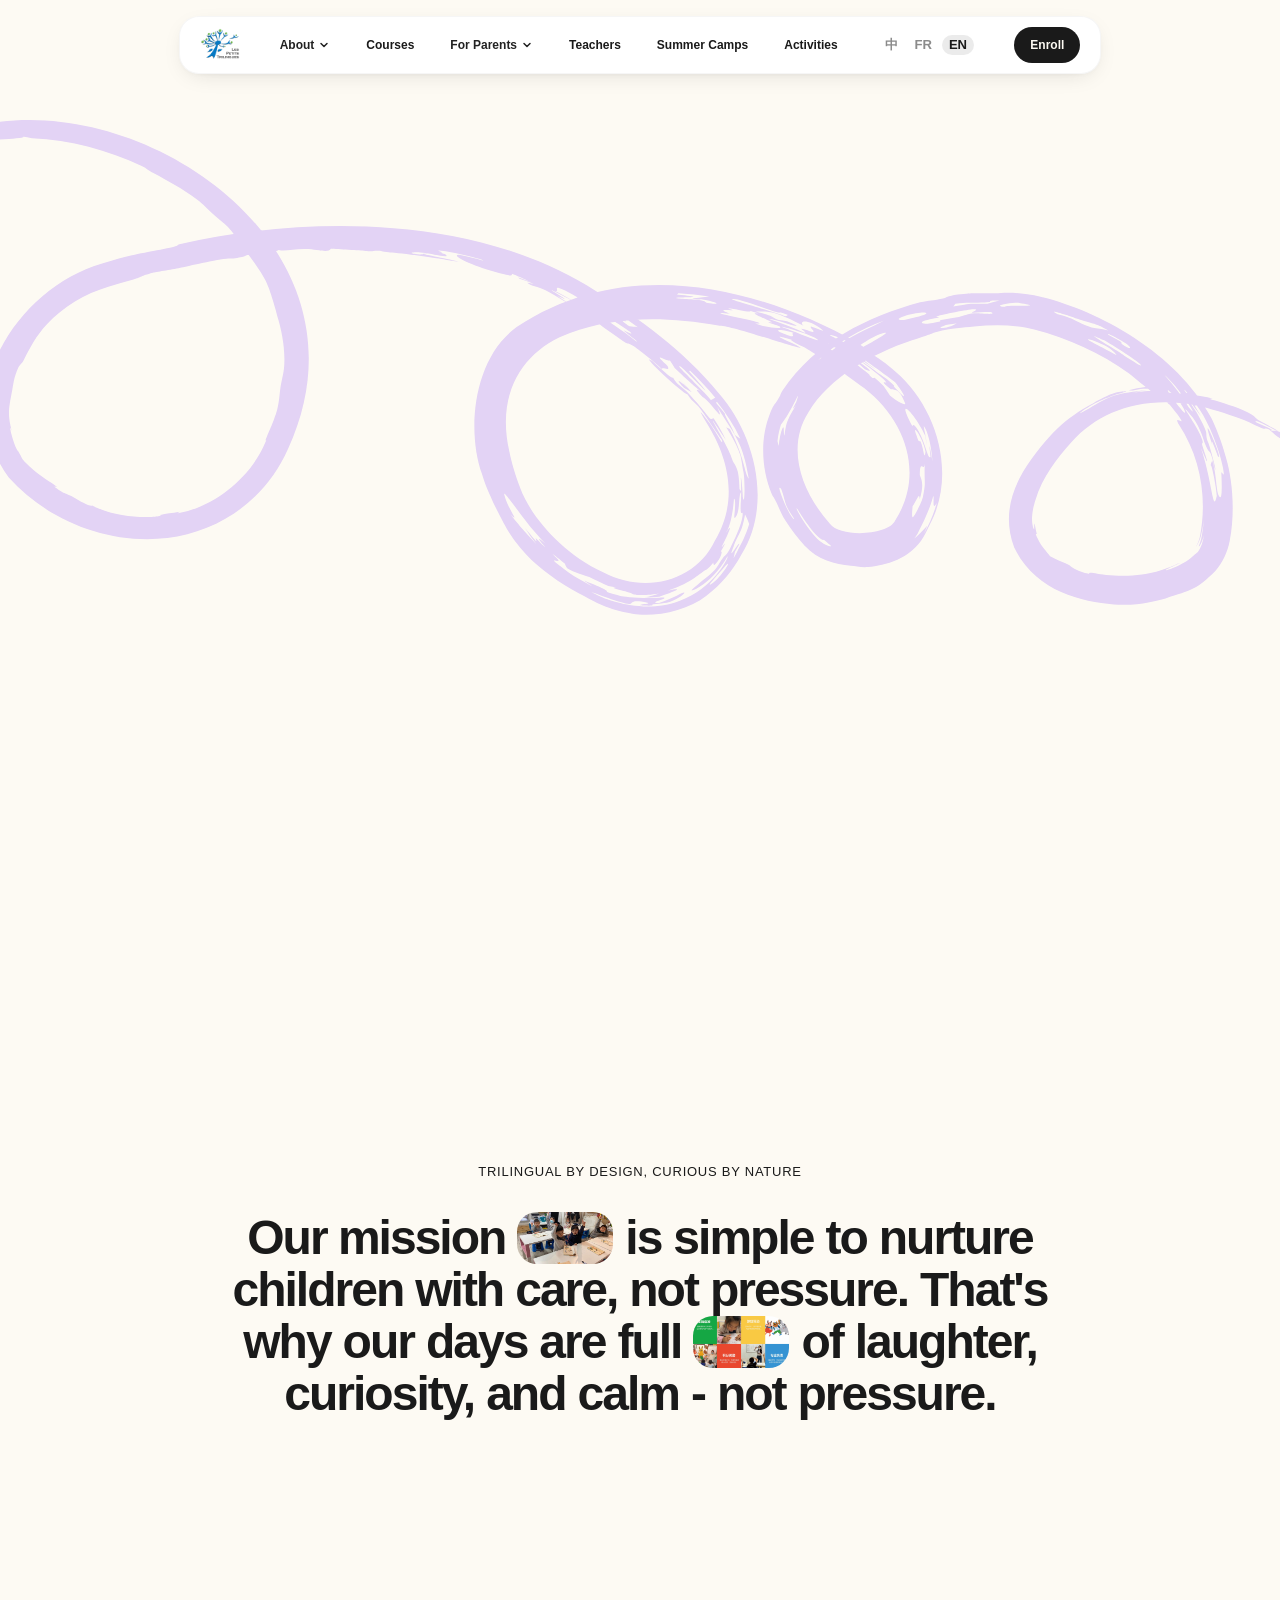
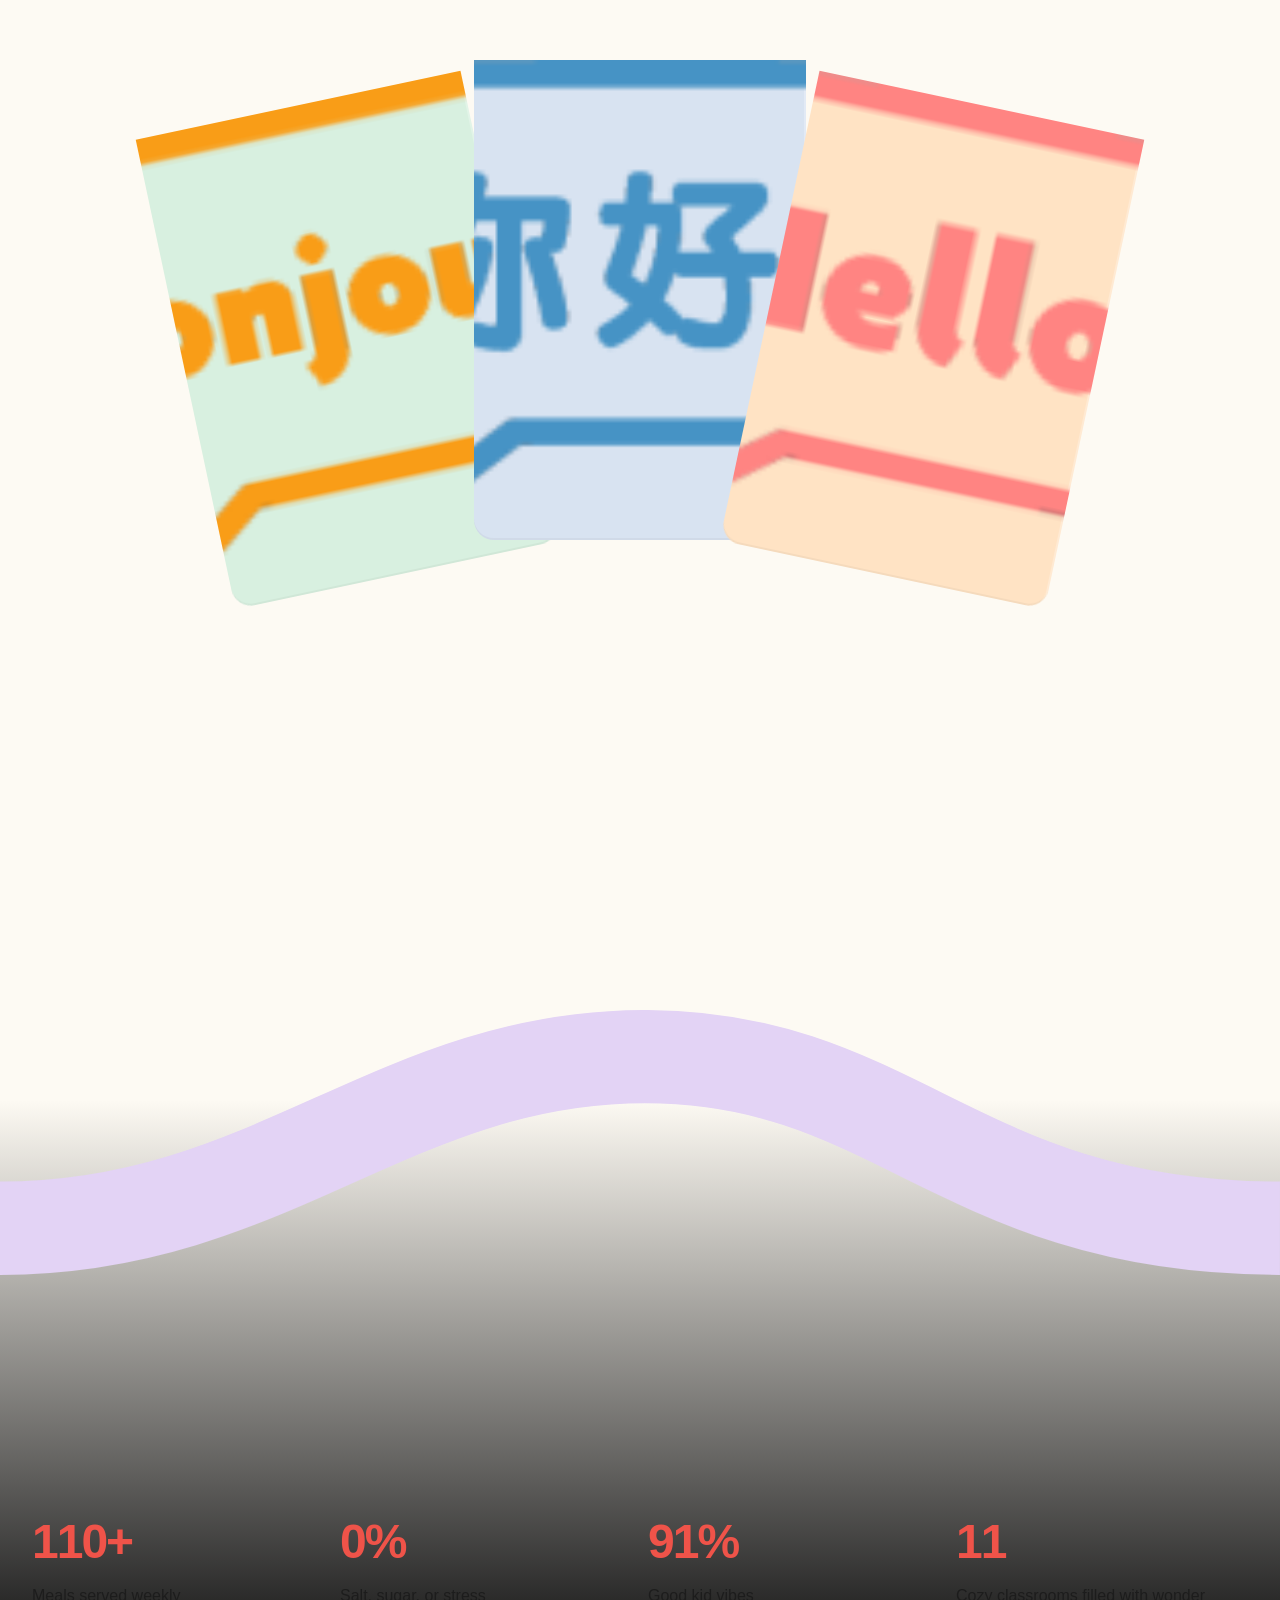
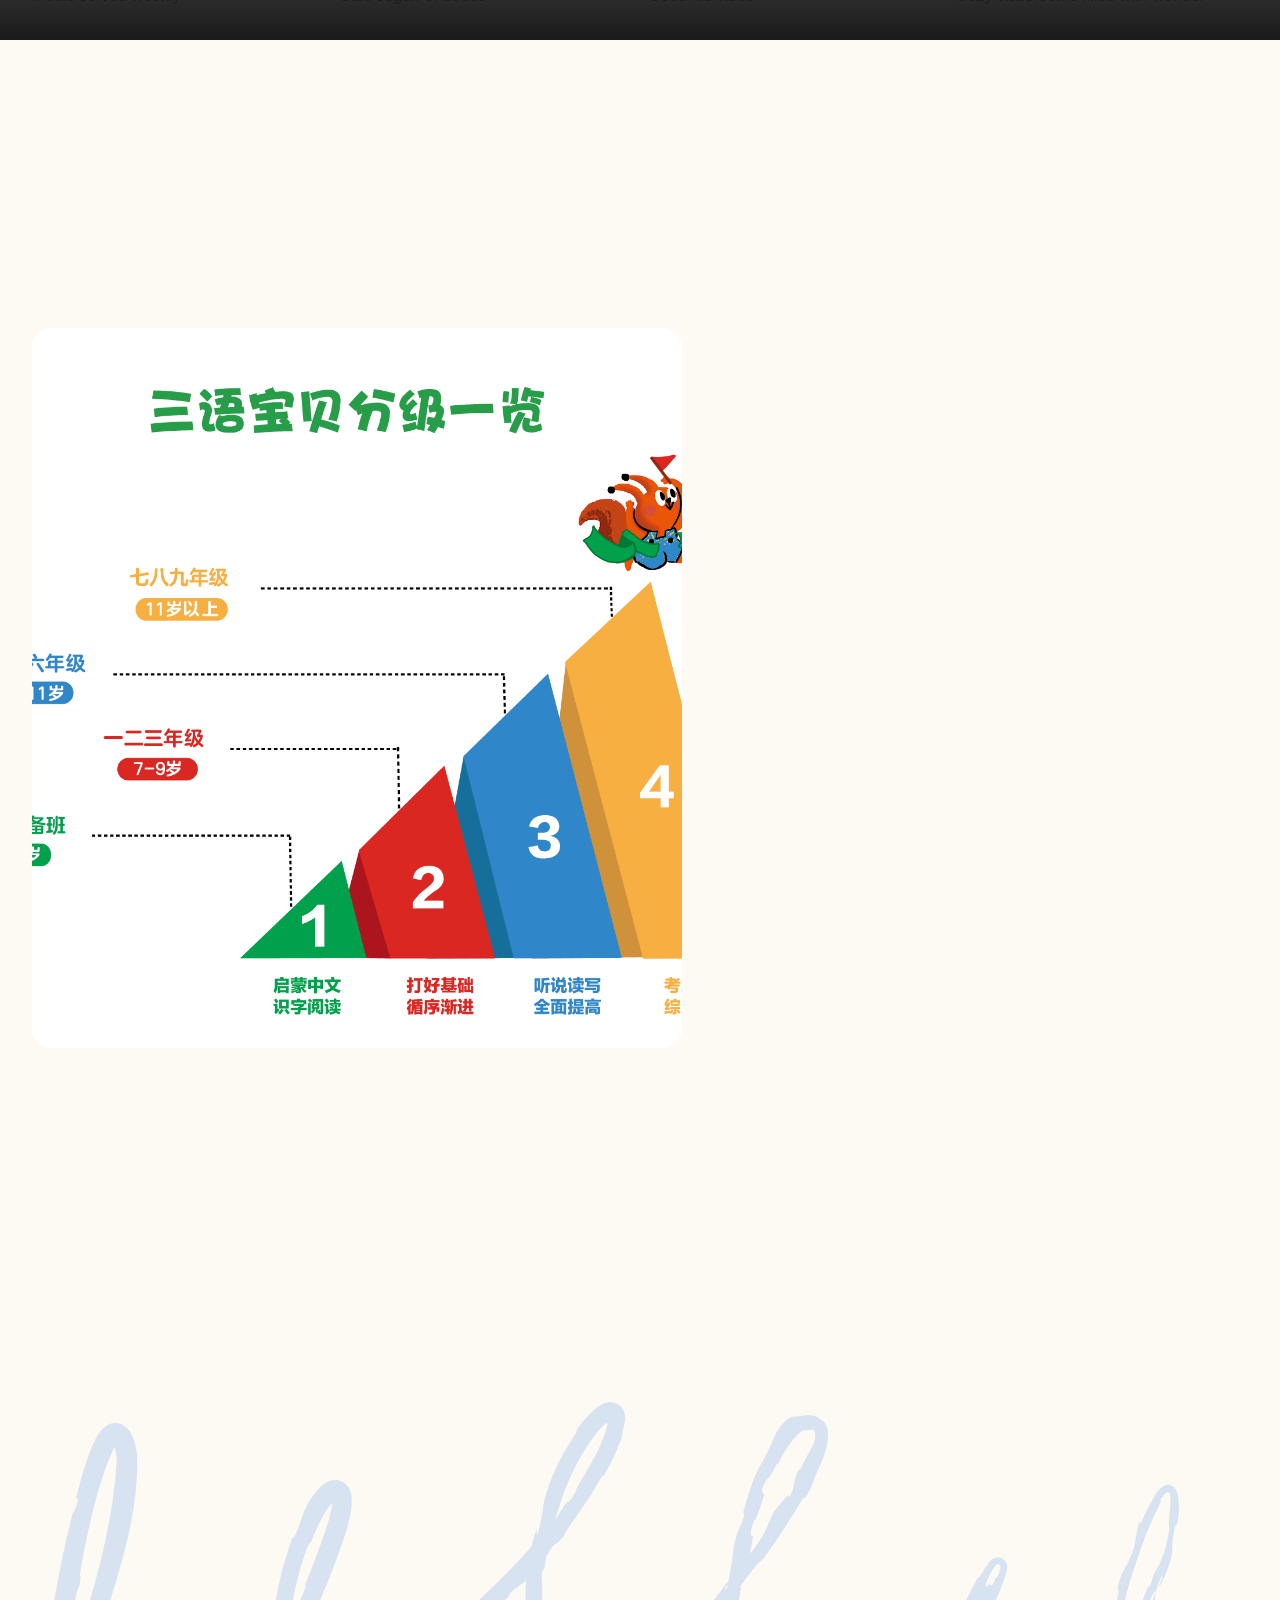
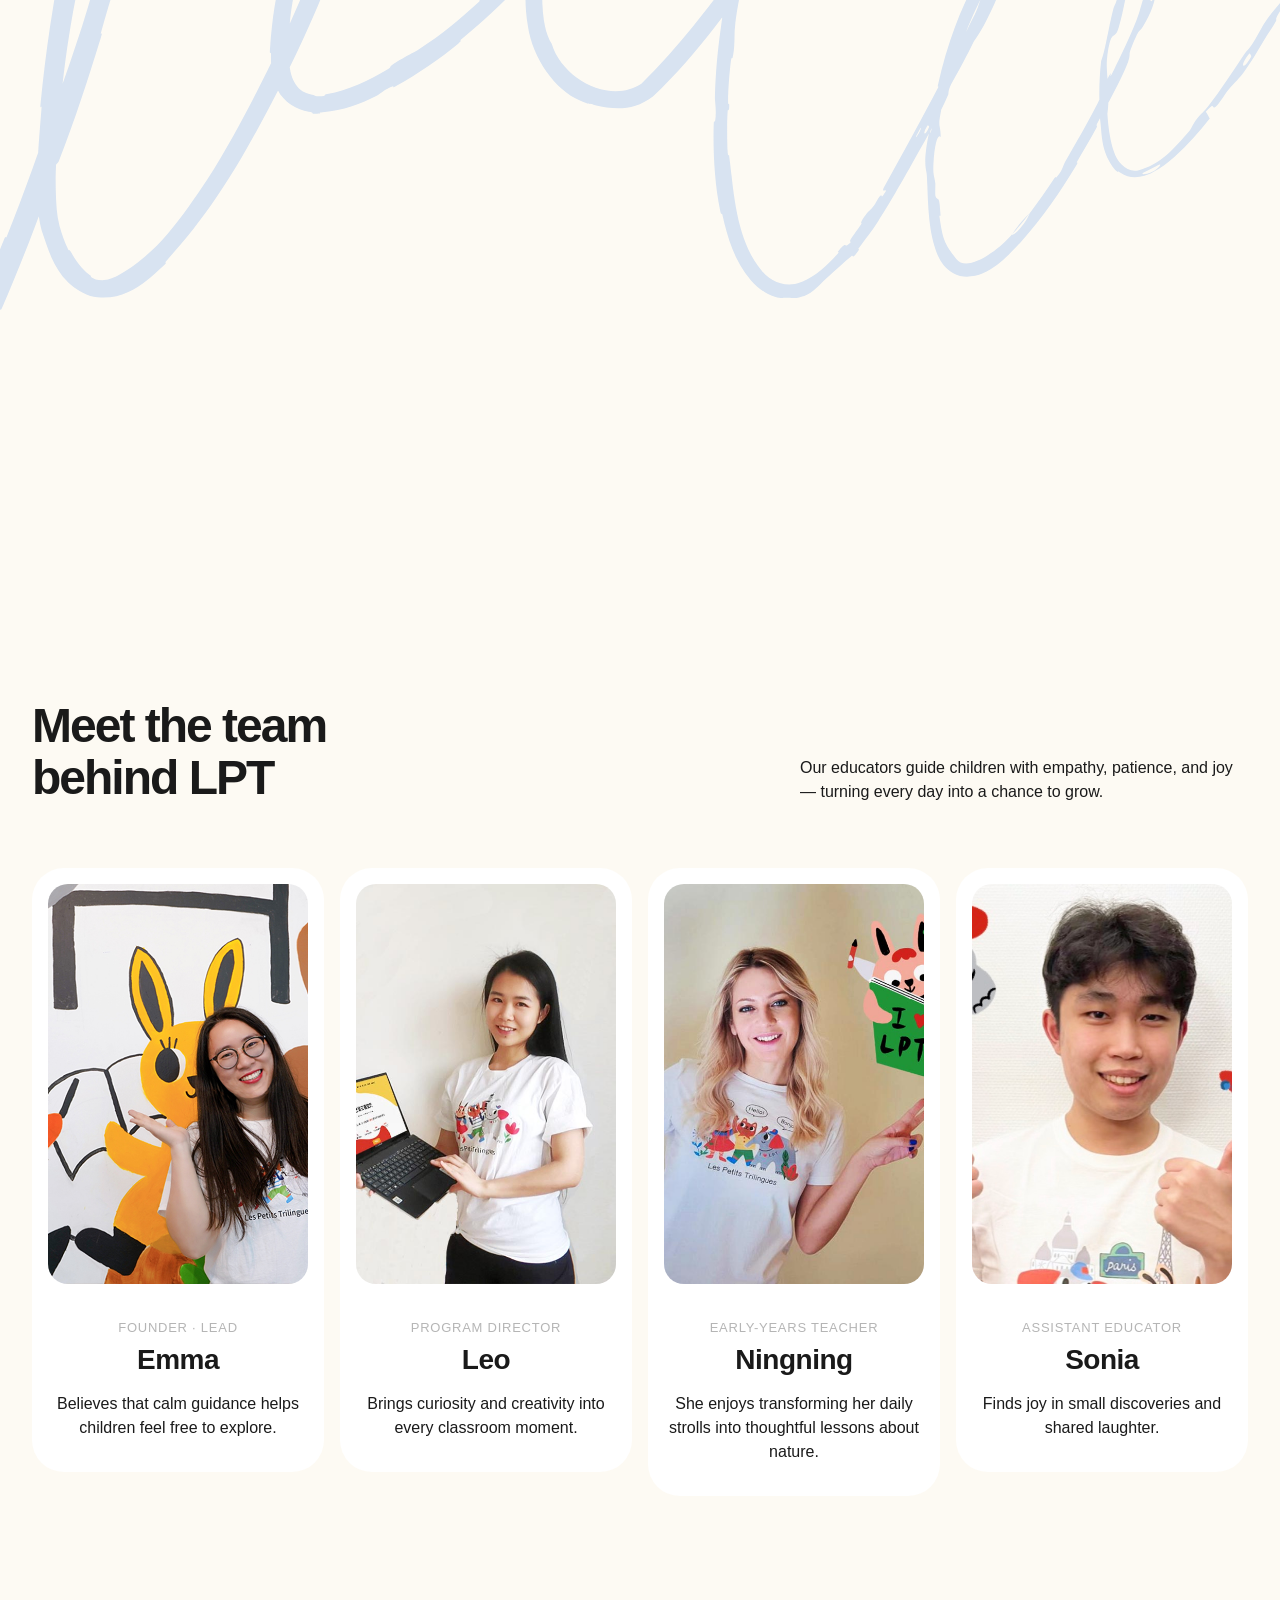
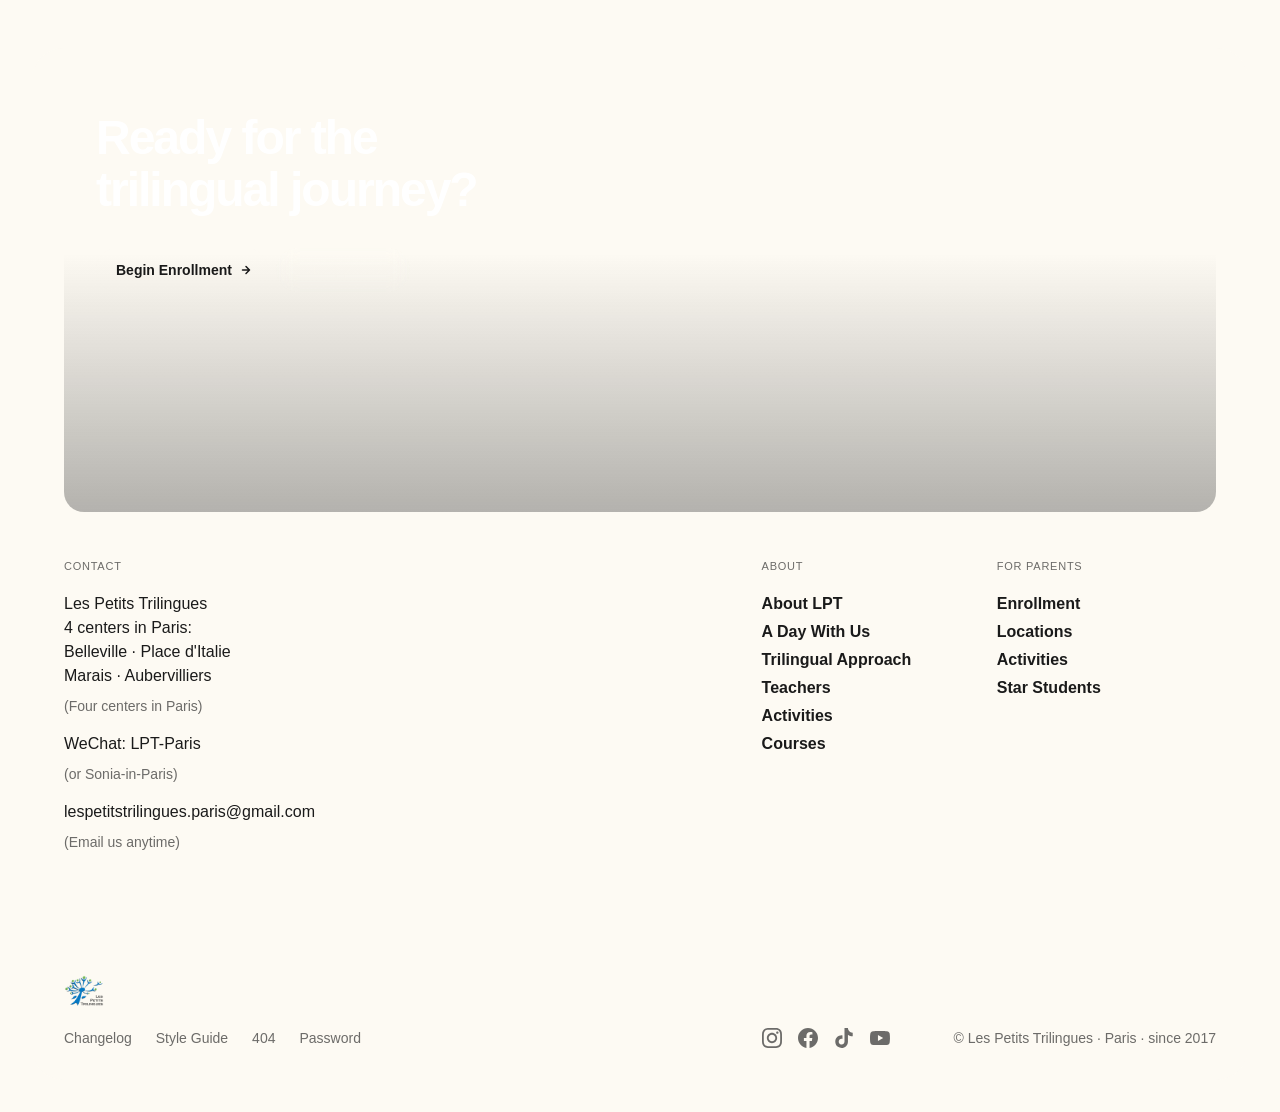
==== about/index.html @ 9fa0becb "Brand blobs: lighter sunshine yellow + punchier blue, balanced weights Round two of the kids-school " ====
<!DOCTYPE html><!-- This site was created in Webflow. https://webflow.com --><!-- Last Published: Thu Mar 26 2026 10:36:00 GMT+0000 (Coordinated Universal Time) --><html data-wf-domain="bobolobo.webflow.io" data-wf-page="6909df8e8bdd5a0f4222562f" data-wf-site="69088e9cbe595647126a3125" lang="zh-CN"><head><meta charset="utf-8"/><title>About | Les Petits Trilingues | École trilingue à Paris</title><meta content="Les Petits Trilingues is a Paris-based language school for children ages 3 to 16. Trilingual education in Chinese, English, and French, across four centers in central Paris. Small groups, native teachers, seven years of experience." name="description"/><meta content="About | Les Petits Trilingues | École trilingue à Paris" property="og:title"/><meta content="Les Petits Trilingues is a Paris-based language school for children ages 3 to 16. Trilingual education in Chinese, English, and French, across four centers in central Paris. Small groups, native teachers, seven years of experience." property="og:description"/><meta content="../assets/images/6908907bec23d712a54a9bb2_OG.jpg" property="og:image"/><meta content="About | Les Petits Trilingues | École trilingue à Paris" property="twitter:title"/><meta content="Les Petits Trilingues is a Paris-based language school for children ages 3 to 16. Trilingual education in Chinese, English, and French, across four centers in central Paris. Small groups, native teachers, seven years of experience." property="twitter:description"/><meta property="og:type" content="website"/><meta content="summary_large_image" name="twitter:card"/><meta content="width=device-width, initial-scale=1" name="viewport"/><meta content="Webflow" name="generator"/><link href="../assets/css/bobolobo.webflow.shared.359fc7377.css?v=1777745495" rel="stylesheet" type="text/css"/><style>html.w-mod-js:not(.w-mod-ix3) :is([paper], [text-book]) {visibility: hidden !important;}</style><script type="text/javascript">!function(o,c){var n=c.documentElement,t=" w-mod-";n.className+=t+"js",("ontouchstart"in o||o.DocumentTouch&&c instanceof DocumentTouch)&&(n.className+=t+"touch")}(window,document);</script><link href="../assets/images/69088fbd110ba24eb4c7fb65_32.png" rel="shortcut icon" type="image/x-icon"/><link href="../assets/images/69088fbed0ce2846b890f327_256.png" rel="apple-touch-icon"/><style>
* {
  -webkit-font-smoothing: antialiased;   /* For WebKit (Safari, Chrome) */
  -moz-osx-font-smoothing: grayscale;    /* For macOS Firefox */
  font-smoothing: antialiased;           /* Non-standard, fallback */
  text-rendering: optimizeLegibility;    /* Improves kerning and ligatures */
}
</style>
<link rel="stylesheet" href="../assets/css/lang-switch.css?v=1777809362"/><script>try{var l=localStorage.getItem("lpt_lang")||"zh";document.documentElement.setAttribute("lang",l);}catch(e){}</script></head><body><div class="page-wrap"><div class="master-navigation"><div data-animation="default" class="navbar w-nav" data-easing2="ease" data-easing="ease" data-collapse="medium" data-w-id="b37911c6-a26d-aee2-6377-d32fabf87afd" role="banner" data-no-scroll="1" data-duration="200" data-doc-height="1"><div class="nav-mobile-bg"></div><div class="nav-container"><a href="../index.html" class="brand-nav w-nav-brand"><img src="../assets/images/6908c818b68ed7a637628a9e_Logo.png" loading="lazy" alt="Logo" class="logo-nav"/></a><nav role="navigation" class="nav-menu w-nav-menu"><div class="nav-menu-inner"><div data-hover="true" data-delay="0" class="nav-dropdown w-dropdown"><div class="nav-dropdown-toggle w-dropdown-toggle"><div><span data-lang="zh">关于</span><span data-lang="fr">À propos</span><span data-lang="en">About</span></div><div class="icon-dropdown w-embed"><svg xmlns="http://www.w3.org/2000/svg" width="100%" height="100%" viewBox="0 0 12 12" fill="none">
  <path d="M3 4.5L6 7.5L9 4.5" stroke="currentColor" stroke-width="var(--_❇️-icon---icon-stroke)" stroke-linecap="round" stroke-linejoin="round"/>
</svg></div><div class="icon-mobile-drodown"><div class="mobile-dropdown-line"></div><div class="mobile-dropdown-line absolute"></div></div></div><nav class="nav-dropdown-list w-dropdown-list"><div class="nav-inner-dropdown-list"><a href="../about/index.html" aria-current="page" class="nav-dropdown-link w--current"><span data-lang="zh">关于三语宝贝</span><span data-lang="fr">Notre école</span><span data-lang="en">About LPT</span></a><a href="../day-plan/index.html" class="nav-dropdown-link"><span data-lang="zh">一日安排</span><span data-lang="fr">Une journée</span><span data-lang="en">A Day With Us</span></a><a href="../food/index.html" class="nav-dropdown-link"><span data-lang="zh">三语特色</span><span data-lang="fr">Approche trilingue</span><span data-lang="en">Trilingual Approach</span></a></div></nav></div><a href="../programs/index.html" class="nav-link w-inline-block"><div><span data-lang="zh">课程</span><span data-lang="fr">Nos cours</span><span data-lang="en">Courses</span></div></a><div data-hover="true" data-delay="0" class="nav-dropdown w-dropdown"><div class="nav-dropdown-toggle w-dropdown-toggle"><div><span data-lang="zh">家长</span><span data-lang="fr">Parents</span><span data-lang="en">For Parents</span></div><div class="icon-dropdown w-embed"><svg xmlns="http://www.w3.org/2000/svg" width="100%" height="100%" viewBox="0 0 12 12" fill="none">
  <path d="M3 4.5L6 7.5L9 4.5" stroke="currentColor" stroke-width="var(--_❇️-icon---icon-stroke)" stroke-linecap="round" stroke-linejoin="round"/>
</svg></div><div class="icon-mobile-drodown"><div class="mobile-dropdown-line"></div><div class="mobile-dropdown-line absolute"></div></div></div><nav class="nav-dropdown-list w-dropdown-list"><div class="nav-inner-dropdown-list"><a href="../contact-enrollment/index.html" class="nav-dropdown-link"><span data-lang="zh">注册</span><span data-lang="fr">Inscription</span><span data-lang="en">Enrollment</span></a><a href="../documents/index.html" class="nav-dropdown-link"><span data-lang="zh">地址</span><span data-lang="fr">Centres</span><span data-lang="en">Locations</span></a><a href="../blog/index.html" class="nav-dropdown-link"><span data-lang="zh">活动</span><span data-lang="fr">Activités</span><span data-lang="en">Activities</span></a><a href="../the-first-day-guide/index.html" class="nav-dropdown-link"><span data-lang="zh">明星学生</span><span data-lang="fr">Élèves</span><span data-lang="en">Star Students</span></a></div></nav></div><a href="../gallery/index.html" class="nav-link w-inline-block"><div><span data-lang="zh">金牌老师</span><span data-lang="fr">Enseignants</span><span data-lang="en">Teachers</span></div></a><a href="../summer-camps/index.html" class="nav-link w-inline-block"><div><span data-lang="zh">夏令营</span><span data-lang="fr">Camps d'été</span><span data-lang="en">Summer Camps</span></div></a><a href="../blog/index.html" class="nav-link w-inline-block"><div><span data-lang="zh">活动</span><span data-lang="fr">Activités</span><span data-lang="en">Activities</span></div></a></div></nav><div class="lang-switch" role="group" aria-label="Language"><a href="#" data-lang-switch="zh">中</a><a href="#" data-lang-switch="fr">FR</a><a href="#" data-lang-switch="en">EN</a></div><div class="nav-right"><a href="../contact-enrollment/index.html" button="" data-wf--cta-small--variant="primary" class="cta-small w-inline-block"><div class="button-text-mask button-2"><div button-text="" class="button-text"><span data-lang="zh">报名</span><span data-lang="fr">Inscription</span><span data-lang="en">Enroll</span></div></div><div button-bg="" class="button-bg"></div></a><div class="menu-button w-nav-button"><div class="menu-button-inner open"><div class="icon-nav-menu w-embed"><svg xmlns="http://www.w3.org/2000/svg" width="100%" height="100%" viewBox="0 0 12 12" fill="none">
  <path d="M2 6L10 6M2 9H10M2 3L10 3" stroke="currentColor" stroke-width="var(--_❇️-icon---icon-stroke)" stroke-linecap="round" stroke-linejoin="round"/>
</svg></div></div><div class="menu-button-inner close"><div class="icon-nav-menu w-embed"><svg xmlns="http://www.w3.org/2000/svg" width="100%" height="100%" viewBox="0 0 12 12" fill="none">
  <path d="M9 3L3 9M3 3L9 9" stroke="currentColor" stroke-width="var(--_❇️-icon---icon-stroke)" stroke-linecap="round" stroke-linejoin="round"/>
</svg></div></div></div></div></div></div></div><section class="section hero-about-section"><div class="w-layout-blockcontainer main-container w-container"><div data-w-id="08b8467a-59f4-e6db-fa61-45fb080a9539" style="opacity:0;filter:blur(10px)" class="headline-hero about"><div data-wf--tag--variant="lift" class="label-master"><div class="label-small"><span data-lang="zh">关于三语宝贝</span><span data-lang="fr">Notre école</span><span data-lang="en">About LPT</span></div></div><h1><span data-lang="zh">三语启蒙 · 童心求索</span><span data-lang="fr">Trois langues, un cœur curieux</span><span data-lang="en">Three languages, one curious heart</span></h1></div></div><div class="hero-bg about w-embed"><svg xmlns="http://www.w3.org/2000/svg" width="100%" height="auto" viewBox="0 0 1440 557" fill="none">
  <path d="M972.472 301.805C1019.5 338.258 1040.11 398.783 1007.06 450.668C999.63 467.246 945.536 470.216 933.642 454.294C900.199 416.458 884.665 367.533 909.525 328.702C933.241 289.513 980.169 263.363 1026.06 247.853C1048.82 240.598 1047.09 240.297 1053.56 238.411C1071.43 233.789 1082.65 233.811 1095.83 232.355C1119.38 229.922 1142.99 230.38 1163.48 235.601C1201.87 245.598 1238.36 261.971 1270.62 285.446C1320.49 326.768 1299.5 304.732 1316 320.427C1344.01 355.068 1317.49 327.589 1326.2 342.442C1350.02 378.716 1358.35 423.621 1350.2 467.114C1349.32 472.113 1347.6 476.625 1344.99 480.884C1347.89 476.809 1349.96 472.37 1351.19 467.302C1352.56 461.351 1353.63 455.592 1354.46 449.551C1353.92 455.407 1353.08 461.7 1352.11 467.477C1351.09 473.888 1348.83 478.492 1348.66 479.578C1348.25 480.53 1351.28 478.452 1354.16 467.867C1354.26 467.437 1354.36 466.998 1354.46 466.55C1354.39 466.997 1354.33 467.443 1354.27 467.888C1353.37 474.502 1351.32 480.378 1347.46 486.271C1346.1 486.547 1340.14 493.375 1331.76 498.231C1323.62 503.24 1313.72 506.423 1311.98 506.394C1308.61 506.725 1327.47 498.924 1326.94 498.456C1326.24 498.268 1307.77 508.657 1284.6 511.31C1261.78 514.693 1237.78 510.981 1234.75 510.332C1218.26 506.992 1231.95 512.998 1218.09 508.886C1206.28 504.789 1205.23 502.343 1202.61 500.687C1200.18 498.701 1195.89 498.365 1181.35 490.761C1173.85 480.402 1171.71 480.74 1165.53 466.874C1164.87 465.009 1166.55 466.059 1166.31 465.237C1163.73 454.465 1164.35 452.914 1163.76 454.53C1163.36 456.115 1163.5 460.499 1163.46 460.445C1162.2 459.735 1160.56 452.886 1161.15 445.398C1161.56 437.981 1164.14 429.949 1164.92 427.375C1172.8 401.841 1188.66 381.258 1205.3 362.618C1233.52 331.032 1275.82 313.674 1327.45 318.428C1345.35 318.365 1396.92 335.061 1412.07 343.272C1427.44 350.356 1419.98 344.995 1428.23 348.446C1438.98 358.669 1450.58 365.061 1477.45 382.6C1484.96 392.187 1485.47 389.174 1501.76 405.067C1515.48 418.359 1534.04 445.351 1546.19 461.778C1533.57 441.965 1536.13 443.081 1519.4 421.994C1516.11 412.565 1442.07 354.977 1447.95 358.339C1452.05 358.753 1476.96 377.877 1477.87 378.674C1484.4 381.846 1471.83 369.266 1458.34 361.241C1461.41 363.65 1465.09 366.561 1468.31 369.251C1438.31 351.305 1462.32 358.044 1436.19 349.94C1432.94 349.035 1433.65 350.355 1428.53 348.544C1427.72 347.707 1433.93 350.076 1429.01 347.242C1423.98 344.306 1413.41 341.004 1412.49 339.085C1411.19 336.06 1432.41 347.545 1433.93 348.513C1433.94 348.533 1433.95 348.553 1433.96 348.573C1448.52 355.442 1419.22 339.09 1417.67 338.562C1408.77 333.014 1415.74 334.959 1401.65 327.824C1393.66 323.64 1371.66 316.672 1363.41 314.654C1355.23 312.431 1368.27 314.678 1362.77 313.096C1357.27 311.509 1350.15 310.72 1343.57 309.399C1340.76 308.834 1341.07 307.813 1339.68 307.566C1324.77 305.249 1334.4 308.507 1320.84 307.285C1312.21 306.098 1282.13 306.034 1302.77 304.261C1292.79 304.381 1283.04 305.321 1273.19 307.179C1279.31 305.586 1285.78 304.429 1291.86 303.495C1273.2 305.959 1264.43 306.669 1252.91 310.292C1241.43 314.17 1232.58 320.719 1220.95 326.86C1208.66 333.982 1216.7 327.181 1229.97 319.777C1243.2 312.187 1262.33 306.665 1266.51 305.616C1269.78 304.584 1256.66 306.245 1254.7 306.985C1245.97 309.538 1236.6 315.035 1230.51 318.265C1212.97 327.59 1201.55 335.65 1189.33 347.32C1186.26 350.306 1183.21 353.432 1180.13 356.808C1156.66 383.755 1120.7 427.485 1141 481.021C1165.12 530.904 1216.24 541.597 1252.94 545.072C1281.6 546.876 1298.67 541.333 1311.24 538.201C1340.44 528.752 1346.03 528.753 1367.49 507.153C1374.9 498.49 1381.12 486.642 1383.45 473.439C1389.84 440.96 1386.37 403.174 1379.28 379.877C1373.37 358.287 1365.12 339.641 1362.3 334.547C1323.84 261.451 1234.82 214.615 1173.07 199.401C1172.67 199.296 1172.27 199.193 1171.88 199.092C1140.19 191.758 1125.52 195.282 1119.15 194.855C1091.98 195.432 1099.11 193.734 1077.35 196.453C1065.57 198.258 1063.78 200.192 1062.22 200.504C1048.67 203.616 1045.69 202.499 1035.13 205.147C975.702 221.524 917.972 249.243 880.168 304.526C877.603 308.573 878.525 308.698 876.907 311.37C870.367 323.146 871.845 316.862 866.256 330.156C855.008 358.239 856.533 392.379 868.187 420.651C869.318 423.436 870.844 424.6 873.67 430.676C876.485 436.556 878.33 442.346 883.744 450.926C890.19 461.023 897 469.671 904.991 478.67C920.403 495.24 939.235 499.491 957.112 501.49C962.3 501.973 968.749 503.522 976.648 502.929C995.496 501.508 1024.98 493.683 1039.07 468.931C1041.71 464.134 1043.89 459.731 1045.67 455.939C1077.47 396.598 1052.64 321.687 1007.52 283.285C997.468 273.779 986.442 266.886 980.836 262.882C967.536 253.666 978.361 259.605 964.4 250.56C851.157 186.893 703.551 151.404 581.216 232.941C531.674 268.512 525.075 350.789 542.138 398.034C546.575 412.912 549.838 418.765 553.396 426.848C554.633 429.597 556.011 432.615 557.76 436.304C570.808 461.298 572.419 466.529 591.719 488.572C607.605 505.73 629.771 520.825 650.999 532.486C672.456 543.614 682.353 550.476 711.493 555.467C735.422 559.836 772.794 552.445 794.733 535.119C811.788 522.872 824.606 506.338 833.988 489.223C870.065 431.436 848.529 352.18 808.352 307.017C769.105 258.861 719.508 224.09 670.305 192.345C601.868 148.459 521.893 128.001 442.617 121.661C365.668 115.361 280.061 121.785 203.077 139.376C195.869 141.065 207.304 140.434 184.03 145.095C171.535 147.716 153.823 150.078 125.365 158.211C121.543 159.312 117.742 160.435 113.963 161.58C22.8631 188.084 -60.0144 305.476 9.82503 402.201C69.0319 468.365 174.751 494.32 253.519 448.666C284.552 431.147 309.627 402.853 323.986 370.117C445.528 105.928 62.2022 -94.0815 -106.267 46.1057C-115.41 53.6316 -107.422 53.5718 -101.092 50.915C-96.3336 46.6539 -91.871 42.6888 -86.4456 38.5917C-76.1718 40.1577 -78.9869 38.0435 -50.1378 27.3495C-32.137 21.6287 -45.9163 28.2272 -36.0938 26.2617C-23.5035 21.8758 36.6618 21.2715 25.0947 18.4512C28.8467 19.0784 32.2795 19.747 35.8983 20.4949C79.5273 22.3732 121.135 33.7557 159.424 51.851C166.021 55.0287 165.82 56.2543 172.491 59.7394C190.266 69.2663 204.496 76.8956 221.226 89.2386C230.245 96.1154 230.633 98.0289 241.819 107.634C252.641 117.456 254.071 115.834 266.008 132.001C256.151 123.381 294.53 166.922 301.427 186.691C302.953 189.315 310.28 212.489 313.176 224.833C316.604 237.178 321.065 256.348 319.734 276.401C319.105 285.561 316.981 291.406 315.519 301.02C314.453 307.868 314.214 316.69 311.994 325.259C309.916 334.205 302.211 351.863 300.625 355.246C299.814 357.181 299.274 358.478 298.948 359.323C297.297 363.554 301.474 355.882 298.564 362.562C282.632 401.207 242.144 434.453 201.493 442.212C196.565 443.266 203.078 440.52 202.403 440.621C168.888 445.537 186.85 443.41 177.841 445.785C173.465 446.784 154.552 447.793 137.12 444.433C119.618 441.405 104.251 434.697 104.425 433.653C101.541 435.542 88.786 427.879 85.5448 425.959C72.6846 418.742 73.9885 422.147 62.318 413.539C58.1551 410.31 67.4179 414.902 62.7715 411.72C51.7993 404.047 40.8079 397.971 28.3759 385.165C27.9327 384.705 27.494 384.232 27.0603 383.744C24.3663 380.564 24.2515 378.951 20.5017 372.685C15.2837 367.1 8.13869 335.671 13.1627 349.749C8.54787 331.019 9.45497 326.325 13.7573 303.625C15.0953 297.934 15.2856 289.851 20.7848 278.234C22.6887 274.363 24.1593 275.123 27.0296 269.395C33.812 256.377 40.0549 243.504 53.0233 229.573C71.1433 210.255 95.4891 195.364 121.891 187.579C131.238 184.785 140.717 182.061 150.125 179.408C160.256 176.597 157.234 175.55 172.104 171.841C174.275 171.279 192.525 168.526 202.872 166.286C208.994 164.768 241.268 157.801 247.835 156.845C258.707 155.023 260.853 156.435 266.774 155.286C283.894 152.123 269.763 151.358 290.946 152.296C297.574 149.686 309.8 148.754 313.526 146.176C320.838 148.102 329.887 144.993 343.768 145.194C357.66 145.399 369.002 150.135 372.289 144.883C378.764 145.317 406.2 146.9 410.791 147.313C424.393 148.192 417.199 146.373 427.457 147.201C429.261 147.373 427.304 148.154 438.895 148.992C446.581 148.903 501.825 156.749 504.991 157.91C542.466 164.202 484.958 152.568 476.789 151.004C475.31 151.072 473.845 151.149 472.269 151.211C455.509 149.493 465.278 148.477 472.96 149.002C480.624 149.498 494.6 152.816 500.955 153.314C504.145 153.562 502.722 150.495 493.177 149.142C503.477 150.126 489.751 146.817 493.904 146.763C498.561 146.188 544.134 156.291 543.864 158.247C535.458 155.98 524.989 153.368 516.373 151.577C504.726 151.827 536.691 166.764 567.296 173.614C589.597 179.078 555.247 163.215 604.783 185.522C597.094 182.25 590.496 179.839 583.358 177.251C581.934 178.742 594.146 181.174 599.718 184.273C602.385 185.697 584.662 179.779 599.412 186.438C613.266 189.512 622.033 196.35 642.137 207.935C636.807 204.255 631.348 200.704 625.801 197.291C661.728 214.213 580.655 170.027 649.172 206.025C641.225 201.133 633.079 196.665 624.772 192.313C629.293 193.48 624.112 187.529 628.053 188.829C637.813 192.036 650.351 199.949 661.001 206.823C661.682 207.259 662.362 207.691 663.04 208.117C667.887 211.174 665.338 208.578 665.742 208.833C672.517 213.122 670.24 213.035 676.079 216.965C683.298 221.728 704.703 235.161 707.842 237.702C716.246 244.191 700.587 235.724 701.343 236.516C706.154 241.251 717.722 248.678 716.263 249.441C702.411 238.096 672.224 217.939 658.817 210.222C651.313 205.881 649.167 205.138 658.023 211.458C662.377 214.638 669.878 219.853 680.516 227.446C659.427 216.383 663.672 222.638 691.263 241.949C713.839 258.309 699.95 246.747 712.518 254.209C714.28 254.952 743.844 277.812 744.371 280.06C744.777 277.279 755.302 283.833 750.756 276.579C750.128 275.471 738.219 265.565 743.596 267.573C746.313 268.559 753.593 272.065 753.462 270.314C755.324 273.086 757.191 276.05 758.988 278.907C775.945 295.009 778.641 296.985 788.531 305.432C787.612 305.438 777.707 298.46 790.208 311.372C790.832 312.063 792.19 311.906 798.333 318.78C810.442 332.879 812.751 336.349 806.766 322.724C827.109 355.865 835.901 362.398 842.402 403.71C837.146 396.214 838.137 380.908 821.263 347.806C819.689 346.852 818.537 346.649 816.922 345.699C829.721 366.326 831.181 372.718 832.536 375.966C833.533 379.367 833.849 380.296 835.929 394.032C838.282 400.649 838.103 436.875 835.748 424.679C835.831 421.795 834.25 399.953 833.288 402.608C833.858 403.072 834.063 429.524 833.285 431.771C832.802 446.081 834.51 441.343 835.33 441.794C835.267 441.922 838.152 449.39 821.172 482.27C820.158 484.087 819.076 485.94 817.92 487.82C816.705 489.764 815.414 489.814 812.854 493.41C807.795 500.226 808.929 500.824 803.768 506.535C798.722 511.927 790.14 518.051 781.688 525.435C773.494 531.983 780.542 529.981 790.957 522.697C801.494 515.467 813.117 501.289 818.07 491.461C821.946 487.294 805.47 525.809 764.904 540.934C724.477 556.635 681.688 538.755 677.928 537.253C639.029 519.36 704.477 547.786 709.492 544.112C711.196 543.691 710.857 538.96 728.468 543.224C733.884 544.559 711.249 545.025 724.726 546.284C738.378 547.006 732.921 545.114 733.9 545.059C737.225 544.789 751.645 543.279 753.398 542.353C767.076 537.06 771.396 531.501 769.532 531.686C767.481 531.493 759.658 537.066 741.415 543.437C733.125 543.299 738.425 541.735 742.91 540.036C747.422 538.244 751.18 536.611 741.541 537.439C718.128 538.667 701.017 535.781 698.036 535.377C663.799 525.595 703.109 536.831 663.146 520.668C641.559 509.793 693.85 540.387 645.54 513.141C607.844 486.07 629.382 499.279 628.336 495.174C628.158 494.097 609.539 477.808 635.584 499.23C635.878 500.424 636.717 502.327 638.066 504.173C645.208 508.725 659.072 512.462 662.942 514.261C682.04 523.183 680.767 524.188 693.181 525.934C683.972 525.713 698.165 528.752 703.341 530.281C712.969 533.318 711.422 533.494 712.949 533.899C714.434 533.813 719.515 536.022 741.68 532.575C736.074 534.539 730.729 535.957 724.861 536.969C730.393 537.215 735.982 537.045 741.508 536.395C749.777 533.505 776.169 524.201 751.179 529.471C780.29 520.298 787.862 508.944 794.545 506.101C795.698 505.483 799.055 502.2 802.551 497.769C802.409 498.912 802.912 501.182 803.667 500.6C810.338 495.665 813.967 482.981 810.63 485.962C812.606 482.643 814.074 479.804 814.585 478.798C814.599 478.771 814.612 478.744 814.626 478.718C816.119 475.712 815.102 476.929 813.935 478.343C812.694 479.844 811.284 481.506 812.52 478.879C812.603 478.7 812.786 478.349 813.044 477.86C815.473 473.78 821.646 459.727 821.184 459.209C820.18 457.624 817.368 464.259 817.394 463.947C816.765 463.501 823.348 456.83 825.714 426.036C827.153 425.35 827.287 432.257 826.72 438.402C826.21 444.566 825.234 450.039 827.63 446.738C833.094 439.256 830.295 421.961 833.871 418.313C833.223 416.927 832.677 416.328 831.915 415.173C831.661 388.728 826.287 389.226 823.775 381.912C820.223 366.764 781.277 306.713 816.72 360.287C812.808 351.721 807.945 343.385 802.792 335.489C796.31 337.411 803.716 339.064 773.14 306.108C766.16 299.072 762.11 298.668 757.134 289.781C756.213 292.704 735.466 271.959 732.934 270.645C718.304 261.107 765.167 305.565 773.58 308.937C779.399 318.364 781.444 316.501 788.819 326.184C798.988 340.463 800.152 342.433 811.779 359.554C815 369.253 806.32 351.491 797.319 339.671C788.219 327.847 782.427 320.325 798.037 345.833C807.492 362.25 838.066 416.397 804.348 473.141C782.694 519.079 725.708 533.891 678.465 508.883C631.421 486.76 596.888 445.384 585.352 414.382C578.549 396.48 575.43 384.384 573.144 373.634C556.659 302.255 593.099 256.82 641.272 239.608C689.505 221.658 744.484 219.862 809.719 231.369C823.544 230.816 916.702 264.127 898.368 254.705C896.163 252.852 855.935 236.742 891.608 247.34C884.144 245.961 903.697 254.902 905.322 255.963C940.382 277.803 921.38 264.54 972.472 301.805ZM1028.59 470.746C1030.03 468.924 1031.3 467.029 1032.38 465.11C1052.04 427.069 1049.09 420.032 1050.28 424.105C1050.66 427.586 1048.65 439.954 1053.88 430.931C1050.17 443.81 1045.64 454.261 1039.36 465.786C1040.74 462.658 1041.98 459.585 1043.13 456.493C1043.14 456.481 1043.14 456.468 1043.15 456.455C1040.21 459.692 1037.13 462.875 1033.92 465.99C1032.24 467.776 1030.44 469.363 1028.59 470.746ZM1318.96 301.273C1315.33 300.45 1311.65 299.713 1307.6 299.109C1294.96 299.403 1282.27 300.913 1269.82 303.897C1271.41 303.993 1272.94 304.127 1274.51 304.267C1289.24 301.379 1304.16 300.504 1318.96 301.273ZM825.137 480.447C830.745 464.218 834.027 466.842 838.198 443.87C839.945 447.148 841.433 450.875 842.857 454.495C837.975 469.776 835.106 474.111 828.897 486.461C827.816 488.513 826.619 490.734 825.247 493.166C825.785 490.804 826.302 488.367 826.726 485.999C826.835 485.821 826.945 485.641 827.054 485.461C828.689 482.776 830.308 479.955 831.681 477.359C831.772 474.553 828.222 480.752 825.39 484.558C823.169 487.568 821.751 489.059 823.847 483.721C824.184 482.839 824.604 481.772 825.105 480.499C825.115 480.482 825.126 480.464 825.137 480.447ZM799.693 315.041C794.084 307.637 768.172 282.569 764.987 278.822C755.965 263.805 825.223 339.726 775.182 282.778C775.756 282.687 775.827 282.118 776.149 281.787C786.175 291.353 795.745 301.471 804.679 312.469C802.768 313.022 801.664 314.547 799.693 315.041ZM883.711 220.871C870.89 215.197 805.875 198.781 827.608 201.602C834.158 202.132 862.459 212.492 873.217 216.123C880.225 218.359 872.948 214.09 886.49 219.441C885.637 219.909 884.979 220.531 883.676 220.853C883.688 220.859 883.699 220.865 883.711 220.871ZM904.552 239.197C891.687 233.447 878.136 228.147 864.584 223.644C875.18 224.79 894.169 233.108 896.229 231.176C892.625 229.549 889.025 227.984 885.348 226.447C882.264 225.951 879.316 225.538 876.322 225.139C865.04 219.994 872.441 221.265 850.101 215.379C864.49 215.502 868.345 213.059 904.029 231.398C897.857 226.677 907.241 222.236 925.622 236.395C929.006 238.99 912.937 232.228 912.64 232.361C909.454 232.983 917.798 237.967 914.457 238.406C912.95 238.561 903.383 234.447 901.533 234.918C900.693 235.131 909.114 240.337 904.552 239.197ZM934.476 242.744C930.879 239.669 946.211 244.294 957.432 251.788C974.776 263.556 945.614 248.115 934.476 242.744ZM1319.04 301.28C1319.01 301.278 1318.99 301.275 1318.96 301.273C1318.97 301.276 1318.99 301.28 1319 301.283C1319.01 301.282 1319.03 301.281 1319.04 301.28ZM826.838 354.318C822.888 343.884 813.72 330.346 815.611 330.517C812.393 326.251 808.95 321.986 805.494 317.98C805.887 317.741 806.312 317.542 806.701 317.307C816.713 329.902 825.741 343.516 832.891 358.469C830.919 357.096 828.998 355.91 826.838 354.318ZM708.246 232.14C692.187 220.982 706.777 228.744 703.839 225.451C700.917 222.124 686.053 213.032 688.505 212.981C698.096 219.342 708.039 226.18 717.56 233.081C714.149 232.519 711.443 232.523 708.214 232.118C708.225 232.125 708.235 232.133 708.246 232.14ZM948.873 249.765C937.59 257.69 942.752 255.008 920.274 270.419C920.289 270.406 920.305 270.393 920.321 270.38C939.364 252.468 968.079 234.904 994.821 225.687C979.522 233.78 966.977 238.039 948.873 249.765ZM799.334 522.449C794.304 525.908 813.611 505.133 817.194 500.447C824.661 493.28 808.526 518.039 799.334 522.449ZM1368.67 423.624C1364.54 443.476 1363.62 405.902 1351.31 369.832C1350.58 366.531 1359.31 389.747 1357.81 382.554C1357.8 381.787 1353.4 368.815 1352.47 365.505C1351.67 362.147 1354.23 364.985 1352.49 359.598C1349.64 349.916 1336.73 331.428 1333.15 324.898C1332.78 323.929 1341.98 334.613 1342.41 335.425C1350.96 347.234 1354.42 361.092 1355.2 363.098C1359.33 373.735 1360.13 371.625 1361.5 374.253C1364.03 379.229 1365.72 388.896 1365.88 389.517C1371.42 406.298 1361.54 367.251 1358.95 362.301C1354.24 348.317 1363.06 359.315 1345.63 327.915C1344 324.977 1320.36 291.396 1351.07 333.065C1338.52 310.814 1331.78 303.734 1332.47 303.576C1332.91 303.56 1339.76 311.135 1347.52 322.76C1364.34 345.508 1376.46 387.698 1376.59 396.152C1377.55 403.826 1373.88 392.619 1374 397.358C1374.5 408.02 1375.11 425.897 1372.6 424.337C1367.74 421.186 1369.11 398.162 1363.69 383.081C1363.08 384.958 1362.24 385.844 1361.94 389.02C1362.97 383.913 1369.92 422.009 1368.68 423.623C1368.68 423.623 1368.68 423.623 1368.67 423.624ZM1228.07 233.501C1207.21 225.87 1209.76 223.61 1189.92 218.606C1173.64 210.339 1207.43 221.585 1211.21 223.385C1228.97 229.984 1229.95 227.024 1246.98 236.798C1240.18 235.249 1234.49 234.484 1228.07 233.501ZM1364.17 366.341C1360.22 351.524 1369.89 377.099 1370.08 378.23C1378.76 388.195 1345.85 312.395 1364.17 366.341ZM798.482 206.16C791.025 205.174 795.968 204.342 789.443 203.007C782.912 201.523 760.191 200.913 760.79 200.124C761.435 198.995 803.435 200.414 761.474 196.224C762.94 195.787 762.484 195.361 763.21 194.928C774.963 195.721 786.42 196.955 798.012 198.654C791.451 199.228 784.788 200.013 778.618 200.852C784.885 202.741 788.671 201.685 789.017 201.724C789.017 201.725 789.016 201.727 789.016 201.728C801.056 203.392 815.07 208.622 798.482 206.16ZM876.802 414.13C879.401 410.656 882.245 429.232 885.832 436.093C889.172 443.293 895.832 450.707 892.395 448.455C884.441 439.332 876.023 414.49 876.806 414.128C876.805 414.129 876.803 414.129 876.802 414.13ZM1110.98 206.806C1092.22 206.92 1094.97 205.501 1072.5 209.873C1073.23 208.823 1073.97 207.756 1074.72 206.725C1092.85 204.238 1091.77 206.823 1112.88 204.775C1116.38 204.57 1108.7 202.358 1124.66 203.083C1120.05 204.141 1115.34 205.457 1110.98 206.806ZM1019.28 220.027C1040.09 213.82 1058.1 216.553 1019.59 224.366C1013.94 225.704 1003.85 225.095 1019.28 220.027ZM978.607 277.662C949.264 256.961 983.426 279.157 991.253 285.155C923.387 233.961 999.883 289.239 1007.01 295.063C1013.91 303.406 1024.16 319.941 1009.68 304.017C1003.36 297.612 1006.36 299.255 1006.01 298.855C993.654 287.097 994.436 290.102 978.607 277.662ZM1262.03 251.879C1260.88 251.115 1263.4 251.132 1259.77 248.647C1256.15 246.127 1247.01 242.095 1246.51 240.964C1246.05 239.693 1263.82 248.998 1268.61 252.971C1273.42 256.833 1272.28 258.873 1262.03 251.879ZM1130.62 210.211C1112.6 208.73 1142.5 204.851 1146.67 205.83C1181.72 211.306 1129.57 207.469 1130.62 210.211ZM1026.5 344.523C1006.6 307.831 1028.61 329.348 1040.84 355.114C1041.59 358.772 1042.2 362.524 1042.59 366.134C1042.22 357.727 1039.11 346.214 1039.28 344.8C1038.66 343.352 1046.49 351.163 1049.13 384.559C1042.82 348.804 1047.13 378.917 1046.81 379.108C1044.23 381.37 1042.17 369.503 1037.71 359.035C1033.4 348.397 1027.46 339.679 1026.52 344.556C1026.51 344.545 1026.5 344.534 1026.5 344.523ZM1310.04 286.752C1325.32 299.071 1352.75 341.373 1337.44 323.523C1329.63 310.433 1320.39 298.161 1310.04 286.752ZM583.618 440.618C592.622 452.61 600.942 463.492 613.863 476.653C600.86 466.123 608.168 474.19 611.82 478.567C617.357 485.218 602.739 470.318 602.76 470.21C601.724 471.621 609.741 482.531 590.435 458.73C594.471 465.187 598.805 471.344 603.573 477.387C587.642 459.995 583.798 455.909 574.432 443.788C585.628 454.331 572.231 439.45 567.573 422.445C567.457 422.025 567.383 421.681 567.346 421.406C567.173 420.262 567.575 420.253 568.349 421.015C571.034 423.803 580.066 436.22 583.647 440.666C583.637 440.65 583.627 440.634 583.618 440.618ZM1001.2 309.847C998.794 306.235 996.641 302.736 994.064 299.194C990.741 295.926 987.459 292.911 983.951 289.862C983.123 289.958 982.352 290.14 981.469 290.165C976.655 286.453 979.001 287.302 977.633 286.101C977.631 286.103 977.629 286.106 977.627 286.108C957.816 269.514 948.192 264.322 929.275 256.328C930.129 254.678 930.983 253.028 931.837 251.378C935.915 253.687 940.001 256.102 943.933 258.543C945.576 260.63 947.186 262.729 948.742 264.829C953.468 267.023 958.351 269.473 963.084 272.004C966.445 274.698 970.368 277.96 973.054 280.409C993.359 288.978 952.034 263.149 952.313 261.865C953.165 259.689 993.734 288.731 997.191 295.193C997.774 296.023 987.558 291.316 1001.82 302.563C1003.81 304.436 1011.35 298.982 1018.34 318.903C1019.22 321.754 1009.32 316.768 1001.2 309.847ZM849.469 228.977C877.32 229.888 778.236 213.207 821.467 217.991C809.792 213.166 811.964 213.565 824.77 213.975C825.904 214 817.489 211.58 818.228 211.656C830.097 212.715 843.782 216.856 844.417 214.777C847.498 215.69 850.387 216.571 853.443 217.544C840.03 216.028 860.171 222.86 867.347 227.1C870.633 228.968 862.457 226.64 865.217 228.233C866.256 228.779 877.632 232.019 877.832 232.893C878.224 234.785 870.599 234.325 858.31 231.884C858.309 231.886 858.309 231.887 858.308 231.889C855.345 230.889 852.435 229.915 849.469 228.977ZM882.63 355.12C881.52 352.678 881.966 346.812 881.472 345.879C881.23 344.999 878.141 348.665 875.971 366.84C875.484 365.039 875.061 363.097 874.682 361.199C875.418 354.958 876.662 349.043 878.508 342.959C890.993 327.459 902.779 296.305 895.831 317.103C895.03 319.417 887.651 331.324 896.014 320.149C896.006 320.166 895.997 320.183 895.989 320.2C886.272 336.665 884.544 339.19 882.63 355.12ZM926.496 471.949C934.426 478.954 936.812 480.03 933.766 479.577C930.985 478.933 923.204 475.761 916.966 468.482C903.391 453.165 891.941 430.52 897.485 438.229C897.909 439.133 909.21 457.413 918.575 467.113C922.9 471.705 926.921 473.353 926.496 471.949ZM1057.57 226.635C1038.01 231.171 1035.89 228.782 1037.52 226.964C1039.15 225.178 1053.23 222.957 1054.95 222.459C1060.61 220.573 1048.22 222.877 1055.57 220.368C1057.95 219.076 1093.07 212.421 1094.9 212.891C1104.01 212.902 1091.06 216.821 1093.68 216.916C1102.04 217.078 1113.47 215.213 1115.84 216.687C1121.13 219.635 1099.93 217.045 1096.38 217.53C1085.56 218.433 1086.75 220.142 1078.83 221.599C1070.84 223.158 1065.7 223.499 1058.68 225.089C1056.39 225.621 1058.56 226.411 1057.57 226.635ZM991.463 240.358C1011.93 234.133 965.801 257.574 960.901 261.129C944.382 268.734 980.942 242.57 991.463 240.358ZM916.304 244.721C933.267 254.579 891.426 236.836 879.08 232.499C881.73 232.351 910.38 240.945 916.304 244.721ZM1031.13 354.995C1024.67 338.77 1038.86 358.152 1041.23 373.36C1039.91 382.413 1039.56 374.184 1036.9 364.944C1033.99 355.816 1035.2 367.91 1031.13 354.995ZM1265.73 265.742C1263.31 262.556 1208.97 232.023 1241.26 247.565C1244.11 248.142 1280.89 271.908 1282.78 274.917C1287.51 279.635 1274.1 270.987 1265.73 265.742ZM1026.67 434.622C1032.17 426.857 1034.22 417.926 1034.67 426.89C1034.66 426.902 1034.66 426.914 1034.65 426.926C1041.38 404.704 1034.12 402.332 1034.81 397.836C1035.19 381.094 1039.52 397.115 1040.37 386.029C1039.51 411.527 1042.02 405.119 1038.26 424.193C1037.42 428.794 1029.49 444.876 1027.28 446.592C1025.3 448.467 1026.33 439.09 1026.67 434.622ZM1328.61 325.241C1315.62 309.322 1304.87 292.883 1324.66 314.357C1333.89 325.328 1336.29 335.298 1328.61 325.241ZM769.255 301.093C772.198 302.669 775.18 304.349 778.254 306.216C773.175 300.352 767.881 294.655 762.425 289.111C766.652 293.58 770.79 298.15 774.806 302.832C764.436 292.591 758.374 289.409 769.228 301.066C769.237 301.075 769.246 301.084 769.255 301.093ZM295.162 148.907C288.806 150.504 275.685 149.079 277.273 148.659C289.292 145.402 304.038 146.68 295.162 148.907ZM886.33 242.039C863.644 234.36 880.813 235.038 894.789 240.189C886.048 237.771 899.083 246.702 886.33 242.039ZM476.789 151.004C478.994 150.903 481.211 150.814 483.679 150.779C476.04 150.181 474.672 150.422 476.789 151.004ZM1255.19 264.101C1252.06 262.254 1228.37 249.76 1225.17 248.043C1218.73 243.923 1239.03 250.42 1249.32 257.558C1250.51 258.292 1258.47 265.672 1255.14 264.072C1255.15 264.082 1255.17 264.092 1255.19 264.101ZM744.327 280.196C744.39 280.189 744.402 280.141 744.371 280.06C744.363 280.11 744.328 280.139 744.327 280.196ZM104.689 433.514C104.531 433.536 104.435 433.58 104.425 433.653C104.5 433.606 104.629 433.574 104.689 433.514ZM1076.37 228.592C1068.47 234.395 1048.25 236.373 1063.46 230.788C1064.34 230.451 1074.23 228.898 1076.37 228.592Z" fill="#E3D3F5"/>
</svg></div><div data-w-id="0239c2e7-83c6-d539-cbec-e8af38e2f9fc" style="opacity:0;filter:blur(10px)" class="marquee"><div data-w-id="e2ef352e-830a-2178-b70c-222e61f62a48" style="-webkit-transform:translate3d(0%, 0, 0) scale3d(1, 1, 1) rotateX(0) rotateY(0) rotateZ(0) skew(0, 0);-moz-transform:translate3d(0%, 0, 0) scale3d(1, 1, 1) rotateX(0) rotateY(0) rotateZ(0) skew(0, 0);-ms-transform:translate3d(0%, 0, 0) scale3d(1, 1, 1) rotateX(0) rotateY(0) rotateZ(0) skew(0, 0);transform:translate3d(0%, 0, 0) scale3d(1, 1, 1) rotateX(0) rotateY(0) rotateZ(0) skew(0, 0)" class="marquee-images"><div class="single-marquee-images"><div class="image-wrap-about large"><img src="../assets/images/690c790f31a5b4ea57d0eb8c_Marquee Image.jpg" loading="lazy" alt="Marquee Image" class="image-cover"/></div><div class="image-wrap-about"><img src="../assets/images/690c790f9456018387a93bae_Marquee Image-1.jpg" loading="lazy" alt="Marquee Image-2" class="image-cover"/></div><div class="image-wrap-about small"><img src="../assets/images/6909ff40d5143a601332fc0d_Gallery Image-6_alt.jpg" loading="lazy" alt="Gallery Image-6" class="image-cover"/></div><div class="image-wrap-about"><img src="../assets/images/6909ff410f7b81f3c0d8bfb2_Program Image-2.jpg" loading="lazy" alt="Program Image-2" class="image-cover"/></div><div class="image-wrap-about small"><img src="../assets/images/6909ff405733ae30b7d5db70_Mission Image-1.jpg" loading="lazy" alt="Mission Image-1" class="image-cover"/></div><div class="image-wrap-about large"><img src="../assets/images/690c790fee716ad37ea9cab7_Marquee Image-2.jpg" loading="lazy" alt="Marquee Image-2" class="image-cover"/></div></div><div class="single-marquee-images"><div class="image-wrap-about large"><img src="../assets/images/690c790f31a5b4ea57d0eb8c_Marquee Image.jpg" loading="lazy" alt="Marquee Image" class="image-cover"/></div><div class="image-wrap-about"><img src="../assets/images/690c790f9456018387a93bae_Marquee Image-1.jpg" loading="lazy" alt="Marquee Image-2" class="image-cover"/></div><div class="image-wrap-about small"><img src="../assets/images/6909ff40d5143a601332fc0d_Gallery Image-6_alt.jpg" loading="lazy" alt="Gallery Image-6" class="image-cover"/></div><div class="image-wrap-about"><img src="../assets/images/6909ff410f7b81f3c0d8bfb2_Program Image-2.jpg" loading="lazy" alt="Program Image-2" class="image-cover"/></div><div class="image-wrap-about small"><img src="../assets/images/6909ff405733ae30b7d5db70_Mission Image-1.jpg" loading="lazy" alt="Mission Image-1" class="image-cover"/></div><div class="image-wrap-about large"><img src="../assets/images/690c790fee716ad37ea9cab7_Marquee Image-2.jpg" loading="lazy" alt="Marquee Image-2" class="image-cover"/></div></div><div class="single-marquee-images"><div class="image-wrap-about large"><img src="../assets/images/690c790f31a5b4ea57d0eb8c_Marquee Image.jpg" loading="lazy" alt="Marquee Image" class="image-cover"/></div><div class="image-wrap-about"><img src="../assets/images/690c790f9456018387a93bae_Marquee Image-1.jpg" loading="lazy" alt="Marquee Image-2" class="image-cover"/></div><div class="image-wrap-about small"><img src="../assets/images/6909ff40d5143a601332fc0d_Gallery Image-6_alt.jpg" loading="lazy" alt="Gallery Image-6" class="image-cover"/></div><div class="image-wrap-about"><img src="../assets/images/6909ff410f7b81f3c0d8bfb2_Program Image-2.jpg" loading="lazy" alt="Program Image-2" class="image-cover"/></div><div class="image-wrap-about small"><img src="../assets/images/6909ff405733ae30b7d5db70_Mission Image-1.jpg" loading="lazy" alt="Mission Image-1" class="image-cover"/></div><div class="image-wrap-about large"><img src="../assets/images/690c790fee716ad37ea9cab7_Marquee Image-2.jpg" loading="lazy" alt="Marquee Image-2" class="image-cover"/></div></div></div></div></section><section class="section about-description-section"><div class="w-layout-blockcontainer main-container w-container"><div class="master-about-description"><div class="label-large"><span data-lang="zh">为三语而生，以好奇为本</span><span data-lang="fr">Trilingues par nature, curieux par vocation</span><span data-lang="en">Trilingual by design, curious by nature</span></div><div class="text-wrap-about-description"><h2 class="no-margins">Our mission</h2><div class="image-wrap-about-description"><img src="../assets/images/6909ff4020c462c71c21c3df_Gallery Image-2.jpg" loading="lazy" alt="Gallery Image-2" class="image-cover"/></div><h2 class="no-margins">is</h2><h2 class="no-margins">simple</h2><h2 class="no-margins">to</h2><h2 class="no-margins">nurture</h2><h2 class="no-margins">children</h2><h2 class="no-margins">with</h2><h2 class="no-margins">care,</h2><h2 class="no-margins">not</h2><h2 class="no-margins">pressure.</h2><h2 class="no-margins">That&#x27;s</h2><h2 class="no-margins">why</h2><h2 class="no-margins">our</h2><h2 class="no-margins">days</h2><h2 class="no-margins">are</h2><h2 class="no-margins">full</h2><div class="image-wrap-about-description"><img src="../assets/images/6909ff405733ae30b7d5db70_Mission Image-1.jpg" loading="lazy" alt="Mission Image-1" class="image-cover"/></div><h2 class="no-margins">of</h2><h2 class="no-margins">laughter,</h2><h2 class="no-margins">curiosity,</h2><h2 class="no-margins">and</h2><h2 class="no-margins">calm</h2><h2 class="no-margins">-</h2><h2 class="no-margins">not</h2><h2 class="no-margins">pressure.</h2></div></div></div></section><section class="section cards-about-section"><div class="w-layout-blockcontainer main-container w-container"><div class="master-cards"><div data-w-id="1441cc81-c7ef-3224-69b5-6ecc63cdddcf" class="card-component left"><div flip-card="" class="card-wrapper"><div class="card-side front-side mint"><img src="../assets/images/690c9fd0b342dbafe7f54317_Card-2.png" loading="lazy" alt="Feature Icon" class="image-cover"/></div><div class="card-side back-side mint"><div class="text-h5"><span data-lang="zh">三语沉浸</span><span data-lang="fr">Immersion trilingue</span><span data-lang="en">Trilingual immersion</span></div><div><span data-lang="zh">三种语言融入日常，不是三门独立的课。来自中、美、法的老师赋予每种语言真实的声音。</span><span data-lang="fr">Trois langues tissées dans le quotidien, pas trois matières séparées. Les enseignants de Chine, des États-Unis et de France donnent à chaque langue sa vraie voix.</span><span data-lang="en">Three languages woven into daily life, not three separate subjects. Teachers from China, the US and France give each language a real voice.</span></div></div></div></div><div data-w-id="7edd581b-99e9-ea5d-8584-758d533ebcf5" class="card-component middle"><div flip-card="" class="card-wrapper"><div class="card-side front-side"><img src="../assets/images/690c9fd0479b17a782f8558f_Card.png" loading="lazy" alt="Feature Icon" class="image-cover"/></div><div class="card-side back-side"><div class="text-h5"><span data-lang="zh">官方教材 · 日日实践</span><span data-lang="fr">Programmes officiels</span><span data-lang="en">Official curricula</span></div><div><span data-lang="zh">中文《语文》《中文》、剑桥Global English、Hachette 和 CLE 法语教材——加上LPT自研启蒙教材。</span><span data-lang="fr">《语文》et《中文》, Cambridge Global English, Hachette et CLE pour le français — plus nos propres matériels LPT pour les plus jeunes.</span><span data-lang="en">《语文》and《中文》, Cambridge Global English, Hachette and CLE for French — plus LPT's own materials for the youngest learners.</span></div></div></div></div><div data-w-id="b4339403-74bf-5d1c-38f2-ee74acef65f4" class="card-component right"><div flip-card="" class="card-wrapper"><div class="card-side front-side peach"><img src="../assets/images/690c9fd06bd847d9a92fdc72_Card-1.png" loading="lazy" alt="Feature Icon" class="image-cover"/></div><div class="card-side back-side peach"><div class="text-h5"><span data-lang="zh">小班精品</span><span data-lang="fr">Petits groupes</span><span data-lang="en">Small groups</span></div><div><span data-lang="zh">每班6到12人，每个孩子都被看见、被听见、按自己的节奏成长。</span><span data-lang="fr">Des classes de 6 à 12 élèves, pour que chaque enfant soit vu, entendu, et accompagné à son propre rythme.</span><span data-lang="en">Classes of 6 to 12 so every child is seen, heard, and supported at their own pace.</span></div></div></div></div></div></div></section><section class="section stats-section"><div><div class="stats-track w-embed"><svg xmlns="http://www.w3.org/2000/svg"
     viewBox="0 0 1440 298"
     preserveAspectRatio="xMidYMid slice">

  <defs>
    <path id="curve-path"
      d="M-0.0625 245.5C304.861 245.5 441.551 52.5 725.946 52.5C1010.34 52.5 1079.44 245.5 1439.94 245.5" />
  </defs>

  <!-- Beige band -->
  <use href="#curve-path"
       stroke="var(--_🎨-color--base---color-lilac--light-100)"
       stroke-width="105"
       fill="none" />

  <!-- Curved text holder (content injected by JS) -->
  <text
    font-size="40"
    font-weight="600"
    letter-spacing="0.04em"
    fill="#262626"
    dominant-baseline="middle">
    <textPath
      id="curved-text"
      href="#curve-path"
      startOffset="50%"
      text-anchor="middle">
    </textPath>
  </text>
</svg></div><div class="stats-track-code w-embed w-script"><script>
window.Webflow = window.Webflow || [];
window.Webflow.push(function () {
  const src      = document.querySelector('[data-curve-text-source="hero-band"]');
  const textPath = document.querySelector('#curved-text');
  const textElem = textPath ? textPath.closest('text') : null;

  // Basic safety checks
  if (!src || !textPath) return;
  if (typeof gsap === 'undefined') {
    console.warn('GSAP not found on this page.');
    return;
  }

  // Build marquee text
  const base = src.textContent.trim();
  if (!base) return;

  const full = (base + '   ' + base + '   ' + base + '   ' + base + '   ');
  textPath.textContent = full;

  // --- Safari-only vertical tweak (Y-axis) ---
  const isSafari = /^((?!chrome|android).)*safari/i.test(navigator.userAgent);
  if (isSafari && textElem) {
    // Safari handles dominant-baseline differently – use "central"
    textElem.setAttribute('dominant-baseline', 'central');

    // Nudge the text up/down ONLY on Y (adjust the 6 if you need more/less)
    const currentDy = parseFloat(textElem.getAttribute('dy') || '0');
    textElem.setAttribute('dy', String(currentDy + 6));
  }
  // --- end Safari tweak ---

  // Your original GSAP animation (unchanged)
  gsap.fromTo(textPath,
    { attr: { startOffset: '50%' } },
    {
      attr: { startOffset: '-150%' },
      duration: 18,
      repeat: -1,
      ease: 'none'
    }
  );
});
</script></div><div data-curve-text-source="hero-band" class="curve-text-source">We slow down the pace of the city to create space for curiosity, kindness, and calm discovery.</div></div><div data-poster-url="../assets/images/690cbd061da09757a48d63b5_output(compress-video-onlinecom)-poster-00001.jpg" data-video-urls="../assets/videos/690cbd061da09757a48d63b5_output(compress-video-onlinecom)-transcode.mp4,../assets/videos/690cbd061da09757a48d63b5_output(compress-video-onlinecom)-transcode.webm" data-autoplay="true" data-loop="true" data-wf-ignore="true" class="video-stats w-background-video w-background-video-atom"><video id="b2e4ec53-ebc4-84a0-cc48-becd72321818-video" autoplay="" loop="" style="background-image:url(&quot;../assets/images/690cbd061da09757a48d63b5_output(compress-video-onlinecom)-poster-00001.jpg)" muted="" playsinline="" data-wf-ignore="true" data-object-fit="cover"><source src="../assets/videos/690cbd061da09757a48d63b5_output(compress-video-onlinecom)-transcode.mp4" data-wf-ignore="true"/><source src="../assets/videos/690cbd061da09757a48d63b5_output(compress-video-onlinecom)-transcode.webm" data-wf-ignore="true"/></video><div class="w-layout-blockcontainer main-container w-container"><div class="master-stats"><div class="w-layout-grid stats-grid"><div class="stat-item"><div class="stat-count"><h3 data-countup="120" class="text-h2 no-margins">120</h3><h3 class="text-h2 no-margins">+</h3></div><div>Meals served weekly</div></div><div class="stat-item"><div class="stat-count"><h3 data-countup="0" class="text-h2 no-margins">0</h3><h3 class="text-h2 no-margins">%</h3></div><div>Salt, sugar, or stress</div></div><div class="stat-item"><div class="stat-count"><h3 data-countup="100" class="text-h2 no-margins">100</h3><h3 class="text-h2 no-margins">%</h3></div><div>Good kid vibes</div></div><div class="stat-item"><div class="stat-count"><h3 data-countup="12" class="text-h2 no-margins">12</h3></div><div>Cozy classrooms filled with wonder</div></div></div></div></div><div class="overlay-stats-bottom"></div></div></section><section class="section about-story-section"><div class="w-layout-blockcontainer main-container w-container"><div class="headline-about-story"><h2 class="no-margins"><span data-lang="zh">成长，在故事里；不在考试中</span><span data-lang="fr">Grandir, c'est raconter — pas passer des tests</span><span data-lang="en">Growth lives in stories, not tests</span></h2></div><div class="w-layout-grid story-halves"><div class="image-wrap-story"><img src="../assets/images/6909ff41b7f95aa735f32254_Growth.png" loading="lazy" alt="Growth" class="image-cover"/></div><div>At Les Petits Trilingues, we believe that early years are not a race to the next milestone — they’re a rhythm to be felt, not rushed.<br/><br/>We see childhood as a time to grow roots, not just reach heights. A time for muddy hands, curious questions, long looks out the window, and laughter that fills every corner of the room.<br/><br/><br/><br/><span data-lang="zh">扎根巴黎七年，25位老师，每年1000+学员——每个班都小到像一家人。</span><span data-lang="fr">Sept ans à Paris, 25 enseignants, 1 000 élèves par an — et des classes assez petites pour rester une famille.</span><span data-lang="en">Seven years in Paris, 25 teachers, 1,000 students a year — and classes small enough to feel like family.</span><br/><br/><span data-lang="zh">孩子们每天在三种语言中扎根——老师们倾听、欢笑、推动他们前进。</span><span data-lang="fr">Chaque jour, les enfants prennent racine dans trois langues — avec des enseignants qui écoutent, rient, et les font avancer.</span><span data-lang="en">Every day, children take root in three languages — with teachers who listen, laugh, and push them forward.</span></div></div></div></section><section class="section about-testimonial-section"><div class="w-layout-blockcontainer main-container w-container"><div class="master-testimonial"><div class="testimonial-single-top-tile"><div data-w-id="518f59b0-7ce8-44c2-662b-fc18687defc2" style="opacity:0" class="stars-tile"><div class="star w-embed"><svg xmlns="http://www.w3.org/2000/svg" width="100%" height="100%" viewBox="0 0 20 20" fill="none">
  <path d="M9.60306 1.91274C9.63958 1.83895 9.696 1.77685 9.76594 1.73342C9.83588 1.69 9.91657 1.66699 9.9989 1.66699C10.0812 1.66699 10.1619 1.69 10.2319 1.73342C10.3018 1.77685 10.3582 1.83895 10.3947 1.91274L12.3197 5.8119C12.4465 6.06854 12.6337 6.29058 12.8652 6.45895C13.0968 6.62732 13.3657 6.737 13.6489 6.77857L17.9539 7.40857C18.0355 7.42039 18.1121 7.4548 18.1751 7.5079C18.2382 7.56101 18.2851 7.63069 18.3106 7.70908C18.3361 7.78746 18.3391 7.87141 18.3194 7.95143C18.2996 8.03146 18.2579 8.10436 18.1989 8.1619L15.0856 11.1936C14.8802 11.3937 14.7266 11.6406 14.6379 11.9133C14.5492 12.1859 14.5281 12.476 14.5764 12.7586L15.3114 17.0419C15.3258 17.1234 15.317 17.2074 15.286 17.2841C15.255 17.3609 15.203 17.4274 15.136 17.4761C15.069 17.5247 14.9897 17.5536 14.9071 17.5593C14.8245 17.5651 14.742 17.5475 14.6689 17.5086L10.8206 15.4852C10.567 15.3521 10.2849 15.2825 9.99848 15.2825C9.71208 15.2825 9.42996 15.3521 9.1764 15.4852L5.3289 17.5086C5.25584 17.5472 5.17339 17.5646 5.09094 17.5588C5.00848 17.5529 4.92933 17.524 4.86247 17.4754C4.79562 17.4268 4.74376 17.3604 4.71278 17.2838C4.6818 17.2071 4.67294 17.1233 4.68723 17.0419L5.4214 12.7594C5.46989 12.4767 5.44888 12.1864 5.36018 11.9136C5.27147 11.6408 5.11774 11.3937 4.91223 11.1936L1.7989 8.16274C1.73939 8.10526 1.69722 8.03223 1.6772 7.95197C1.65717 7.8717 1.66009 7.78742 1.68563 7.70873C1.71116 7.63004 1.75828 7.5601 1.82163 7.50689C1.88497 7.45367 1.96198 7.41932 2.0439 7.40774L6.34806 6.77857C6.63161 6.73732 6.90089 6.62778 7.13272 6.45939C7.36454 6.291 7.55198 6.0688 7.6789 5.8119L9.60306 1.91274Z" fill="currentColor"/>
</svg></div><div class="star w-embed"><svg xmlns="http://www.w3.org/2000/svg" width="100%" height="100%" viewBox="0 0 20 20" fill="none">
  <path d="M9.60306 1.91274C9.63958 1.83895 9.696 1.77685 9.76594 1.73342C9.83588 1.69 9.91657 1.66699 9.9989 1.66699C10.0812 1.66699 10.1619 1.69 10.2319 1.73342C10.3018 1.77685 10.3582 1.83895 10.3947 1.91274L12.3197 5.8119C12.4465 6.06854 12.6337 6.29058 12.8652 6.45895C13.0968 6.62732 13.3657 6.737 13.6489 6.77857L17.9539 7.40857C18.0355 7.42039 18.1121 7.4548 18.1751 7.5079C18.2382 7.56101 18.2851 7.63069 18.3106 7.70908C18.3361 7.78746 18.3391 7.87141 18.3194 7.95143C18.2996 8.03146 18.2579 8.10436 18.1989 8.1619L15.0856 11.1936C14.8802 11.3937 14.7266 11.6406 14.6379 11.9133C14.5492 12.1859 14.5281 12.476 14.5764 12.7586L15.3114 17.0419C15.3258 17.1234 15.317 17.2074 15.286 17.2841C15.255 17.3609 15.203 17.4274 15.136 17.4761C15.069 17.5247 14.9897 17.5536 14.9071 17.5593C14.8245 17.5651 14.742 17.5475 14.6689 17.5086L10.8206 15.4852C10.567 15.3521 10.2849 15.2825 9.99848 15.2825C9.71208 15.2825 9.42996 15.3521 9.1764 15.4852L5.3289 17.5086C5.25584 17.5472 5.17339 17.5646 5.09094 17.5588C5.00848 17.5529 4.92933 17.524 4.86247 17.4754C4.79562 17.4268 4.74376 17.3604 4.71278 17.2838C4.6818 17.2071 4.67294 17.1233 4.68723 17.0419L5.4214 12.7594C5.46989 12.4767 5.44888 12.1864 5.36018 11.9136C5.27147 11.6408 5.11774 11.3937 4.91223 11.1936L1.7989 8.16274C1.73939 8.10526 1.69722 8.03223 1.6772 7.95197C1.65717 7.8717 1.66009 7.78742 1.68563 7.70873C1.71116 7.63004 1.75828 7.5601 1.82163 7.50689C1.88497 7.45367 1.96198 7.41932 2.0439 7.40774L6.34806 6.77857C6.63161 6.73732 6.90089 6.62778 7.13272 6.45939C7.36454 6.291 7.55198 6.0688 7.6789 5.8119L9.60306 1.91274Z" fill="currentColor"/>
</svg></div><div class="star w-embed"><svg xmlns="http://www.w3.org/2000/svg" width="100%" height="100%" viewBox="0 0 20 20" fill="none">
  <path d="M9.60306 1.91274C9.63958 1.83895 9.696 1.77685 9.76594 1.73342C9.83588 1.69 9.91657 1.66699 9.9989 1.66699C10.0812 1.66699 10.1619 1.69 10.2319 1.73342C10.3018 1.77685 10.3582 1.83895 10.3947 1.91274L12.3197 5.8119C12.4465 6.06854 12.6337 6.29058 12.8652 6.45895C13.0968 6.62732 13.3657 6.737 13.6489 6.77857L17.9539 7.40857C18.0355 7.42039 18.1121 7.4548 18.1751 7.5079C18.2382 7.56101 18.2851 7.63069 18.3106 7.70908C18.3361 7.78746 18.3391 7.87141 18.3194 7.95143C18.2996 8.03146 18.2579 8.10436 18.1989 8.1619L15.0856 11.1936C14.8802 11.3937 14.7266 11.6406 14.6379 11.9133C14.5492 12.1859 14.5281 12.476 14.5764 12.7586L15.3114 17.0419C15.3258 17.1234 15.317 17.2074 15.286 17.2841C15.255 17.3609 15.203 17.4274 15.136 17.4761C15.069 17.5247 14.9897 17.5536 14.9071 17.5593C14.8245 17.5651 14.742 17.5475 14.6689 17.5086L10.8206 15.4852C10.567 15.3521 10.2849 15.2825 9.99848 15.2825C9.71208 15.2825 9.42996 15.3521 9.1764 15.4852L5.3289 17.5086C5.25584 17.5472 5.17339 17.5646 5.09094 17.5588C5.00848 17.5529 4.92933 17.524 4.86247 17.4754C4.79562 17.4268 4.74376 17.3604 4.71278 17.2838C4.6818 17.2071 4.67294 17.1233 4.68723 17.0419L5.4214 12.7594C5.46989 12.4767 5.44888 12.1864 5.36018 11.9136C5.27147 11.6408 5.11774 11.3937 4.91223 11.1936L1.7989 8.16274C1.73939 8.10526 1.69722 8.03223 1.6772 7.95197C1.65717 7.8717 1.66009 7.78742 1.68563 7.70873C1.71116 7.63004 1.75828 7.5601 1.82163 7.50689C1.88497 7.45367 1.96198 7.41932 2.0439 7.40774L6.34806 6.77857C6.63161 6.73732 6.90089 6.62778 7.13272 6.45939C7.36454 6.291 7.55198 6.0688 7.6789 5.8119L9.60306 1.91274Z" fill="currentColor"/>
</svg></div><div class="star w-embed"><svg xmlns="http://www.w3.org/2000/svg" width="100%" height="100%" viewBox="0 0 20 20" fill="none">
  <path d="M9.60306 1.91274C9.63958 1.83895 9.696 1.77685 9.76594 1.73342C9.83588 1.69 9.91657 1.66699 9.9989 1.66699C10.0812 1.66699 10.1619 1.69 10.2319 1.73342C10.3018 1.77685 10.3582 1.83895 10.3947 1.91274L12.3197 5.8119C12.4465 6.06854 12.6337 6.29058 12.8652 6.45895C13.0968 6.62732 13.3657 6.737 13.6489 6.77857L17.9539 7.40857C18.0355 7.42039 18.1121 7.4548 18.1751 7.5079C18.2382 7.56101 18.2851 7.63069 18.3106 7.70908C18.3361 7.78746 18.3391 7.87141 18.3194 7.95143C18.2996 8.03146 18.2579 8.10436 18.1989 8.1619L15.0856 11.1936C14.8802 11.3937 14.7266 11.6406 14.6379 11.9133C14.5492 12.1859 14.5281 12.476 14.5764 12.7586L15.3114 17.0419C15.3258 17.1234 15.317 17.2074 15.286 17.2841C15.255 17.3609 15.203 17.4274 15.136 17.4761C15.069 17.5247 14.9897 17.5536 14.9071 17.5593C14.8245 17.5651 14.742 17.5475 14.6689 17.5086L10.8206 15.4852C10.567 15.3521 10.2849 15.2825 9.99848 15.2825C9.71208 15.2825 9.42996 15.3521 9.1764 15.4852L5.3289 17.5086C5.25584 17.5472 5.17339 17.5646 5.09094 17.5588C5.00848 17.5529 4.92933 17.524 4.86247 17.4754C4.79562 17.4268 4.74376 17.3604 4.71278 17.2838C4.6818 17.2071 4.67294 17.1233 4.68723 17.0419L5.4214 12.7594C5.46989 12.4767 5.44888 12.1864 5.36018 11.9136C5.27147 11.6408 5.11774 11.3937 4.91223 11.1936L1.7989 8.16274C1.73939 8.10526 1.69722 8.03223 1.6772 7.95197C1.65717 7.8717 1.66009 7.78742 1.68563 7.70873C1.71116 7.63004 1.75828 7.5601 1.82163 7.50689C1.88497 7.45367 1.96198 7.41932 2.0439 7.40774L6.34806 6.77857C6.63161 6.73732 6.90089 6.62778 7.13272 6.45939C7.36454 6.291 7.55198 6.0688 7.6789 5.8119L9.60306 1.91274Z" fill="currentColor"/>
</svg></div><div class="star w-embed"><svg xmlns="http://www.w3.org/2000/svg" width="100%" height="100%" viewBox="0 0 20 20" fill="none">
  <path d="M9.60306 1.91274C9.63958 1.83895 9.696 1.77685 9.76594 1.73342C9.83588 1.69 9.91657 1.66699 9.9989 1.66699C10.0812 1.66699 10.1619 1.69 10.2319 1.73342C10.3018 1.77685 10.3582 1.83895 10.3947 1.91274L12.3197 5.8119C12.4465 6.06854 12.6337 6.29058 12.8652 6.45895C13.0968 6.62732 13.3657 6.737 13.6489 6.77857L17.9539 7.40857C18.0355 7.42039 18.1121 7.4548 18.1751 7.5079C18.2382 7.56101 18.2851 7.63069 18.3106 7.70908C18.3361 7.78746 18.3391 7.87141 18.3194 7.95143C18.2996 8.03146 18.2579 8.10436 18.1989 8.1619L15.0856 11.1936C14.8802 11.3937 14.7266 11.6406 14.6379 11.9133C14.5492 12.1859 14.5281 12.476 14.5764 12.7586L15.3114 17.0419C15.3258 17.1234 15.317 17.2074 15.286 17.2841C15.255 17.3609 15.203 17.4274 15.136 17.4761C15.069 17.5247 14.9897 17.5536 14.9071 17.5593C14.8245 17.5651 14.742 17.5475 14.6689 17.5086L10.8206 15.4852C10.567 15.3521 10.2849 15.2825 9.99848 15.2825C9.71208 15.2825 9.42996 15.3521 9.1764 15.4852L5.3289 17.5086C5.25584 17.5472 5.17339 17.5646 5.09094 17.5588C5.00848 17.5529 4.92933 17.524 4.86247 17.4754C4.79562 17.4268 4.74376 17.3604 4.71278 17.2838C4.6818 17.2071 4.67294 17.1233 4.68723 17.0419L5.4214 12.7594C5.46989 12.4767 5.44888 12.1864 5.36018 11.9136C5.27147 11.6408 5.11774 11.3937 4.91223 11.1936L1.7989 8.16274C1.73939 8.10526 1.69722 8.03223 1.6772 7.95197C1.65717 7.8717 1.66009 7.78742 1.68563 7.70873C1.71116 7.63004 1.75828 7.5601 1.82163 7.50689C1.88497 7.45367 1.96198 7.41932 2.0439 7.40774L6.34806 6.77857C6.63161 6.73732 6.90089 6.62778 7.13272 6.45939C7.36454 6.291 7.55198 6.0688 7.6789 5.8119L9.60306 1.91274Z" fill="currentColor"/>
</svg></div></div><h2 p-scroll="" data-w-id="518f59b0-7ce8-44c2-662b-fc18687defc8" style="opacity:0" class="no-margins">&quot;三语宝贝给了女儿真正的第三语言——但最打动我们的是她从第一天起就被温暖地接纳，老师们还记得她最初说的话。<br/>LPT a offert à notre fille une vraie troisième langue — mais ce qui nous reste, c'est l'accueil chaleureux dès le premier jour, et des enseignants qui se souviennent encore de ses premiers mots. <span data-lang="zh">亲切</span><span data-lang="fr">bienveillante</span><span data-lang="en">supportive</span> atmosphere that allows them to thrive and explore their potential.&quot;</h2></div><div data-w-id="518f59b0-7ce8-44c2-662b-fc18687defca" style="opacity:0" class="testimonial-bottom-tile"><div class="image-wrap-testimonial"><img loading="lazy" src="../assets/images/6909ff3f6e3eca360fc2df90_Emily.jpg" alt="Smiling man and woman standing side by side against a green background, both wearing black tops." class="image-cover"/></div><div class="text-wrap-testimonial-author"><div class="text-body-bold"><span data-lang="zh"><span data-lang="zh">Emma</span><span data-lang="fr">Emma</span><span data-lang="en">Emma</span> L. · 索菲</span><span data-lang="fr"><span data-lang="zh">Emma</span><span data-lang="fr">Emma</span><span data-lang="en">Emma</span> L.</span><span data-lang="en"><span data-lang="zh">Emma</span><span data-lang="fr">Emma</span><span data-lang="en">Emma</span> L.</span></div><div class="text-small tone-medium"><span data-lang="zh">Emma妈妈 · 华裔班</span><span data-lang="fr">Maman d'Emma · Héritage</span><span data-lang="en">Emma's mom · Heritage</span></div></div></div></div></div><div class="testimonial-bg w-embed"><svg xmlns="http://www.w3.org/2000/svg" width="100%" height="auto" viewBox="0 0 1440 784" fill="none">
  <path d="M-62.92 731.461C-48.2558 701.003 -30.1105 659.427 -16.658 627.83C-12.5165 618.096 -13.7399 623.389 -10.8288 616.594C-5.03933 603.018 -0.605705 590.573 5.01031 577.098C6.82854 572.748 5.97446 578.71 7.85343 574.13C18.2387 548.731 26.9099 524.402 36.5982 498.328C76.5044 383.956 125.185 265.859 131.568 149.396C130.971 145.589 130.33 142.354 129.676 139.71C129.292 138.148 128.778 136.384 128.347 135.172C128.126 134.543 127.912 133.992 127.711 133.522C127.632 133.335 127.459 132.951 127.329 132.692C127.194 132.421 127.072 132.199 126.97 132.027C126.767 131.683 126.642 131.548 126.696 131.602C126.7 131.603 127.241 132.173 128.344 132.512C129.451 132.88 130.812 132.754 131.468 132.505C131.812 132.388 132.019 132.27 132.105 132.215C132.197 132.154 132.149 132.18 132.098 132.222C131.887 132.358 130.988 133.334 130.241 134.439C129.581 135.388 128.829 136.617 128.031 138.088C109.866 176.965 98.3812 232.618 90.0158 278.673C89.0938 284.056 90.841 281.066 90.7495 282.105C89.3137 298.503 87.9286 292.772 85.8089 303.215C77.4353 344.953 70.9562 391.733 67.6033 432.583C66.2455 449.864 70.0954 432.624 67.3124 450.056C67.1267 451.268 66.2308 446.744 65.7176 451.514C64.5257 462.197 63.5648 482.469 63.2207 491.062C62.5552 506.958 62.4885 509.478 62.8012 524.888C63.2114 537.058 63.6991 550.799 66.9776 562.992C69.8031 572.792 72.4394 580.322 76.4737 588.843C78.4707 592.863 77.0576 587.109 80.3482 593.174C83.6375 600.121 94.3949 614.151 99.5216 616.869C104.036 619.929 101.592 619.547 102.37 620.256C105.774 623.132 112.872 624.747 119.346 623.526C125.707 622.478 131.04 619.483 132.252 618.967C177.126 594.864 204.977 552.519 233.173 510.753C254.261 477.888 273.958 441.11 290.849 407.982C310.899 368.511 327.195 334.673 343.583 294.775C345.303 290.555 341.89 294.908 343.969 289.779C351.655 270.735 358.902 251.797 365.48 232.633C368.553 223.61 371.247 214.69 372.845 205.973C373.611 201.765 374.093 197.098 373.669 194.339C373.632 194.077 373.56 193.751 373.521 193.621C373.487 193.49 373.451 193.451 373.568 193.647C373.698 193.848 373.971 194.256 374.624 194.714C375.282 195.196 376.333 195.506 376.942 195.515C377.577 195.547 377.962 195.421 378.03 195.394C378.11 195.361 378.027 195.378 377.833 195.484C377.455 195.689 376.892 196.08 376.199 196.685C365.146 207.628 356.809 226.323 350.031 243.359C347.93 248.843 349.221 241.36 347.118 246.685C333.409 279.659 322.192 336.08 326.782 357.7C326.466 361.137 326.172 364.727 325.903 368.439C323.586 389.765 330.939 411.316 348.004 414.395C353.838 415.869 354.264 416.102 354.648 416.576C355.217 416.893 355.714 417.565 364.046 416.645C367.805 416.104 363.006 415.413 368.252 414.62C391.133 410.673 415.861 399.108 436.242 386.68C440.35 384.143 438.64 383.814 439.721 382.943C449.092 375.597 466.591 367.135 470.101 364.86C497.419 347.47 515.512 331.85 538.014 311.679C543.206 306.963 536.059 311.427 541.003 306.839C566.608 283.007 591.645 256.793 613.611 230.549C618.48 224.705 615.131 230.978 617.505 228.221C627.835 216.001 628.047 211.622 637.282 199.384C639.217 196.768 639.092 198.904 639.529 198.484C646.364 191.914 648.344 183.66 649.562 181.584C664.338 155.64 675.837 139.606 683.428 111.836C684.21 108.606 681.087 115.367 683.165 106.688C683.183 106.608 683.201 106.527 683.219 106.447C683.333 105.924 683.414 105.46 683.469 105.064C683.53 104.627 683.561 104.201 683.561 103.943C683.567 103.648 683.522 103.459 683.545 103.587C683.561 103.659 683.609 103.835 683.742 104.089C683.883 104.363 684.189 104.795 684.614 105.138C685.038 105.492 685.591 105.754 686.026 105.861C686.456 105.97 686.708 105.966 686.879 105.961C687.188 105.938 687.056 105.929 686.843 106.021C686.396 106.193 685.591 106.641 684.788 107.198C681.528 109.473 678.099 112.958 674.981 116.48C668.668 123.669 663.019 131.681 657.777 140.082C647.389 156.819 638.846 174.98 632.411 193.721C623.755 219.035 616.793 244.414 612.862 269.922C611.416 279.913 611.275 272.646 611.061 273.26C607.808 283.073 610.171 290.253 610.123 293.344C609.471 318.692 611.157 343.222 620.64 357.979C633.255 399.025 687.505 425.83 721.499 403.109C766.499 358.841 805.275 306.415 843.489 255.34C844.312 254.213 843.987 257.032 845.625 254.78C865.123 227.639 859.743 231.717 869.528 211.843C871.957 206.909 883.369 194.107 884.289 192.914C887.817 188.58 886.619 194.527 887.699 193.015C896.331 180.605 889.635 179.507 898.878 161.684C899.164 161.142 899.09 163.983 899.938 162.57C902.71 157.901 904.353 153.337 906.876 148.553C909.56 143.519 912.04 139.897 914.033 135.826C915.862 131.406 918.809 125.59 915.882 117.747C915.433 116.982 914.621 117.439 913.44 117.321C912.827 117.28 912.257 117.293 911.443 117.322C911.036 117.342 910.454 117.309 909.437 117.366C908.609 117.436 907.432 117.536 905.546 117.925C905.213 117.995 904.858 118.083 904.474 118.196C898.675 116.922 880.669 143.601 877.509 151.752C873.464 159.748 874.995 153.682 874.677 154.221C863.612 175.472 866.717 167.074 860.164 177.516C853.766 188.462 860.348 186.83 859.347 191.741C858.273 196.74 851.986 213.105 850.396 217.36C848.814 221.368 849.498 216.004 848.234 219.621C839.999 244.172 848.051 231.297 846.847 239.65C844.167 259.635 837.041 273.683 833.328 291.792C832.353 296.618 833.989 292.828 833.316 297.158C830.698 314.399 827.804 324.617 826.466 344.444C826.23 347.702 826.842 363.886 824.079 374.022C823.681 375.462 823.027 371.195 822.12 378.589C820.735 389.626 819.163 409.619 819.083 421.554C819.014 430.401 821.062 420.356 820.182 431.412C819.818 436.313 819.045 427.192 818.461 436.402C817.799 445.637 818.02 469.295 818.534 478.132C818.972 487.12 820.051 482.14 820.168 482.86C820.809 487.304 822.705 504.15 822.925 505.729C827.118 544.418 833.284 584.538 856.746 613.098C867.572 626.365 884.752 632.767 900.735 626.34C916.452 620.562 929.912 608.144 941.619 595.203C945.409 590.928 941.838 592.841 942.406 592.179C954.957 576.686 947.523 591.137 957.331 580.992C953.901 580.81 959.479 574.862 967.447 563.137C971.199 557.562 968.209 559.931 968.473 559.37C972.927 550.141 978.378 545.562 979.761 544.242C984.815 539.394 986.975 532.414 990.298 529.031C993.576 525.688 989.462 535.437 996.478 523.867C997.578 520.115 990.2 527.351 995.11 518.363C1013.94 484.545 1048.62 420.971 1062.54 392.999C1076.54 365.158 1080.77 356.013 1089.19 339.846C1101.49 316.325 1099.34 318.195 1102.41 310.137C1103.23 308.066 1104.35 305.431 1105.85 302.04C1113.95 283.395 1113.7 294.589 1115.98 292.217C1118.3 289.608 1118.33 287.009 1120.4 283.478C1122.26 280.355 1120.09 287.709 1123.27 280.166C1123.73 279.002 1124.19 277.687 1124.55 276.426C1124.59 276.268 1124.64 276.111 1124.68 275.956C1124.74 275.739 1124.8 275.49 1124.86 275.264C1124.97 274.805 1125.07 274.365 1125.15 273.945C1125.23 273.526 1125.28 273.128 1125.32 272.746C1125.38 272.112 1125.43 271.393 1125.24 270.646C1125.19 270.453 1125.12 270.25 1125.01 270.036C1124.87 269.721 1124.48 269.164 1123.92 268.883C1122.79 268.241 1121.48 268.891 1121.46 268.928C1120.88 269.234 1120.45 269.615 1119.97 270.086C1119.18 270.914 1118.79 271.462 1118.12 272.376C1117.97 272.585 1117.78 272.858 1117.67 273.03C1117.55 273.201 1117.44 273.376 1117.32 273.557C1117.09 273.917 1116.85 274.298 1116.61 274.697C1116.15 275.448 1115.5 276.522 1115.16 277.166C1111.59 283.614 1109.24 289.579 1109 291.113C1108.03 297.873 1114.68 289.568 1104.17 308.965C1103.58 310.11 1104.25 305.78 1102.01 310.213C1084.75 344.77 1071.84 383.473 1062.91 421.171C1061.7 426.323 1061.32 421.404 1060.6 424.414C1053.69 456.118 1058.23 445.251 1058.34 463.025C1055.53 458.656 1051.58 468.081 1050.14 492.815C1049.51 507.711 1051.18 505.141 1052.19 514.734C1052.49 517.596 1051.74 528.057 1052.58 529.937C1053.53 532.188 1054.43 532.266 1055.18 532.715C1056.56 533.375 1057.19 536.282 1058.17 551.371C1058.24 552.394 1056.59 549.301 1056.94 552.825C1060.58 576.851 1061.7 582.247 1075.87 600C1088.42 616.417 1124.23 589.15 1138.4 572.423C1141.01 575.562 1155.1 557.758 1158.44 548.586C1167.75 536.53 1177.27 522.368 1185.59 510.108C1188.48 505.841 1187.6 509.294 1188.05 508.813C1195.1 501.312 1196.35 494.229 1198 491.322C1215.9 459.726 1231.61 434.464 1245.19 402.48C1245.66 401.336 1244.12 398.41 1249.9 390.878C1250.28 390.392 1246.46 401.279 1253.55 386.568C1260.64 371.9 1274.48 344.35 1281.61 322.724C1283.31 317.674 1286.37 303.702 1291.6 294.039C1292.32 292.689 1292.5 294.509 1293.63 292.594C1297.27 286.36 1295.85 282.125 1300.57 275.078C1305.26 267.811 1312.3 252.37 1315.31 229.337C1315.36 228.783 1314.45 222.42 1315.32 215.754C1315.37 215.369 1315.42 214.98 1315.47 214.588C1315.86 211.433 1316.21 208.426 1316.47 205.42C1316.77 201.728 1316.97 198.99 1316.86 195.299C1316.82 193.903 1316.63 191.757 1316.27 190.401C1316.22 190.223 1316.18 190.075 1316.12 189.89C1316.04 189.64 1315.96 189.41 1315.86 189.2C1315.68 188.779 1315.48 188.436 1315.26 188.167C1315.09 187.938 1314.69 187.594 1314.32 187.49C1313.94 187.363 1313.48 187.408 1313.17 187.498C1311.56 188.06 1310.63 189.13 1309.43 190.494C1308.52 191.575 1307.66 192.775 1306.76 194.156C1303.89 198.794 1306.88 196.526 1306.4 197.347C1289.32 231.659 1280.36 257.999 1268.46 297.483C1266.31 304.791 1262.72 326.284 1258.35 340.349C1253.73 355.875 1249.86 338.093 1245.33 375.392C1243.88 390.64 1249.36 409.967 1245.82 436.848C1245.94 438.783 1246.08 440.682 1246.24 442.546C1246.83 449.52 1247.6 455.741 1248.56 461.294C1249.57 467.296 1251.21 474.127 1253 479.046C1256.84 491.081 1266.83 502.848 1280.2 500.475C1305.45 494.807 1321.8 474.808 1338.22 455.965C1339.67 454.219 1342.83 446.933 1346.39 442.587C1351.4 436.508 1355.05 433.586 1358.76 428.875C1373.76 409.788 1386.03 390.379 1399.04 370.946C1404.02 363.464 1403.27 366.68 1409.18 357.651C1414.93 348.829 1417.58 341.893 1425.83 329.937C1431.97 321.049 1440.43 312.997 1448.12 300.81C1445.81 298.816 1451.04 290.243 1459.29 274.503C1460.87 271.482 1458.13 274.116 1458.83 272.66C1461.66 266.723 1465.45 261.885 1468.04 256.174C1468.67 254.785 1467.82 254.216 1468.29 253.053C1472.22 243.158 1482.72 229.153 1484.52 226.745C1491.42 217.481 1492.86 212.13 1497.59 204.754C1502.31 197.391 1496.7 209.19 1501.91 200.428C1512.82 182.084 1525.52 157.995 1535.55 138.939C1539.58 131.264 1535.63 135.872 1536.18 134.759C1544.03 119.013 1553.71 103.313 1555.6 93.6108C1567.56 85.5461 1559.88 83.7733 1572.56 61.5131C1573.56 59.7639 1577.7 58.9045 1574.65 66.1164C1571.46 73.6233 1565.65 82.8644 1561.29 93.118C1560.27 95.5401 1556.6 109.563 1555.81 111.495C1549.89 126.214 1544.6 125.577 1543.96 126.232C1537.14 132.997 1531.76 150.444 1529.84 154.537C1520.77 173.947 1511.59 189.461 1503.66 205.51C1498.5 215.936 1500.78 218.518 1496.23 226.507C1481.08 252.948 1471.86 259.966 1460.81 286.705C1458.39 292.443 1464.58 289.05 1450.9 306.563C1450.09 307.604 1439.36 320.475 1435.8 329.328C1435.35 330.444 1436.25 330.955 1435.51 332.329C1430.57 341.397 1425.94 347.244 1420.18 357.013C1414.5 366.666 1407.16 378.991 1399.68 389.426C1394.96 396.057 1387.61 403.25 1385.09 405.989C1377.88 413.894 1372.69 424.721 1367.56 428.771C1362.18 433.104 1368.21 421.126 1356.51 434.57C1358.23 436.737 1359.48 439.618 1360.96 442.115C1349.1 457.027 1336.1 471.994 1321.46 485.097C1314.1 491.59 1306.06 498.021 1296.47 502.887C1287.56 507.548 1272.49 511.732 1260.53 503.124C1255.49 499.133 1259.58 504.68 1254.35 499.705C1238.73 479.701 1239.93 463.23 1237.65 443.144C1237.42 439.953 1237.24 436.636 1237.11 433.169C1236.4 415.173 1236.59 395.736 1238.79 377.384C1243.29 366.622 1247.08 339.807 1252.02 320.739C1253.71 314.082 1254.42 314.695 1255.87 310.027C1261.44 292.431 1256.68 300.091 1257.56 295.094C1261.68 273.645 1268.02 273.552 1275.94 249.333C1276.28 248.162 1278.82 231.369 1279.55 229.074C1283.6 215.03 1281.46 227.204 1285.09 218.823C1288.51 211.128 1291.64 204.816 1295.33 197.982C1296.25 196.294 1297.14 194.706 1298.27 192.79C1298.8 191.884 1299.34 191.007 1299.88 190.159C1300.44 189.274 1301.2 188.124 1301.88 187.18C1302.23 186.693 1302.58 186.218 1302.95 185.754C1303.28 185.316 1303.9 184.571 1304.42 184.01C1305.61 182.84 1306.31 181.725 1309.56 180.117C1310.33 179.778 1311.22 179.48 1312.24 179.312C1313.44 179.105 1315.14 179.118 1316.66 179.575C1318.2 180.016 1319.61 180.863 1320.64 181.807C1321.39 182.482 1321.97 183.18 1322.44 183.873C1323.36 185.188 1324 186.851 1324.27 187.686C1324.55 188.518 1324.78 189.357 1324.96 190.228C1326.31 196.415 1326.98 206.069 1325.6 215.79C1325.26 218.161 1324.75 220.57 1324.04 222.888C1323.6 224.343 1322.66 223.345 1322.4 224.533C1317.42 245.444 1320.12 246.598 1318.1 258.805C1315.99 270.909 1307.79 288.031 1305.9 291.313C1300.97 300.181 1307.69 283.844 1307.62 283.362C1307.6 276.867 1303.86 289.532 1300.07 299.467C1296.48 299.67 1291.64 313.22 1296.25 309.374C1296.78 308.916 1299.25 301.308 1300.07 299.467C1300.16 308.932 1294.91 324.154 1285.31 339.333C1280.83 346.285 1282.46 338.496 1273.09 361.64C1268.79 372.019 1272.67 368.984 1269.1 378.37C1260.97 399.716 1245.89 425.443 1235.09 446.265C1231.15 453.873 1236.21 447.118 1233.55 452.333C1226.48 466.105 1218.91 477.568 1211.35 491.211C1210.66 492.455 1213.57 490.151 1211.08 494.346C1192.01 525.932 1173.99 552.374 1147.8 581.807C1135.03 594.608 1111.21 625.044 1079.97 619.238C1058.51 612.869 1052.81 592.163 1049.14 577.951C1047.26 569.838 1046.29 562.881 1045.41 554.783C1044.71 547.932 1044.22 540.686 1043.86 533.332C1043.6 527.88 1043.43 522.711 1043.29 517.913C1042.95 499.092 1041.78 503.265 1041.14 495.104C1039.83 479.381 1046.39 452.221 1047.55 448.784C1047.52 448.69 1045.7 464.642 1047.51 456.231C1049.57 451.499 1047.53 448.981 1047.55 448.784C1047.98 446.309 1054.18 414.881 1055.68 408.626C1056.34 405.244 1054.68 406.826 1055.06 405.071C1064.28 362.984 1078.47 321.936 1100.12 283.214C1100.52 282.568 1101.17 284.251 1102.08 282.716C1105.58 276.945 1108.32 272.209 1112.5 266.851C1113.12 266.1 1113.59 265.542 1114.41 264.715C1114.99 264.149 1115.61 263.584 1116.48 262.971C1116.91 262.665 1117.42 262.345 1118.07 262.023C1118.23 261.942 1118.41 261.862 1118.59 261.783C1118.7 261.738 1118.73 261.721 1118.91 261.65C1119.13 261.564 1119.37 261.481 1119.62 261.402C1120.61 261.093 1121.93 260.818 1123.6 260.953C1127.07 261.012 1130.97 264.253 1131.87 266.606C1132.47 267.826 1132.71 268.831 1132.85 269.66C1133.12 271.313 1133.03 272.383 1132.94 273.376C1132.8 274.69 1132.66 275.366 1132.45 276.332C1131.95 278.462 1131.7 279.316 1131.26 280.77C1131.05 281.453 1130.83 282.164 1130.58 282.904C1130.35 283.59 1130.21 284.054 1130 284.653C1126.7 294.257 1123.04 303.262 1118.99 312.45C1118.25 314.111 1117.48 315.793 1116.68 317.492C1109.14 333.708 1102.44 346.269 1095.51 355.333C1088.96 369.289 1078.29 388.627 1072.02 399.815C1065.79 410.928 1067.39 413.789 1066.95 414.795C1052.76 446.881 1042.17 464.301 1024.29 496.187C1015.84 511.364 998.596 541.332 988.147 557.252C979.949 569.911 974.163 576.937 965.859 588.214C964.712 589.751 966.864 588.984 966.537 589.472C957.786 602.584 960.231 594.782 957.743 596.976C948.381 604.616 943.534 609.559 927.984 623.352C924.584 626.417 914.78 638.328 904.828 641.709C891.717 645.481 896.55 643.636 881.907 643.772C880.676 643.523 880.675 645.18 871.627 642.602C860.323 638.895 851.791 631.961 844.655 623.909C826.164 602.396 818.372 575.56 812.867 551.191C811.899 546.626 811.645 552.826 810.256 546.162C803.86 514.567 802.09 480.135 802.884 449.676C803.102 442.175 804.124 446.886 804.446 445.261C806.386 435.247 804.169 421.22 804.237 418.811C805.657 363.253 813.453 321.361 823.369 265.796C823.859 262.747 826.125 238.799 831.236 229.269C831.591 228.529 836.656 219.042 837.511 209.678C837.571 209.095 834.45 215.098 837.798 204.01C841.024 193.392 846.015 174.921 853.361 160.783C855.828 156.076 862.328 146.324 868.379 131.633C868.281 131.293 877.581 106.147 892.713 102.321C894.243 102.118 894.271 103.021 902.212 101.457C904.087 101.211 906.361 100.887 909.289 100.863C912.398 101.005 917.531 100.707 923.7 105.898C926.796 108.982 925.732 107.586 926.002 107.366C926.086 107.258 926.631 107.616 927.663 108.994C928.663 110.302 930.407 113.471 931.131 117.495C933.109 140.294 922.648 154.377 916.812 170.941C915.802 173.623 911.895 186.018 905.297 193.928C904.286 195.136 904.794 192.014 902.054 196.491C888.837 217.962 875.224 240.139 860.243 260.506C854.918 267.713 856.028 262.935 850.303 270.25C844.562 277.607 833.235 292.491 828.098 300.782C822.972 309.067 831.66 302.304 823.079 314.13C796.2 350.458 768.525 385.359 734.544 417.324C712.236 434.357 690.057 431.78 669.613 427.088C659.279 423.812 667.334 428.171 652.467 421.844C624.45 410.118 598.601 373.713 593.705 336.981C587.598 300.401 593.581 265.889 599.072 244C608.804 208.856 599.796 253.909 606.88 226.999C610.335 214.451 611.387 199.677 612.262 196.61C613.093 193.635 613.956 190.721 614.848 187.858C623.246 161.737 633.475 143.553 647.671 121.558C651.071 116.497 646.532 120.585 649.455 116.355C654.178 109.665 659.385 103.176 665.978 96.9278C669.611 93.7989 672.172 90.6247 680.311 87.2994C681.633 86.8471 682.97 86.4702 684.879 86.2614C687.076 86.0783 689.388 86.0133 692.866 87.3205C696.168 88.5828 699.064 91.2122 700.646 93.859C702.1 96.2402 702.655 98.3534 702.961 99.9912C703.793 106.238 702.876 108.243 702.337 111.19C702.002 112.616 701.654 114.035 701.296 115.447C699.348 122.789 700.732 121.743 698.445 128.549C693.005 144.101 686.293 157.507 678.051 170.807C677.289 172.025 680.748 162.894 675.004 173.39C665.662 190.279 651.622 209.8 639.249 227.752C635.479 233.177 637.352 234.824 627.259 244.748C625.124 246.778 625.311 242.234 616.797 256.188C615.446 258.582 599.768 281.399 588.769 289.495C585.907 291.663 577.945 296.465 572.648 302.184C571.934 302.967 575.863 300.912 571.331 305.53C555.334 321.745 537.414 337.61 519.423 352.695C514.616 356.71 522.718 351.907 515.514 357.832C495.608 374.207 468.997 392.566 446.599 404.855C438.434 409.317 443.491 405.179 442.87 405.397C432.021 409.26 427.902 414.169 424.369 416.078C403.907 426.693 386.948 432.48 363.237 434.933C356.575 435.329 361.338 436.365 360.011 436.533C345.826 437.343 356.424 435.574 347.268 434.376C334.437 432.544 318.867 423.345 312.266 409.636C305.523 396.52 304.735 383.306 304.857 371.988C305.127 364.053 303.662 371.055 303.589 367.041C303.58 366.597 303.596 366 303.644 365.204C306.111 323.895 313.544 281.017 327.685 242.376C330.356 235.235 329.82 240.142 330.587 238.739C335.889 228.884 340.357 213.062 342.081 209.394C345.564 201.353 348.779 195.955 352.541 190.774C354.348 188.326 356.419 185.718 359.171 182.903C360.622 181.446 362.057 180.053 364.441 178.3C365.01 177.887 365.599 177.487 366.25 177.084C367.063 176.581 367.94 176.095 368.916 175.642C369.925 175.181 370.86 174.8 372.287 174.404C373.843 173.981 375.643 173.688 377.668 173.737C382.207 173.495 388.748 177.171 390.812 180.251C393.572 183.855 394.082 185.965 394.783 188.325C395.824 192.425 395.841 195.604 395.827 198.251C395.696 203.946 394.972 208.412 394.051 213.24C392.219 222.448 389.696 230.971 386.727 239.859C367.674 296.046 341.053 354.479 317.973 400.664C277.87 478.241 245.423 538.24 187.613 601.865C183.799 605.75 188.719 602.91 185.43 606.241C165.531 624.617 140.589 650.371 101.56 641.767C64.6161 628.151 56.0651 594.625 47.1712 568.808C45.7745 564.221 44.6033 558.187 43.9591 553.883C43.2254 548.702 42.7907 556.5 41.6478 547.952C39.536 530.906 39.6377 510.41 40.5915 493.968C41.0688 486.074 41.9174 496.735 42.3907 488.756C43.5411 470.155 45.089 450.299 46.6172 431.477C47.2813 423.404 44.6828 435.457 45.6759 424.938C52.7353 353.814 63.2396 284.618 80.8552 214.431C82.0427 209.844 85.9715 205.765 87.883 195.729C87.28 194.785 86.3414 194.593 85.5794 194.056C90.126 175.833 94.9354 157.818 102.03 139.741C102.866 137.64 104.04 134.865 105.065 132.652C105.593 131.507 106.126 130.399 106.666 129.326C107.249 128.165 108.025 126.699 108.732 125.467C110.249 122.892 111.418 120.842 114.299 117.5C114.964 116.752 115.676 116.018 116.461 115.301C117.297 114.558 117.903 113.995 119.562 112.889C122.471 110.983 126.76 109.247 131.873 109.807C136.976 110.246 141.579 113.639 143.406 115.71C145.135 117.54 146.368 119.412 147.407 121.311C147.903 122.212 148.465 123.395 148.754 124.058C149.04 124.705 149.311 125.361 149.569 126.029C150.086 127.364 150.556 128.745 150.995 130.19C151.957 133.398 152.425 135.471 152.953 137.917C153.467 140.342 153.941 142.938 154.383 145.727C155.788 220.306 131.645 280.264 113.653 345.287C112.386 349.435 116.058 342.704 113.601 350.755C99.2194 397.655 84.5152 442.978 66.3522 489.663C64.5454 494.291 62.8364 490.994 58.2983 504.879C57.5062 507.351 50.3174 528.224 48.9104 533.711C48.7236 534.476 51.3238 531.113 48.8834 537.839C34.7603 576.644 18.8364 617.021 2.36207 654.834C-0.272186 660.859 1.1498 653.88 -0.73378 658.151C-14.2654 688.782 -28.0702 723.194 -43.9449 751.49C-55.0853 770.792 -52.9122 761.712 -61.0918 771.128C-61.942 772.207 -69.8375 783.646 -71.68 783.256C-73.6535 782.945 -74.0232 780.694 -74.7408 778.712C-75.5876 776.896 -76.5851 775.194 -78.6399 774.897C-78.7527 774.882 -78.9545 775.023 -79.2577 775.308C-79.6379 775.687 -80.1063 776.184 -80.5739 776.656C-81.5408 777.638 -82.331 778.306 -82.7922 778.536C-82.9674 778.609 -82.7095 778.387 -82.236 778.212C-81.7711 778.029 -81.1855 777.932 -81.0414 777.836C-80.8746 777.745 -81.1982 777.58 -81.9174 777.525C-82.6136 777.439 -83.573 777.715 -83.4872 777.412C-83.4945 777.399 -83.408 777.308 -83.3394 777.214C-83.2605 777.112 -83.1217 776.949 -82.8929 776.676C-82.4778 776.184 -81.4863 774.961 -80.6031 773.642C-79.1852 771.509 -77.0241 767.725 -76.5528 766.389C-75.9124 764.574 -78.8906 766.709 -77.2936 763.135C-75.6533 759.445 -72.1108 755.681 -69.3453 749.179C-66.3431 742.086 -69.4005 744.778 -62.92 731.461ZM1043.54 449.813C1036.92 459.7 1040.34 463.473 1045.25 451.58C1045.48 451.002 1043.87 449.301 1043.54 449.813ZM1303.71 494.132C1289.58 501.593 1277.97 506.092 1290.44 504.298C1303.66 500.561 1307.83 491.729 1303.71 494.132ZM1405.24 369.159C1393.93 383.295 1398 389.395 1407.52 372.528C1408.07 371.538 1405.9 368.322 1405.24 369.159ZM-37.0623 723.427C-37.2078 723.614 -41.4005 732.291 -41.4242 732.458C-42.2569 737.743 -33.8767 720.423 -37.0623 723.427ZM1485.55 232.045C1482.02 236.503 1474.95 251.13 1479.39 245.605C1482.98 241.155 1489.97 226.492 1485.55 232.045ZM830.941 291.867C831.039 291.695 832.348 284.925 831.931 284.994C830.558 285.207 829.206 294.717 830.941 291.867ZM1608.82 -8.03127C1591.86 27.9882 1575.93 47.4434 1595.28 8.66792C1598.72 1.68184 1589.83 24.2834 1594.5 15.6472C1603.18 -0.521015 1605.21 -12.9614 1614.11 -29.0124C1615.95 -32.267 1609.98 -10.291 1608.8 -7.95979C1608.81 -7.98365 1608.82 -8.00738 1608.82 -8.03127ZM1035.3 453.195C1035.14 453.378 1030.68 461.729 1030.63 461.955C1029.58 467.205 1038.57 450.372 1035.3 453.195ZM829.952 276.721C829.57 277.083 816.505 294.723 816.16 295.333C811.384 306.059 837.841 270.396 829.952 276.721ZM1138.72 572.221C1144.55 563.521 1151.81 554.166 1158.41 548.622C1152.01 556.87 1145.72 564.598 1138.72 572.221Z" fill="#D8E3F1"/>
</svg></div></section><section class="section team-section"><div class="w-layout-blockcontainer main-container w-container"><div class="headine-team"><div class="heading-team"><h2 class="no-margins"><span data-lang="zh">走近三语宝贝的团队</span><span data-lang="fr">Rencontrez l'équipe des Petits Trilingues</span><span data-lang="en">Meet the team behind LPT</span></h2></div><div class="subtext-team"><div>Our educators guide children with empathy, <span data-lang="zh">耐心</span><span data-lang="fr">patience</span><span data-lang="en">patience</span>, and joy — turning every day into a chance to grow.</div></div></div><div class="w-layout-grid team-grid"><div class="card-team"><div class="image-wrap-team"><img src="../assets/images/6909ff406525d26d8c8714e6_Team Image.jpg" loading="lazy" alt="Team Image" class="image-cover"/></div><div class="text-wrap-team-card"><div class="name-wrap-team-card"><div class="label-large tone-subtle"><span data-lang="zh">创办人 · 首席教育</span><span data-lang="fr">Fondatrice · Directrice</span><span data-lang="en">Founder · Lead</span></div><div class="text-h5">Emma</div></div><div class="team-text-mask"><div class="team-text-description"><div>Believes that calm guidance helps children feel free to explore.</div></div></div></div></div><div class="card-team second"><div class="image-wrap-team"><img src="../assets/images/6909ff40206defff922faa7c_Team Image-1.jpg" loading="lazy" alt="Team Image" class="image-cover"/></div><div class="text-wrap-team-card"><div class="name-wrap-team-card"><div class="label-large tone-subtle">program director</div><div class="text-h5">Leo</div></div><div class="team-text-mask"><div class="team-text-description"><div>Brings curiosity and creativity into every classroom moment.</div></div></div></div></div><div class="card-team third"><div class="image-wrap-team"><img src="../assets/images/6909ff4084e27ccf3d97b61e_Team Image-2.jpg" loading="lazy" alt="Team Image" class="image-cover"/></div><div class="text-wrap-team-card"><div class="name-wrap-team-card"><div class="label-large tone-subtle"><span data-lang="zh">低龄段老师</span><span data-lang="fr">Enseignante maternelle</span><span data-lang="en">Early-years teacher</span></div><div class="text-h5"><span data-lang="zh">宁宁</span><span data-lang="fr">Ningning</span><span data-lang="en">Ningning</span></div></div><div class="team-text-mask"><div class="team-text-description"><div>She enjoys transforming her daily strolls into <span data-lang="zh">专注</span><span data-lang="fr">passionnée</span><span data-lang="en">thoughtful</span> lessons about nature.</div></div></div></div></div><div class="card-team fourth"><div class="image-wrap-team"><img src="../assets/images/6909ff40fee99531004c7c1e_Team Image-3.jpg" loading="lazy" alt="Team Image" class="image-cover"/></div><div class="text-wrap-team-card"><div class="name-wrap-team-card"><div class="label-large tone-subtle">assistant educator</div><div class="text-h5"><span data-lang="zh">阿索</span><span data-lang="fr">Sonia</span><span data-lang="en">Sonia</span></div></div><div class="team-text-mask"><div class="team-text-description"><div>Finds joy in small discoveries and shared laughter.</div></div></div></div></div></div></div></section><div class="master-sales-ctas"><div class="icon-explore-button w-embed"><svg xmlns="http://www.w3.org/2000/svg" width="16" height="16" viewBox="0 0 16 16" fill="none">
  <path d="M12 10L8 6L4 10" stroke="currentColor" stroke-width="1.5" stroke-linecap="round" stroke-linejoin="round"/>
</svg></div></div><div data-w-id="85b767f3-a3f0-289e-a9b9-61a64fcfc7ac" class="button-with-tooltip"><div class="wrap-button-tooltip"><div class="button-tooltip"><div class="tooltip-bottom"></div><div class="text-small text-medium"><span data-lang="zh">全部页面一览</span><span data-lang="fr">Toutes les pages</span><span data-lang="en">All pages at a glance</span></div></div></div></div><a href="#" data-w-id="dc235cc4-fee9-a56d-1082-a555b7ac7153" target="_blank" class="ultra-small-bar w-inline-block"><div class="ultra-small_cta_bg"></div></a></div></div></div><section class="footer"><div class="master-footer"><div data-poster-url="../assets/images/6909d48ba1b8a138d9111aad_Kindergarten-poster-00001.jpg" data-video-urls="../assets/videos/6909d48ba1b8a138d9111aad_Kindergarten-transcode.mp4,../assets/videos/6909d48ba1b8a138d9111aad_Kindergarten-transcode.webm" data-autoplay="true" data-loop="true" data-wf-ignore="true" class="video-cta w-background-video w-background-video-atom"><video id="2f148b36-232e-a5a5-9e65-cbf77a4af9e6-video" autoplay="" loop="" style="background-image:url(&quot;../assets/images/6909d48ba1b8a138d9111aad_Kindergarten-poster-00001.jpg)" muted="" playsinline="" data-wf-ignore="true" data-object-fit="cover"><source src="../assets/videos/6909d48ba1b8a138d9111aad_Kindergarten-transcode.mp4" data-wf-ignore="true"/><source src="../assets/videos/6909d48ba1b8a138d9111aad_Kindergarten-transcode.webm" data-wf-ignore="true"/></video><div class="content-cta"><h2 class="no-margins"><span data-lang="zh">准备开启三语旅程？</span><span data-lang="fr">Prêts pour l'aventure trilingue ?</span><span data-lang="en">Ready for the trilingual journey?</span></h2><div class="button-wrap-cta"><a href="../contact-enrollment/index.html" button="" data-wf--cta-main--variant="primary" class="cta-main w-inline-block"><div class="button-text-mask"><div button-text="" class="button-text"><span data-lang="zh">开始注册</span><span data-lang="fr">S'inscrire</span><span data-lang="en">Begin Enrollment</span></div></div><div class="button-icon-wrap right"><div button-icon-right="" class="icon-button w-embed"><svg xmlns="http://www.w3.org/2000/svg" width="100%" height="100%" viewBox="0 0 12 12" fill="none">
  <path d="M2.5 6H9.5M9.5 6L6 2.5M9.5 6L6 9.5" stroke="currentColor" stroke-width="var(--_❇️-icon---icon-stroke)" stroke-linecap="round" stroke-linejoin="round"/>
</svg></div><div button-icon-right="" class="icon-button w-embed"><svg xmlns="http://www.w3.org/2000/svg" width="100%" height="100%" viewBox="0 0 12 12" fill="none">
  <path d="M2.5 6H9.5M9.5 6L6 2.5M9.5 6L6 9.5" stroke="currentColor" stroke-width="var(--_❇️-icon---icon-stroke)" stroke-linecap="round" stroke-linejoin="round"/>
</svg></div></div><div button-bg="" class="button-bg"></div></a><a href="about/index.html" button="" data-wf--cta-main--variant="secondary" target="_blank" class="cta-main w-variant-1ff8d96e-78cc-eac8-de90-206ecdaded5f w-inline-block"><div class="button-text-mask"><div button-text="" class="button-text w-variant-1ff8d96e-78cc-eac8-de90-206ecdaded5f"><span data-lang="zh">我们的方法</span><span data-lang="fr">Notre méthode</span><span data-lang="en">Our Approach</span></div></div><div button-bg="" class="button-bg w-variant-1ff8d96e-78cc-eac8-de90-206ecdaded5f"></div></a></div></div><div class="overlay-cta"></div></div><div class="content-footer"><div class="w-layout-grid footer-halves"><div id="w-node-_9c9173af-3c5f-09d4-f6b3-ea9aa4ceb7fc-d0446e59" class="footer-left"><div class="footer-top-tile"><div class="label-small tone-medium"><span data-lang="zh">联系</span><span data-lang="fr">Contact</span><span data-lang="en">Contact</span></div><div class="footer-left-text"><div class="footer-text-tile"><div>Les Petits Trilingues<br/><span data-lang="zh">巴黎四大校区 :</span><span data-lang="fr">4 centres à Paris :</span><span data-lang="en">4 centers in Paris:</span><br/>Belleville · Place d'Italie<br/>Marais · Aubervilliers</div><div class="text-small tone-medium"><span data-lang="zh">(巴黎四大校区)</span><span data-lang="fr">(Quatre centres à Paris)</span><span data-lang="en">(Four centers in Paris)</span></div></div><div class="footer-text-tile"><div class="tone-strong"><a href="https://tools.lpt.ovh/onboarding?locale=zh" class="tone-strong"><span data-lang="zh">微信: LPT-Paris</span><span data-lang="fr">WeChat : LPT-Paris</span><span data-lang="en">WeChat: LPT-Paris</span></a></div><div class="text-small tone-medium"><span data-lang="zh">(或 Sonia-in-Paris)</span><span data-lang="fr">(ou Sonia-in-Paris)</span><span data-lang="en">(or Sonia-in-Paris)</span></div></div><div class="footer-text-tile"><div><a href="mailto:lespetitstrilingues.paris@gmail.com" target="_blank" class="tone-strong">lespetitstrilingues.paris@gmail.com</a></div><div class="text-small tone-medium"><span data-lang="zh">(随时来信)</span><span data-lang="fr">(Écrivez-nous)</span><span data-lang="en">(Email us anytime)</span></div></div></div></div></div><div id="w-node-_9c9173af-3c5f-09d4-f6b3-ea9aa4ceb81d-d0446e59" class="footer-right"><div class="footer-columns"><div id="w-node-_9c9173af-3c5f-09d4-f6b3-ea9aa4ceb81f-d0446e59" class="footer-column"><div class="label-small tone-medium"><span data-lang="zh">关于</span><span data-lang="fr">À propos</span><span data-lang="en">About</span></div><div class="footer-links-column"><a href="../about/index.html" aria-current="page" class="footer-link w--current"><span data-lang="zh">关于三语宝贝</span><span data-lang="fr">Notre école</span><span data-lang="en">About LPT</span></a><a href="../day-plan/index.html" class="footer-link"><span data-lang="zh">一日安排</span><span data-lang="fr">Une journée</span><span data-lang="en">A Day With Us</span></a><a href="../food/index.html" class="footer-link"><span data-lang="zh">三语特色</span><span data-lang="fr">Approche trilingue</span><span data-lang="en">Trilingual Approach</span></a><a href="../gallery/index.html" class="footer-link"><span data-lang="zh">金牌老师</span><span data-lang="fr">Enseignants</span><span data-lang="en">Teachers</span></a><a href="../blog/index.html" class="footer-link"><span data-lang="zh">活动</span><span data-lang="fr">Activités</span><span data-lang="en">Activities</span></a><a href="../programs/index.html" class="footer-link"><span data-lang="zh">课程</span><span data-lang="fr">Nos cours</span><span data-lang="en">Courses</span></a></div></div><div class="footer-column no-borders"><div class="label-small tone-medium"><span data-lang="zh">家长</span><span data-lang="fr">Parents</span><span data-lang="en">For Parents</span></div><div class="footer-links-column"><a href="../contact-enrollment/index.html" class="footer-link"><span data-lang="zh">注册</span><span data-lang="fr">Inscription</span><span data-lang="en">Enrollment</span></a><a href="../documents/index.html" class="footer-link"><span data-lang="zh">地址</span><span data-lang="fr">Centres</span><span data-lang="en">Locations</span></a><a href="../blog/index.html" class="footer-link"><span data-lang="zh">活动</span><span data-lang="fr">Activités</span><span data-lang="en">Activities</span></a><a href="../the-first-day-guide/index.html" class="footer-link"><span data-lang="zh">明星学生</span><span data-lang="fr">Élèves</span><span data-lang="en">Star Students</span></a></div></div></div></div></div><div class="w-layout-grid footer-halves"><div class="footer-brand-wrap"><a href="../index.html" class="brand-footer w-inline-block"><img loading="lazy" src="../assets/images/6908c818b68ed7a637628a9e_Logo.png" alt="Logo" class="logo-footer"/></a><div class="footer-legal-column"><a href="/template/changelog" class="footer-legal-link"><span data-lang="zh">更新日志</span><span data-lang="fr">Journal</span><span data-lang="en">Changelog</span></a><a href="/template/style-guide" class="footer-legal-link"><span data-lang="zh">风格指南</span><span data-lang="fr">Style</span><span data-lang="en">Style Guide</span></a><a href="/404" class="footer-legal-link">404</a><a href="/401" class="footer-legal-link"><span data-lang="zh">密码</span><span data-lang="fr">Mot de passe</span><span data-lang="en">Password</span></a></div></div><div class="footer-bottom-right"><div class="footer-social-wrap"><a href="https://instagram.com" target="_blank" class="social-link w-inline-block"><div class="icon-social w-embed"><svg xmlns="http://www.w3.org/2000/svg" width="100%" height="100%" viewBox="0 0 12 12" fill="none">
  <g clip-path="url(#clip0_38256_1314)">
    <path d="M5.99984 2.91916C4.29844 2.91916 2.91891 4.29895 2.91891 6.00032C2.91891 7.70205 4.29844 9.08125 5.99984 9.08125C7.70156 9.08125 9.08133 7.70205 9.08133 6.00032C9.08133 4.29895 7.70156 2.91916 5.99984 2.91916ZM5.99984 8.00039C4.89546 8.00039 3.99977 7.10498 3.99977 6.00032C3.99977 4.89569 4.89544 4.00028 5.99984 4.00028C7.10447 4.00028 8.00013 4.89569 8.00013 6.00032C8.00013 7.10496 7.10447 8.00039 5.99984 8.00039ZM9.92283 2.79759C9.92283 3.1949 9.6004 3.51733 9.20283 3.51733C8.80528 3.51733 8.48283 3.1949 8.48283 2.79759C8.48283 2.40011 8.80526 2.07759 9.20283 2.07759C9.6004 2.07759 9.92283 2.40011 9.92283 2.79759ZM11.685 2.07021C11.5316 1.67547 11.3265 1.34102 10.9931 1.00741C10.3206 0.334402 9.4005 0.0785586 8.47397 0.0366055C7.83389 0.00702734 7.62956 0.000488281 5.99984 0.000488281C4.37067 0.000488281 4.16634 0.00702734 3.52627 0.0366055C2.59751 0.0786523 1.67845 0.33609 1.00718 1.00739C0.333281 1.68129 0.0786328 2.59856 0.0360234 3.52675C0.00686719 4.16683 0 4.37093 0 6.00032C0 7.62975 0.00686719 7.83414 0.0360234 8.47448C0.0788203 9.40591 0.333023 10.3197 1.00713 10.9933C1.68115 11.6668 2.59814 11.9219 3.52627 11.9644C4.16634 11.9936 4.37067 12.0002 5.99984 12.0002C7.62959 12.0002 7.83391 11.9936 8.47399 11.9644C9.40427 11.9218 10.3204 11.6665 10.9931 10.9933C11.6653 10.3206 11.9218 9.40061 11.9639 8.47446C11.9931 7.83414 12 7.62972 12 6.0003C12 4.37088 11.9931 4.16681 11.9639 3.52673C11.9349 2.88794 11.8334 2.45196 11.685 2.07021ZM10.8839 8.42486C10.8542 9.07654 10.7028 9.7544 10.2287 10.2292C9.74824 10.7102 9.08046 10.8545 8.4247 10.8844C7.79184 10.9131 7.60233 10.9194 5.99984 10.9194C4.39793 10.9194 4.20841 10.9131 3.57551 10.8844C2.91809 10.8544 2.25136 10.7077 1.77134 10.2292C1.2927 9.75213 1.14539 9.07612 1.11607 8.42484C1.08741 7.79231 1.08113 7.60256 1.08113 6.0003C1.08113 4.39839 1.08743 4.20864 1.11607 3.57574C1.1453 2.92706 1.29963 2.24423 1.77124 1.77182C2.24941 1.29286 2.92308 1.1463 3.57555 1.11654C4.20841 1.08764 4.39793 1.08159 5.99984 1.08159C7.60209 1.08159 7.79184 1.08764 8.42473 1.11654C9.08177 1.14651 9.7496 1.29257 10.2286 1.77173C10.7078 2.25112 10.8541 2.92225 10.8839 3.57578C10.9129 4.20864 10.9192 4.39839 10.9192 6.00032C10.9191 7.60258 10.9129 7.79233 10.8839 8.42486Z" fill="currentColor"/>
  </g>
  <defs>
    <clipPath id="clip0_38256_1314">
      <rect width="12" height="12" fill="white"/>
    </clipPath>
  </defs>
</svg></div></a><a href="https://linkedin.com" target="_blank" class="social-link w-inline-block"><div class="icon-social w-embed"><svg xmlns="http://www.w3.org/2000/svg" width="100%" height="100%" viewBox="0 0 12 12" fill="none">
  <path d="M12 6C12 8.99439 9.80295 11.4769 6.93502 11.9273V7.74568H8.32936L8.59467 6.0159H6.93502V4.89341C6.93502 4.42006 7.1669 3.95886 7.91024 3.95886H8.6648V2.48621C8.6648 2.48621 7.9799 2.36933 7.32515 2.36933C5.95839 2.36933 5.06498 3.19776 5.06498 4.69752V6.0159H3.54558V7.74568H5.06498V11.9273C2.19752 11.4764 0 8.99416 0 6C0 2.6863 2.6863 0 6 0C9.3137 0 12 2.6863 12 6Z" fill="currentColor"/>
</svg></div></a><a href="https://facebook.com" target="_blank" class="social-link w-inline-block"><div class="icon-social w-embed"><svg xmlns="http://www.w3.org/2000/svg" width="100%" height="100%" viewBox="0 0 20 20" fill="none">
  <path d="M18.7225 8.22199C16.9396 8.22199 15.2873 7.6516 13.9388 6.68363V13.6713C13.9388 17.161 11.0997 20 7.61 20C6.26141 20 5.01102 19.5746 3.98305 18.853C2.35098 17.7072 1.28125 15.8124 1.28125 13.6713C1.28125 10.1815 4.12027 7.34238 7.61 7.34238C7.89961 7.34238 8.18348 7.36621 8.46285 7.40422V8.21871V10.9145C8.19289 10.8299 7.9075 10.7808 7.61 10.7808C6.01633 10.7808 4.71965 12.0775 4.71965 13.6713C4.71965 14.7811 5.34926 15.7454 6.26926 16.2295C6.67039 16.4406 7.12609 16.5616 7.61 16.5616C9.16695 16.5616 10.437 15.3231 10.4948 13.78L10.5004 0H13.9388C13.9388 0.298086 13.9675 0.589375 14.0199 0.872461C14.2625 2.18258 15.04 3.30652 16.1174 4.00891C16.8676 4.49809 17.762 4.78359 18.7224 4.78359L18.7225 8.22199Z" fill="currentColor"/>
</svg></div></a><a href="https://facebook.com" target="_blank" class="social-link w-inline-block"><div class="icon-social w-embed"><svg xmlns="http://www.w3.org/2000/svg" width="100%" height="100%" viewBox="0 0 20 15" fill="none">
  <path fill-rule="evenodd" clip-rule="evenodd" d="M10 0C10 0 16.2538 -4.96209e-05 17.8137 0.420532C18.6742 0.652053 19.3519 1.33424 19.5819 2.20032C19.998 3.76342 20 7.01739 20 7.04529C20 7.04529 19.9998 10.321 19.5819 11.8909C19.3518 12.7568 18.6741 13.4385 17.8137 13.67C16.2539 14.0907 10 14.0912 10 14.0912C10 14.0912 3.74608 14.0907 2.18628 13.67C1.32586 13.4385 0.648159 12.7568 0.418091 11.8909C0.000161119 10.321 0 7.04529 0 7.04529C7.66531e-06 7.01739 0.00195481 3.76342 0.418091 2.20032C0.6481 1.33424 1.32578 0.652013 2.18628 0.420532C3.74623 -4.96581e-05 10 0 10 0ZM7.95471 10.0195L13.1818 7.04529L7.95471 4.07166V10.0195Z" fill="currentColor"/>
</svg></div></a></div><div class="text-small tone-medium"><span data-lang="zh">© Les Petits Trilingues · 三语宝贝 · 巴黎 · 2017年创立</span><span data-lang="fr">© Les Petits Trilingues · Paris · depuis 2017</span><span data-lang="en">© Les Petits Trilingues · Paris · since 2017</span></div></div></div></div></div></section></div><script src="https://d3e54v103j8qbb.cloudfront.net/js/jquery-3.5.1.min.dc5e7f18c8.js?site=69088e9cbe595647126a3125" type="text/javascript"></script><script src="../assets/js/webflow.schunk.36b8fb49256177c8.js" type="text/javascript"></script><script src="../assets/js/webflow.schunk.3aea28029af0c6d3.js" type="text/javascript"></script><script src="../assets/js/webflow.schunk.ac064c0e90d6ba70.js" type="text/javascript"></script><script src="../assets/js/webflow.6c23e089.9a1d673712b0d8d4.js" type="text/javascript"></script><script src="../assets/js/gsap.min.js" type="text/javascript"></script><script src="../assets/js/MotionPathPlugin.min.js" type="text/javascript"></script><script src="../assets/js/MotionPathHelper.min.js" type="text/javascript"></script><script src="../assets/js/DrawSVGPlugin.min.js" type="text/javascript"></script><script src="../assets/js/ScrollTrigger.min.js" type="text/javascript"></script><script src="../assets/js/SplitText.min.js" type="text/javascript"></script><script type="text/javascript">gsap.registerPlugin(MotionPathPlugin,MotionPathHelper,DrawSVGPlugin,ScrollTrigger,SplitText);</script><script>
document.addEventListener("DOMContentLoaded", () => {
  gsap.registerPlugin(ScrollTrigger);

  // Select all elements with the countup attribute
  const counters = document.querySelectorAll("[data-countup]");

  counters.forEach((el) => {
    const target = parseFloat(el.getAttribute("data-countup")) || 0;
    const duration = parseFloat(el.getAttribute("data-duration")) || 2;

    // Create a ScrollTrigger for each counter
    ScrollTrigger.create({
      trigger: el,
      start: "top 80%", // triggers when element enters viewport
      once: true,
      onEnter: () => {
        gsap.fromTo(
          el,
          { innerText: 0 },
          {
            innerText: target,
            duration: duration,
            ease: "power1.out",
            snap: { innerText: 1 },
            onUpdate: function () {
              el.textContent = Math.floor(this.targets()[0].innerText);
            }
          }
        );
      }
    });
  });
});
</script><script src="../assets/js/lang-switch.js?v=1777809362" defer></script></body></html>
---- assets/css/bobolobo.webflow.shared.359fc7377.css ----
html {
  -webkit-text-size-adjust: 100%;
  -ms-text-size-adjust: 100%;
  font-family: sans-serif;
}

body {
  margin: 0;
}

article, aside, details, figcaption, figure, footer, header, hgroup, main, menu, nav, section, summary {
  display: block;
}

audio, canvas, progress, video {
  vertical-align: baseline;
  display: inline-block;
}

audio:not([controls]) {
  height: 0;
  display: none;
}

[hidden], template {
  display: none;
}

a {
  background-color: #0000;
}

a:active, a:hover {
  outline: 0;
}

abbr[title] {
  border-bottom: 1px dotted;
}

b, strong {
  font-weight: bold;
}

dfn {
  font-style: italic;
}

h1 {
  margin: .67em 0;
  font-size: 2em;
}

mark {
  color: #000;
  background: #ff0;
}

small {
  font-size: 80%;
}

sub, sup {
  vertical-align: baseline;
  font-size: 75%;
  line-height: 0;
  position: relative;
}

sup {
  top: -.5em;
}

sub {
  bottom: -.25em;
}

img {
  border: 0;
}

svg:not(:root) {
  overflow: hidden;
}

hr {
  box-sizing: content-box;
  height: 0;
}

pre {
  overflow: auto;
}

code, kbd, pre, samp {
  font-family: monospace;
  font-size: 1em;
}

button, input, optgroup, select, textarea {
  color: inherit;
  font: inherit;
  margin: 0;
}

button {
  overflow: visible;
}

button, select {
  text-transform: none;
}

button, html input[type="button"], input[type="reset"] {
  -webkit-appearance: button;
  cursor: pointer;
}

button[disabled], html input[disabled] {
  cursor: default;
}

button::-moz-focus-inner, input::-moz-focus-inner {
  border: 0;
  padding: 0;
}

input {
  line-height: normal;
}

input[type="checkbox"], input[type="radio"] {
  box-sizing: border-box;
  padding: 0;
}

input[type="number"]::-webkit-inner-spin-button, input[type="number"]::-webkit-outer-spin-button {
  height: auto;
}

input[type="search"] {
  -webkit-appearance: none;
}

input[type="search"]::-webkit-search-cancel-button, input[type="search"]::-webkit-search-decoration {
  -webkit-appearance: none;
}

legend {
  border: 0;
  padding: 0;
}

textarea {
  overflow: auto;
}

optgroup {
  font-weight: bold;
}

table {
  border-collapse: collapse;
  border-spacing: 0;
}

td, th {
  padding: 0;
}

@font-face {
  font-family: webflow-icons;
  src: url("[data-uri]") format("truetype");
  font-weight: normal;
  font-style: normal;
}

[class^="w-icon-"], [class*=" w-icon-"] {
  speak: none;
  font-variant: normal;
  text-transform: none;
  -webkit-font-smoothing: antialiased;
  -moz-osx-font-smoothing: grayscale;
  font-style: normal;
  font-weight: normal;
  line-height: 1;
  font-family: webflow-icons !important;
}

.w-icon-slider-right:before {
  content: "";
}

.w-icon-slider-left:before {
  content: "";
}

.w-icon-nav-menu:before {
  content: "";
}

.w-icon-arrow-down:before, .w-icon-dropdown-toggle:before {
  content: "";
}

.w-icon-file-upload-remove:before {
  content: "";
}

.w-icon-file-upload-icon:before {
  content: "";
}

* {
  box-sizing: border-box;
}

html {
  height: 100%;
}

body {
  color: #333;
  background-color: #fff;
  min-height: 100%;
  margin: 0;
  font-family: Arial, sans-serif;
  font-size: 14px;
  line-height: 20px;
}

img {
  vertical-align: middle;
  max-width: 100%;
  display: inline-block;
}

html.w-mod-touch * {
  background-attachment: scroll !important;
}

.w-block {
  display: block;
}

.w-inline-block {
  max-width: 100%;
  display: inline-block;
}

.w-clearfix:before, .w-clearfix:after {
  content: " ";
  grid-area: 1 / 1 / 2 / 2;
  display: table;
}

.w-clearfix:after {
  clear: both;
}

.w-hidden {
  display: none;
}

.w-button {
  color: #fff;
  line-height: inherit;
  cursor: pointer;
  background-color: #3898ec;
  border: 0;
  border-radius: 0;
  padding: 9px 15px;
  text-decoration: none;
  display: inline-block;
}

input.w-button {
  -webkit-appearance: button;
}

html[data-w-dynpage] [data-w-cloak] {
  color: #0000 !important;
}

.w-code-block {
  margin: unset;
}

pre.w-code-block code {
  all: inherit;
}

.w-optimization {
  display: contents;
}

.w-webflow-badge, .w-webflow-badge > img {
  box-sizing: unset;
  width: unset;
  height: unset;
  max-height: unset;
  max-width: unset;
  min-height: unset;
  min-width: unset;
  margin: unset;
  padding: unset;
  float: unset;
  clear: unset;
  border: unset;
  border-radius: unset;
  background: unset;
  background-image: unset;
  background-position: unset;
  background-size: unset;
  background-repeat: unset;
  background-origin: unset;
  background-clip: unset;
  background-attachment: unset;
  background-color: unset;
  box-shadow: unset;
  transform: unset;
  direction: unset;
  font-family: unset;
  font-weight: unset;
  color: unset;
  font-size: unset;
  line-height: unset;
  font-style: unset;
  font-variant: unset;
  text-align: unset;
  letter-spacing: unset;
  -webkit-text-decoration: unset;
  text-decoration: unset;
  text-indent: unset;
  text-transform: unset;
  list-style-type: unset;
  text-shadow: unset;
  vertical-align: unset;
  cursor: unset;
  white-space: unset;
  word-break: unset;
  word-spacing: unset;
  word-wrap: unset;
  transition: unset;
}

.w-webflow-badge {
  white-space: nowrap;
  cursor: pointer;
  box-shadow: 0 0 0 1px #0000001a, 0 1px 3px #0000001a;
  visibility: visible !important;
  opacity: 1 !important;
  z-index: 2147483647 !important;
  color: #aaadb0 !important;
  overflow: unset !important;
  background-color: #fff !important;
  border-radius: 3px !important;
  width: auto !important;
  height: auto !important;
  margin: 0 !important;
  padding: 6px !important;
  font-size: 12px !important;
  line-height: 14px !important;
  text-decoration: none !important;
  display: inline-block !important;
  position: fixed !important;
  inset: auto 12px 12px auto !important;
  transform: none !important;
}

.w-webflow-badge > img {
  position: unset;
  visibility: unset !important;
  opacity: 1 !important;
  vertical-align: middle !important;
  display: inline-block !important;
}

h1, h2, h3, h4, h5, h6 {
  margin-bottom: 10px;
  font-weight: bold;
}

h1 {
  margin-top: 20px;
  font-size: 38px;
  line-height: 44px;
}

h2 {
  margin-top: 20px;
  font-size: 32px;
  line-height: 36px;
}

h3 {
  margin-top: 20px;
  font-size: 24px;
  line-height: 30px;
}

h4 {
  margin-top: 10px;
  font-size: 18px;
  line-height: 24px;
}

h5 {
  margin-top: 10px;
  font-size: 14px;
  line-height: 20px;
}

h6 {
  margin-top: 10px;
  font-size: 12px;
  line-height: 18px;
}

p {
  margin-top: 0;
  margin-bottom: 10px;
}

blockquote {
  border-left: 5px solid #e2e2e2;
  margin: 0 0 10px;
  padding: 10px 20px;
  font-size: 18px;
  line-height: 22px;
}

figure {
  margin: 0 0 10px;
}

figcaption {
  text-align: center;
  margin-top: 5px;
}

ul, ol {
  margin-top: 0;
  margin-bottom: 10px;
  padding-left: 40px;
}

.w-list-unstyled {
  padding-left: 0;
  list-style: none;
}

.w-embed:before, .w-embed:after {
  content: " ";
  grid-area: 1 / 1 / 2 / 2;
  display: table;
}

.w-embed:after {
  clear: both;
}

.w-video {
  width: 100%;
  padding: 0;
  position: relative;
}

.w-video iframe, .w-video object, .w-video embed {
  border: none;
  width: 100%;
  height: 100%;
  position: absolute;
  top: 0;
  left: 0;
}

fieldset {
  border: 0;
  margin: 0;
  padding: 0;
}

button, [type="button"], [type="reset"] {
  cursor: pointer;
  -webkit-appearance: button;
  border: 0;
}

.w-form {
  margin: 0 0 15px;
}

.w-form-done {
  text-align: center;
  background-color: #ddd;
  padding: 20px;
  display: none;
}

.w-form-fail {
  background-color: #ffdede;
  margin-top: 10px;
  padding: 10px;
  display: none;
}

label {
  margin-bottom: 5px;
  font-weight: bold;
  display: block;
}

.w-input, .w-select {
  color: #333;
  vertical-align: middle;
  background-color: #fff;
  border: 1px solid #ccc;
  width: 100%;
  height: 38px;
  margin-bottom: 10px;
  padding: 8px 12px;
  font-size: 14px;
  line-height: 1.42857;
  display: block;
}

.w-input::placeholder, .w-select::placeholder {
  color: #999;
}

.w-input:focus, .w-select:focus {
  border-color: #3898ec;
  outline: 0;
}

.w-input[disabled], .w-select[disabled], .w-input[readonly], .w-select[readonly], fieldset[disabled] .w-input, fieldset[disabled] .w-select {
  cursor: not-allowed;
}

.w-input[disabled]:not(.w-input-disabled), .w-select[disabled]:not(.w-input-disabled), .w-input[readonly], .w-select[readonly], fieldset[disabled]:not(.w-input-disabled) .w-input, fieldset[disabled]:not(.w-input-disabled) .w-select {
  background-color: #eee;
}

textarea.w-input, textarea.w-select {
  height: auto;
}

.w-select {
  background-color: #f3f3f3;
}

.w-select[multiple] {
  height: auto;
}

.w-form-label {
  cursor: pointer;
  margin-bottom: 0;
  font-weight: normal;
  display: inline-block;
}

.w-radio {
  margin-bottom: 5px;
  padding-left: 20px;
  display: block;
}

.w-radio:before, .w-radio:after {
  content: " ";
  grid-area: 1 / 1 / 2 / 2;
  display: table;
}

.w-radio:after {
  clear: both;
}

.w-radio-input {
  float: left;
  margin: 3px 0 0 -20px;
  line-height: normal;
}

.w-file-upload {
  margin-bottom: 10px;
  display: block;
}

.w-file-upload-input {
  opacity: 0;
  z-index: -100;
  width: .1px;
  height: .1px;
  position: absolute;
  overflow: hidden;
}

.w-file-upload-default, .w-file-upload-uploading, .w-file-upload-success {
  color: #333;
  display: inline-block;
}

.w-file-upload-error {
  margin-top: 10px;
  display: block;
}

.w-file-upload-default.w-hidden, .w-file-upload-uploading.w-hidden, .w-file-upload-error.w-hidden, .w-file-upload-success.w-hidden {
  display: none;
}

.w-file-upload-uploading-btn {
  cursor: pointer;
  background-color: #fafafa;
  border: 1px solid #ccc;
  margin: 0;
  padding: 8px 12px;
  font-size: 14px;
  font-weight: normal;
  display: flex;
}

.w-file-upload-file {
  background-color: #fafafa;
  border: 1px solid #ccc;
  flex-grow: 1;
  justify-content: space-between;
  margin: 0;
  padding: 8px 9px 8px 11px;
  display: flex;
}

.w-file-upload-file-name {
  font-size: 14px;
  font-weight: normal;
  display: block;
}

.w-file-remove-link {
  cursor: pointer;
  width: auto;
  height: auto;
  margin-top: 3px;
  margin-left: 10px;
  padding: 3px;
  display: block;
}

.w-icon-file-upload-remove {
  margin: auto;
  font-size: 10px;
}

.w-file-upload-error-msg {
  color: #ea384c;
  padding: 2px 0;
  display: inline-block;
}

.w-file-upload-info {
  padding: 0 12px;
  line-height: 38px;
  display: inline-block;
}

.w-file-upload-label {
  cursor: pointer;
  background-color: #fafafa;
  border: 1px solid #ccc;
  margin: 0;
  padding: 8px 12px;
  font-size: 14px;
  font-weight: normal;
  display: inline-block;
}

.w-icon-file-upload-icon, .w-icon-file-upload-uploading {
  width: 20px;
  margin-right: 8px;
  display: inline-block;
}

.w-icon-file-upload-uploading {
  height: 20px;
}

.w-container {
  max-width: 940px;
  margin-left: auto;
  margin-right: auto;
}

.w-container:before, .w-container:after {
  content: " ";
  grid-area: 1 / 1 / 2 / 2;
  display: table;
}

.w-container:after {
  clear: both;
}

.w-container .w-row {
  margin-left: -10px;
  margin-right: -10px;
}

.w-row:before, .w-row:after {
  content: " ";
  grid-area: 1 / 1 / 2 / 2;
  display: table;
}

.w-row:after {
  clear: both;
}

.w-row .w-row {
  margin-left: 0;
  margin-right: 0;
}

.w-col {
  float: left;
  width: 100%;
  min-height: 1px;
  padding-left: 10px;
  padding-right: 10px;
  position: relative;
}

.w-col .w-col {
  padding-left: 0;
  padding-right: 0;
}

.w-col-1 {
  width: 8.33333%;
}

.w-col-2 {
  width: 16.6667%;
}

.w-col-3 {
  width: 25%;
}

.w-col-4 {
  width: 33.3333%;
}

.w-col-5 {
  width: 41.6667%;
}

.w-col-6 {
  width: 50%;
}

.w-col-7 {
  width: 58.3333%;
}

.w-col-8 {
  width: 66.6667%;
}

.w-col-9 {
  width: 75%;
}

.w-col-10 {
  width: 83.3333%;
}

.w-col-11 {
  width: 91.6667%;
}

.w-col-12 {
  width: 100%;
}

.w-hidden-main {
  display: none !important;
}

@media screen and (max-width: 991px) {
  .w-container {
    max-width: 728px;
  }

  .w-hidden-main {
    display: inherit !important;
  }

  .w-hidden-medium {
    display: none !important;
  }

  .w-col-medium-1 {
    width: 8.33333%;
  }

  .w-col-medium-2 {
    width: 16.6667%;
  }

  .w-col-medium-3 {
    width: 25%;
  }

  .w-col-medium-4 {
    width: 33.3333%;
  }

  .w-col-medium-5 {
    width: 41.6667%;
  }

  .w-col-medium-6 {
    width: 50%;
  }

  .w-col-medium-7 {
    width: 58.3333%;
  }

  .w-col-medium-8 {
    width: 66.6667%;
  }

  .w-col-medium-9 {
    width: 75%;
  }

  .w-col-medium-10 {
    width: 83.3333%;
  }

  .w-col-medium-11 {
    width: 91.6667%;
  }

  .w-col-medium-12 {
    width: 100%;
  }

  .w-col-stack {
    width: 100%;
    left: auto;
    right: auto;
  }
}

@media screen and (max-width: 767px) {
  .w-hidden-main, .w-hidden-medium {
    display: inherit !important;
  }

  .w-hidden-small {
    display: none !important;
  }

  .w-row, .w-container .w-row {
    margin-left: 0;
    margin-right: 0;
  }

  .w-col {
    width: 100%;
    left: auto;
    right: auto;
  }

  .w-col-small-1 {
    width: 8.33333%;
  }

  .w-col-small-2 {
    width: 16.6667%;
  }

  .w-col-small-3 {
    width: 25%;
  }

  .w-col-small-4 {
    width: 33.3333%;
  }

  .w-col-small-5 {
    width: 41.6667%;
  }

  .w-col-small-6 {
    width: 50%;
  }

  .w-col-small-7 {
    width: 58.3333%;
  }

  .w-col-small-8 {
    width: 66.6667%;
  }

  .w-col-small-9 {
    width: 75%;
  }

  .w-col-small-10 {
    width: 83.3333%;
  }

  .w-col-small-11 {
    width: 91.6667%;
  }

  .w-col-small-12 {
    width: 100%;
  }
}

@media screen and (max-width: 479px) {
  .w-container {
    max-width: none;
  }

  .w-hidden-main, .w-hidden-medium, .w-hidden-small {
    display: inherit !important;
  }

  .w-hidden-tiny {
    display: none !important;
  }

  .w-col {
    width: 100%;
  }

  .w-col-tiny-1 {
    width: 8.33333%;
  }

  .w-col-tiny-2 {
    width: 16.6667%;
  }

  .w-col-tiny-3 {
    width: 25%;
  }

  .w-col-tiny-4 {
    width: 33.3333%;
  }

  .w-col-tiny-5 {
    width: 41.6667%;
  }

  .w-col-tiny-6 {
    width: 50%;
  }

  .w-col-tiny-7 {
    width: 58.3333%;
  }

  .w-col-tiny-8 {
    width: 66.6667%;
  }

  .w-col-tiny-9 {
    width: 75%;
  }

  .w-col-tiny-10 {
    width: 83.3333%;
  }

  .w-col-tiny-11 {
    width: 91.6667%;
  }

  .w-col-tiny-12 {
    width: 100%;
  }
}

.w-widget {
  position: relative;
}

.w-widget-map {
  width: 100%;
  height: 400px;
}

.w-widget-map label {
  width: auto;
  display: inline;
}

.w-widget-map img {
  max-width: inherit;
}

.w-widget-map .gm-style-iw {
  text-align: center;
}

.w-widget-map .gm-style-iw > button {
  display: none !important;
}

.w-widget-twitter {
  overflow: hidden;
}

.w-widget-twitter-count-shim {
  vertical-align: top;
  text-align: center;
  background: #fff;
  border: 1px solid #758696;
  border-radius: 3px;
  width: 28px;
  height: 20px;
  display: inline-block;
  position: relative;
}

.w-widget-twitter-count-shim * {
  pointer-events: none;
  -webkit-user-select: none;
  user-select: none;
}

.w-widget-twitter-count-shim .w-widget-twitter-count-inner {
  text-align: center;
  color: #999;
  font-family: serif;
  font-size: 15px;
  line-height: 12px;
  position: relative;
}

.w-widget-twitter-count-shim .w-widget-twitter-count-clear {
  display: block;
  position: relative;
}

.w-widget-twitter-count-shim.w--large {
  width: 36px;
  height: 28px;
}

.w-widget-twitter-count-shim.w--large .w-widget-twitter-count-inner {
  font-size: 18px;
  line-height: 18px;
}

.w-widget-twitter-count-shim:not(.w--vertical) {
  margin-left: 5px;
  margin-right: 8px;
}

.w-widget-twitter-count-shim:not(.w--vertical).w--large {
  margin-left: 6px;
}

.w-widget-twitter-count-shim:not(.w--vertical):before, .w-widget-twitter-count-shim:not(.w--vertical):after {
  content: " ";
  pointer-events: none;
  border: solid #0000;
  width: 0;
  height: 0;
  position: absolute;
  top: 50%;
  left: 0;
}

.w-widget-twitter-count-shim:not(.w--vertical):before {
  border-width: 4px;
  border-color: #75869600 #5d6c7b #75869600 #75869600;
  margin-top: -4px;
  margin-left: -9px;
}

.w-widget-twitter-count-shim:not(.w--vertical).w--large:before {
  border-width: 5px;
  margin-top: -5px;
  margin-left: -10px;
}

.w-widget-twitter-count-shim:not(.w--vertical):after {
  border-width: 4px;
  border-color: #fff0 #fff #fff0 #fff0;
  margin-top: -4px;
  margin-left: -8px;
}

.w-widget-twitter-count-shim:not(.w--vertical).w--large:after {
  border-width: 5px;
  margin-top: -5px;
  margin-left: -9px;
}

.w-widget-twitter-count-shim.w--vertical {
  width: 61px;
  height: 33px;
  margin-bottom: 8px;
}

.w-widget-twitter-count-shim.w--vertical:before, .w-widget-twitter-count-shim.w--vertical:after {
  content: " ";
  pointer-events: none;
  border: solid #0000;
  width: 0;
  height: 0;
  position: absolute;
  top: 100%;
  left: 50%;
}

.w-widget-twitter-count-shim.w--vertical:before {
  border-width: 5px;
  border-color: #5d6c7b #75869600 #75869600;
  margin-left: -5px;
}

.w-widget-twitter-count-shim.w--vertical:after {
  border-width: 4px;
  border-color: #fff #fff0 #fff0;
  margin-left: -4px;
}

.w-widget-twitter-count-shim.w--vertical .w-widget-twitter-count-inner {
  font-size: 18px;
  line-height: 22px;
}

.w-widget-twitter-count-shim.w--vertical.w--large {
  width: 76px;
}

.w-background-video {
  color: #fff;
  height: 500px;
  position: relative;
  overflow: hidden;
}

.w-background-video > video {
  object-fit: cover;
  z-index: -100;
  background-position: 50%;
  background-size: cover;
  width: 100%;
  height: 100%;
  margin: auto;
  position: absolute;
  inset: -100%;
}

.w-background-video > video::-webkit-media-controls-start-playback-button {
  -webkit-appearance: none;
  display: none !important;
}

.w-background-video--control {
  background-color: #0000;
  padding: 0;
  position: absolute;
  bottom: 1em;
  right: 1em;
}

.w-background-video--control > [hidden] {
  display: none !important;
}

.w-slider {
  text-align: center;
  clear: both;
  -webkit-tap-highlight-color: #0000;
  tap-highlight-color: #0000;
  background: #ddd;
  height: 300px;
  position: relative;
}

.w-slider-mask {
  z-index: 1;
  white-space: nowrap;
  height: 100%;
  display: block;
  position: relative;
  left: 0;
  right: 0;
  overflow: hidden;
}

.w-slide {
  vertical-align: top;
  white-space: normal;
  text-align: left;
  width: 100%;
  height: 100%;
  display: inline-block;
  position: relative;
}

.w-slider-nav {
  z-index: 2;
  text-align: center;
  -webkit-tap-highlight-color: #0000;
  tap-highlight-color: #0000;
  height: 40px;
  margin: auto;
  padding-top: 10px;
  position: absolute;
  inset: auto 0 0;
}

.w-slider-nav.w-round > div {
  border-radius: 100%;
}

.w-slider-nav.w-num > div {
  font-size: inherit;
  line-height: inherit;
  width: auto;
  height: auto;
  padding: .2em .5em;
}

.w-slider-nav.w-shadow > div {
  box-shadow: 0 0 3px #3336;
}

.w-slider-nav-invert {
  color: #fff;
}

.w-slider-nav-invert > div {
  background-color: #2226;
}

.w-slider-nav-invert > div.w-active {
  background-color: #222;
}

.w-slider-dot {
  cursor: pointer;
  background-color: #fff6;
  width: 1em;
  height: 1em;
  margin: 0 3px .5em;
  transition: background-color .1s, color .1s;
  display: inline-block;
  position: relative;
}

.w-slider-dot.w-active {
  background-color: #fff;
}

.w-slider-dot:focus {
  outline: none;
  box-shadow: 0 0 0 2px #fff;
}

.w-slider-dot:focus.w-active {
  box-shadow: none;
}

.w-slider-arrow-left, .w-slider-arrow-right {
  cursor: pointer;
  color: #fff;
  -webkit-tap-highlight-color: #0000;
  tap-highlight-color: #0000;
  -webkit-user-select: none;
  user-select: none;
  width: 80px;
  margin: auto;
  font-size: 40px;
  position: absolute;
  inset: 0;
  overflow: hidden;
}

.w-slider-arrow-left [class^="w-icon-"], .w-slider-arrow-right [class^="w-icon-"], .w-slider-arrow-left [class*=" w-icon-"], .w-slider-arrow-right [class*=" w-icon-"] {
  position: absolute;
}

.w-slider-arrow-left:focus, .w-slider-arrow-right:focus {
  outline: 0;
}

.w-slider-arrow-left {
  z-index: 3;
  right: auto;
}

.w-slider-arrow-right {
  z-index: 4;
  left: auto;
}

.w-icon-slider-left, .w-icon-slider-right {
  width: 1em;
  height: 1em;
  margin: auto;
  inset: 0;
}

.w-slider-aria-label {
  clip: rect(0 0 0 0);
  border: 0;
  width: 1px;
  height: 1px;
  margin: -1px;
  padding: 0;
  position: absolute;
  overflow: hidden;
}

.w-slider-force-show {
  display: block !important;
}

.w-dropdown {
  text-align: left;
  z-index: 900;
  margin-left: auto;
  margin-right: auto;
  display: inline-block;
  position: relative;
}

.w-dropdown-btn, .w-dropdown-toggle, .w-dropdown-link {
  vertical-align: top;
  color: #222;
  text-align: left;
  white-space: nowrap;
  margin-left: auto;
  margin-right: auto;
  padding: 20px;
  text-decoration: none;
  position: relative;
}

.w-dropdown-toggle {
  -webkit-user-select: none;
  user-select: none;
  cursor: pointer;
  padding-right: 40px;
  display: inline-block;
}

.w-dropdown-toggle:focus {
  outline: 0;
}

.w-icon-dropdown-toggle {
  width: 1em;
  height: 1em;
  margin: auto 20px auto auto;
  position: absolute;
  top: 0;
  bottom: 0;
  right: 0;
}

.w-dropdown-list {
  background: #ddd;
  min-width: 100%;
  display: none;
  position: absolute;
}

.w-dropdown-list.w--open {
  display: block;
}

.w-dropdown-link {
  color: #222;
  padding: 10px 20px;
  display: block;
}

.w-dropdown-link.w--current {
  color: #0082f3;
}

.w-dropdown-link:focus {
  outline: 0;
}

@media screen and (max-width: 767px) {
  .w-nav-brand {
    padding-left: 10px;
  }
}

.w-lightbox-backdrop {
  cursor: auto;
  letter-spacing: normal;
  text-indent: 0;
  text-shadow: none;
  text-transform: none;
  visibility: visible;
  white-space: normal;
  word-break: normal;
  word-spacing: normal;
  word-wrap: normal;
  color: #fff;
  text-align: center;
  z-index: 2000;
  opacity: 0;
  -webkit-user-select: none;
  -moz-user-select: none;
  -webkit-tap-highlight-color: transparent;
  background: #000000e6;
  outline: 0;
  font-family: Helvetica Neue, Helvetica, Ubuntu, Segoe UI, Verdana, sans-serif;
  font-size: 17px;
  font-style: normal;
  font-weight: 300;
  line-height: 1.2;
  list-style: disc;
  position: fixed;
  inset: 0;
  -webkit-transform: translate(0);
}

.w-lightbox-backdrop, .w-lightbox-container {
  -webkit-overflow-scrolling: touch;
  height: 100%;
  overflow: auto;
}

.w-lightbox-content {
  height: 100vh;
  position: relative;
  overflow: hidden;
}

.w-lightbox-view {
  opacity: 0;
  width: 100vw;
  height: 100vh;
  position: absolute;
}

.w-lightbox-view:before {
  content: "";
  height: 100vh;
}

.w-lightbox-group, .w-lightbox-group .w-lightbox-view, .w-lightbox-group .w-lightbox-view:before {
  height: 86vh;
}

.w-lightbox-frame, .w-lightbox-view:before {
  vertical-align: middle;
  display: inline-block;
}

.w-lightbox-figure {
  margin: 0;
  position: relative;
}

.w-lightbox-group .w-lightbox-figure {
  cursor: pointer;
}

.w-lightbox-img {
  width: auto;
  max-width: none;
  height: auto;
}

.w-lightbox-image {
  float: none;
  max-width: 100vw;
  max-height: 100vh;
  display: block;
}

.w-lightbox-group .w-lightbox-image {
  max-height: 86vh;
}

.w-lightbox-caption {
  text-align: left;
  text-overflow: ellipsis;
  white-space: nowrap;
  background: #0006;
  padding: .5em 1em;
  position: absolute;
  bottom: 0;
  left: 0;
  right: 0;
  overflow: hidden;
}

.w-lightbox-embed {
  width: 100%;
  height: 100%;
  position: absolute;
  inset: 0;
}

.w-lightbox-control {
  cursor: pointer;
  background-position: center;
  background-repeat: no-repeat;
  background-size: 24px;
  width: 4em;
  transition: all .3s;
  position: absolute;
  top: 0;
}

.w-lightbox-left {
  background-image: url("[data-uri]");
  display: none;
  bottom: 0;
  left: 0;
}

.w-lightbox-right {
  background-image: url("[data-uri]");
  display: none;
  bottom: 0;
  right: 0;
}

.w-lightbox-close {
  background-image: url("[data-uri]");
  background-size: 18px;
  height: 2.6em;
  right: 0;
}

.w-lightbox-strip {
  white-space: nowrap;
  padding: 0 1vh;
  line-height: 0;
  position: absolute;
  bottom: 0;
  left: 0;
  right: 0;
  overflow: auto hidden;
}

.w-lightbox-item {
  box-sizing: content-box;
  cursor: pointer;
  width: 10vh;
  padding: 2vh 1vh;
  display: inline-block;
  -webkit-transform: translate3d(0, 0, 0);
}

.w-lightbox-active {
  opacity: .3;
}

.w-lightbox-thumbnail {
  background: #222;
  height: 10vh;
  position: relative;
  overflow: hidden;
}

.w-lightbox-thumbnail-image {
  position: absolute;
  top: 0;
  left: 0;
}

.w-lightbox-thumbnail .w-lightbox-tall {
  width: 100%;
  top: 50%;
  transform: translate(0, -50%);
}

.w-lightbox-thumbnail .w-lightbox-wide {
  height: 100%;
  left: 50%;
  transform: translate(-50%);
}

.w-lightbox-spinner {
  box-sizing: border-box;
  border: 5px solid #0006;
  border-radius: 50%;
  width: 40px;
  height: 40px;
  margin-top: -20px;
  margin-left: -20px;
  animation: .8s linear infinite spin;
  position: absolute;
  top: 50%;
  left: 50%;
}

.w-lightbox-spinner:after {
  content: "";
  border: 3px solid #0000;
  border-bottom-color: #fff;
  border-radius: 50%;
  position: absolute;
  inset: -4px;
}

.w-lightbox-hide {
  display: none;
}

.w-lightbox-noscroll {
  overflow: hidden;
}

@media (min-width: 768px) {
  .w-lightbox-content {
    height: 96vh;
    margin-top: 2vh;
  }

  .w-lightbox-view, .w-lightbox-view:before {
    height: 96vh;
  }

  .w-lightbox-group, .w-lightbox-group .w-lightbox-view, .w-lightbox-group .w-lightbox-view:before {
    height: 84vh;
  }

  .w-lightbox-image {
    max-width: 96vw;
    max-height: 96vh;
  }

  .w-lightbox-group .w-lightbox-image {
    max-width: 82.3vw;
    max-height: 84vh;
  }

  .w-lightbox-left, .w-lightbox-right {
    opacity: .5;
    display: block;
  }

  .w-lightbox-close {
    opacity: .8;
  }

  .w-lightbox-control:hover {
    opacity: 1;
  }
}

.w-lightbox-inactive, .w-lightbox-inactive:hover {
  opacity: 0;
}

.w-richtext:before, .w-richtext:after {
  content: " ";
  grid-area: 1 / 1 / 2 / 2;
  display: table;
}

.w-richtext:after {
  clear: both;
}

.w-richtext[contenteditable="true"]:before, .w-richtext[contenteditable="true"]:after {
  white-space: initial;
}

.w-richtext ol, .w-richtext ul {
  overflow: hidden;
}

.w-richtext .w-richtext-figure-selected.w-richtext-figure-type-video div:after, .w-richtext .w-richtext-figure-selected[data-rt-type="video"] div:after, .w-richtext .w-richtext-figure-selected.w-richtext-figure-type-image div, .w-richtext .w-richtext-figure-selected[data-rt-type="image"] div {
  outline: 2px solid #2895f7;
}

.w-richtext figure.w-richtext-figure-type-video > div:after, .w-richtext figure[data-rt-type="video"] > div:after {
  content: "";
  display: none;
  position: absolute;
  inset: 0;
}

.w-richtext figure {
  max-width: 60%;
  position: relative;
}

.w-richtext figure > div:before {
  cursor: default !important;
}

.w-richtext figure img {
  width: 100%;
}

.w-richtext figure figcaption.w-richtext-figcaption-placeholder {
  opacity: .6;
}

.w-richtext figure div {
  color: #0000;
  font-size: 0;
}

.w-richtext figure.w-richtext-figure-type-image, .w-richtext figure[data-rt-type="image"] {
  display: table;
}

.w-richtext figure.w-richtext-figure-type-image > div, .w-richtext figure[data-rt-type="image"] > div {
  display: inline-block;
}

.w-richtext figure.w-richtext-figure-type-image > figcaption, .w-richtext figure[data-rt-type="image"] > figcaption {
  caption-side: bottom;
  display: table-caption;
}

.w-richtext figure.w-richtext-figure-type-video, .w-richtext figure[data-rt-type="video"] {
  width: 60%;
  height: 0;
}

.w-richtext figure.w-richtext-figure-type-video iframe, .w-richtext figure[data-rt-type="video"] iframe {
  width: 100%;
  height: 100%;
  position: absolute;
  top: 0;
  left: 0;
}

.w-richtext figure.w-richtext-figure-type-video > div, .w-richtext figure[data-rt-type="video"] > div {
  width: 100%;
}

.w-richtext figure.w-richtext-align-center {
  clear: both;
  margin-left: auto;
  margin-right: auto;
}

.w-richtext figure.w-richtext-align-center.w-richtext-figure-type-image > div, .w-richtext figure.w-richtext-align-center[data-rt-type="image"] > div {
  max-width: 100%;
}

.w-richtext figure.w-richtext-align-normal {
  clear: both;
}

.w-richtext figure.w-richtext-align-fullwidth {
  text-align: center;
  clear: both;
  width: 100%;
  max-width: 100%;
  margin-left: auto;
  margin-right: auto;
  display: block;
}

.w-richtext figure.w-richtext-align-fullwidth > div {
  padding-bottom: inherit;
  display: inline-block;
}

.w-richtext figure.w-richtext-align-fullwidth > figcaption {
  display: block;
}

.w-richtext figure.w-richtext-align-floatleft {
  float: left;
  clear: none;
  margin-right: 15px;
}

.w-richtext figure.w-richtext-align-floatright {
  float: right;
  clear: none;
  margin-left: 15px;
}

.w-nav {
  z-index: 1000;
  background: #ddd;
  position: relative;
}

.w-nav:before, .w-nav:after {
  content: " ";
  grid-area: 1 / 1 / 2 / 2;
  display: table;
}

.w-nav:after {
  clear: both;
}

.w-nav-brand {
  float: left;
  color: #333;
  text-decoration: none;
  position: relative;
}

.w-nav-link {
  vertical-align: top;
  color: #222;
  text-align: left;
  margin-left: auto;
  margin-right: auto;
  padding: 20px;
  text-decoration: none;
  display: inline-block;
  position: relative;
}

.w-nav-link.w--current {
  color: #0082f3;
}

.w-nav-menu {
  float: right;
  position: relative;
}

[data-nav-menu-open] {
  text-align: center;
  background: #c8c8c8;
  min-width: 200px;
  position: absolute;
  top: 100%;
  left: 0;
  right: 0;
  overflow: visible;
  display: block !important;
}

.w--nav-link-open {
  display: block;
  position: relative;
}

.w-nav-overlay {
  width: 100%;
  display: none;
  position: absolute;
  top: 100%;
  left: 0;
  right: 0;
  overflow: hidden;
}

.w-nav-overlay [data-nav-menu-open] {
  top: 0;
}

.w-nav[data-animation="over-left"] .w-nav-overlay {
  width: auto;
}

.w-nav[data-animation="over-left"] .w-nav-overlay, .w-nav[data-animation="over-left"] [data-nav-menu-open] {
  z-index: 1;
  top: 0;
  right: auto;
}

.w-nav[data-animation="over-right"] .w-nav-overlay {
  width: auto;
}

.w-nav[data-animation="over-right"] .w-nav-overlay, .w-nav[data-animation="over-right"] [data-nav-menu-open] {
  z-index: 1;
  top: 0;
  left: auto;
}

.w-nav-button {
  float: right;
  cursor: pointer;
  -webkit-tap-highlight-color: #0000;
  tap-highlight-color: #0000;
  -webkit-user-select: none;
  user-select: none;
  padding: 18px;
  font-size: 24px;
  display: none;
  position: relative;
}

.w-nav-button:focus {
  outline: 0;
}

.w-nav-button.w--open {
  color: #fff;
  background-color: #c8c8c8;
}

.w-nav[data-collapse="all"] .w-nav-menu {
  display: none;
}

.w-nav[data-collapse="all"] .w-nav-button, .w--nav-dropdown-open, .w--nav-dropdown-toggle-open {
  display: block;
}

.w--nav-dropdown-list-open {
  position: static;
}

@media screen and (max-width: 991px) {
  .w-nav[data-collapse="medium"] .w-nav-menu {
    display: none;
  }

  .w-nav[data-collapse="medium"] .w-nav-button {
    display: block;
  }
}

@media screen and (max-width: 767px) {
  .w-nav[data-collapse="small"] .w-nav-menu {
    display: none;
  }

  .w-nav[data-collapse="small"] .w-nav-button {
    display: block;
  }

  .w-nav-brand {
    padding-left: 10px;
  }
}

@media screen and (max-width: 479px) {
  .w-nav[data-collapse="tiny"] .w-nav-menu {
    display: none;
  }

  .w-nav[data-collapse="tiny"] .w-nav-button {
    display: block;
  }
}

.w-tabs {
  position: relative;
}

.w-tabs:before, .w-tabs:after {
  content: " ";
  grid-area: 1 / 1 / 2 / 2;
  display: table;
}

.w-tabs:after {
  clear: both;
}

.w-tab-menu {
  position: relative;
}

.w-tab-link {
  vertical-align: top;
  text-align: left;
  cursor: pointer;
  color: #222;
  background-color: #ddd;
  padding: 9px 30px;
  text-decoration: none;
  display: inline-block;
  position: relative;
}

.w-tab-link.w--current {
  background-color: #c8c8c8;
}

.w-tab-link:focus {
  outline: 0;
}

.w-tab-content {
  display: block;
  position: relative;
  overflow: hidden;
}

.w-tab-pane {
  display: none;
  position: relative;
}

.w--tab-active {
  display: block;
}

@media screen and (max-width: 479px) {
  .w-tab-link {
    display: block;
  }
}

.w-ix-emptyfix:after {
  content: "";
}

@keyframes spin {
  0% {
    transform: rotate(0);
  }

  100% {
    transform: rotate(360deg);
  }
}

.w-dyn-empty {
  background-color: #ddd;
  padding: 10px;
}

.w-dyn-hide, .w-dyn-bind-empty, .w-condition-invisible {
  display: none !important;
}

.wf-layout-layout {
  display: grid;
}

@font-face {
  font-family: Raveo Display;
  src: url("../assets/fonts/69088e9cbe595647126a3207_Raveo Display Medium.woff2") format("woff2");
  font-weight: 500;
  font-style: normal;
  font-display: swap;
}

@font-face {
  font-family: Parkinsans;
  src: url("../assets/fonts/6908902da21e93fc4a8008a9_Parkinsans-VariableFont_wght.ttf") format("truetype");
  font-weight: 300 800;
  font-style: normal;
  font-display: swap;
}

@font-face {
  font-family: Geist Mono;
  src: url("../assets/fonts/69bf7737226bc28f87c605e9_GeistMono-Medium.ttf") format("truetype");
  font-weight: 500;
  font-style: normal;
  font-display: swap;
}

@font-face {
  font-family: Raveo Display;
  src: url("../assets/fonts/69bf772d1f459871c11d72d5_Raveo Display Regular.otf") format("opentype");
  font-weight: 400;
  font-style: normal;
  font-display: swap;
}

:root {
  --_🎨-color--tokens---background--base: var(--_🎨-color--base---background-base--light);
  --_🔠-typography---font-family--body-2: var(--_🔠-typography---font--body);
  --_🎨-color--tokens---tone--strong: var(--_🎨-color--base---neutral--dark-100);
  --_🔠-typography---size--body-2: 16px;
  --_🔠-typography---line-height--body-2: 24px;
  --_🔠-typography---font-weight--body-2: var(--_🔠-typography---weight--body);
  --_🔠-typography---letter-spacing--body-2: 0px;
  --_🔠-typography---font-family--h1: var(--_🔠-typography---font--heading-sans);
  --_🔠-typography---size--h1: 72px;
  --_🔠-typography---line-height--h1: 76px;
  --_🔠-typography---font-weight--h1: var(--_🔠-typography---weight--heading-sans);
  --_🔠-typography---letter-spacing--h1: -4px;
  --_🔠-typography---font-family--h2: var(--_🔠-typography---font--heading-sans);
  --_🔠-typography---size--h2: 48px;
  --_🔠-typography---line-height--h2: 52px;
  --_🔠-typography---font-weight--h2: var(--_🔠-typography---weight--heading-sans);
  --_🔠-typography---letter-spacing--h2: -2px;
  --_🔠-typography---font-family--h3: var(--_🔠-typography---font--heading-sans);
  --_🔠-typography---size--h3: 40px;
  --_🔠-typography---line-height--h3: 40px;
  --_🔠-typography---font-weight--h3: var(--_🔠-typography---weight--heading-sans);
  --_🔠-typography---letter-spacing--h3: -1px;
  --_🔠-typography---font-family--h4: var(--_🔠-typography---font--heading-sans);
  --_🔠-typography---size--h4: 32px;
  --_🔠-typography---line-height--h4: 36px;
  --_🔠-typography---font-weight--h4: var(--_🔠-typography---weight--heading-sans);
  --_🔠-typography---letter-spacing--h4: -1px;
  --_🔠-typography---font-family--h5: var(--_🔠-typography---font--heading-sans);
  --_🔠-typography---size--h5: 28px;
  --_🔠-typography---line-height--h5: 32px;
  --_🔠-typography---font-weight--h5: var(--_🔠-typography---weight--heading-sans);
  --_🔠-typography---letter-spacing--h5: -.5px;
  --_🔠-typography---font-family--h6: var(--_🔠-typography---font--heading-sans);
  --_🔠-typography---size--h6: 16px;
  --_🔠-typography---line-height--h6: 20px;
  --_🔠-typography---font-weight--h6: var(--_🔠-typography---weight--heading-sans);
  --_🔠-typography---letter-spacing--h6: .5px;
  --spacing--8: 8px;
  --spacing--16: 16px;
  --_🔠-typography---font-family--button-2: var(--_🔠-typography---font--button);
  --_🎨-color--base---neutral--dark-88: color-mix(in srgb, var(--_🎨-color--base---neutral--dark-100) 88%, transparent);
  --_🔠-typography---size--button-2: 12px;
  --_🔠-typography---line-height--button-2: 12px;
  --_🔠-typography---font-weight--button-2: var(--_🔠-typography---weight--button);
  --_🔠-typography---letter-spacing--button-2: 0px;
  --spacing--32: 32px;
  --spacing--0: 0px;
  --spacing--12: 12px;
  --_🎨-color--tokens---input-default--border: var(--_🎨-color--base---neutral--dark-0);
  --_🔘-radius---ui-elements--input: 20px;
  --_🎨-color--tokens---input-default--background: var(--_🎨-color--base---neutral--light-100);
  --_🎨-color--tokens---input-default--text: var(--_🎨-color--base---neutral--dark-48);
  --_🎨-color--tokens---input-active--border: var(--_🎨-color--base---neutral--dark-32);
  --_🎨-color--tokens---input-active--text: var(--_🎨-color--base---neutral--dark-100);
  --_🎨-color--tokens---input-active--background: var(--_🎨-color--base---neutral--light-88);
  --_🎨-color--tokens---background--lift: var(--_🎨-color--base---background-lift--light);
  --_🔠-typography---font-family--label-1: var(--_🔠-typography---font--label);
  --_🔠-typography---size--label-1: 13px;
  --_🔠-typography---line-height--label-1: 16px;
  --_🔠-typography---font-weight--label-1: var(--_🔠-typography---weight--label);
  --_🔠-typography---letter-spacing--label-1: .75px;
  --_🎨-color--tokens---tone--subtle: var(--_🎨-color--base---neutral--dark-32);
  --section-padding--small: 80px;
  --spacing--64: 64px;
  --spacing--24: 24px;
  --container--main: 1800px;
  --grid--page-padding: 32px;
  --spacing--48: 48px;
  --_🔠-typography---font-family--body-3: var(--_🔠-typography---font--body);
  --_🔠-typography---size--body-3: 14px;
  --_🔠-typography---line-height--body-3: 20px;
  --_🔠-typography---font-weight--body-3: var(--_🔠-typography---weight--body);
  --_🔠-typography---letter-spacing--body-3: 0px;
  --section-padding--large: 160px;
  --_spacing---radius--24\<deleted\|variable-7ed2b0ff-bd46-a18a-a853-254e7a6feaf7\>: 24px;
  --_🎨-color--base---background-base--light: #fdfaf3;
  --section-padding--extra-large: 200px;
  --section-padding--extra-small: 32px;
  --section-padding--medium: 120px;
  --_🎨-color--base---neutral--light-0: color-mix(in srgb, var(--_🎨-color--base---neutral--light-100) 0%, transparent);
  --_🔘-radius---general--large: 32px;
  --_🎨-color--tokens---background--yellow: var(--_🎨-color--base---color-yellow--light-100);
  --_🔠-typography---font-family--body-1: var(--_🔠-typography---font--body);
  --_🔠-typography---size--body-1: 20px;
  --_🔠-typography---line-height--body-1: 28px;
  --_🔠-typography---font-weight--body-1: var(--_🔠-typography---weight--body);
  --_🔠-typography---letter-spacing--body-1: 0px;
  --_🎨-color--tokens---border--subtle: var(--_🎨-color--base---neutral--dark-16);
  --_🔘-radius---general--small: 8px;
  --_🎨-color--base---ui--error: #c94040;
  --_🎨-color--base---neutral--light-100: #fdfaf3;
  --_🎨-color--base---neutral--dark-100: #1a1a1a;
  --_🎨-color--tokens---background--blue: var(--_🎨-color--base---color-blue--light-100);
  --_🎨-color--tokens---background--peach: var(--_🎨-color--base---color-peach--light-100);
  --_🎨-color--tokens---background--mint: var(--_🎨-color--base---color-mint--light-100);
  --_🎨-color--tokens---background--clay: var(--_🎨-color--base---color-clay--light-100);
  --_🎨-color--tokens---background--lilac: var(--_🎨-color--base---color-lilac--light-100);
  --_🔠-typography---font-family--label-2: var(--_🔠-typography---font--label);
  --_🔠-typography---size--label-2: 11px;
  --_🔠-typography---line-height--label-2: 12px;
  --_🔠-typography---font-weight--label-2: var(--_🔠-typography---weight--label);
  --_🔠-typography---letter-spacing--label-2: .75px;
  --_🔘-radius---general--default: 20px;
  --_❇️-icon---icon-size--medium: 20px;
  --_🎨-color--tokens---input--icon: var(--_🎨-color--base---neutral--dark-100);
  --_🎨-color--base---ui--transparent\<deleted\|variable-b39ff978-062a-ef1b-56a9-7c1cd8e3f89f\>: #0000;
  --max-width--3-columns: 332px;
  --_🎨-color--base---ui--success: #2ad87f;
  --_🔠-typography---font--heading-serif: Parkinsans, Arial, sans-serif;
  --max-width--6-columns: 680px;
  --spacing--20: 20px;
  --_🔘-radius---ui-elements--button-base: 32px;
  --_🔠-typography---font-family--button-1: var(--_🔠-typography---font--button);
  --_🎨-color--tokens---button-primary-default--text: var(--_🎨-color--base---neutral--light-100);
  --_🔠-typography---size--button-1: 14px;
  --_🔠-typography---line-height--button-1: 20px;
  --_🔠-typography---font-weight--button-1: var(--_🔠-typography---weight--button);
  --_🔠-typography---letter-spacing--button-1: 0px;
  --_🎨-color--tokens---button-secondary-default--text: var(--_🎨-color--base---neutral--dark-100);
  --_🎨-color--tokens---button-primary-hover--text: var(--_🎨-color--base---neutral--light-100);
  --_🎨-color--tokens---button-secondary-hover--text: var(--_🎨-color--base---neutral--light-100);
  --_❇️-icon---icon-size--small: 12px;
  --_🎨-color--tokens---button-primary-default--border: var(--_🎨-color--base---neutral--light-0);
  --_🎨-color--tokens---button-primary-default--background: var(--_🎨-color--base---neutral--dark-100);
  --_🎨-color--tokens---button-secondary-default--border: var(--_🎨-color--base---neutral--dark-0);
  --_🎨-color--tokens---button-secondary-default--background: var(--_🎨-color--base---neutral--dark-4);
  --_🎨-color--tokens---button-primary-hover--border: var(--_🎨-color--base---neutral--light-0);
  --_🎨-color--tokens---button-primary-hover--background: var(--_🎨-color--base---neutral--dark-88);
  --_🎨-color--tokens---button-secondary-hover--border: var(--_🎨-color--base---neutral--light-0);
  --_🎨-color--tokens---button-secondary-hover--background: var(--_🎨-color--base---neutral--dark-88);
  --_🔠-typography---all-weights--medium: 500;
  --spacing--4: 4px;
  --_🔠-typography---font-family--h0: var(--_🔠-typography---font--heading-sans);
  --_🔠-typography---size--h0: 120px;
  --_🔠-typography---line-height--h0: 96px;
  --_🔠-typography---font-weight--h0: var(--_🔠-typography---weight--heading-sans);
  --_🔠-typography---letter-spacing--h0: -4.5px;
  --_🔘-radius---ui-elements--button-circle: 24px;
  --_🔘-radius---ui-elements--tag: 16px;
  --_🎨-color--tokens---button-tertiary-default--text: var(--_🎨-color--base---neutral--dark-100);
  --_🎨-color--tokens---button-tertiary-hover--text: var(--_🎨-color--base---neutral--dark-88);
  --_🎨-color--base---color-mint--dark-100: #81b8a2;
  --_🎨-color--base---color-yellow--dark-100: #d0af3c;
  --_🎨-color--base---color-blue--dark-100: #90afc2;
  --_🎨-color--base---color-lilac--dark-100: #a47ddc;
  --_🎨-color--base---color-peach--dark-100: #d9a383;
  --_🎨-color--base---color-clay--dark-100: #8b6c55;
  --max-width--2-columns: 216px;
  --_🎨-color--tokens---tone--medium: var(--_🎨-color--base---neutral--dark-64);
  --max-width--8-columns: 912px;
  --grid--column-gap: 16px;
  --_🔠-typography---weight--body-bold: var(--_🔠-typography---all-weights--semi-bold);
  --spacing--120: 120px;
  --_🎨-color--base---neutral--dark-32: color-mix(in srgb, var(--_🎨-color--base---neutral--dark-100) 32%, transparent);
  --_🎨-color--base---neutral--dark-0: color-mix(in srgb, var(--_🎨-color--base---neutral--dark-100) 0%, transparent);
  --max-width--4-columns: 448px;
  --max-width--5-columns: 564px;
  --spacing--80: 80px;
  --_🎨-color--tokens---background--semi-transparent: var(--_🎨-color--base---neutral--light-48);
  --_🔘-radius---general--full: 100vw;
  --_🎨-color--tokens---input--label: var(--_🎨-color--base---neutral--dark-64);
  --_❇️-icon---icon-size--extra-large: 44px;
  --max-width--7-columns: 796px;
  --max-width--9-columns: 1028px;
  --grid--content-gap: 132px;
  --_🎨-color--tokens---background-gradient-purposes--gradient-64: var(--_🎨-color--base---neutral--light-64);
  --_🎨-color--tokens---background-gradient-purposes--gradient-0: var(--_🎨-color--base---neutral--light-0);
  --_🔠-typography---font--heading-sans: Parkinsans, Arial, sans-serif;
  --_🔠-typography---font--body: Parkinsans, Arial, sans-serif;
  --_🔠-typography---font--label: Parkinsans, Arial, sans-serif;
  --_🔠-typography---font--button: Parkinsans, Arial, sans-serif;
  --_🔠-typography---weight--heading-serif: var(--_🔠-typography---all-weights--semi-bold);
  --_🔠-typography---weight--heading-sans: var(--_🔠-typography---all-weights--semi-bold);
  --_🔠-typography---weight--body: var(--_🔠-typography---all-weights--normal);
  --_🔠-typography---weight--label: var(--_🔠-typography---all-weights--medium);
  --_🔠-typography---weight--button: var(--_🔠-typography---all-weights--semi-bold);
  --_🎨-color--base---color-blue--light-100: #d8e3f1;
  --_🎨-color--base---color-peach--light-100: #ffe3c4;
  --_🎨-color--base---color-yellow--light-100: #fae6b9;
  --_🎨-color--base---color-mint--light-100: #d8f0e0;
  --_🎨-color--base---color-clay--light-100: #e6ded4;
  --_🎨-color--base---color-lilac--light-100: #e3d3f5;
  --_🎨-color--base---accent--primary: #4c3e5e;
  --max-width--1-column: 100px;
  --max-width--10-columns: 1144px;
  --max-width--12-columns: 1376px;
  --container--small: 912px;
  --_🔘-radius---ui-elements--navbar-bottom-radius: 24px;
  --_🎨-color--base---neutral--dark-64: color-mix(in srgb, var(--_🎨-color--base---neutral--dark-100) 64%, transparent);
  --_🎨-color--base---neutral--dark-48: color-mix(in srgb, var(--_🎨-color--base---neutral--dark-100) 48%, transparent);
  --_🎨-color--base---neutral--dark-16: color-mix(in srgb, var(--_🎨-color--base---neutral--dark-100) 16%, transparent);
  --_🎨-color--base---neutral--dark-8: color-mix(in srgb, var(--_🎨-color--base---neutral--dark-100) 8%, transparent);
  --_🎨-color--base---neutral--dark-4: color-mix(in srgb, var(--_🎨-color--base---neutral--dark-100) 4%, transparent);
  --_🎨-color--base---neutral--light-88: color-mix(in srgb, var(--_🎨-color--base---neutral--light-100) 88%, transparent);
  --_🎨-color--base---neutral--light-64: color-mix(in srgb, var(--_🎨-color--base---neutral--light-100) 64%, transparent);
  --_🎨-color--base---neutral--light-48: color-mix(in srgb, var(--_🎨-color--base---neutral--light-100) 48%, transparent);
  --_🎨-color--base---neutral--light-32: color-mix(in srgb, var(--_🎨-color--base---neutral--light-100) 32%, transparent);
  --_🎨-color--base---neutral--light-16: color-mix(in srgb, var(--_🎨-color--base---neutral--light-100) 16%, transparent);
  --_🎨-color--base---neutral--light-8: color-mix(in srgb, var(--_🎨-color--base---neutral--light-100) 8%, transparent);
  --_❇️-icon---icon-size--large: 28px;
  --_🎨-color--base---neutral--light-4: color-mix(in srgb, var(--_🎨-color--base---neutral--light-100) 4%, transparent);
  --_🎨-color--tokens---background-gradient-purposes--gradient-100: var(--_🎨-color--base---neutral--light-100);
  --_❇️-icon---icon-stroke: 1.5px;
  --_❇️-icon---stroke-dashoffset--main: 200px;
  --_❇️-icon---stroke-dasharray--main: 200px;
  --_🎨-color--base---background-base--dark: #1a1a1a;
  --_🎨-color--tokens---border--medium: var(--_🎨-color--base---neutral--dark-48);
  --_🎨-color--tokens---icon--strong: var(--_🎨-color--base---neutral--dark-100);
  --_🎨-color--tokens---icon--medium: var(--_🎨-color--base---neutral--dark-64);
  --_🎨-color--base---background-lift--light: white;
  --_🎨-color--base---background-lift--dark: #27140a;
  --_🎨-color--base---ui--warning: #c56a21;
  --_🔠-typography---all-weights--thin: 100;
  --_🔠-typography---all-weights--extra-light: 200;
  --_🔠-typography---all-weights--light: 300;
  --_🔠-typography---all-weights--normal: 400;
  --_🔠-typography---all-weights--semi-bold: 600;
  --_🔠-typography---all-weights--bold: 700;
  --_🔠-typography---all-weights--extra-bold: 800;
  --_🔠-typography---all-weights--black: 900;
  --_🎨-color--tokens---input-filled--background: var(--_🎨-color--base---neutral--light-100);
  --_🎨-color--tokens---input-filled--text: var(--_🎨-color--base---neutral--dark-100);
  --_🎨-color--tokens---input-filled--border: var(--_🎨-color--base---neutral--dark-0);
  --_🎨-color--tokens---input-error--background: var(--_🎨-color--base---neutral--light-100);
  --_🎨-color--tokens---input-error--text: var(--_🎨-color--base---neutral--dark-100);
  --_🎨-color--tokens---input-error--border: var(--_🎨-color--base---neutral--dark-0);
}

.w-layout-blockcontainer {
  max-width: 940px;
  margin-left: auto;
  margin-right: auto;
  display: block;
}

.w-layout-grid {
  grid-row-gap: 16px;
  grid-column-gap: 16px;
  grid-template-rows: auto auto;
  grid-template-columns: 1fr 1fr;
  grid-auto-columns: 1fr;
  display: grid;
}

.w-checkbox {
  margin-bottom: 5px;
  padding-left: 20px;
  display: block;
}

.w-checkbox:before {
  content: " ";
  grid-area: 1 / 1 / 2 / 2;
  display: table;
}

.w-checkbox:after {
  content: " ";
  clear: both;
  grid-area: 1 / 1 / 2 / 2;
  display: table;
}

.w-checkbox-input {
  float: left;
  margin: 4px 0 0 -20px;
  line-height: normal;
}

.w-checkbox-input--inputType-custom {
  border: 1px solid #ccc;
  border-radius: 2px;
  width: 12px;
  height: 12px;
}

.w-checkbox-input--inputType-custom.w--redirected-checked {
  background-color: #3898ec;
  background-image: url("../images/custom-checkbox-checkmark.589d534424.svg");
  background-position: 50%;
  background-repeat: no-repeat;
  background-size: cover;
  border-color: #3898ec;
}

.w-checkbox-input--inputType-custom.w--redirected-focus {
  box-shadow: 0 0 3px 1px #3898ec;
}

@media screen and (max-width: 991px) {
  .w-layout-blockcontainer {
    max-width: 728px;
  }
}

@media screen and (max-width: 767px) {
  .w-layout-blockcontainer {
    max-width: none;
  }
}

body {
  background-color: var(--_🎨-color--tokens---background--base);
  font-family: var(--_🔠-typography---font-family--body-2);
  color: var(--_🎨-color--tokens---tone--strong);
  font-size: var(--_🔠-typography---size--body-2);
  line-height: var(--_🔠-typography---line-height--body-2);
  font-weight: var(--_🔠-typography---font-weight--body-2);
  letter-spacing: var(--_🔠-typography---letter-spacing--body-2);
  --_🎨-color--tokens---background--base: var(--_🎨-color--base---background-base--light);
  --_🎨-color--tokens---tone--strong: var(--_🎨-color--base---neutral--dark-100);
  --_🎨-color--tokens---input-default--border: var(--_🎨-color--base---neutral--dark-0);
  --_🎨-color--tokens---input-default--background: var(--_🎨-color--base---neutral--light-100);
  --_🎨-color--tokens---input-default--text: var(--_🎨-color--base---neutral--dark-48);
  --_🎨-color--tokens---input-active--border: var(--_🎨-color--base---neutral--dark-32);
  --_🎨-color--tokens---input-active--text: var(--_🎨-color--base---neutral--dark-100);
  --_🎨-color--tokens---input-active--background: var(--_🎨-color--base---neutral--light-88);
  --_🎨-color--tokens---background--lift: var(--_🎨-color--base---background-lift--light);
  --_🎨-color--tokens---tone--subtle: var(--_🎨-color--base---neutral--dark-32);
  --_🎨-color--tokens---background--yellow: var(--_🎨-color--base---color-yellow--light-100);
  --_🎨-color--tokens---border--subtle: var(--_🎨-color--base---neutral--dark-16);
  --_🎨-color--tokens---background--blue: var(--_🎨-color--base---color-blue--light-100);
  --_🎨-color--tokens---background--peach: var(--_🎨-color--base---color-peach--light-100);
  --_🎨-color--tokens---background--mint: var(--_🎨-color--base---color-mint--light-100);
  --_🎨-color--tokens---background--clay: var(--_🎨-color--base---color-clay--light-100);
  --_🎨-color--tokens---background--lilac: var(--_🎨-color--base---color-lilac--light-100);
  --_🎨-color--tokens---input--icon: var(--_🎨-color--base---neutral--dark-100);
  --_🎨-color--tokens---button-primary-default--text: var(--_🎨-color--base---neutral--light-100);
  --_🎨-color--tokens---button-secondary-default--text: var(--_🎨-color--base---neutral--dark-100);
  --_🎨-color--tokens---button-primary-hover--text: var(--_🎨-color--base---neutral--light-100);
  --_🎨-color--tokens---button-secondary-hover--text: var(--_🎨-color--base---neutral--light-100);
  --_🎨-color--tokens---button-primary-default--border: var(--_🎨-color--base---neutral--light-0);
  --_🎨-color--tokens---button-primary-default--background: var(--_🎨-color--base---neutral--dark-100);
  --_🎨-color--tokens---button-secondary-default--border: var(--_🎨-color--base---neutral--dark-0);
  --_🎨-color--tokens---button-secondary-default--background: var(--_🎨-color--base---neutral--dark-4);
  --_🎨-color--tokens---button-primary-hover--border: var(--_🎨-color--base---neutral--light-0);
  --_🎨-color--tokens---button-primary-hover--background: var(--_🎨-color--base---neutral--dark-88);
  --_🎨-color--tokens---button-secondary-hover--border: var(--_🎨-color--base---neutral--light-0);
  --_🎨-color--tokens---button-secondary-hover--background: var(--_🎨-color--base---neutral--dark-88);
  --_🎨-color--tokens---button-tertiary-default--text: var(--_🎨-color--base---neutral--dark-100);
  --_🎨-color--tokens---button-tertiary-hover--text: var(--_🎨-color--base---neutral--dark-88);
  --_🎨-color--tokens---tone--medium: var(--_🎨-color--base---neutral--dark-64);
  --_🎨-color--tokens---background--semi-transparent: var(--_🎨-color--base---neutral--light-48);
  --_🎨-color--tokens---input--label: var(--_🎨-color--base---neutral--dark-64);
  --_🎨-color--tokens---background-gradient-purposes--gradient-64: var(--_🎨-color--base---neutral--light-64);
  --_🎨-color--tokens---background-gradient-purposes--gradient-0: var(--_🎨-color--base---neutral--light-0);
  --_🎨-color--tokens---background-gradient-purposes--gradient-100: var(--_🎨-color--base---neutral--light-100);
  --_🎨-color--tokens---border--medium: var(--_🎨-color--base---neutral--dark-48);
  --_🎨-color--tokens---icon--strong: var(--_🎨-color--base---neutral--dark-100);
  --_🎨-color--tokens---icon--medium: var(--_🎨-color--base---neutral--dark-64);
  --_🎨-color--tokens---input-filled--background: var(--_🎨-color--base---neutral--light-100);
  --_🎨-color--tokens---input-filled--text: var(--_🎨-color--base---neutral--dark-100);
  --_🎨-color--tokens---input-filled--border: var(--_🎨-color--base---neutral--dark-0);
  --_🎨-color--tokens---input-error--background: var(--_🎨-color--base---neutral--light-100);
  --_🎨-color--tokens---input-error--text: var(--_🎨-color--base---neutral--dark-100);
  --_🎨-color--tokens---input-error--border: var(--_🎨-color--base---neutral--dark-0);
}

h1 {
  font-family: var(--_🔠-typography---font-family--h1);
  font-size: var(--_🔠-typography---size--h1);
  line-height: var(--_🔠-typography---line-height--h1);
  font-weight: var(--_🔠-typography---font-weight--h1);
  letter-spacing: var(--_🔠-typography---letter-spacing--h1);
  margin-top: 0;
  margin-bottom: 0;
}

h2 {
  font-family: var(--_🔠-typography---font-family--h2);
  font-size: var(--_🔠-typography---size--h2);
  line-height: var(--_🔠-typography---line-height--h2);
  font-weight: var(--_🔠-typography---font-weight--h2);
  letter-spacing: var(--_🔠-typography---letter-spacing--h2);
  margin-top: 20px;
  margin-bottom: 10px;
}

h3 {
  font-family: var(--_🔠-typography---font-family--h3);
  font-size: var(--_🔠-typography---size--h3);
  line-height: var(--_🔠-typography---line-height--h3);
  font-weight: var(--_🔠-typography---font-weight--h3);
  letter-spacing: var(--_🔠-typography---letter-spacing--h3);
  margin-top: 20px;
  margin-bottom: 10px;
}

h4 {
  font-family: var(--_🔠-typography---font-family--h4);
  font-size: var(--_🔠-typography---size--h4);
  line-height: var(--_🔠-typography---line-height--h4);
  font-weight: var(--_🔠-typography---font-weight--h4);
  letter-spacing: var(--_🔠-typography---letter-spacing--h4);
  margin-top: 10px;
  margin-bottom: 10px;
}

h5 {
  font-family: var(--_🔠-typography---font-family--h5);
  font-size: var(--_🔠-typography---size--h5);
  line-height: var(--_🔠-typography---line-height--h5);
  font-weight: var(--_🔠-typography---font-weight--h5);
  letter-spacing: var(--_🔠-typography---letter-spacing--h5);
  margin-top: 10px;
  margin-bottom: 10px;
}

h6 {
  font-family: var(--_🔠-typography---font-family--h6);
  font-size: var(--_🔠-typography---size--h6);
  line-height: var(--_🔠-typography---line-height--h6);
  font-weight: var(--_🔠-typography---font-weight--h6);
  letter-spacing: var(--_🔠-typography---letter-spacing--h6);
  margin-top: 10px;
  margin-bottom: 10px;
}

p {
  font-family: var(--_🔠-typography---font-family--body-2);
  font-size: var(--_🔠-typography---size--body-2);
  line-height: var(--_🔠-typography---line-height--body-2);
  font-weight: var(--_🔠-typography---font-weight--body-2);
  letter-spacing: var(--_🔠-typography---letter-spacing--body-2);
  margin-bottom: 10px;
}

a {
  text-decoration: none;
}

ul {
  margin-top: 0;
  margin-bottom: 10px;
  padding-left: 20px;
}

ol {
  margin-top: 0;
  margin-bottom: 10px;
  padding-left: 40px;
}

li {
  margin-bottom: var(--spacing--8);
}

img {
  max-width: 100%;
  display: inline-block;
}

figcaption {
  margin-top: var(--spacing--16);
  font-family: var(--_🔠-typography---font-family--button-2);
  color: var(--_🎨-color--base---neutral--dark-88);
  font-size: var(--_🔠-typography---size--button-2);
  line-height: var(--_🔠-typography---line-height--button-2);
  font-weight: var(--_🔠-typography---font-weight--button-2);
  text-align: center;
  letter-spacing: var(--_🔠-typography---letter-spacing--button-2);
  text-transform: uppercase;
}

.button-wrap-style-guide {
  grid-column-gap: var(--spacing--32);
  grid-row-gap: var(--spacing--32);
  flex-flow: wrap;
  grid-template-rows: auto auto;
  grid-template-columns: auto auto auto 1fr;
  grid-auto-columns: 1fr;
  place-items: start;
  display: grid;
}

.text-field {
  margin-bottom: var(--spacing--0);
  padding: var(--spacing--12) var(--spacing--16);
  border: 1px solid var(--_🎨-color--tokens---input-default--border);
  border-radius: var(--_🔘-radius---ui-elements--input);
  background-color: var(--_🎨-color--tokens---input-default--background);
  font-family: var(--_🔠-typography---font-family--body-2);
  color: var(--_🎨-color--tokens---input-default--text);
  font-size: var(--_🔠-typography---size--body-2);
  line-height: var(--_🔠-typography---line-height--body-2);
  font-weight: var(--_🔠-typography---font-weight--body-2);
  letter-spacing: var(--_🔠-typography---letter-spacing--body-2);
  width: 100%;
  height: auto;
}

.text-field:focus {
  border-color: var(--_🎨-color--tokens---input-active--border);
  background-color: var(--_🎨-color--tokens---input-default--background);
  color: var(--_🎨-color--tokens---input-active--text);
}

.text-field:focus-visible, .text-field[data-wf-focus-visible] {
  border-color: var(--_🎨-color--tokens---input-active--border);
  background-color: var(--_🎨-color--tokens---input-active--background);
  color: var(--_🎨-color--tokens---input-active--text);
}

.text-field::placeholder {
  color: var(--_🎨-color--tokens---input-default--text);
}

.text-field.textarea {
  min-height: 149px;
}

.text-field.password {
  background-color: var(--_🎨-color--tokens---background--lift);
}

.label-large {
  font-family: var(--_🔠-typography---font-family--label-1);
  font-size: var(--_🔠-typography---size--label-1);
  line-height: var(--_🔠-typography---line-height--label-1);
  font-weight: var(--_🔠-typography---font-weight--label-1);
  letter-spacing: var(--_🔠-typography---letter-spacing--label-1);
  text-transform: uppercase;
  justify-content: flex-start;
  align-items: flex-end;
}

.section-divider {
  border: 2px dashed var(--_🎨-color--tokens---tone--subtle);
  opacity: .65;
  width: 100%;
  margin-right: auto;
}

.section-divider.blog {
  margin-top: var(--section-padding--small);
  margin-bottom: var(--spacing--64);
}

.template-hero-title-wrap {
  grid-column-gap: var(--spacing--24);
  grid-row-gap: var(--spacing--24);
  flex-direction: column;
  align-items: flex-start;
  display: flex;
}

.template-halves {
  grid-column-gap: var(--spacing--32);
  grid-row-gap: var(--spacing--32);
  grid-template-rows: auto;
  grid-template-columns: 1fr 2fr;
  place-items: start stretch;
}

.main-container {
  z-index: 4;
  max-width: var(--container--main);
  padding-right: var(--grid--page-padding);
  padding-left: var(--grid--page-padding);
  width: 100%;
  margin-left: auto;
  margin-right: auto;
  position: relative;
}

.template-block {
  margin-bottom: var(--spacing--64);
  grid-column-gap: var(--spacing--64);
  grid-row-gap: var(--spacing--64);
  flex-flow: column;
  display: flex;
}

.template-right-column {
  grid-column-gap: var(--spacing--48);
  grid-row-gap: var(--spacing--48);
  flex-flow: column;
  display: flex;
}

.text-h2 {
  font-family: var(--_🔠-typography---font-family--h2);
  font-size: var(--_🔠-typography---size--h2);
  line-height: var(--_🔠-typography---line-height--h2);
  font-weight: var(--_🔠-typography---font-weight--h2);
  letter-spacing: var(--_🔠-typography---letter-spacing--h2);
}

.text-body {
  font-family: var(--_🔠-typography---font-family--body-2);
  font-size: var(--_🔠-typography---size--body-2);
  line-height: var(--_🔠-typography---line-height--body-2);
  font-weight: var(--_🔠-typography---font-weight--body-2);
  letter-spacing: var(--_🔠-typography---letter-spacing--body-2);
  margin-top: 0;
  margin-bottom: 0;
}

.colors-grid-style-guide {
  grid-column-gap: var(--spacing--32);
  grid-row-gap: var(--spacing--32);
  flex-flow: wrap;
  grid-template-columns: 1fr 1fr 1fr;
  display: flex;
}

.text-small {
  font-family: var(--_🔠-typography---font-family--body-3);
  font-size: var(--_🔠-typography---size--body-3);
  line-height: var(--_🔠-typography---line-height--body-3);
  font-weight: var(--_🔠-typography---font-weight--body-3);
  letter-spacing: var(--_🔠-typography---letter-spacing--body-3);
  margin-top: 0;
  margin-bottom: 0;
}

.section {
  z-index: 2;
  padding-top: var(--section-padding--small);
  padding-bottom: var(--section-padding--small);
  background-color: var(--_🎨-color--tokens---background--base);
  color: var(--_🎨-color--tokens---tone--strong);
  position: relative;
}

.section.template-details-section {
  padding-top: var(--spacing--0);
}

.section.hero-template {
  padding-top: var(--section-padding--large);
  padding-bottom: var(--spacing--64);
  border-top-left-radius: var(--_spacing---radius--24\<deleted\|variable-7ed2b0ff-bd46-a18a-a853-254e7a6feaf7\>);
  border-top-right-radius: var(--_spacing---radius--24\<deleted\|variable-7ed2b0ff-bd46-a18a-a853-254e7a6feaf7\>);
  background-color: var(--_🎨-color--base---background-base--light);
}

.section.hero-programs-section {
  z-index: 3;
  padding-top: var(--section-padding--extra-large);
}

.section.program-image-section {
  padding-top: var(--section-padding--extra-small);
  padding-bottom: var(--section-padding--extra-small);
  position: static;
}

.section.program-body-section {
  padding-bottom: var(--section-padding--large);
}

.section.program-list-section {
  padding-top: var(--section-padding--extra-small);
  padding-bottom: var(--section-padding--large);
  position: static;
}

.section.hero-contact-section {
  z-index: 3;
  padding-top: var(--section-padding--extra-large);
}

.section.contact-info-section {
  padding-top: var(--section-padding--extra-small);
  padding-bottom: var(--section-padding--extra-small);
  position: static;
}

.section.hero-food-section {
  z-index: 3;
  padding-top: var(--section-padding--extra-large);
}

.section.food-body-section {
  padding-top: var(--section-padding--extra-small);
  padding-bottom: var(--section-padding--extra-large);
  position: static;
}

.section.hero-first-day-section {
  z-index: 3;
  padding-top: var(--section-padding--extra-large);
}

.section.first-day-body-section {
  padding-top: var(--section-padding--medium);
  padding-bottom: var(--section-padding--large);
  position: static;
}

.section.hero-day-section {
  z-index: 3;
  padding-top: var(--section-padding--extra-large);
}

.section.day-body-section {
  padding-top: var(--section-padding--extra-small);
  padding-bottom: var(--section-padding--large);
  position: static;
  overflow: clip;
}

.section.hero-gallery-section {
  padding-top: var(--spacing--0);
  padding-bottom: var(--section-padding--extra-large);
  flex-flow: column;
  justify-content: center;
  align-items: center;
  display: flex;
}

.section.body-gallery-section {
  padding-top: var(--spacing--0);
  padding-bottom: var(--section-padding--extra-large);
}

.section.hero-blog-section {
  z-index: 3;
  padding-top: var(--section-padding--extra-large);
  padding-bottom: var(--section-padding--medium);
}

.section.hero-news-section {
  padding-top: var(--section-padding--large);
}

.section.news-body-section {
  padding-bottom: var(--section-padding--medium);
}

.section.hero-article-section {
  z-index: 1;
  padding-top: var(--section-padding--large);
  --_🎨-color--tokens---background--base: var(--_🎨-color--base---background-base--dark);
  --_🎨-color--tokens---tone--strong: var(--_🎨-color--base---neutral--light-100);
  --_🎨-color--tokens---input-default--border: var(--_🎨-color--base---neutral--light-0);
  --_🎨-color--tokens---input-default--background: var(--_🎨-color--base---neutral--light-8);
  --_🎨-color--tokens---input-default--text: var(--_🎨-color--base---neutral--light-48);
  --_🎨-color--tokens---input-active--border: var(--_🎨-color--base---neutral--light-32);
  --_🎨-color--tokens---input-active--text: var(--_🎨-color--base---neutral--light-100);
  --_🎨-color--tokens---input-active--background: var(--_🎨-color--base---neutral--dark-88);
  --_🎨-color--tokens---background--lift: var(--_🎨-color--base---background-lift--dark);
  --_🎨-color--tokens---tone--subtle: var(--_🎨-color--base---neutral--light-48);
  --_🎨-color--tokens---background--yellow: var(--_🎨-color--base---color-yellow--dark-100);
  --_🎨-color--tokens---border--subtle: var(--_🎨-color--base---neutral--light-16);
  --_🎨-color--tokens---background--blue: var(--_🎨-color--base---color-blue--dark-100);
  --_🎨-color--tokens---background--peach: var(--_🎨-color--base---color-peach--dark-100);
  --_🎨-color--tokens---background--mint: var(--_🎨-color--base---color-mint--dark-100);
  --_🎨-color--tokens---background--clay: var(--_🎨-color--base---color-clay--dark-100);
  --_🎨-color--tokens---background--lilac: var(--_🎨-color--base---color-lilac--dark-100);
  --_🎨-color--tokens---input--icon: var(--_🎨-color--base---neutral--light-100);
  --_🎨-color--tokens---button-primary-default--text: var(--_🎨-color--base---neutral--dark-100);
  --_🎨-color--tokens---button-secondary-default--text: var(--_🎨-color--base---neutral--light-100);
  --_🎨-color--tokens---button-primary-hover--text: var(--_🎨-color--base---neutral--dark-100);
  --_🎨-color--tokens---button-secondary-hover--text: var(--_🎨-color--base---neutral--dark-100);
  --_🎨-color--tokens---button-primary-default--border: var(--_🎨-color--base---neutral--dark-0);
  --_🎨-color--tokens---button-primary-default--background: var(--_🎨-color--base---neutral--light-100);
  --_🎨-color--tokens---button-secondary-default--border: var(--_🎨-color--base---neutral--light-8);
  --_🎨-color--tokens---button-secondary-default--background: var(--_🎨-color--base---neutral--light-4);
  --_🎨-color--tokens---button-primary-hover--border: var(--_🎨-color--base---neutral--dark-0);
  --_🎨-color--tokens---button-primary-hover--background: var(--_🎨-color--base---neutral--light-88);
  --_🎨-color--tokens---button-secondary-hover--border: var(--_🎨-color--base---neutral--dark-0);
  --_🎨-color--tokens---button-secondary-hover--background: var(--_🎨-color--base---neutral--light-88);
  --_🎨-color--tokens---button-tertiary-default--text: var(--_🎨-color--base---neutral--light-100);
  --_🎨-color--tokens---button-tertiary-hover--text: var(--_🎨-color--base---neutral--light-88);
  --_🎨-color--tokens---tone--medium: var(--_🎨-color--base---neutral--light-64);
  --_🎨-color--tokens---background--semi-transparent: var(--_🎨-color--base---neutral--dark-48);
  --_🎨-color--tokens---input--label: var(--_🎨-color--base---neutral--light-64);
  --_🎨-color--tokens---background-gradient-purposes--gradient-64: var(--_🎨-color--base---neutral--dark-64);
  --_🎨-color--tokens---background-gradient-purposes--gradient-0: var(--_🎨-color--base---neutral--dark-0);
  --_🎨-color--tokens---background-gradient-purposes--gradient-100: var(--_🎨-color--base---neutral--dark-100);
  --_🎨-color--tokens---border--medium: var(--_🎨-color--base---neutral--light-48);
  --_🎨-color--tokens---icon--strong: var(--_🎨-color--base---neutral--light-100);
  --_🎨-color--tokens---icon--medium: var(--_🎨-color--base---neutral--light-64);
  --_🎨-color--tokens---input-filled--background: var(--_🎨-color--base---neutral--dark-100);
  --_🎨-color--tokens---input-filled--text: var(--_🎨-color--base---neutral--light-100);
  --_🎨-color--tokens---input-filled--border: var(--_🎨-color--base---neutral--light-0);
  --_🎨-color--tokens---input-error--background: var(--_🎨-color--base---neutral--dark-100);
  --_🎨-color--tokens---input-error--text: var(--_🎨-color--base---neutral--light-100);
  --_🎨-color--tokens---input-error--border: var(--_🎨-color--base---neutral--light-0);
  height: 100vh;
  display: flex;
  position: sticky;
  top: 0;
}

.section.body-article-section {
  padding-bottom: var(--section-padding--medium);
  background-color: var(--_🎨-color--base---neutral--light-0);
  overflow: hidden;
}

.section.hero-privacy-section {
  padding-top: var(--section-padding--extra-large);
  padding-bottom: var(--section-padding--large);
}

.section.hero-documents-section {
  z-index: 3;
  padding-top: var(--section-padding--extra-large);
}

.section.documents-body-section {
  padding-top: var(--section-padding--extra-small);
  padding-bottom: var(--section-padding--large);
  position: static;
}

.section.hero-about-section {
  z-index: 3;
  padding-top: var(--section-padding--extra-large);
}

.section.about-description-section {
  padding-top: var(--section-padding--medium);
  padding-bottom: var(--section-padding--large);
  position: static;
}

.section.cards-about-section {
  padding-bottom: var(--section-padding--large);
  overflow: clip;
}

.section.stats-section {
  padding-top: var(--spacing--0);
  padding-bottom: var(--spacing--0);
  overflow: clip;
}

.section.about-story-section {
  padding-top: var(--section-padding--medium);
  padding-bottom: var(--section-padding--medium);
  --_🎨-color--tokens---background--base: var(--_🎨-color--base---background-base--dark);
  --_🎨-color--tokens---tone--strong: var(--_🎨-color--base---neutral--light-100);
  --_🎨-color--tokens---input-default--border: var(--_🎨-color--base---neutral--light-0);
  --_🎨-color--tokens---input-default--background: var(--_🎨-color--base---neutral--light-8);
  --_🎨-color--tokens---input-default--text: var(--_🎨-color--base---neutral--light-48);
  --_🎨-color--tokens---input-active--border: var(--_🎨-color--base---neutral--light-32);
  --_🎨-color--tokens---input-active--text: var(--_🎨-color--base---neutral--light-100);
  --_🎨-color--tokens---input-active--background: var(--_🎨-color--base---neutral--dark-88);
  --_🎨-color--tokens---background--lift: var(--_🎨-color--base---background-lift--dark);
  --_🎨-color--tokens---tone--subtle: var(--_🎨-color--base---neutral--light-48);
  --_🎨-color--tokens---background--yellow: var(--_🎨-color--base---color-yellow--dark-100);
  --_🎨-color--tokens---border--subtle: var(--_🎨-color--base---neutral--light-16);
  --_🎨-color--tokens---background--blue: var(--_🎨-color--base---color-blue--dark-100);
  --_🎨-color--tokens---background--peach: var(--_🎨-color--base---color-peach--dark-100);
  --_🎨-color--tokens---background--mint: var(--_🎨-color--base---color-mint--dark-100);
  --_🎨-color--tokens---background--clay: var(--_🎨-color--base---color-clay--dark-100);
  --_🎨-color--tokens---background--lilac: var(--_🎨-color--base---color-lilac--dark-100);
  --_🎨-color--tokens---input--icon: var(--_🎨-color--base---neutral--light-100);
  --_🎨-color--tokens---button-primary-default--text: var(--_🎨-color--base---neutral--dark-100);
  --_🎨-color--tokens---button-secondary-default--text: var(--_🎨-color--base---neutral--light-100);
  --_🎨-color--tokens---button-primary-hover--text: var(--_🎨-color--base---neutral--dark-100);
  --_🎨-color--tokens---button-secondary-hover--text: var(--_🎨-color--base---neutral--dark-100);
  --_🎨-color--tokens---button-primary-default--border: var(--_🎨-color--base---neutral--dark-0);
  --_🎨-color--tokens---button-primary-default--background: var(--_🎨-color--base---neutral--light-100);
  --_🎨-color--tokens---button-secondary-default--border: var(--_🎨-color--base---neutral--light-8);
  --_🎨-color--tokens---button-secondary-default--background: var(--_🎨-color--base---neutral--light-4);
  --_🎨-color--tokens---button-primary-hover--border: var(--_🎨-color--base---neutral--dark-0);
  --_🎨-color--tokens---button-primary-hover--background: var(--_🎨-color--base---neutral--light-88);
  --_🎨-color--tokens---button-secondary-hover--border: var(--_🎨-color--base---neutral--dark-0);
  --_🎨-color--tokens---button-secondary-hover--background: var(--_🎨-color--base---neutral--light-88);
  --_🎨-color--tokens---button-tertiary-default--text: var(--_🎨-color--base---neutral--light-100);
  --_🎨-color--tokens---button-tertiary-hover--text: var(--_🎨-color--base---neutral--light-88);
  --_🎨-color--tokens---tone--medium: var(--_🎨-color--base---neutral--light-64);
  --_🎨-color--tokens---background--semi-transparent: var(--_🎨-color--base---neutral--dark-48);
  --_🎨-color--tokens---input--label: var(--_🎨-color--base---neutral--light-64);
  --_🎨-color--tokens---background-gradient-purposes--gradient-64: var(--_🎨-color--base---neutral--dark-64);
  --_🎨-color--tokens---background-gradient-purposes--gradient-0: var(--_🎨-color--base---neutral--dark-0);
  --_🎨-color--tokens---background-gradient-purposes--gradient-100: var(--_🎨-color--base---neutral--dark-100);
  --_🎨-color--tokens---border--medium: var(--_🎨-color--base---neutral--light-48);
  --_🎨-color--tokens---icon--strong: var(--_🎨-color--base---neutral--light-100);
  --_🎨-color--tokens---icon--medium: var(--_🎨-color--base---neutral--light-64);
  --_🎨-color--tokens---input-filled--background: var(--_🎨-color--base---neutral--dark-100);
  --_🎨-color--tokens---input-filled--text: var(--_🎨-color--base---neutral--light-100);
  --_🎨-color--tokens---input-filled--border: var(--_🎨-color--base---neutral--light-0);
  --_🎨-color--tokens---input-error--background: var(--_🎨-color--base---neutral--dark-100);
  --_🎨-color--tokens---input-error--text: var(--_🎨-color--base---neutral--light-100);
  --_🎨-color--tokens---input-error--border: var(--_🎨-color--base---neutral--light-0);
}

.section.about-testimonial-section {
  padding-top: var(--section-padding--extra-large);
  padding-bottom: var(--section-padding--large);
}

.section.team-section {
  padding-top: var(--section-padding--medium);
  padding-bottom: var(--section-padding--medium);
  overflow: clip;
}

.section.hero-home-section {
  z-index: 0;
  padding-top: var(--spacing--0);
  padding-bottom: var(--spacing--0);
  position: sticky;
  top: 0;
}

.section.features-section {
  padding-top: var(--section-padding--medium);
  padding-bottom: var(--section-padding--large);
  border-top-left-radius: var(--_🔘-radius---general--large);
  border-top-right-radius: var(--_🔘-radius---general--large);
  overflow: hidden;
}

.section.philosophy-section {
  padding-top: var(--section-padding--large);
  padding-bottom: var(--section-padding--large);
  background-color: var(--_🎨-color--tokens---background--yellow);
  overflow: clip;
}

.section.testimonial-home-section {
  padding-top: var(--section-padding--medium);
  padding-bottom: var(--section-padding--medium);
  overflow: clip;
}

.section.faq-section {
  padding-top: var(--section-padding--large);
  padding-bottom: var(--section-padding--large);
}

.section.blog-carousel-section {
  padding-top: var(--section-padding--medium);
  padding-bottom: var(--section-padding--medium);
  --_🎨-color--tokens---background--base: var(--_🎨-color--base---background-base--dark);
  --_🎨-color--tokens---tone--strong: var(--_🎨-color--base---neutral--light-100);
  --_🎨-color--tokens---input-default--border: var(--_🎨-color--base---neutral--light-0);
  --_🎨-color--tokens---input-default--background: var(--_🎨-color--base---neutral--light-8);
  --_🎨-color--tokens---input-default--text: var(--_🎨-color--base---neutral--light-48);
  --_🎨-color--tokens---input-active--border: var(--_🎨-color--base---neutral--light-32);
  --_🎨-color--tokens---input-active--text: var(--_🎨-color--base---neutral--light-100);
  --_🎨-color--tokens---input-active--background: var(--_🎨-color--base---neutral--dark-88);
  --_🎨-color--tokens---background--lift: var(--_🎨-color--base---background-lift--dark);
  --_🎨-color--tokens---tone--subtle: var(--_🎨-color--base---neutral--light-48);
  --_🎨-color--tokens---background--yellow: var(--_🎨-color--base---color-yellow--dark-100);
  --_🎨-color--tokens---border--subtle: var(--_🎨-color--base---neutral--light-16);
  --_🎨-color--tokens---background--blue: var(--_🎨-color--base---color-blue--dark-100);
  --_🎨-color--tokens---background--peach: var(--_🎨-color--base---color-peach--dark-100);
  --_🎨-color--tokens---background--mint: var(--_🎨-color--base---color-mint--dark-100);
  --_🎨-color--tokens---background--clay: var(--_🎨-color--base---color-clay--dark-100);
  --_🎨-color--tokens---background--lilac: var(--_🎨-color--base---color-lilac--dark-100);
  --_🎨-color--tokens---input--icon: var(--_🎨-color--base---neutral--light-100);
  --_🎨-color--tokens---button-primary-default--text: var(--_🎨-color--base---neutral--dark-100);
  --_🎨-color--tokens---button-secondary-default--text: var(--_🎨-color--base---neutral--light-100);
  --_🎨-color--tokens---button-primary-hover--text: var(--_🎨-color--base---neutral--dark-100);
  --_🎨-color--tokens---button-secondary-hover--text: var(--_🎨-color--base---neutral--dark-100);
  --_🎨-color--tokens---button-primary-default--border: var(--_🎨-color--base---neutral--dark-0);
  --_🎨-color--tokens---button-primary-default--background: var(--_🎨-color--base---neutral--light-100);
  --_🎨-color--tokens---button-secondary-default--border: var(--_🎨-color--base---neutral--light-8);
  --_🎨-color--tokens---button-secondary-default--background: var(--_🎨-color--base---neutral--light-4);
  --_🎨-color--tokens---button-primary-hover--border: var(--_🎨-color--base---neutral--dark-0);
  --_🎨-color--tokens---button-primary-hover--background: var(--_🎨-color--base---neutral--light-88);
  --_🎨-color--tokens---button-secondary-hover--border: var(--_🎨-color--base---neutral--dark-0);
  --_🎨-color--tokens---button-secondary-hover--background: var(--_🎨-color--base---neutral--light-88);
  --_🎨-color--tokens---button-tertiary-default--text: var(--_🎨-color--base---neutral--light-100);
  --_🎨-color--tokens---button-tertiary-hover--text: var(--_🎨-color--base---neutral--light-88);
  --_🎨-color--tokens---tone--medium: var(--_🎨-color--base---neutral--light-64);
  --_🎨-color--tokens---background--semi-transparent: var(--_🎨-color--base---neutral--dark-48);
  --_🎨-color--tokens---input--label: var(--_🎨-color--base---neutral--light-64);
  --_🎨-color--tokens---background-gradient-purposes--gradient-64: var(--_🎨-color--base---neutral--dark-64);
  --_🎨-color--tokens---background-gradient-purposes--gradient-0: var(--_🎨-color--base---neutral--dark-0);
  --_🎨-color--tokens---background-gradient-purposes--gradient-100: var(--_🎨-color--base---neutral--dark-100);
  --_🎨-color--tokens---border--medium: var(--_🎨-color--base---neutral--light-48);
  --_🎨-color--tokens---icon--strong: var(--_🎨-color--base---neutral--light-100);
  --_🎨-color--tokens---icon--medium: var(--_🎨-color--base---neutral--light-64);
  --_🎨-color--tokens---input-filled--background: var(--_🎨-color--base---neutral--dark-100);
  --_🎨-color--tokens---input-filled--text: var(--_🎨-color--base---neutral--light-100);
  --_🎨-color--tokens---input-filled--border: var(--_🎨-color--base---neutral--light-0);
  --_🎨-color--tokens---input-error--background: var(--_🎨-color--base---neutral--dark-100);
  --_🎨-color--tokens---input-error--text: var(--_🎨-color--base---neutral--light-100);
  --_🎨-color--tokens---input-error--border: var(--_🎨-color--base---neutral--light-0);
  overflow: clip;
}

.color-wrap-style-guide {
  grid-row-gap: var(--spacing--8);
  flex-direction: column;
  display: flex;
}

.text-h4 {
  font-family: var(--_🔠-typography---font-family--h4);
  font-size: var(--_🔠-typography---size--h4);
  line-height: var(--_🔠-typography---line-height--h4);
  font-weight: var(--_🔠-typography---font-weight--h4);
  letter-spacing: var(--_🔠-typography---letter-spacing--h4);
}

.text-h5 {
  font-family: var(--_🔠-typography---font-family--h5);
  font-size: var(--_🔠-typography---size--h5);
  line-height: var(--_🔠-typography---line-height--h5);
  font-weight: var(--_🔠-typography---font-weight--h5);
  letter-spacing: var(--_🔠-typography---letter-spacing--h5);
}

.text-h6 {
  font-family: var(--_🔠-typography---font-family--h6);
  font-size: var(--_🔠-typography---size--h6);
  line-height: var(--_🔠-typography---line-height--h6);
  font-weight: var(--_🔠-typography---font-weight--h6);
  letter-spacing: var(--_🔠-typography---letter-spacing--h6);
  text-transform: uppercase;
}

.text-h3 {
  font-family: var(--_🔠-typography---font-family--h3);
  font-size: var(--_🔠-typography---size--h3);
  line-height: var(--_🔠-typography---line-height--h3);
  font-weight: var(--_🔠-typography---font-weight--h3);
  letter-spacing: var(--_🔠-typography---letter-spacing--h3);
  justify-content: flex-start;
  align-items: center;
}

.no-margins {
  margin-top: 0;
  margin-bottom: 0;
}

.colors-master-style-guide {
  grid-column-gap: 32px;
  grid-row-gap: 32px;
  flex-flow: wrap;
  display: flex;
}

.text-large {
  font-family: var(--_🔠-typography---font-family--body-1);
  font-size: var(--_🔠-typography---size--body-1);
  line-height: var(--_🔠-typography---line-height--body-1);
  font-weight: var(--_🔠-typography---font-weight--body-1);
  letter-spacing: var(--_🔠-typography---letter-spacing--body-1);
  margin-top: 0;
  margin-bottom: 0;
}

.text-h1 {
  z-index: 1;
  font-family: var(--_🔠-typography---font-family--h1);
  font-size: var(--_🔠-typography---size--h1);
  line-height: var(--_🔠-typography---line-height--h1);
  font-weight: var(--_🔠-typography---font-weight--h1);
  letter-spacing: var(--_🔠-typography---letter-spacing--h1);
}

.template-block-title {
  position: sticky;
  top: 120px;
}

.color {
  border: 1px solid var(--_🎨-color--tokens---border--subtle);
  border-radius: var(--_🔘-radius---general--small);
  flex-direction: column;
  width: 102px;
  height: 102px;
}

.color.color-three {
  background-color: var(--_🎨-color--base---ui--error);
}

.color.color-two {
  background-color: var(--_🎨-color--base---neutral--light-100);
}

.color.color-one {
  background-color: var(--_🎨-color--base---neutral--dark-100);
}

.color.color-four {
  background-color: var(--_🎨-color--tokens---background--blue);
}

.color.color-five {
  background-color: var(--_🎨-color--tokens---background--peach);
}

.color.color-six {
  background-color: var(--_🎨-color--tokens---background--yellow);
}

.color.color-seven {
  background-color: var(--_🎨-color--tokens---background--mint);
}

.color.color-eight {
  background-color: var(--_🎨-color--tokens---background--clay);
}

.color.color-nine {
  background-color: var(--_🎨-color--tokens---background--lilac);
}

.card-template-details {
  grid-column-gap: var(--spacing--8);
  grid-row-gap: var(--spacing--8);
  flex-direction: column;
  display: flex;
}

.card-template-details.licenses-card {
  grid-column-gap: var(--spacing--32);
  grid-row-gap: var(--spacing--32);
}

.label-small {
  font-family: var(--_🔠-typography---font-family--label-2);
  font-size: var(--_🔠-typography---size--label-2);
  line-height: var(--_🔠-typography---line-height--label-2);
  font-weight: var(--_🔠-typography---font-weight--label-2);
  letter-spacing: var(--_🔠-typography---letter-spacing--label-2);
  text-transform: uppercase;
}

.error-message {
  border-radius: var(--_🔘-radius---general--default);
  background-color: var(--_🎨-color--base---ui--error);
  color: var(--_🎨-color--base---neutral--light-100);
  text-align: center;
}

.footer {
  z-index: 2;
  padding: var(--grid--page-padding);
  background-color: var(--_🎨-color--tokens---background--base);
  width: 100%;
  position: relative;
}

.wrap-submit-button {
  padding-right: var(--spacing--16);
  flex-direction: column;
  justify-content: center;
  align-items: flex-end;
  height: 100%;
  display: flex;
  position: absolute;
  inset: 0% 0 0% auto;
}

.cta-arrow {
  width: var(--_❇️-icon---icon-size--medium);
  height: var(--_❇️-icon---icon-size--medium);
  color: var(--_🎨-color--tokens---input--icon);
  flex: none;
  justify-content: center;
  align-items: center;
  display: flex;
}

.submit-button {
  background-color: var(--_🎨-color--base---ui--transparent\<deleted\|variable-b39ff978-062a-ef1b-56a9-7c1cd8e3f89f\>);
  color: var(--_🎨-color--base---ui--transparent\<deleted\|variable-b39ff978-062a-ef1b-56a9-7c1cd8e3f89f\>);
  width: 100%;
  height: 100%;
  padding-left: 0;
  padding-right: 0;
  position: absolute;
  inset: 0%;
}

.wrap-input-form {
  position: relative;
}

.wrap-input-form.pw {
  max-width: var(--max-width--3-columns);
  width: 100%;
  margin-left: auto;
  margin-right: auto;
}

.success-message {
  border: 1px solid var(--_🎨-color--base---ui--success);
  border-radius: var(--_🔘-radius---general--default);
  background-color: var(--_🎨-color--base---ui--success);
  color: var(--_🎨-color--base---neutral--dark-100);
}

.utility-page-wrap {
  justify-content: center;
  align-items: center;
  width: 100vw;
  max-width: 100%;
  height: 100vh;
  max-height: 100%;
  display: flex;
}

.utility-page-wrap._404 {
  --_🎨-color--tokens---background--base: var(--_🎨-color--base---background-base--dark);
  --_🎨-color--tokens---tone--strong: var(--_🎨-color--base---neutral--light-100);
  --_🎨-color--tokens---input-default--border: var(--_🎨-color--base---neutral--light-0);
  --_🎨-color--tokens---input-default--background: var(--_🎨-color--base---neutral--light-8);
  --_🎨-color--tokens---input-default--text: var(--_🎨-color--base---neutral--light-48);
  --_🎨-color--tokens---input-active--border: var(--_🎨-color--base---neutral--light-32);
  --_🎨-color--tokens---input-active--text: var(--_🎨-color--base---neutral--light-100);
  --_🎨-color--tokens---input-active--background: var(--_🎨-color--base---neutral--dark-88);
  --_🎨-color--tokens---background--lift: var(--_🎨-color--base---background-lift--dark);
  --_🎨-color--tokens---tone--subtle: var(--_🎨-color--base---neutral--light-48);
  --_🎨-color--tokens---background--yellow: var(--_🎨-color--base---color-yellow--dark-100);
  --_🎨-color--tokens---border--subtle: var(--_🎨-color--base---neutral--light-16);
  --_🎨-color--tokens---background--blue: var(--_🎨-color--base---color-blue--dark-100);
  --_🎨-color--tokens---background--peach: var(--_🎨-color--base---color-peach--dark-100);
  --_🎨-color--tokens---background--mint: var(--_🎨-color--base---color-mint--dark-100);
  --_🎨-color--tokens---background--clay: var(--_🎨-color--base---color-clay--dark-100);
  --_🎨-color--tokens---background--lilac: var(--_🎨-color--base---color-lilac--dark-100);
  --_🎨-color--tokens---input--icon: var(--_🎨-color--base---neutral--light-100);
  --_🎨-color--tokens---button-primary-default--text: var(--_🎨-color--base---neutral--dark-100);
  --_🎨-color--tokens---button-secondary-default--text: var(--_🎨-color--base---neutral--light-100);
  --_🎨-color--tokens---button-primary-hover--text: var(--_🎨-color--base---neutral--dark-100);
  --_🎨-color--tokens---button-secondary-hover--text: var(--_🎨-color--base---neutral--dark-100);
  --_🎨-color--tokens---button-primary-default--border: var(--_🎨-color--base---neutral--dark-0);
  --_🎨-color--tokens---button-primary-default--background: var(--_🎨-color--base---neutral--light-100);
  --_🎨-color--tokens---button-secondary-default--border: var(--_🎨-color--base---neutral--light-8);
  --_🎨-color--tokens---button-secondary-default--background: var(--_🎨-color--base---neutral--light-4);
  --_🎨-color--tokens---button-primary-hover--border: var(--_🎨-color--base---neutral--dark-0);
  --_🎨-color--tokens---button-primary-hover--background: var(--_🎨-color--base---neutral--light-88);
  --_🎨-color--tokens---button-secondary-hover--border: var(--_🎨-color--base---neutral--dark-0);
  --_🎨-color--tokens---button-secondary-hover--background: var(--_🎨-color--base---neutral--light-88);
  --_🎨-color--tokens---button-tertiary-default--text: var(--_🎨-color--base---neutral--light-100);
  --_🎨-color--tokens---button-tertiary-hover--text: var(--_🎨-color--base---neutral--light-88);
  --_🎨-color--tokens---tone--medium: var(--_🎨-color--base---neutral--light-64);
  --_🎨-color--tokens---background--semi-transparent: var(--_🎨-color--base---neutral--dark-48);
  --_🎨-color--tokens---input--label: var(--_🎨-color--base---neutral--light-64);
  --_🎨-color--tokens---background-gradient-purposes--gradient-64: var(--_🎨-color--base---neutral--dark-64);
  --_🎨-color--tokens---background-gradient-purposes--gradient-0: var(--_🎨-color--base---neutral--dark-0);
  --_🎨-color--tokens---background-gradient-purposes--gradient-100: var(--_🎨-color--base---neutral--dark-100);
  --_🎨-color--tokens---border--medium: var(--_🎨-color--base---neutral--light-48);
  --_🎨-color--tokens---icon--strong: var(--_🎨-color--base---neutral--light-100);
  --_🎨-color--tokens---icon--medium: var(--_🎨-color--base---neutral--light-64);
  --_🎨-color--tokens---input-filled--background: var(--_🎨-color--base---neutral--dark-100);
  --_🎨-color--tokens---input-filled--text: var(--_🎨-color--base---neutral--light-100);
  --_🎨-color--tokens---input-filled--border: var(--_🎨-color--base---neutral--light-0);
  --_🎨-color--tokens---input-error--background: var(--_🎨-color--base---neutral--dark-100);
  --_🎨-color--tokens---input-error--text: var(--_🎨-color--base---neutral--light-100);
  --_🎨-color--tokens---input-error--border: var(--_🎨-color--base---neutral--light-0);
  background-image: url("../assets/images/6909ff4131f87d332f3bfaee_Gallery Image-1.jpg");
  background-position: 50%;
  background-size: cover;
  position: relative;
  overflow: hidden;
}

.utility-page-content {
  text-align: center;
  flex-direction: column;
  display: flex;
}

.utility-page-content._404 {
  padding-right: var(--grid--page-padding);
  padding-bottom: var(--section-padding--small);
  padding-left: var(--grid--page-padding);
  color: var(--_🎨-color--tokens---tone--strong);
  justify-content: flex-end;
  align-items: center;
  width: 100%;
  height: 100%;
  position: relative;
}

.utility-page-content.pw {
  z-index: 2;
  padding-right: var(--grid--page-padding);
  padding-left: var(--grid--page-padding);
  justify-content: flex-start;
  align-items: center;
  width: 100%;
  position: relative;
}

.licenses-tile {
  grid-column-gap: 8px;
  grid-row-gap: 8px;
  flex-flow: column;
  display: flex;
}

.text-sans {
  font-family: var(--_🔠-typography---font--heading-serif);
}

.icons-tile-style-guide {
  grid-column-gap: 8px;
  grid-row-gap: 8px;
  justify-content: flex-start;
  align-items: center;
  display: flex;
}

.limit-500 {
  max-width: 500px;
}

._404-content {
  z-index: 1;
  max-width: var(--max-width--6-columns);
  grid-column-gap: var(--spacing--24);
  grid-row-gap: var(--spacing--24);
  flex-flow: column;
  justify-content: center;
  align-items: center;
  display: flex;
  position: relative;
}

.utility-page-form {
  flex-direction: column;
  align-items: stretch;
  display: flex;
}

.utility-page-form.pw {
  grid-column-gap: var(--spacing--32);
  grid-row-gap: var(--spacing--32);
  justify-content: flex-start;
  align-items: stretch;
  max-width: 420px;
}

.hidden {
  display: none;
}

.master-navigation {
  z-index: 999;
  padding-top: var(--spacing--16);
  padding-right: var(--grid--page-padding);
  padding-left: var(--grid--page-padding);
  justify-content: center;
  align-items: flex-start;
  display: flex;
  position: fixed;
  inset: 0% 0% auto;
}

.cta-main {
  padding: var(--spacing--12) var(--spacing--20);
  grid-column-gap: var(--spacing--8);
  grid-row-gap: var(--spacing--8);
  border-radius: var(--_🔘-radius---ui-elements--button-base);
  -webkit-backdrop-filter: blur(10px);
  backdrop-filter: blur(10px);
  font-family: var(--_🔠-typography---font-family--button-1);
  color: var(--_🎨-color--tokens---button-primary-default--text);
  font-size: var(--_🔠-typography---size--button-1);
  line-height: var(--_🔠-typography---line-height--button-1);
  font-weight: var(--_🔠-typography---font-weight--button-1);
  letter-spacing: var(--_🔠-typography---letter-spacing--button-1);
  cursor: pointer;
  flex: none;
  justify-content: center;
  align-items: center;
  transition: color .3s;
  display: flex;
  position: relative;
}

.cta-main:where(.w-variant-1ff8d96e-78cc-eac8-de90-206ecdaded5f) {
  color: var(--_🎨-color--tokens---button-secondary-default--text);
}

.cta-main:hover {
  color: var(--_🎨-color--tokens---button-primary-hover--text);
}

.cta-main.secondary {
  color: var(--_🎨-color--tokens---button-secondary-default--text);
}

.cta-main.secondary:hover {
  color: var(--_🎨-color--tokens---button-secondary-hover--text);
}

.button-text-mask {
  height: var(--_🔠-typography---line-height--button-1);
  pointer-events: none;
  flex: none;
  overflow: hidden;
}

.button-text-mask.button-2 {
  height: var(--_🔠-typography---line-height--button-2);
}

.button-text {
  z-index: 1;
  text-shadow: 0 1.5em 0 var(--_🎨-color--tokens---button-primary-hover--text);
  position: relative;
}

.button-text:where(.w-variant-1ff8d96e-78cc-eac8-de90-206ecdaded5f), .button-text:where(.w-variant-34d8d794-2d3b-997e-fe81-9b40d68e85cc), .button-text.secondary-6 {
  text-shadow: 0 1.5em 0 var(--_🎨-color--tokens---button-secondary-hover--text);
}

.button-icon-wrap {
  width: var(--_❇️-icon---icon-size--small);
  height: var(--_❇️-icon---icon-size--small);
  flex: none;
  justify-content: flex-end;
  align-items: center;
  display: flex;
  overflow: hidden;
}

.button-icon-wrap.right {
  margin-right: -4px;
}

.button-icon-wrap.left {
  margin-left: -4px;
}

.icon-button {
  z-index: 2;
  flex: none;
  justify-content: center;
  align-items: center;
  width: 100%;
  height: 100%;
  display: flex;
  position: relative;
}

.button-bg {
  border: 1px solid var(--_🎨-color--tokens---button-primary-default--border);
  border-radius: var(--_🔘-radius---ui-elements--button-base);
  background-color: var(--_🎨-color--tokens---button-primary-default--background);
  transition: background-color .3s;
  position: absolute;
  inset: 0%;
}

.button-bg:where(.w-variant-1ff8d96e-78cc-eac8-de90-206ecdaded5f), .button-bg:where(.w-variant-34d8d794-2d3b-997e-fe81-9b40d68e85cc) {
  border-color: var(--_🎨-color--tokens---button-secondary-default--border);
  background-color: var(--_🎨-color--tokens---button-secondary-default--background);
}

.button-bg:hover {
  border-color: var(--_🎨-color--tokens---button-primary-hover--border);
  background-color: var(--_🎨-color--tokens---button-primary-hover--background);
}

.button-bg:hover:where(.w-variant-1ff8d96e-78cc-eac8-de90-206ecdaded5f), .button-bg:hover:where(.w-variant-34d8d794-2d3b-997e-fe81-9b40d68e85cc) {
  border-color: var(--_🎨-color--tokens---button-secondary-hover--border);
  background-color: var(--_🎨-color--tokens---button-secondary-hover--background);
}

.button-bg.secondary-10 {
  border-color: var(--_🎨-color--tokens---button-secondary-default--border);
  background-color: var(--_🎨-color--tokens---button-secondary-default--background);
}

.button-bg.secondary-10:hover {
  border-color: var(--_🎨-color--tokens---button-secondary-hover--border);
  background-color: var(--_🎨-color--tokens---button-secondary-hover--background);
}

.image-cover {
  z-index: 1;
  object-fit: cover;
  width: 100%;
  height: 100%;
}

.button-tooltip {
  white-space: nowrap;
  background-color: #474747;
  border: 1px solid #ffffff29;
  border-radius: 4px;
  padding: 8px;
}

.grid-sales {
  grid-template-rows: auto;
  grid-template-columns: 1fr 1fr 1fr 1fr 1fr 1fr 1fr 1fr;
}

.master-sales-pages {
  z-index: 0;
  width: 100%;
  padding-left: 8px;
  padding-right: 32px;
  display: none;
  position: absolute;
  bottom: 60px;
  overflow: hidden;
}

.wrap-button-tooltip {
  z-index: 5;
  display: flex;
  position: absolute;
  inset: auto 0% 100%;
  transform: translate(0, -15px);
}

.sales-cta-master {
  z-index: 990;
  grid-column-gap: 40px;
  grid-row-gap: 40px;
  pointer-events: none;
  color: var(--_🎨-color--base---neutral--light-100);
  justify-content: flex-start;
  align-items: flex-end;
  width: 100%;
  margin-left: auto;
  margin-right: auto;
  display: flex;
  position: fixed;
  inset: auto 0% 8px;
}

.button-with-tooltip {
  align-self: stretch;
  position: relative;
}

.sales-cta {
  z-index: 2;
  grid-column-gap: 8px;
  grid-row-gap: 8px;
  pointer-events: auto;
  background-color: #040404;
  border-radius: 8px;
  justify-content: flex-start;
  align-items: center;
  padding: 8px 8px 8px 12px;
  display: flex;
  position: relative;
}

.sales-link {
  width: 20px;
}

.cta-sales {
  grid-column-gap: 8px;
  grid-row-gap: 8px;
  pointer-events: auto;
  color: #fff;
  cursor: pointer;
  background-color: #ffffff14;
  border: 1px solid #ffffff29;
  border-radius: 8px;
  justify-content: center;
  align-items: center;
  padding: 8px 12px;
  font-family: Raveo Display, Arial, sans-serif;
  font-size: 14px;
  font-weight: 500;
  line-height: 114%;
  text-decoration: none;
  display: flex;
  position: relative;
}

.cta-sales.light {
  color: #161616;
  background-color: #eae8e3;
  border-style: none;
}

.cta-sales.figma {
  padding-left: 8px;
  padding-right: 8px;
}

.sales-card-image {
  border-radius: 4px;
  width: 100%;
  height: 120px;
  overflow: hidden;
}

.icon-explore-button {
  pointer-events: none;
  color: #ffffffa3;
  justify-content: center;
  align-items: center;
  display: flex;
}

.sales-logo {
  width: 100%;
  display: block;
}

.icon-figma {
  flex: none;
  width: 16px;
  max-width: none;
  height: 16px;
}

.text-sales-card {
  font-family: Raveo Display, Arial, sans-serif;
  font-size: 14px;
  font-weight: 500;
}

.master-sales-ctas {
  justify-content: flex-start;
  align-items: center;
  padding-left: 8px;
  padding-right: 32px;
}

.sales-card {
  grid-column-gap: 8px;
  grid-row-gap: 8px;
  color: #fdfcfb;
  flex-flow: column;
  justify-content: flex-start;
  align-items: flex-start;
  width: 100%;
  max-width: 160px;
  display: flex;
}

.cta-sales-button-text {
  pointer-events: none;
}

.tooltip-bottom {
  background-color: #474747;
  border-bottom: 1px solid #ffffff29;
  border-right: 1px solid #ffffff29;
  width: 12px;
  height: 12px;
  margin-left: auto;
  margin-right: auto;
  position: absolute;
  bottom: -6px;
  left: 0;
  right: 0;
  transform: rotate(45deg);
}

.sales-menu {
  z-index: 4;
  pointer-events: auto;
  background-color: #000;
  border-radius: 8px;
  padding: 16px;
  overflow: hidden;
}

.text-medium {
  font-weight: var(--_🔠-typography---all-weights--medium);
}

.cta-small {
  padding: var(--spacing--12) var(--spacing--16);
  grid-column-gap: var(--spacing--4);
  grid-row-gap: var(--spacing--4);
  border-radius: var(--_🔘-radius---ui-elements--button-base);
  font-family: var(--_🔠-typography---font-family--button-2);
  color: var(--_🎨-color--tokens---button-primary-default--text);
  font-size: var(--_🔠-typography---size--button-2);
  line-height: var(--_🔠-typography---line-height--button-2);
  font-weight: var(--_🔠-typography---font-weight--button-2);
  letter-spacing: var(--_🔠-typography---letter-spacing--button-2);
  justify-content: center;
  align-items: center;
  transition: color .3s;
  display: flex;
  position: relative;
}

.cta-small:where(.w-variant-34d8d794-2d3b-997e-fe81-9b40d68e85cc) {
  color: var(--_🎨-color--tokens---button-secondary-default--text);
}

.cta-small:hover {
  color: var(--_🎨-color--tokens---button-primary-hover--text);
}

.text-h0 {
  font-family: var(--_🔠-typography---font-family--h0);
  font-size: var(--_🔠-typography---size--h0);
  line-height: var(--_🔠-typography---line-height--h0);
  font-weight: var(--_🔠-typography---font-weight--h0);
  letter-spacing: var(--_🔠-typography---letter-spacing--h0);
}

.tone-subtle {
  color: var(--_🎨-color--tokens---tone--subtle);
}

.button-slider {
  padding: var(--spacing--8);
  border: 1px solid var(--_🎨-color--tokens---button-primary-default--border);
  border-radius: var(--_🔘-radius---ui-elements--button-circle);
  background-color: var(--_🎨-color--tokens---button-primary-default--background);
  color: var(--_🎨-color--tokens---button-primary-default--text);
  cursor: pointer;
  justify-content: center;
  align-items: center;
  transition: border-color .3s, background-color .3s, color .3s;
  display: flex;
}

.button-slider:where(.w-variant-3b1d5b2f-3e5d-c467-6981-e7b261b76e46) {
  border-color: var(--_🎨-color--tokens---button-secondary-default--border);
  background-color: var(--_🎨-color--tokens---button-secondary-default--background);
  color: var(--_🎨-color--tokens---button-secondary-default--text);
}

.button-slider:hover {
  border-color: var(--_🎨-color--tokens---button-primary-hover--border);
  background-color: var(--_🎨-color--tokens---button-primary-hover--background);
  color: var(--_🎨-color--tokens---button-primary-hover--text);
}

.button-slider:hover:where(.w-variant-3b1d5b2f-3e5d-c467-6981-e7b261b76e46) {
  border-color: var(--_🎨-color--tokens---button-secondary-hover--border);
  background-color: var(--_🎨-color--tokens---button-secondary-hover--background);
  color: var(--_🎨-color--tokens---button-secondary-hover--text);
}

.icon-slider-button {
  justify-content: center;
  align-items: center;
  width: 100%;
  height: 100%;
  display: flex;
}

.icon-slider-button:where(.w-variant-b120320a-1721-bd0a-dc5a-134cc6348231) {
  transform: rotate(180deg);
}

.icon-slider-button.small {
  width: var(--_❇️-icon---icon-size--small);
  height: var(--_❇️-icon---icon-size--small);
  display: none;
}

.icon-slider-button.small:where(.w-variant-d26711b8-a3b3-43f2-79d5-5de28e1e347a) {
  display: flex;
}

.icon-slider-button.large {
  width: var(--_❇️-icon---icon-size--medium);
  height: var(--_❇️-icon---icon-size--medium);
}

.icon-slider-button.large:where(.w-variant-d26711b8-a3b3-43f2-79d5-5de28e1e347a) {
  display: none;
}

.wrap-icon-slider {
  flex: none;
  justify-content: center;
  align-items: center;
  display: flex;
}

.wrap-icon-slider:where(.w-variant-5ba9241a-7079-4c4d-345e-a0127f34962f) {
  transform: rotate(180deg);
}

.label-master {
  padding: var(--spacing--4) var(--spacing--8);
  border-radius: var(--_🔘-radius---ui-elements--tag);
  background-color: var(--_🎨-color--tokens---background--lift);
  -webkit-backdrop-filter: blur(10px);
  backdrop-filter: blur(10px);
  color: var(--_🎨-color--tokens---tone--strong);
  text-align: center;
  justify-content: center;
  align-items: center;
  display: flex;
}

.label-master:where(.w-variant-f336e52c-51c5-0ca4-dd5a-81437f2f1812) {
  background-color: var(--_🎨-color--tokens---background--base);
}

.label-master.light {
  --_🎨-color--tokens---background--base: var(--_🎨-color--base---background-base--light);
  --_🎨-color--tokens---tone--strong: var(--_🎨-color--base---neutral--dark-100);
  --_🎨-color--tokens---input-default--border: var(--_🎨-color--base---neutral--dark-0);
  --_🎨-color--tokens---input-default--background: var(--_🎨-color--base---neutral--light-100);
  --_🎨-color--tokens---input-default--text: var(--_🎨-color--base---neutral--dark-48);
  --_🎨-color--tokens---input-active--border: var(--_🎨-color--base---neutral--dark-32);
  --_🎨-color--tokens---input-active--text: var(--_🎨-color--base---neutral--dark-100);
  --_🎨-color--tokens---input-active--background: var(--_🎨-color--base---neutral--light-88);
  --_🎨-color--tokens---background--lift: var(--_🎨-color--base---background-lift--light);
  --_🎨-color--tokens---tone--subtle: var(--_🎨-color--base---neutral--dark-32);
  --_🎨-color--tokens---background--yellow: var(--_🎨-color--base---color-yellow--light-100);
  --_🎨-color--tokens---border--subtle: var(--_🎨-color--base---neutral--dark-16);
  --_🎨-color--tokens---background--blue: var(--_🎨-color--base---color-blue--light-100);
  --_🎨-color--tokens---background--peach: var(--_🎨-color--base---color-peach--light-100);
  --_🎨-color--tokens---background--mint: var(--_🎨-color--base---color-mint--light-100);
  --_🎨-color--tokens---background--clay: var(--_🎨-color--base---color-clay--light-100);
  --_🎨-color--tokens---background--lilac: var(--_🎨-color--base---color-lilac--light-100);
  --_🎨-color--tokens---input--icon: var(--_🎨-color--base---neutral--dark-100);
  --_🎨-color--tokens---button-primary-default--text: var(--_🎨-color--base---neutral--light-100);
  --_🎨-color--tokens---button-secondary-default--text: var(--_🎨-color--base---neutral--dark-100);
  --_🎨-color--tokens---button-primary-hover--text: var(--_🎨-color--base---neutral--light-100);
  --_🎨-color--tokens---button-secondary-hover--text: var(--_🎨-color--base---neutral--light-100);
  --_🎨-color--tokens---button-primary-default--border: var(--_🎨-color--base---neutral--light-0);
  --_🎨-color--tokens---button-primary-default--background: var(--_🎨-color--base---neutral--dark-100);
  --_🎨-color--tokens---button-secondary-default--border: var(--_🎨-color--base---neutral--dark-0);
  --_🎨-color--tokens---button-secondary-default--background: var(--_🎨-color--base---neutral--dark-4);
  --_🎨-color--tokens---button-primary-hover--border: var(--_🎨-color--base---neutral--light-0);
  --_🎨-color--tokens---button-primary-hover--background: var(--_🎨-color--base---neutral--dark-88);
  --_🎨-color--tokens---button-secondary-hover--border: var(--_🎨-color--base---neutral--light-0);
  --_🎨-color--tokens---button-secondary-hover--background: var(--_🎨-color--base---neutral--dark-88);
  --_🎨-color--tokens---button-tertiary-default--text: var(--_🎨-color--base---neutral--dark-100);
  --_🎨-color--tokens---button-tertiary-hover--text: var(--_🎨-color--base---neutral--dark-88);
  --_🎨-color--tokens---tone--medium: var(--_🎨-color--base---neutral--dark-64);
  --_🎨-color--tokens---background--semi-transparent: var(--_🎨-color--base---neutral--light-48);
  --_🎨-color--tokens---input--label: var(--_🎨-color--base---neutral--dark-64);
  --_🎨-color--tokens---background-gradient-purposes--gradient-64: var(--_🎨-color--base---neutral--light-64);
  --_🎨-color--tokens---background-gradient-purposes--gradient-0: var(--_🎨-color--base---neutral--light-0);
  --_🎨-color--tokens---background-gradient-purposes--gradient-100: var(--_🎨-color--base---neutral--light-100);
  --_🎨-color--tokens---border--medium: var(--_🎨-color--base---neutral--dark-48);
  --_🎨-color--tokens---icon--strong: var(--_🎨-color--base---neutral--dark-100);
  --_🎨-color--tokens---icon--medium: var(--_🎨-color--base---neutral--dark-64);
  --_🎨-color--tokens---input-filled--background: var(--_🎨-color--base---neutral--light-100);
  --_🎨-color--tokens---input-filled--text: var(--_🎨-color--base---neutral--dark-100);
  --_🎨-color--tokens---input-filled--border: var(--_🎨-color--base---neutral--dark-0);
  --_🎨-color--tokens---input-error--background: var(--_🎨-color--base---neutral--light-100);
  --_🎨-color--tokens---input-error--text: var(--_🎨-color--base---neutral--dark-100);
  --_🎨-color--tokens---input-error--border: var(--_🎨-color--base---neutral--dark-0);
}

.section-divider-2, .section-divider-3 {
  background-color: #19181852;
  width: 100%;
  height: 1px;
  margin-right: auto;
}

.div-block {
  flex-flow: column;
  display: flex;
}

.link-dark {
  color: var(--_🎨-color--base---neutral--dark-100);
}

.cta-tertiary {
  grid-column-gap: var(--spacing--8);
  grid-row-gap: var(--spacing--8);
  font-family: var(--_🔠-typography---font-family--button-1);
  color: var(--_🎨-color--tokens---button-tertiary-default--text);
  font-size: var(--_🔠-typography---size--button-1);
  line-height: var(--_🔠-typography---line-height--button-1);
  font-weight: var(--_🔠-typography---font-weight--button-1);
  text-align: center;
  letter-spacing: var(--_🔠-typography---letter-spacing--button-1);
  justify-content: center;
  align-items: center;
  text-decoration: none;
  transition: color .3s;
  display: flex;
  position: relative;
}

.cta-tertiary:hover {
  color: var(--_🎨-color--tokens---button-tertiary-hover--text);
}

.cta-underline {
  background-color: var(--_🎨-color--tokens---button-tertiary-default--text);
  width: 100%;
  height: 1px;
  position: absolute;
  inset: auto 0% 0%;
}

.book {
  aspect-ratio: 2 / 2.5;
  perspective: 1200px;
  transform-style: preserve-3d;
  justify-content: center;
  align-items: center;
  width: 100%;
  display: flex;
  position: relative;
  transform: perspective(1200px);
}

.front {
  z-index: 4;
  border-top-left-radius: var(--_🔘-radius---general--small);
  border-top-right-radius: var(--_🔘-radius---general--large);
  border-bottom-left-radius: var(--_🔘-radius---general--small);
  border-bottom-right-radius: var(--_🔘-radius---general--large);
  background-color: var(--_🎨-color--tokens---background--mint);
  transform-style: preserve-3d;
  width: 100%;
  height: 100%;
  display: flex;
  position: relative;
  transform: perspective(1200px);
  box-shadow: inset 0 -2px #0000000a, inset -2px 2px #ffffff40;
}

.front.yellow {
  background-color: var(--_🎨-color--tokens---background--yellow);
}

.front.blue {
  background-color: var(--_🎨-color--tokens---background--blue);
}

.front.lilac {
  background-color: var(--_🎨-color--tokens---background--lilac);
}

.front.peach {
  background-color: var(--_🎨-color--tokens---background--peach);
}

.front.clay {
  background-color: var(--_🎨-color--tokens---background--clay);
}

.paper {
  z-index: 1;
  background-color: var(--_🎨-color--base---neutral--light-100);
  transform-style: preserve-3d;
  will-change: transform;
  flex: none;
  width: 18px;
  height: 86%;
  position: absolute;
  bottom: 14px;
  right: 0;
  transform: perspective(37470px)rotateX(0)rotateY(90deg)rotateZ(0)translate3d(0, 0, -10px);
}

.back {
  z-index: 1;
  border-top-left-radius: var(--_🔘-radius---general--small);
  border-top-right-radius: var(--_🔘-radius---general--large);
  border-bottom-left-radius: var(--_🔘-radius---general--small);
  border-bottom-right-radius: var(--_🔘-radius---general--large);
  background-color: var(--_🎨-color--tokens---background--mint);
  filter: brightness(85%);
  --_🎨-color--tokens---background--base: var(--_🎨-color--base---background-base--light);
  --_🎨-color--tokens---tone--strong: var(--_🎨-color--base---neutral--dark-100);
  --_🎨-color--tokens---input-default--border: var(--_🎨-color--base---neutral--dark-0);
  --_🎨-color--tokens---input-default--background: var(--_🎨-color--base---neutral--light-100);
  --_🎨-color--tokens---input-default--text: var(--_🎨-color--base---neutral--dark-48);
  --_🎨-color--tokens---input-active--border: var(--_🎨-color--base---neutral--dark-32);
  --_🎨-color--tokens---input-active--text: var(--_🎨-color--base---neutral--dark-100);
  --_🎨-color--tokens---input-active--background: var(--_🎨-color--base---neutral--light-88);
  --_🎨-color--tokens---background--lift: var(--_🎨-color--base---background-lift--light);
  --_🎨-color--tokens---tone--subtle: var(--_🎨-color--base---neutral--dark-32);
  --_🎨-color--tokens---background--yellow: var(--_🎨-color--base---color-yellow--light-100);
  --_🎨-color--tokens---border--subtle: var(--_🎨-color--base---neutral--dark-16);
  --_🎨-color--tokens---background--blue: var(--_🎨-color--base---color-blue--light-100);
  --_🎨-color--tokens---background--peach: var(--_🎨-color--base---color-peach--light-100);
  --_🎨-color--tokens---background--mint: var(--_🎨-color--base---color-mint--light-100);
  --_🎨-color--tokens---background--clay: var(--_🎨-color--base---color-clay--light-100);
  --_🎨-color--tokens---background--lilac: var(--_🎨-color--base---color-lilac--light-100);
  --_🎨-color--tokens---input--icon: var(--_🎨-color--base---neutral--dark-100);
  --_🎨-color--tokens---button-primary-default--text: var(--_🎨-color--base---neutral--light-100);
  --_🎨-color--tokens---button-secondary-default--text: var(--_🎨-color--base---neutral--dark-100);
  --_🎨-color--tokens---button-primary-hover--text: var(--_🎨-color--base---neutral--light-100);
  --_🎨-color--tokens---button-secondary-hover--text: var(--_🎨-color--base---neutral--light-100);
  --_🎨-color--tokens---button-primary-default--border: var(--_🎨-color--base---neutral--light-0);
  --_🎨-color--tokens---button-primary-default--background: var(--_🎨-color--base---neutral--dark-100);
  --_🎨-color--tokens---button-secondary-default--border: var(--_🎨-color--base---neutral--dark-0);
  --_🎨-color--tokens---button-secondary-default--background: var(--_🎨-color--base---neutral--dark-4);
  --_🎨-color--tokens---button-primary-hover--border: var(--_🎨-color--base---neutral--light-0);
  --_🎨-color--tokens---button-primary-hover--background: var(--_🎨-color--base---neutral--dark-88);
  --_🎨-color--tokens---button-secondary-hover--border: var(--_🎨-color--base---neutral--light-0);
  --_🎨-color--tokens---button-secondary-hover--background: var(--_🎨-color--base---neutral--dark-88);
  --_🎨-color--tokens---button-tertiary-default--text: var(--_🎨-color--base---neutral--dark-100);
  --_🎨-color--tokens---button-tertiary-hover--text: var(--_🎨-color--base---neutral--dark-88);
  --_🎨-color--tokens---tone--medium: var(--_🎨-color--base---neutral--dark-64);
  --_🎨-color--tokens---background--semi-transparent: var(--_🎨-color--base---neutral--light-48);
  --_🎨-color--tokens---input--label: var(--_🎨-color--base---neutral--dark-64);
  --_🎨-color--tokens---background-gradient-purposes--gradient-64: var(--_🎨-color--base---neutral--light-64);
  --_🎨-color--tokens---background-gradient-purposes--gradient-0: var(--_🎨-color--base---neutral--light-0);
  --_🎨-color--tokens---background-gradient-purposes--gradient-100: var(--_🎨-color--base---neutral--light-100);
  --_🎨-color--tokens---border--medium: var(--_🎨-color--base---neutral--dark-48);
  --_🎨-color--tokens---icon--strong: var(--_🎨-color--base---neutral--dark-100);
  --_🎨-color--tokens---icon--medium: var(--_🎨-color--base---neutral--dark-64);
  --_🎨-color--tokens---input-filled--background: var(--_🎨-color--base---neutral--light-100);
  --_🎨-color--tokens---input-filled--text: var(--_🎨-color--base---neutral--dark-100);
  --_🎨-color--tokens---input-filled--border: var(--_🎨-color--base---neutral--dark-0);
  --_🎨-color--tokens---input-error--background: var(--_🎨-color--base---neutral--light-100);
  --_🎨-color--tokens---input-error--text: var(--_🎨-color--base---neutral--dark-100);
  --_🎨-color--tokens---input-error--border: var(--_🎨-color--base---neutral--dark-0);
  transform-style: preserve-3d;
  width: 96%;
  height: 100%;
  position: absolute;
  left: 4px;
  transform: translate3d(0, 0, -20px)perspective(1200px);
}

.back.yellow {
  background-color: var(--_🎨-color--tokens---background--yellow);
}

.back.blue {
  background-color: var(--_🎨-color--tokens---background--blue);
}

.back.lilac {
  background-color: var(--_🎨-color--tokens---background--lilac);
}

.back.peach {
  background-color: var(--_🎨-color--tokens---background--peach);
}

.back.clay {
  background-color: var(--_🎨-color--tokens---background--clay);
}

.highlight {
  z-index: 1;
  grid-column-gap: 2px;
  grid-row-gap: 2px;
  border-top-left-radius: var(--_🔘-radius---general--small);
  border-bottom-left-radius: var(--_🔘-radius---general--small);
  background-color: var(--_🎨-color--tokens---background--mint);
  opacity: .2;
  --_🎨-color--tokens---background--base: var(--_🎨-color--base---background-base--dark);
  --_🎨-color--tokens---tone--strong: var(--_🎨-color--base---neutral--light-100);
  --_🎨-color--tokens---input-default--border: var(--_🎨-color--base---neutral--light-0);
  --_🎨-color--tokens---input-default--background: var(--_🎨-color--base---neutral--light-8);
  --_🎨-color--tokens---input-default--text: var(--_🎨-color--base---neutral--light-48);
  --_🎨-color--tokens---input-active--border: var(--_🎨-color--base---neutral--light-32);
  --_🎨-color--tokens---input-active--text: var(--_🎨-color--base---neutral--light-100);
  --_🎨-color--tokens---input-active--background: var(--_🎨-color--base---neutral--dark-88);
  --_🎨-color--tokens---background--lift: var(--_🎨-color--base---background-lift--dark);
  --_🎨-color--tokens---tone--subtle: var(--_🎨-color--base---neutral--light-48);
  --_🎨-color--tokens---background--yellow: var(--_🎨-color--base---color-yellow--dark-100);
  --_🎨-color--tokens---border--subtle: var(--_🎨-color--base---neutral--light-16);
  --_🎨-color--tokens---background--blue: var(--_🎨-color--base---color-blue--dark-100);
  --_🎨-color--tokens---background--peach: var(--_🎨-color--base---color-peach--dark-100);
  --_🎨-color--tokens---background--mint: var(--_🎨-color--base---color-mint--dark-100);
  --_🎨-color--tokens---background--clay: var(--_🎨-color--base---color-clay--dark-100);
  --_🎨-color--tokens---background--lilac: var(--_🎨-color--base---color-lilac--dark-100);
  --_🎨-color--tokens---input--icon: var(--_🎨-color--base---neutral--light-100);
  --_🎨-color--tokens---button-primary-default--text: var(--_🎨-color--base---neutral--dark-100);
  --_🎨-color--tokens---button-secondary-default--text: var(--_🎨-color--base---neutral--light-100);
  --_🎨-color--tokens---button-primary-hover--text: var(--_🎨-color--base---neutral--dark-100);
  --_🎨-color--tokens---button-secondary-hover--text: var(--_🎨-color--base---neutral--dark-100);
  --_🎨-color--tokens---button-primary-default--border: var(--_🎨-color--base---neutral--dark-0);
  --_🎨-color--tokens---button-primary-default--background: var(--_🎨-color--base---neutral--light-100);
  --_🎨-color--tokens---button-secondary-default--border: var(--_🎨-color--base---neutral--light-8);
  --_🎨-color--tokens---button-secondary-default--background: var(--_🎨-color--base---neutral--light-4);
  --_🎨-color--tokens---button-primary-hover--border: var(--_🎨-color--base---neutral--dark-0);
  --_🎨-color--tokens---button-primary-hover--background: var(--_🎨-color--base---neutral--light-88);
  --_🎨-color--tokens---button-secondary-hover--border: var(--_🎨-color--base---neutral--dark-0);
  --_🎨-color--tokens---button-secondary-hover--background: var(--_🎨-color--base---neutral--light-88);
  --_🎨-color--tokens---button-tertiary-default--text: var(--_🎨-color--base---neutral--light-100);
  --_🎨-color--tokens---button-tertiary-hover--text: var(--_🎨-color--base---neutral--light-88);
  --_🎨-color--tokens---tone--medium: var(--_🎨-color--base---neutral--light-64);
  --_🎨-color--tokens---background--semi-transparent: var(--_🎨-color--base---neutral--dark-48);
  --_🎨-color--tokens---input--label: var(--_🎨-color--base---neutral--light-64);
  --_🎨-color--tokens---background-gradient-purposes--gradient-64: var(--_🎨-color--base---neutral--dark-64);
  --_🎨-color--tokens---background-gradient-purposes--gradient-0: var(--_🎨-color--base---neutral--dark-0);
  --_🎨-color--tokens---background-gradient-purposes--gradient-100: var(--_🎨-color--base---neutral--dark-100);
  --_🎨-color--tokens---border--medium: var(--_🎨-color--base---neutral--light-48);
  --_🎨-color--tokens---icon--strong: var(--_🎨-color--base---neutral--light-100);
  --_🎨-color--tokens---icon--medium: var(--_🎨-color--base---neutral--light-64);
  --_🎨-color--tokens---input-filled--background: var(--_🎨-color--base---neutral--dark-100);
  --_🎨-color--tokens---input-filled--text: var(--_🎨-color--base---neutral--light-100);
  --_🎨-color--tokens---input-filled--border: var(--_🎨-color--base---neutral--light-0);
  --_🎨-color--tokens---input-error--background: var(--_🎨-color--base---neutral--dark-100);
  --_🎨-color--tokens---input-error--text: var(--_🎨-color--base---neutral--light-100);
  --_🎨-color--tokens---input-error--border: var(--_🎨-color--base---neutral--light-0);
  width: 24px;
  height: 100%;
  display: flex;
  position: relative;
  overflow: hidden;
  box-shadow: inset -2px 0 4px #0000003d;
}

.highlight.yellow {
  background-color: var(--_🎨-color--tokens---background--yellow);
}

.highlight.blue {
  background-color: var(--_🎨-color--tokens---background--blue);
}

.highlight.liliac {
  background-color: var(--_🎨-color--tokens---background--lilac);
}

.highlight.peach {
  background-color: var(--_🎨-color--tokens---background--peach);
}

.highlight.clay {
  background-color: var(--_🎨-color--tokens---background--clay);
}

.text-wrap {
  padding: var(--spacing--16) var(--spacing--32) var(--spacing--16) var(--spacing--12);
  color: var(--_🎨-color--base---color-mint--dark-100);
  justify-content: flex-start;
  align-items: flex-start;
  display: flex;
  position: relative;
}

.text-wrap.yellow {
  color: var(--_🎨-color--base---color-yellow--dark-100);
}

.text-wrap.blue {
  color: var(--_🎨-color--base---color-blue--dark-100);
}

.text-wrap.lilac {
  color: var(--_🎨-color--base---color-lilac--dark-100);
}

.text-wrap.peach {
  color: var(--_🎨-color--base---color-peach--dark-100);
}

.text-wrap.clay {
  color: var(--_🎨-color--base---color-clay--dark-100);
}

.book-wrap {
  max-width: var(--max-width--2-columns);
  width: 100%;
}

.tone-strong {
  color: var(--_🎨-color--tokens---tone--strong);
}

.tone-medium {
  color: var(--_🎨-color--tokens---tone--medium);
}

.nav-container {
  grid-column-gap: var(--spacing--48);
  grid-row-gap: var(--spacing--48);
  justify-content: space-between;
  align-items: center;
  display: flex;
}

.navbar {
  max-width: var(--max-width--8-columns);
  padding: var(--spacing--8) var(--spacing--16);
  border-radius: var(--_🔘-radius---general--default);
  background-color: var(--_🎨-color--tokens---background--lift);
  width: 100%;
  position: relative;
}

.nav-menu-inner {
  grid-column-gap: var(--spacing--4);
  grid-row-gap: var(--spacing--4);
  justify-content: center;
  align-items: center;
  display: flex;
}

.nav-link {
  padding: var(--spacing--12) var(--spacing--16);
  -webkit-backdrop-filter: blur(5px);
  backdrop-filter: blur(5px);
  font-family: var(--_🔠-typography---font-family--button-2);
  color: var(--_🎨-color--tokens---tone--strong);
  font-size: var(--_🔠-typography---size--button-2);
  line-height: var(--_🔠-typography---line-height--button-2);
  font-weight: var(--_🔠-typography---font-weight--button-2);
  text-align: center;
  letter-spacing: var(--_🔠-typography---letter-spacing--button-2);
}

.brand-nav {
  max-width: 147px;
}

.logo-nav {
  width: 100%;
}

.nav-dropdown-toggle {
  padding: var(--spacing--12) var(--spacing--16);
  grid-column-gap: var(--spacing--4);
  grid-row-gap: var(--spacing--4);
  font-family: var(--_🔠-typography---font-family--button-2);
  font-size: var(--_🔠-typography---size--button-2);
  line-height: var(--_🔠-typography---line-height--button-2);
  font-weight: var(--_🔠-typography---font-weight--button-2);
  letter-spacing: var(--_🔠-typography---letter-spacing--button-2);
  justify-content: center;
  align-items: center;
  display: flex;
}

.icon-dropdown {
  width: var(--_❇️-icon---icon-size--small);
  height: var(--_❇️-icon---icon-size--small);
  flex: none;
  justify-content: center;
  align-items: center;
  display: flex;
}

.nav-dropdown-list.w--open {
  padding-top: var(--spacing--16);
  background-color: var(--_🎨-color--base---neutral--light-0);
}

.nav-dropdown-link {
  font-family: var(--_🔠-typography---font-family--button-2);
  color: var(--_🎨-color--tokens---tone--strong);
  font-size: var(--_🔠-typography---size--button-2);
  line-height: var(--_🔠-typography---line-height--button-2);
  font-weight: var(--_🔠-typography---font-weight--button-2);
  letter-spacing: var(--_🔠-typography---letter-spacing--button-2);
}

.nav-inner-dropdown-list {
  padding: var(--spacing--16);
  grid-column-gap: var(--spacing--16);
  grid-row-gap: var(--spacing--16);
  border-radius: var(--_🔘-radius---general--default);
  background-color: var(--_🎨-color--tokens---background--lift);
  white-space: nowrap;
  flex-flow: column;
  justify-content: flex-start;
  align-items: flex-start;
  display: flex;
}

.footer-legal-link {
  font-family: var(--_🔠-typography---font-family--body-3);
  color: var(--_🎨-color--tokens---tone--medium);
  font-size: var(--_🔠-typography---size--body-3);
  line-height: var(--_🔠-typography---line-height--body-3);
  font-weight: var(--_🔠-typography---font-weight--body-3);
  letter-spacing: var(--_🔠-typography---letter-spacing--body-3);
  transition: color .3s;
}

.footer-legal-link:hover {
  color: var(--_🎨-color--tokens---tone--strong);
}

.master-footer {
  z-index: 3;
  max-width: var(--container--main);
  padding: var(--section-padding--extra-small) var(--grid--page-padding);
  grid-column-gap: var(--spacing--48);
  grid-row-gap: var(--spacing--48);
  border-radius: var(--_🔘-radius---general--large);
  background-color: var(--_🎨-color--tokens---background--yellow);
  flex-flow: column;
  width: 100%;
  margin-left: auto;
  margin-right: auto;
  display: flex;
  position: relative;
}

.footer-top-tile {
  grid-column-gap: 20px;
  grid-row-gap: 20px;
  flex-flow: column;
  justify-content: flex-start;
  align-items: flex-start;
  display: flex;
  position: relative;
}

.brand-footer {
  width: 215px;
}

.logo-footer {
  width: 100%;
}

.footer-columns {
  grid-column-gap: var(--grid--column-gap);
  grid-row-gap: var(--grid--column-gap);
  grid-template-rows: auto;
  grid-template-columns: 1fr 1fr;
  grid-auto-columns: 1fr;
  display: grid;
}

.footer-brand-wrap {
  grid-column-gap: var(--spacing--16);
  grid-row-gap: var(--spacing--16);
  flex-flow: column;
  justify-content: flex-start;
  align-items: flex-start;
  display: flex;
}

.footer-bottom-right {
  grid-column-gap: var(--spacing--24);
  grid-row-gap: var(--spacing--24);
  justify-content: space-between;
  align-items: flex-end;
  width: 100%;
  display: flex;
}

.footer-column {
  grid-column-gap: var(--spacing--20);
  grid-row-gap: var(--spacing--20);
  flex-flow: column;
  flex: none;
  display: flex;
}

.footer-links-column {
  grid-column-gap: var(--spacing--4);
  grid-row-gap: var(--spacing--4);
  flex-flow: column;
  display: flex;
}

.footer-social-wrap {
  grid-column-gap: var(--spacing--16);
  grid-row-gap: var(--spacing--16);
  justify-content: flex-start;
  align-items: center;
  display: flex;
}

.footer-link {
  color: var(--_🎨-color--tokens---tone--strong);
  font-weight: var(--_🔠-typography---weight--body-bold);
}

.icon-social {
  justify-content: center;
  align-items: center;
  display: flex;
}

.footer-legal-column {
  grid-column-gap: var(--spacing--24);
  grid-row-gap: var(--spacing--24);
  flex-flow: wrap;
  justify-content: flex-start;
  align-items: center;
  display: flex;
}

.social-link {
  width: var(--_❇️-icon---icon-size--medium);
  height: var(--_❇️-icon---icon-size--medium);
  color: var(--_🎨-color--tokens---tone--medium);
  flex: none;
  justify-content: center;
  align-items: center;
  transition: color .3s;
  display: flex;
}

.social-link:hover {
  opacity: .5;
  color: var(--_🎨-color--tokens---tone--strong);
  object-fit: fill;
}

.footer-halves {
  grid-column-gap: var(--grid--column-gap);
  grid-row-gap: var(--grid--column-gap);
  grid-template-rows: auto;
  grid-template-columns: 1.5fr 1fr;
  display: grid;
}

.footer-right {
  grid-column-gap: var(--spacing--48);
  grid-row-gap: var(--spacing--48);
  flex-flow: column;
  justify-content: space-between;
  align-items: stretch;
  display: flex;
}

.footer-left {
  grid-column-gap: var(--spacing--120);
  grid-row-gap: var(--spacing--120);
  flex-flow: column;
  display: flex;
}

.footer-left-text {
  grid-column-gap: var(--spacing--16);
  grid-row-gap: var(--spacing--16);
  flex-flow: column;
  justify-content: flex-start;
  align-items: flex-start;
  display: flex;
}

.footer-text-tile {
  grid-column-gap: var(--spacing--8);
  grid-row-gap: var(--spacing--8);
  flex-flow: column;
  justify-content: flex-start;
  align-items: flex-start;
  display: flex;
}

.text-underline {
  text-decoration: underline;
}

.video-cta {
  padding: var(--spacing--32);
  border-radius: var(--_🔘-radius---general--default);
  --_🎨-color--tokens---background--base: var(--_🎨-color--base---background-base--dark);
  --_🎨-color--tokens---tone--strong: var(--_🎨-color--base---neutral--light-100);
  --_🎨-color--tokens---input-default--border: var(--_🎨-color--base---neutral--light-0);
  --_🎨-color--tokens---input-default--background: var(--_🎨-color--base---neutral--light-8);
  --_🎨-color--tokens---input-default--text: var(--_🎨-color--base---neutral--light-48);
  --_🎨-color--tokens---input-active--border: var(--_🎨-color--base---neutral--light-32);
  --_🎨-color--tokens---input-active--text: var(--_🎨-color--base---neutral--light-100);
  --_🎨-color--tokens---input-active--background: var(--_🎨-color--base---neutral--dark-88);
  --_🎨-color--tokens---background--lift: var(--_🎨-color--base---background-lift--dark);
  --_🎨-color--tokens---tone--subtle: var(--_🎨-color--base---neutral--light-48);
  --_🎨-color--tokens---background--yellow: var(--_🎨-color--base---color-yellow--dark-100);
  --_🎨-color--tokens---border--subtle: var(--_🎨-color--base---neutral--light-16);
  --_🎨-color--tokens---background--blue: var(--_🎨-color--base---color-blue--dark-100);
  --_🎨-color--tokens---background--peach: var(--_🎨-color--base---color-peach--dark-100);
  --_🎨-color--tokens---background--mint: var(--_🎨-color--base---color-mint--dark-100);
  --_🎨-color--tokens---background--clay: var(--_🎨-color--base---color-clay--dark-100);
  --_🎨-color--tokens---background--lilac: var(--_🎨-color--base---color-lilac--dark-100);
  --_🎨-color--tokens---input--icon: var(--_🎨-color--base---neutral--light-100);
  --_🎨-color--tokens---button-primary-default--text: var(--_🎨-color--base---neutral--dark-100);
  --_🎨-color--tokens---button-secondary-default--text: var(--_🎨-color--base---neutral--light-100);
  --_🎨-color--tokens---button-primary-hover--text: var(--_🎨-color--base---neutral--dark-100);
  --_🎨-color--tokens---button-secondary-hover--text: var(--_🎨-color--base---neutral--dark-100);
  --_🎨-color--tokens---button-primary-default--border: var(--_🎨-color--base---neutral--dark-0);
  --_🎨-color--tokens---button-primary-default--background: var(--_🎨-color--base---neutral--light-100);
  --_🎨-color--tokens---button-secondary-default--border: var(--_🎨-color--base---neutral--light-8);
  --_🎨-color--tokens---button-secondary-default--background: var(--_🎨-color--base---neutral--light-4);
  --_🎨-color--tokens---button-primary-hover--border: var(--_🎨-color--base---neutral--dark-0);
  --_🎨-color--tokens---button-primary-hover--background: var(--_🎨-color--base---neutral--light-88);
  --_🎨-color--tokens---button-secondary-hover--border: var(--_🎨-color--base---neutral--dark-0);
  --_🎨-color--tokens---button-secondary-hover--background: var(--_🎨-color--base---neutral--light-88);
  --_🎨-color--tokens---button-tertiary-default--text: var(--_🎨-color--base---neutral--light-100);
  --_🎨-color--tokens---button-tertiary-hover--text: var(--_🎨-color--base---neutral--light-88);
  --_🎨-color--tokens---tone--medium: var(--_🎨-color--base---neutral--light-64);
  --_🎨-color--tokens---background--semi-transparent: var(--_🎨-color--base---neutral--dark-48);
  --_🎨-color--tokens---input--label: var(--_🎨-color--base---neutral--light-64);
  --_🎨-color--tokens---background-gradient-purposes--gradient-64: var(--_🎨-color--base---neutral--dark-64);
  --_🎨-color--tokens---background-gradient-purposes--gradient-0: var(--_🎨-color--base---neutral--dark-0);
  --_🎨-color--tokens---background-gradient-purposes--gradient-100: var(--_🎨-color--base---neutral--dark-100);
  --_🎨-color--tokens---border--medium: var(--_🎨-color--base---neutral--light-48);
  --_🎨-color--tokens---icon--strong: var(--_🎨-color--base---neutral--light-100);
  --_🎨-color--tokens---icon--medium: var(--_🎨-color--base---neutral--light-64);
  --_🎨-color--tokens---input-filled--background: var(--_🎨-color--base---neutral--dark-100);
  --_🎨-color--tokens---input-filled--text: var(--_🎨-color--base---neutral--light-100);
  --_🎨-color--tokens---input-filled--border: var(--_🎨-color--base---neutral--light-0);
  --_🎨-color--tokens---input-error--background: var(--_🎨-color--base---neutral--dark-100);
  --_🎨-color--tokens---input-error--text: var(--_🎨-color--base---neutral--light-100);
  --_🎨-color--tokens---input-error--border: var(--_🎨-color--base---neutral--light-0);
  width: 100%;
  height: auto;
  min-height: 432px;
}

.overlay-cta {
  background-image: linear-gradient(0deg, var(--_🎨-color--base---neutral--dark-32), var(--_🎨-color--base---neutral--dark-0));
  pointer-events: none;
  width: 100%;
  height: 60%;
  position: absolute;
  inset: auto 0% 0%;
}

.content-cta {
  max-width: var(--max-width--4-columns);
  grid-column-gap: var(--spacing--32);
  grid-row-gap: var(--spacing--32);
  flex-flow: column;
  justify-content: flex-start;
  align-items: flex-start;
  display: flex;
}

.button-wrap-cta {
  grid-column-gap: var(--spacing--8);
  grid-row-gap: var(--spacing--8);
  flex-flow: wrap;
  justify-content: flex-start;
  align-items: center;
  display: flex;
}

.content-footer {
  grid-column-gap: var(--spacing--120);
  grid-row-gap: var(--spacing--120);
  flex-flow: column;
  display: flex;
}

.headline-hero {
  max-width: var(--max-width--5-columns);
  grid-column-gap: var(--spacing--24);
  grid-row-gap: var(--spacing--24);
  text-align: center;
  flex-flow: column;
  justify-content: flex-start;
  align-items: center;
  margin-left: auto;
  margin-right: auto;
  display: flex;
}

.headline-hero.blog {
  margin-bottom: var(--spacing--48);
}

.headline-hero.about {
  margin-bottom: var(--spacing--120);
}

.text-wrap-hero {
  max-width: var(--max-width--4-columns);
}

.body-wrap-program {
  grid-column-gap: var(--spacing--48);
  grid-row-gap: var(--spacing--48);
  flex-flow: column;
  justify-content: flex-start;
  align-items: center;
  max-width: 876px;
  margin-left: auto;
  margin-right: auto;
  display: flex;
}

.image-wrap-program {
  border-radius: var(--_🔘-radius---general--large);
  width: 100%;
  height: 512px;
  overflow: hidden;
}

.description-program {
  max-width: var(--max-width--6-columns);
  text-align: center;
}

.text-body-bold {
  font-weight: var(--_🔠-typography---weight--body-bold);
}

.content-body-program {
  max-width: var(--max-width--6-columns);
  grid-column-gap: var(--spacing--80);
  grid-row-gap: var(--spacing--80);
  flex-flow: column;
  margin-left: auto;
  margin-right: auto;
  display: flex;
}

.divider-program {
  border-top: 2px dashed var(--_🎨-color--tokens---tone--subtle);
  width: 100%;
}

.body-program p, .body-program ul {
  color: var(--_🎨-color--tokens---tone--medium);
}

.body-program li {
  margin-bottom: var(--spacing--8);
}

.master-programs {
  max-width: var(--max-width--6-columns);
  margin-left: auto;
  margin-right: auto;
}

.programs-list {
  grid-column-gap: var(--spacing--16);
  grid-row-gap: var(--spacing--16);
  flex-flow: column;
  display: flex;
}

.link-program-card {
  padding: var(--spacing--24);
  grid-column-gap: var(--spacing--24);
  grid-row-gap: var(--spacing--24);
  border-radius: var(--_🔘-radius---general--large);
  background-color: var(--_🎨-color--tokens---background--lift);
  color: var(--_🎨-color--tokens---tone--strong);
  width: 100%;
  transition: transform .4s;
  display: flex;
}

.link-program-card:hover {
  transform: rotate(2deg);
}

.image-wrap-program-card {
  border-radius: var(--_🔘-radius---general--default);
  flex: none;
  width: 160px;
  height: 240px;
  overflow: hidden;
}

.content-program-card {
  grid-column-gap: var(--spacing--48);
  grid-row-gap: var(--spacing--48);
  flex-flow: column;
  justify-content: space-between;
  align-items: flex-start;
  display: flex;
}

.text-wrap-program-card {
  grid-column-gap: var(--spacing--24);
  grid-row-gap: var(--spacing--24);
  flex-flow: column;
  justify-content: flex-start;
  align-items: flex-start;
  display: flex;
}

.name-wrap-program-card {
  grid-column-gap: var(--spacing--16);
  grid-row-gap: var(--spacing--16);
  flex-flow: column;
  justify-content: flex-start;
  align-items: flex-start;
  display: flex;
}

.faq-vertical {
  background-color: var(--_🎨-color--base---neutral--dark-100);
  border-radius: 1px;
  width: 1.5px;
  height: 8px;
  position: absolute;
}

.expandable-single {
  padding: var(--spacing--24);
  border-radius: var(--_🔘-radius---general--default);
  background-color: var(--_🎨-color--tokens---background--blue);
  cursor: pointer;
}

.expandable-bottom {
  transform-origin: 50% 0;
  flex-direction: column;
  align-items: flex-start;
  display: flex;
  overflow: hidden;
}

.faq-block {
  max-width: var(--max-width--6-columns);
  grid-column-gap: var(--spacing--16);
  grid-row-gap: var(--spacing--16);
  flex-flow: column;
  margin-left: auto;
  margin-right: auto;
  display: flex;
}

.faq-horizontal {
  background-color: var(--_🎨-color--base---neutral--dark-100);
  border-radius: 1px;
  width: 8px;
  height: 1.5px;
}

.expandable-top {
  grid-column-gap: 32px;
  grid-row-gap: 32px;
  justify-content: space-between;
  align-items: center;
  display: flex;
}

.faq-paragraph {
  padding-top: var(--spacing--32);
  color: var(--_🎨-color--tokens---tone--medium);
  margin-bottom: 0;
}

.faq-animated-box {
  border: 1px solid var(--_🎨-color--tokens---button-secondary-default--border);
  border-radius: var(--_🔘-radius---general--large);
  background-color: var(--_🎨-color--tokens---button-secondary-default--background);
  color: var(--_🎨-color--tokens---button-secondary-default--text);
  flex: none;
  justify-content: center;
  align-items: center;
  width: 28px;
  height: 28px;
  display: flex;
}

.video-home {
  margin-bottom: var(--spacing--80);
  border-radius: var(--_🔘-radius---general--large);
  width: 100%;
  height: 800px;
}

.overlay-video-home {
  padding: var(--spacing--24);
  justify-content: center;
  align-items: center;
  width: 100%;
  height: 100%;
  display: flex;
}

.lightbox-video-b {
  padding: var(--spacing--16);
  grid-column-gap: var(--spacing--16);
  grid-row-gap: var(--spacing--16);
  border-radius: var(--_🔘-radius---general--large);
  background-color: var(--_🎨-color--tokens---background--semi-transparent);
  -webkit-backdrop-filter: blur(16px);
  backdrop-filter: blur(16px);
  color: var(--_🎨-color--tokens---tone--strong);
  --_🎨-color--tokens---background--base: var(--_🎨-color--base---background-base--dark);
  --_🎨-color--tokens---tone--strong: var(--_🎨-color--base---neutral--light-100);
  --_🎨-color--tokens---input-default--border: var(--_🎨-color--base---neutral--light-0);
  --_🎨-color--tokens---input-default--background: var(--_🎨-color--base---neutral--light-8);
  --_🎨-color--tokens---input-default--text: var(--_🎨-color--base---neutral--light-48);
  --_🎨-color--tokens---input-active--border: var(--_🎨-color--base---neutral--light-32);
  --_🎨-color--tokens---input-active--text: var(--_🎨-color--base---neutral--light-100);
  --_🎨-color--tokens---input-active--background: var(--_🎨-color--base---neutral--dark-88);
  --_🎨-color--tokens---background--lift: var(--_🎨-color--base---background-lift--dark);
  --_🎨-color--tokens---tone--subtle: var(--_🎨-color--base---neutral--light-48);
  --_🎨-color--tokens---background--yellow: var(--_🎨-color--base---color-yellow--dark-100);
  --_🎨-color--tokens---border--subtle: var(--_🎨-color--base---neutral--light-16);
  --_🎨-color--tokens---background--blue: var(--_🎨-color--base---color-blue--dark-100);
  --_🎨-color--tokens---background--peach: var(--_🎨-color--base---color-peach--dark-100);
  --_🎨-color--tokens---background--mint: var(--_🎨-color--base---color-mint--dark-100);
  --_🎨-color--tokens---background--clay: var(--_🎨-color--base---color-clay--dark-100);
  --_🎨-color--tokens---background--lilac: var(--_🎨-color--base---color-lilac--dark-100);
  --_🎨-color--tokens---input--icon: var(--_🎨-color--base---neutral--light-100);
  --_🎨-color--tokens---button-primary-default--text: var(--_🎨-color--base---neutral--dark-100);
  --_🎨-color--tokens---button-secondary-default--text: var(--_🎨-color--base---neutral--light-100);
  --_🎨-color--tokens---button-primary-hover--text: var(--_🎨-color--base---neutral--dark-100);
  --_🎨-color--tokens---button-secondary-hover--text: var(--_🎨-color--base---neutral--dark-100);
  --_🎨-color--tokens---button-primary-default--border: var(--_🎨-color--base---neutral--dark-0);
  --_🎨-color--tokens---button-primary-default--background: var(--_🎨-color--base---neutral--light-100);
  --_🎨-color--tokens---button-secondary-default--border: var(--_🎨-color--base---neutral--light-8);
  --_🎨-color--tokens---button-secondary-default--background: var(--_🎨-color--base---neutral--light-4);
  --_🎨-color--tokens---button-primary-hover--border: var(--_🎨-color--base---neutral--dark-0);
  --_🎨-color--tokens---button-primary-hover--background: var(--_🎨-color--base---neutral--light-88);
  --_🎨-color--tokens---button-secondary-hover--border: var(--_🎨-color--base---neutral--dark-0);
  --_🎨-color--tokens---button-secondary-hover--background: var(--_🎨-color--base---neutral--light-88);
  --_🎨-color--tokens---button-tertiary-default--text: var(--_🎨-color--base---neutral--light-100);
  --_🎨-color--tokens---button-tertiary-hover--text: var(--_🎨-color--base---neutral--light-88);
  --_🎨-color--tokens---tone--medium: var(--_🎨-color--base---neutral--light-64);
  --_🎨-color--tokens---background--semi-transparent: var(--_🎨-color--base---neutral--dark-48);
  --_🎨-color--tokens---input--label: var(--_🎨-color--base---neutral--light-64);
  --_🎨-color--tokens---background-gradient-purposes--gradient-64: var(--_🎨-color--base---neutral--dark-64);
  --_🎨-color--tokens---background-gradient-purposes--gradient-0: var(--_🎨-color--base---neutral--dark-0);
  --_🎨-color--tokens---background-gradient-purposes--gradient-100: var(--_🎨-color--base---neutral--dark-100);
  --_🎨-color--tokens---border--medium: var(--_🎨-color--base---neutral--light-48);
  --_🎨-color--tokens---icon--strong: var(--_🎨-color--base---neutral--light-100);
  --_🎨-color--tokens---icon--medium: var(--_🎨-color--base---neutral--light-64);
  --_🎨-color--tokens---input-filled--background: var(--_🎨-color--base---neutral--dark-100);
  --_🎨-color--tokens---input-filled--text: var(--_🎨-color--base---neutral--light-100);
  --_🎨-color--tokens---input-filled--border: var(--_🎨-color--base---neutral--light-0);
  --_🎨-color--tokens---input-error--background: var(--_🎨-color--base---neutral--dark-100);
  --_🎨-color--tokens---input-error--text: var(--_🎨-color--base---neutral--light-100);
  --_🎨-color--tokens---input-error--border: var(--_🎨-color--base---neutral--light-0);
  flex: none;
  justify-content: flex-start;
  align-items: center;
  display: flex;
  position: relative;
}

.icon-wrap-video {
  padding: var(--spacing--12);
  border-radius: var(--_🔘-radius---general--full);
  background-color: var(--_🎨-color--tokens---background--yellow);
  flex: none;
}

.icon-medium {
  color: #000;
  flex: none;
  justify-content: center;
  align-items: center;
  width: 20px;
  height: 20px;
  display: flex;
}

.text-wrap-lightbox {
  flex-flow: column;
  justify-content: flex-start;
  align-items: flex-start;
  display: flex;
}

.body-medium {
  color: #000000a3;
}

.image-wrap-testimonial {
  border-radius: 100vw;
  flex: none;
  width: 48px;
  height: 48px;
  overflow: hidden;
}

.testimonial-bottom-tile {
  grid-column-gap: var(--spacing--12);
  grid-row-gap: var(--spacing--12);
  flex-flow: row;
  justify-content: flex-start;
  align-items: center;
  display: flex;
}

.testimonial-single-top-tile {
  grid-column-gap: var(--spacing--32);
  grid-row-gap: var(--spacing--32);
  flex-flow: column;
  justify-content: flex-start;
  align-items: center;
  display: flex;
}

.text-wrap-testimonial-author {
  grid-column-gap: var(--spacing--4);
  grid-row-gap: var(--spacing--4);
  flex-flow: column;
  justify-content: flex-start;
  align-items: flex-start;
  display: flex;
}

.master-testimonial {
  z-index: 2;
  max-width: var(--max-width--8-columns);
  grid-column-gap: var(--spacing--32);
  grid-row-gap: var(--spacing--32);
  text-align: center;
  flex-flow: column;
  grid-template-rows: auto auto;
  grid-template-columns: 1fr 1fr;
  grid-auto-columns: 1fr;
  justify-content: flex-start;
  align-items: center;
  margin-left: auto;
  margin-right: auto;
  display: flex;
  position: relative;
}

.stats-grid {
  grid-column-gap: var(--grid--column-gap);
  grid-row-gap: var(--grid--column-gap);
  grid-template-rows: auto;
  grid-template-columns: 1fr 1fr 1fr 1fr;
  width: 100%;
  margin-top: auto;
}

.video-stats {
  z-index: 3;
  padding-top: var(--section-padding--small);
  padding-bottom: var(--spacing--32);
  --_🎨-color--tokens---background--base: var(--_🎨-color--base---background-base--dark);
  --_🎨-color--tokens---tone--strong: var(--_🎨-color--base---neutral--light-100);
  --_🎨-color--tokens---input-default--border: var(--_🎨-color--base---neutral--light-0);
  --_🎨-color--tokens---input-default--background: var(--_🎨-color--base---neutral--light-8);
  --_🎨-color--tokens---input-default--text: var(--_🎨-color--base---neutral--light-48);
  --_🎨-color--tokens---input-active--border: var(--_🎨-color--base---neutral--light-32);
  --_🎨-color--tokens---input-active--text: var(--_🎨-color--base---neutral--light-100);
  --_🎨-color--tokens---input-active--background: var(--_🎨-color--base---neutral--dark-88);
  --_🎨-color--tokens---background--lift: var(--_🎨-color--base---background-lift--dark);
  --_🎨-color--tokens---tone--subtle: var(--_🎨-color--base---neutral--light-48);
  --_🎨-color--tokens---background--yellow: var(--_🎨-color--base---color-yellow--dark-100);
  --_🎨-color--tokens---border--subtle: var(--_🎨-color--base---neutral--light-16);
  --_🎨-color--tokens---background--blue: var(--_🎨-color--base---color-blue--dark-100);
  --_🎨-color--tokens---background--peach: var(--_🎨-color--base---color-peach--dark-100);
  --_🎨-color--tokens---background--mint: var(--_🎨-color--base---color-mint--dark-100);
  --_🎨-color--tokens---background--clay: var(--_🎨-color--base---color-clay--dark-100);
  --_🎨-color--tokens---background--lilac: var(--_🎨-color--base---color-lilac--dark-100);
  --_🎨-color--tokens---input--icon: var(--_🎨-color--base---neutral--light-100);
  --_🎨-color--tokens---button-primary-default--text: var(--_🎨-color--base---neutral--dark-100);
  --_🎨-color--tokens---button-secondary-default--text: var(--_🎨-color--base---neutral--light-100);
  --_🎨-color--tokens---button-primary-hover--text: var(--_🎨-color--base---neutral--dark-100);
  --_🎨-color--tokens---button-secondary-hover--text: var(--_🎨-color--base---neutral--dark-100);
  --_🎨-color--tokens---button-primary-default--border: var(--_🎨-color--base---neutral--dark-0);
  --_🎨-color--tokens---button-primary-default--background: var(--_🎨-color--base---neutral--light-100);
  --_🎨-color--tokens---button-secondary-default--border: var(--_🎨-color--base---neutral--light-8);
  --_🎨-color--tokens---button-secondary-default--background: var(--_🎨-color--base---neutral--light-4);
  --_🎨-color--tokens---button-primary-hover--border: var(--_🎨-color--base---neutral--dark-0);
  --_🎨-color--tokens---button-primary-hover--background: var(--_🎨-color--base---neutral--light-88);
  --_🎨-color--tokens---button-secondary-hover--border: var(--_🎨-color--base---neutral--dark-0);
  --_🎨-color--tokens---button-secondary-hover--background: var(--_🎨-color--base---neutral--light-88);
  --_🎨-color--tokens---button-tertiary-default--text: var(--_🎨-color--base---neutral--light-100);
  --_🎨-color--tokens---button-tertiary-hover--text: var(--_🎨-color--base---neutral--light-88);
  --_🎨-color--tokens---tone--medium: var(--_🎨-color--base---neutral--light-64);
  --_🎨-color--tokens---background--semi-transparent: var(--_🎨-color--base---neutral--dark-48);
  --_🎨-color--tokens---input--label: var(--_🎨-color--base---neutral--light-64);
  --_🎨-color--tokens---background-gradient-purposes--gradient-64: var(--_🎨-color--base---neutral--dark-64);
  --_🎨-color--tokens---background-gradient-purposes--gradient-0: var(--_🎨-color--base---neutral--dark-0);
  --_🎨-color--tokens---background-gradient-purposes--gradient-100: var(--_🎨-color--base---neutral--dark-100);
  --_🎨-color--tokens---border--medium: var(--_🎨-color--base---neutral--light-48);
  --_🎨-color--tokens---icon--strong: var(--_🎨-color--base---neutral--light-100);
  --_🎨-color--tokens---icon--medium: var(--_🎨-color--base---neutral--light-64);
  --_🎨-color--tokens---input-filled--background: var(--_🎨-color--base---neutral--dark-100);
  --_🎨-color--tokens---input-filled--text: var(--_🎨-color--base---neutral--light-100);
  --_🎨-color--tokens---input-filled--border: var(--_🎨-color--base---neutral--light-0);
  --_🎨-color--tokens---input-error--background: var(--_🎨-color--base---neutral--dark-100);
  --_🎨-color--tokens---input-error--text: var(--_🎨-color--base---neutral--light-100);
  --_🎨-color--tokens---input-error--border: var(--_🎨-color--base---neutral--light-0);
  width: 100%;
  height: auto;
  min-height: 100vh;
  display: flex;
  overflow: hidden;
}

.overlay-stats-bottom {
  background-image: linear-gradient(0deg, var(--_🎨-color--base---neutral--dark-100), var(--_🎨-color--base---neutral--dark-0));
  width: 100%;
  height: 60%;
  position: absolute;
  inset: auto 0% 0%;
}

.stat-item {
  grid-column-gap: var(--grid--column-gap);
  grid-row-gap: var(--grid--column-gap);
  flex-flow: column;
  display: flex;
}

.master-stats {
  flex-flow: column;
  justify-content: space-between;
  align-items: flex-start;
  width: 100%;
  height: 100%;
  display: flex;
}

.tabs-content {
  width: 100%;
  margin-left: auto;
  margin-right: auto;
}

.tabs-content.days {
  max-width: var(--max-width--8-columns);
}

.tabs-menu {
  padding: var(--spacing--8);
  grid-column-gap: var(--spacing--4);
  grid-row-gap: var(--spacing--4);
  border-radius: var(--_🔘-radius---ui-elements--button-circle);
  background-color: var(--_🎨-color--tokens---background--lift);
  justify-content: center;
  align-items: center;
  display: flex;
}

.tabs-menu.days {
  margin-bottom: var(--spacing--64);
}

.tabs-menu.blog-menu {
  margin-bottom: var(--section-padding--small);
}

.tabs {
  flex-flow: column;
  justify-content: flex-start;
  align-items: center;
  display: flex;
}

.tabs.blog {
  justify-content: flex-start;
  align-items: center;
}

.tab-link-faq {
  padding: var(--spacing--12) var(--spacing--16);
  border-radius: var(--_🔘-radius---ui-elements--button-base);
  background-color: var(--_🎨-color--base---neutral--dark-0);
  font-family: var(--_🔠-typography---font-family--button-2);
  color: var(--_🎨-color--tokens---button-secondary-default--text);
  font-size: var(--_🔠-typography---size--button-2);
  line-height: var(--_🔠-typography---line-height--button-2);
  font-weight: var(--_🔠-typography---font-weight--button-2);
  letter-spacing: var(--_🔠-typography---letter-spacing--button-2);
  transition: background-color .3s, color .3s;
}

.tab-link-faq:hover, .tab-link-faq.w--current {
  background-color: var(--_🎨-color--tokens---button-secondary-hover--background);
  color: var(--_🎨-color--tokens---button-secondary-hover--text);
}

.contact-form-inner {
  grid-column-gap: var(--spacing--24);
  grid-row-gap: var(--spacing--24);
  flex-flow: column;
  width: 100%;
  display: flex;
}

.input-wrap {
  grid-column-gap: var(--spacing--8);
  grid-row-gap: var(--spacing--8);
  flex-flow: column;
  width: 100%;
  display: flex;
  position: relative;
}

.contact-form-bottom-tile {
  grid-column-gap: var(--spacing--32);
  grid-row-gap: var(--spacing--32);
  flex-flow: column;
  justify-content: flex-start;
  align-items: flex-start;
  width: 100%;
  display: flex;
}

.input-halves {
  grid-column-gap: var(--grid--column-gap);
  grid-row-gap: var(--grid--column-gap);
  grid-template-rows: auto;
}

.form-block {
  margin-right: auto;
  margin-bottom: var(--spacing--0);
  padding: var(--spacing--48);
  border-radius: var(--_🔘-radius---general--large);
  background-color: var(--_🎨-color--tokens---background--clay);
  margin-left: auto;
}

.checkbox-text {
  margin-bottom: 0;
  font-weight: 400;
}

.form-contact {
  grid-column-gap: var(--spacing--48);
  grid-row-gap: var(--spacing--48);
  flex-flow: column;
  width: 100%;
  display: flex;
}

.contact-form-top-tile {
  grid-column-gap: var(--spacing--24);
  grid-row-gap: var(--spacing--24);
  flex-flow: column;
  justify-content: flex-start;
  align-items: flex-start;
  display: flex;
}

.checkbox-contact {
  background-color: #fdfaf3;
  border: 1px solid #0000;
  border-radius: 100vw;
  flex: none;
  width: 20px;
  height: 20px;
  margin-top: 0;
}

.checkbox-contact.w--redirected-checked {
  background-color: #fdfaf3;
  background-image: url("../images/690a285b9bbe8f58081e45e8_Tick.svg");
  background-position: 50%;
  background-size: auto;
  border-color: #0000;
}

.submit-wrap {
  position: relative;
}

.checkbox {
  grid-column-gap: 12px;
  grid-row-gap: 12px;
  color: #000000e0;
  justify-content: flex-start;
  align-items: center;
  margin-bottom: 0;
  padding-left: 10px;
  display: flex;
}

.submit-absolute {
  z-index: 1;
  color: #0000;
  background-color: #0000;
  position: absolute;
  inset: 0%;
}

.input-label {
  color: var(--_🎨-color--tokens---input--label);
}

.contact-info-tile {
  padding: var(--spacing--16);
  grid-column-gap: var(--spacing--16);
  grid-row-gap: var(--spacing--16);
  border-radius: var(--_🔘-radius---general--large);
  background-color: var(--_🎨-color--tokens---background--base);
  justify-content: flex-start;
  align-items: center;
  width: 100%;
  display: flex;
}

.icon-wrap-info-tile {
  padding: var(--spacing--16);
  border-radius: var(--_🔘-radius---general--default);
  background-color: var(--_🎨-color--tokens---background--clay);
  color: var(--_🎨-color--tokens---tone--strong);
  --_🎨-color--tokens---background--base: var(--_🎨-color--base---background-base--dark);
  --_🎨-color--tokens---tone--strong: var(--_🎨-color--base---neutral--light-100);
  --_🎨-color--tokens---input-default--border: var(--_🎨-color--base---neutral--light-0);
  --_🎨-color--tokens---input-default--background: var(--_🎨-color--base---neutral--light-8);
  --_🎨-color--tokens---input-default--text: var(--_🎨-color--base---neutral--light-48);
  --_🎨-color--tokens---input-active--border: var(--_🎨-color--base---neutral--light-32);
  --_🎨-color--tokens---input-active--text: var(--_🎨-color--base---neutral--light-100);
  --_🎨-color--tokens---input-active--background: var(--_🎨-color--base---neutral--dark-88);
  --_🎨-color--tokens---background--lift: var(--_🎨-color--base---background-lift--dark);
  --_🎨-color--tokens---tone--subtle: var(--_🎨-color--base---neutral--light-48);
  --_🎨-color--tokens---background--yellow: var(--_🎨-color--base---color-yellow--dark-100);
  --_🎨-color--tokens---border--subtle: var(--_🎨-color--base---neutral--light-16);
  --_🎨-color--tokens---background--blue: var(--_🎨-color--base---color-blue--dark-100);
  --_🎨-color--tokens---background--peach: var(--_🎨-color--base---color-peach--dark-100);
  --_🎨-color--tokens---background--mint: var(--_🎨-color--base---color-mint--dark-100);
  --_🎨-color--tokens---background--clay: var(--_🎨-color--base---color-clay--dark-100);
  --_🎨-color--tokens---background--lilac: var(--_🎨-color--base---color-lilac--dark-100);
  --_🎨-color--tokens---input--icon: var(--_🎨-color--base---neutral--light-100);
  --_🎨-color--tokens---button-primary-default--text: var(--_🎨-color--base---neutral--dark-100);
  --_🎨-color--tokens---button-secondary-default--text: var(--_🎨-color--base---neutral--light-100);
  --_🎨-color--tokens---button-primary-hover--text: var(--_🎨-color--base---neutral--dark-100);
  --_🎨-color--tokens---button-secondary-hover--text: var(--_🎨-color--base---neutral--dark-100);
  --_🎨-color--tokens---button-primary-default--border: var(--_🎨-color--base---neutral--dark-0);
  --_🎨-color--tokens---button-primary-default--background: var(--_🎨-color--base---neutral--light-100);
  --_🎨-color--tokens---button-secondary-default--border: var(--_🎨-color--base---neutral--light-8);
  --_🎨-color--tokens---button-secondary-default--background: var(--_🎨-color--base---neutral--light-4);
  --_🎨-color--tokens---button-primary-hover--border: var(--_🎨-color--base---neutral--dark-0);
  --_🎨-color--tokens---button-primary-hover--background: var(--_🎨-color--base---neutral--light-88);
  --_🎨-color--tokens---button-secondary-hover--border: var(--_🎨-color--base---neutral--dark-0);
  --_🎨-color--tokens---button-secondary-hover--background: var(--_🎨-color--base---neutral--light-88);
  --_🎨-color--tokens---button-tertiary-default--text: var(--_🎨-color--base---neutral--light-100);
  --_🎨-color--tokens---button-tertiary-hover--text: var(--_🎨-color--base---neutral--light-88);
  --_🎨-color--tokens---tone--medium: var(--_🎨-color--base---neutral--light-64);
  --_🎨-color--tokens---background--semi-transparent: var(--_🎨-color--base---neutral--dark-48);
  --_🎨-color--tokens---input--label: var(--_🎨-color--base---neutral--light-64);
  --_🎨-color--tokens---background-gradient-purposes--gradient-64: var(--_🎨-color--base---neutral--dark-64);
  --_🎨-color--tokens---background-gradient-purposes--gradient-0: var(--_🎨-color--base---neutral--dark-0);
  --_🎨-color--tokens---background-gradient-purposes--gradient-100: var(--_🎨-color--base---neutral--dark-100);
  --_🎨-color--tokens---border--medium: var(--_🎨-color--base---neutral--light-48);
  --_🎨-color--tokens---icon--strong: var(--_🎨-color--base---neutral--light-100);
  --_🎨-color--tokens---icon--medium: var(--_🎨-color--base---neutral--light-64);
  --_🎨-color--tokens---input-filled--background: var(--_🎨-color--base---neutral--dark-100);
  --_🎨-color--tokens---input-filled--text: var(--_🎨-color--base---neutral--light-100);
  --_🎨-color--tokens---input-filled--border: var(--_🎨-color--base---neutral--light-0);
  --_🎨-color--tokens---input-error--background: var(--_🎨-color--base---neutral--dark-100);
  --_🎨-color--tokens---input-error--text: var(--_🎨-color--base---neutral--light-100);
  --_🎨-color--tokens---input-error--border: var(--_🎨-color--base---neutral--light-0);
  flex: none;
  justify-content: center;
  align-items: center;
  display: flex;
}

.icon-m {
  width: var(--_❇️-icon---icon-size--medium);
  height: var(--_❇️-icon---icon-size--medium);
  flex: none;
  justify-content: center;
  align-items: center;
  display: flex;
}

.text-wrap-contact-tile {
  grid-column-gap: var(--spacing--8);
  grid-row-gap: var(--spacing--8);
  flex-flow: column;
  justify-content: flex-start;
  align-items: flex-start;
  display: flex;
}

.master-contact {
  z-index: 5;
  max-width: var(--max-width--6-columns);
  grid-column-gap: var(--spacing--80);
  grid-row-gap: var(--spacing--80);
  flex-flow: column;
  margin-left: auto;
  margin-right: auto;
  display: flex;
  position: relative;
}

.contact-grid {
  grid-column-gap: var(--grid--column-gap);
  grid-row-gap: var(--grid--column-gap);
  grid-template-rows: auto;
}

.card-contact {
  padding: var(--spacing--32);
  grid-column-gap: var(--spacing--32);
  grid-row-gap: var(--spacing--32);
  border-radius: var(--_🔘-radius---general--large);
  background-color: var(--_🎨-color--tokens---background--lift);
  flex-flow: column;
  justify-content: space-between;
  align-items: flex-start;
  width: 100%;
  min-height: 240px;
  display: flex;
}

.contact-card-top-tile {
  grid-column-gap: var(--spacing--16);
  grid-row-gap: var(--spacing--16);
  flex-flow: column;
  justify-content: flex-start;
  align-items: flex-start;
  display: flex;
}

.image-wrap-school {
  padding: var(--spacing--32);
  border-radius: var(--_🔘-radius---general--large);
  background-image: url("../images/6909ff42842acfe4dece23e3_School.webp");
  background-position: 50%;
  background-size: cover;
  justify-content: flex-end;
  align-items: flex-start;
  width: 100%;
  height: 800px;
  max-height: 85vh;
  display: flex;
  overflow: hidden;
}

.school-card {
  max-width: var(--max-width--3-columns);
}

.text-wrap-food {
  max-width: var(--max-width--4-columns);
}

.hero-bg {
  z-index: -1;
  pointer-events: none;
  justify-content: center;
  align-items: center;
  width: 100%;
  display: flex;
  position: absolute;
  inset: 0% 0% auto;
}

.hero-bg.blog {
  margin-top: 130px;
}

.hero-bg.documents {
  margin-top: 85px;
}

.hero-bg.about {
  margin-top: 120px;
}

.master-food {
  grid-column-gap: var(--spacing--80);
  grid-row-gap: var(--spacing--80);
  grid-template-rows: auto;
  grid-template-columns: 1fr 1fr 1fr;
  grid-auto-columns: 1fr;
  place-items: start stretch;
  display: grid;
}

.tabs-sticky {
  flex-flow: column;
  display: flex;
  position: sticky;
  top: 100px;
}

.tag-sticky {
  padding: var(--spacing--16);
  border-radius: var(--_🔘-radius---general--default);
  color: var(--_🎨-color--tokens---tone--medium);
  font-weight: var(--_🔠-typography---weight--body-bold);
  transition: color .4s, background-color .4s;
}

.tag-sticky.w--current {
  background-color: var(--_🎨-color--tokens---background--lift);
  color: var(--_🎨-color--tokens---tone--strong);
}

.food-halves {
  padding-top: var(--spacing--80);
  padding-bottom: var(--spacing--80);
  grid-column-gap: var(--spacing--80);
  grid-row-gap: var(--spacing--80);
  grid-template-rows: auto;
}

.food-halves.first {
  padding-top: var(--spacing--0);
}

.image-wrap-food {
  border-radius: var(--_🔘-radius---general--large);
  width: 100%;
  height: 680px;
  overflow: hidden;
}

.wrap-food-list {
  grid-column-gap: var(--spacing--24);
  grid-row-gap: var(--spacing--24);
  flex-flow: column;
  justify-content: flex-start;
  align-items: flex-start;
  display: flex;
}

.list-food {
  grid-column-gap: var(--spacing--8);
  grid-row-gap: var(--spacing--8);
  color: var(--_🎨-color--tokens---tone--medium);
  flex-flow: column;
  display: flex;
}

.food-item-list {
  flex-flow: column;
  display: flex;
}

.master-first-day {
  grid-column-gap: var(--spacing--80);
  grid-row-gap: var(--spacing--80);
  grid-template-rows: auto;
  grid-template-columns: 1fr 1fr 1fr;
  grid-auto-columns: 1fr;
  place-items: start stretch;
  width: 100%;
  display: grid;
}

.content-first-day {
  flex-flow: column;
  display: flex;
}

.essentials-tile {
  padding-bottom: var(--spacing--80);
  grid-column-gap: var(--spacing--64);
  grid-row-gap: var(--spacing--64);
  flex-flow: column;
  display: flex;
}

.headline-first-day-tile {
  grid-column-gap: var(--spacing--24);
  grid-row-gap: var(--spacing--24);
  flex-flow: column;
  justify-content: flex-start;
  align-items: flex-start;
  display: flex;
}

.essentials-grid {
  grid-column-gap: var(--grid--column-gap);
  grid-row-gap: var(--spacing--48);
  grid-template-rows: auto;
  grid-template-columns: 1fr 1fr 1fr;
  width: 100%;
}

.card-essential {
  grid-column-gap: var(--spacing--24);
  grid-row-gap: var(--spacing--24);
  flex-flow: column;
  justify-content: flex-start;
  align-items: flex-start;
  width: 100%;
  display: flex;
}

.icon-wrap-essential {
  padding: var(--spacing--12);
  border-radius: var(--_🔘-radius---general--default);
  background-color: var(--_🎨-color--tokens---background--blue);
}

.icon-xl {
  width: var(--_❇️-icon---icon-size--extra-large);
  height: var(--_❇️-icon---icon-size--extra-large);
  justify-content: center;
  align-items: center;
  display: flex;
}

.text-wrap-essential {
  grid-column-gap: var(--spacing--8);
  grid-row-gap: var(--spacing--8);
  flex-flow: column;
  justify-content: flex-start;
  align-items: flex-start;
  display: flex;
}

.tip-tile {
  padding-top: var(--spacing--80);
  padding-bottom: var(--spacing--80);
  grid-column-gap: var(--spacing--24);
  grid-row-gap: var(--spacing--24);
  flex-flow: column;
  display: flex;
}

.tip-info-tile {
  padding: var(--spacing--16);
  grid-column-gap: var(--spacing--16);
  grid-row-gap: var(--spacing--16);
  border-radius: var(--_🔘-radius---general--large);
  background-color: var(--_🎨-color--tokens---background--clay);
  justify-content: flex-start;
  align-items: center;
  display: flex;
}

.text-wrap-tip-tile {
  grid-column-gap: var(--spacing--8);
  grid-row-gap: var(--spacing--8);
  flex-flow: column;
  justify-content: flex-start;
  align-items: flex-start;
  display: flex;
}

.planning-tile {
  padding-top: var(--spacing--80);
  padding-bottom: var(--spacing--80);
  grid-column-gap: var(--spacing--24);
  grid-row-gap: var(--spacing--24);
  flex-flow: column;
  justify-content: flex-start;
  align-items: flex-start;
  display: flex;
}

.planning-list {
  grid-column-gap: var(--spacing--8);
  grid-row-gap: var(--spacing--8);
  color: var(--_🎨-color--tokens---tone--medium);
  flex-flow: column;
  display: flex;
}

.start-tile {
  padding-top: var(--spacing--80);
  padding-bottom: var(--spacing--80);
  grid-column-gap: var(--spacing--64);
  grid-row-gap: var(--spacing--64);
  flex-flow: column;
  justify-content: flex-start;
  align-items: flex-start;
  display: flex;
}

.starting-list {
  grid-column-gap: var(--spacing--24);
  grid-row-gap: var(--spacing--24);
  flex-flow: column;
  justify-content: flex-start;
  align-items: flex-start;
  width: 100%;
  display: flex;
}

.start-item {
  grid-column-gap: var(--spacing--16);
  grid-row-gap: var(--spacing--16);
  justify-content: flex-start;
  align-items: center;
  display: flex;
}

.icon-wrap-start {
  padding: var(--spacing--16);
  border-radius: var(--_🔘-radius---general--default);
  background-color: var(--_🎨-color--tokens---background--blue);
}

.text-wrap-start-item {
  grid-column-gap: var(--spacing--8);
  grid-row-gap: var(--spacing--8);
  flex-flow: column;
  justify-content: flex-start;
  align-items: flex-start;
  display: flex;
}

.master-day-plan {
  grid-column-gap: var(--grid--column-gap);
  grid-row-gap: var(--grid--column-gap);
  flex-flow: column;
  width: 100%;
  display: flex;
}

.day-tile {
  padding: var(--spacing--24);
  grid-column-gap: var(--grid--column-gap);
  grid-row-gap: var(--grid--column-gap);
  border-radius: var(--_🔘-radius---general--default);
  background-color: var(--_🎨-color--tokens---background--blue);
  grid-template-rows: auto;
  grid-template-columns: .5fr 1fr;
  grid-auto-columns: 1fr;
  width: 100%;
  display: grid;
}

.text-wrap-day-tile {
  grid-column-gap: var(--spacing--8);
  grid-row-gap: var(--spacing--8);
  flex-flow: column;
  justify-content: flex-start;
  align-items: flex-start;
  display: flex;
}

.gallery-bg {
  z-index: 0;
  justify-content: center;
  align-items: center;
  width: 100%;
  margin-top: 120px;
  display: flex;
  position: absolute;
  inset: 0% 0% auto;
}

.headline-gallery {
  max-width: var(--max-width--5-columns);
  grid-column-gap: var(--spacing--32);
  grid-row-gap: var(--spacing--32);
  text-align: center;
  flex-flow: column;
  justify-content: flex-start;
  align-items: center;
  margin-left: auto;
  margin-right: auto;
  display: flex;
  position: relative;
}

.image-wrap-gallery {
  max-width: var(--max-width--8-columns);
  border-radius: var(--_🔘-radius---general--large);
  width: 100%;
  height: 680px;
  display: block;
  position: relative;
  overflow: hidden;
}

.image-wrap-gallery.second {
  max-width: var(--max-width--5-columns);
  margin-bottom: 270px;
}

.image-wrap-gallery.third {
  max-width: var(--max-width--3-columns);
  height: 480px;
}

.image-wrap-gallery.fourth {
  max-width: var(--max-width--7-columns);
  margin-bottom: var(--spacing--120);
  height: 600px;
  margin-left: auto;
}

.image-wrap-gallery.fifth {
  max-width: var(--max-width--4-columns);
  height: 448px;
  margin-left: 20%;
}

.image-wrap-gallery.sixth {
  max-width: var(--max-width--3-columns);
  margin-bottom: var(--spacing--120);
  height: 480px;
  margin-left: auto;
}

.overlay-gallery-image {
  padding: var(--spacing--24);
  justify-content: center;
  align-items: flex-end;
  width: 100%;
  height: 100%;
  display: flex;
  position: absolute;
  inset: 0%;
}

.gallery-row {
  margin-top: var(--spacing--120);
  grid-column-gap: var(--spacing--80);
  grid-row-gap: var(--spacing--80);
  justify-content: space-between;
  align-items: flex-end;
  width: 100%;
  display: flex;
}

.master-gallery {
  z-index: 4;
  flex-flow: column;
  display: flex;
  position: relative;
}

.master-blog {
  flex-flow: column;
  display: flex;
}

.featured-halves {
  grid-column-gap: var(--grid--column-gap);
  grid-row-gap: var(--grid--column-gap);
  grid-template-rows: auto;
  grid-template-columns: 1fr 1fr 1fr;
  grid-auto-columns: 1fr;
  display: grid;
}

.blogs {
  width: 100%;
  height: 100%;
}

.link-blog {
  padding: var(--spacing--16);
  border-radius: var(--_🔘-radius---general--default);
  color: var(--_🎨-color--tokens---tone--strong);
  justify-content: space-between;
  align-items: flex-end;
  width: 100%;
  height: 100%;
  min-height: 464px;
  display: flex;
  position: relative;
  overflow: hidden;
}

.content-blog-card {
  z-index: 2;
  padding: var(--spacing--24);
  grid-column-gap: var(--spacing--24);
  grid-row-gap: var(--spacing--24);
  border-radius: var(--_🔘-radius---general--default);
  background-color: var(--_🎨-color--tokens---background--lift);
  flex-flow: column;
  width: 100%;
  display: flex;
  position: relative;
}

.image-wrap-blog-card {
  width: 100%;
  height: 100%;
  position: absolute;
  inset: 0%;
}

.text-top-blog-card {
  grid-column-gap: var(--spacing--16);
  grid-row-gap: var(--spacing--16);
  flex-flow: column;
  justify-content: flex-start;
  align-items: flex-start;
  display: flex;
}

.blogs-featured {
  width: 100%;
  height: 100%;
}

.blog-featured-list {
  grid-column-gap: var(--grid--column-gap);
  grid-row-gap: var(--grid--column-gap);
  flex-flow: column;
  grid-template-rows: 1fr 1fr 1fr;
  grid-template-columns: 1fr;
  grid-auto-columns: 1fr;
  height: 100%;
  display: grid;
}

.blog-featured-item {
  height: 100%;
}

.card-side-blog {
  padding: var(--spacing--24);
  grid-column-gap: var(--spacing--48);
  grid-row-gap: var(--spacing--48);
  border-radius: var(--_🔘-radius---general--default);
  background-color: var(--_🎨-color--tokens---background--lift);
  color: var(--_🎨-color--tokens---tone--strong);
  flex-flow: column;
  justify-content: space-between;
  align-items: flex-start;
  width: 100%;
  height: 100%;
  display: flex;
  overflow: hidden;
}

.blog-featured-large-list, .blog-featured-large-item {
  height: 100%;
}

.blog-grid {
  grid-column-gap: var(--grid--column-gap);
  grid-row-gap: var(--grid--column-gap);
  grid-template-rows: auto;
  grid-template-columns: 1fr 1fr;
  grid-auto-columns: 1fr;
  display: grid;
}

.master-news {
  max-width: var(--max-width--6-columns);
  width: 100%;
  margin-left: auto;
  margin-right: auto;
}

.news-list {
  grid-column-gap: var(--grid--column-gap);
  grid-row-gap: var(--grid--column-gap);
  flex-flow: column;
  display: flex;
}

.card-news {
  padding: var(--spacing--24);
  grid-column-gap: var(--spacing--32);
  grid-row-gap: var(--spacing--32);
  border-radius: var(--_🔘-radius---general--default);
  background-color: var(--_🎨-color--tokens---background--lift);
  color: var(--_🎨-color--tokens---tone--strong);
  flex-flow: column;
  justify-content: space-between;
  align-items: flex-start;
  width: 100%;
  height: auto;
  min-height: 160px;
  display: flex;
}

.headline-news {
  max-width: var(--max-width--6-columns);
  grid-column-gap: var(--spacing--24);
  grid-row-gap: var(--spacing--24);
  text-align: center;
  flex-flow: column;
  justify-content: flex-start;
  align-items: center;
  margin-left: auto;
  margin-right: auto;
  display: flex;
}

.body-news p {
  color: var(--_🎨-color--tokens---tone--medium);
}

.master-body-news {
  max-width: var(--max-width--5-columns);
  margin-left: auto;
  margin-right: auto;
}

.image-wrap-article-thumbnail {
  width: 100%;
  height: 100%;
  position: absolute;
  inset: 0%;
}

.overlay-hero-article {
  background-color: var(--_🎨-color--tokens---background--semi-transparent);
  --_🎨-color--tokens---background--base: var(--_🎨-color--base---background-base--dark);
  --_🎨-color--tokens---tone--strong: var(--_🎨-color--base---neutral--light-100);
  --_🎨-color--tokens---input-default--border: var(--_🎨-color--base---neutral--light-0);
  --_🎨-color--tokens---input-default--background: var(--_🎨-color--base---neutral--light-8);
  --_🎨-color--tokens---input-default--text: var(--_🎨-color--base---neutral--light-48);
  --_🎨-color--tokens---input-active--border: var(--_🎨-color--base---neutral--light-32);
  --_🎨-color--tokens---input-active--text: var(--_🎨-color--base---neutral--light-100);
  --_🎨-color--tokens---input-active--background: var(--_🎨-color--base---neutral--dark-88);
  --_🎨-color--tokens---background--lift: var(--_🎨-color--base---background-lift--dark);
  --_🎨-color--tokens---tone--subtle: var(--_🎨-color--base---neutral--light-48);
  --_🎨-color--tokens---background--yellow: var(--_🎨-color--base---color-yellow--dark-100);
  --_🎨-color--tokens---border--subtle: var(--_🎨-color--base---neutral--light-16);
  --_🎨-color--tokens---background--blue: var(--_🎨-color--base---color-blue--dark-100);
  --_🎨-color--tokens---background--peach: var(--_🎨-color--base---color-peach--dark-100);
  --_🎨-color--tokens---background--mint: var(--_🎨-color--base---color-mint--dark-100);
  --_🎨-color--tokens---background--clay: var(--_🎨-color--base---color-clay--dark-100);
  --_🎨-color--tokens---background--lilac: var(--_🎨-color--base---color-lilac--dark-100);
  --_🎨-color--tokens---input--icon: var(--_🎨-color--base---neutral--light-100);
  --_🎨-color--tokens---button-primary-default--text: var(--_🎨-color--base---neutral--dark-100);
  --_🎨-color--tokens---button-secondary-default--text: var(--_🎨-color--base---neutral--light-100);
  --_🎨-color--tokens---button-primary-hover--text: var(--_🎨-color--base---neutral--dark-100);
  --_🎨-color--tokens---button-secondary-hover--text: var(--_🎨-color--base---neutral--dark-100);
  --_🎨-color--tokens---button-primary-default--border: var(--_🎨-color--base---neutral--dark-0);
  --_🎨-color--tokens---button-primary-default--background: var(--_🎨-color--base---neutral--light-100);
  --_🎨-color--tokens---button-secondary-default--border: var(--_🎨-color--base---neutral--light-8);
  --_🎨-color--tokens---button-secondary-default--background: var(--_🎨-color--base---neutral--light-4);
  --_🎨-color--tokens---button-primary-hover--border: var(--_🎨-color--base---neutral--dark-0);
  --_🎨-color--tokens---button-primary-hover--background: var(--_🎨-color--base---neutral--light-88);
  --_🎨-color--tokens---button-secondary-hover--border: var(--_🎨-color--base---neutral--dark-0);
  --_🎨-color--tokens---button-secondary-hover--background: var(--_🎨-color--base---neutral--light-88);
  --_🎨-color--tokens---button-tertiary-default--text: var(--_🎨-color--base---neutral--light-100);
  --_🎨-color--tokens---button-tertiary-hover--text: var(--_🎨-color--base---neutral--light-88);
  --_🎨-color--tokens---tone--medium: var(--_🎨-color--base---neutral--light-64);
  --_🎨-color--tokens---background--semi-transparent: var(--_🎨-color--base---neutral--dark-48);
  --_🎨-color--tokens---input--label: var(--_🎨-color--base---neutral--light-64);
  --_🎨-color--tokens---background-gradient-purposes--gradient-64: var(--_🎨-color--base---neutral--dark-64);
  --_🎨-color--tokens---background-gradient-purposes--gradient-0: var(--_🎨-color--base---neutral--dark-0);
  --_🎨-color--tokens---background-gradient-purposes--gradient-100: var(--_🎨-color--base---neutral--dark-100);
  --_🎨-color--tokens---border--medium: var(--_🎨-color--base---neutral--light-48);
  --_🎨-color--tokens---icon--strong: var(--_🎨-color--base---neutral--light-100);
  --_🎨-color--tokens---icon--medium: var(--_🎨-color--base---neutral--light-64);
  --_🎨-color--tokens---input-filled--background: var(--_🎨-color--base---neutral--dark-100);
  --_🎨-color--tokens---input-filled--text: var(--_🎨-color--base---neutral--light-100);
  --_🎨-color--tokens---input-filled--border: var(--_🎨-color--base---neutral--light-0);
  --_🎨-color--tokens---input-error--background: var(--_🎨-color--base---neutral--dark-100);
  --_🎨-color--tokens---input-error--text: var(--_🎨-color--base---neutral--light-100);
  --_🎨-color--tokens---input-error--border: var(--_🎨-color--base---neutral--light-0);
  width: 100%;
  height: 100%;
  position: absolute;
  inset: 0%;
}

.master-article-home {
  grid-column-gap: var(--spacing--64);
  grid-row-gap: var(--spacing--64);
  flex-flow: column;
  justify-content: space-between;
  align-items: center;
  width: 100%;
  height: 100%;
  display: flex;
}

.headline-article {
  z-index: 2;
  max-width: var(--max-width--6-columns);
  grid-column-gap: var(--spacing--24);
  grid-row-gap: var(--spacing--24);
  text-align: center;
  flex-flow: column;
  justify-content: flex-start;
  align-items: center;
  margin-left: auto;
  margin-right: auto;
  display: flex;
  position: relative;
}

.article-author {
  padding: var(--spacing--16);
  grid-column-gap: var(--spacing--12);
  grid-row-gap: var(--spacing--12);
  border-radius: var(--_🔘-radius---general--default);
  background-color: var(--_🎨-color--tokens---background--semi-transparent);
  -webkit-backdrop-filter: blur(12px);
  backdrop-filter: blur(12px);
  justify-content: flex-start;
  align-items: center;
  display: flex;
}

.image-wrap-author {
  border-radius: var(--_🔘-radius---general--full);
  width: 48px;
  height: 48px;
  overflow: hidden;
}

.text-wrap-article-author {
  grid-column-gap: var(--spacing--4);
  grid-row-gap: var(--spacing--4);
  flex-flow: column;
  justify-content: flex-start;
  align-items: flex-start;
  display: flex;
}

.master-article-body {
  max-width: var(--max-width--8-columns);
  grid-column-gap: var(--spacing--80);
  grid-row-gap: var(--spacing--80);
  flex-flow: column;
  justify-content: flex-start;
  align-items: center;
  width: 100%;
  margin-left: auto;
  margin-right: auto;
  display: flex;
}

.body-article p {
  color: var(--_🎨-color--tokens---tone--medium);
}

.body-article img {
  border-radius: var(--_🔘-radius---general--default);
}

.body-article.short {
  max-width: var(--max-width--5-columns);
}

.headline-more-article {
  margin-top: var(--spacing--80);
  margin-bottom: var(--spacing--64);
  text-align: center;
}

.navbar-simple {
  z-index: 99;
  padding-top: var(--spacing--32);
  background-color: var(--_🎨-color--base---neutral--dark-0);
  justify-content: center;
  align-items: center;
  width: 100%;
  display: flex;
  position: absolute;
  inset: 0% 0% auto;
}

.brand-simple-nav {
  max-width: 147px;
}

.overlay-semi-transparent {
  background-color: var(--_🎨-color--tokens---background--semi-transparent);
  --_🎨-color--tokens---background--base: var(--_🎨-color--base---background-base--dark);
  --_🎨-color--tokens---tone--strong: var(--_🎨-color--base---neutral--light-100);
  --_🎨-color--tokens---input-default--border: var(--_🎨-color--base---neutral--light-0);
  --_🎨-color--tokens---input-default--background: var(--_🎨-color--base---neutral--light-8);
  --_🎨-color--tokens---input-default--text: var(--_🎨-color--base---neutral--light-48);
  --_🎨-color--tokens---input-active--border: var(--_🎨-color--base---neutral--light-32);
  --_🎨-color--tokens---input-active--text: var(--_🎨-color--base---neutral--light-100);
  --_🎨-color--tokens---input-active--background: var(--_🎨-color--base---neutral--dark-88);
  --_🎨-color--tokens---background--lift: var(--_🎨-color--base---background-lift--dark);
  --_🎨-color--tokens---tone--subtle: var(--_🎨-color--base---neutral--light-48);
  --_🎨-color--tokens---background--yellow: var(--_🎨-color--base---color-yellow--dark-100);
  --_🎨-color--tokens---border--subtle: var(--_🎨-color--base---neutral--light-16);
  --_🎨-color--tokens---background--blue: var(--_🎨-color--base---color-blue--dark-100);
  --_🎨-color--tokens---background--peach: var(--_🎨-color--base---color-peach--dark-100);
  --_🎨-color--tokens---background--mint: var(--_🎨-color--base---color-mint--dark-100);
  --_🎨-color--tokens---background--clay: var(--_🎨-color--base---color-clay--dark-100);
  --_🎨-color--tokens---background--lilac: var(--_🎨-color--base---color-lilac--dark-100);
  --_🎨-color--tokens---input--icon: var(--_🎨-color--base---neutral--light-100);
  --_🎨-color--tokens---button-primary-default--text: var(--_🎨-color--base---neutral--dark-100);
  --_🎨-color--tokens---button-secondary-default--text: var(--_🎨-color--base---neutral--light-100);
  --_🎨-color--tokens---button-primary-hover--text: var(--_🎨-color--base---neutral--dark-100);
  --_🎨-color--tokens---button-secondary-hover--text: var(--_🎨-color--base---neutral--dark-100);
  --_🎨-color--tokens---button-primary-default--border: var(--_🎨-color--base---neutral--dark-0);
  --_🎨-color--tokens---button-primary-default--background: var(--_🎨-color--base---neutral--light-100);
  --_🎨-color--tokens---button-secondary-default--border: var(--_🎨-color--base---neutral--light-8);
  --_🎨-color--tokens---button-secondary-default--background: var(--_🎨-color--base---neutral--light-4);
  --_🎨-color--tokens---button-primary-hover--border: var(--_🎨-color--base---neutral--dark-0);
  --_🎨-color--tokens---button-primary-hover--background: var(--_🎨-color--base---neutral--light-88);
  --_🎨-color--tokens---button-secondary-hover--border: var(--_🎨-color--base---neutral--dark-0);
  --_🎨-color--tokens---button-secondary-hover--background: var(--_🎨-color--base---neutral--light-88);
  --_🎨-color--tokens---button-tertiary-default--text: var(--_🎨-color--base---neutral--light-100);
  --_🎨-color--tokens---button-tertiary-hover--text: var(--_🎨-color--base---neutral--light-88);
  --_🎨-color--tokens---tone--medium: var(--_🎨-color--base---neutral--light-64);
  --_🎨-color--tokens---background--semi-transparent: var(--_🎨-color--base---neutral--dark-48);
  --_🎨-color--tokens---input--label: var(--_🎨-color--base---neutral--light-64);
  --_🎨-color--tokens---background-gradient-purposes--gradient-64: var(--_🎨-color--base---neutral--dark-64);
  --_🎨-color--tokens---background-gradient-purposes--gradient-0: var(--_🎨-color--base---neutral--dark-0);
  --_🎨-color--tokens---background-gradient-purposes--gradient-100: var(--_🎨-color--base---neutral--dark-100);
  --_🎨-color--tokens---border--medium: var(--_🎨-color--base---neutral--light-48);
  --_🎨-color--tokens---icon--strong: var(--_🎨-color--base---neutral--light-100);
  --_🎨-color--tokens---icon--medium: var(--_🎨-color--base---neutral--light-64);
  --_🎨-color--tokens---input-filled--background: var(--_🎨-color--base---neutral--dark-100);
  --_🎨-color--tokens---input-filled--text: var(--_🎨-color--base---neutral--light-100);
  --_🎨-color--tokens---input-filled--border: var(--_🎨-color--base---neutral--light-0);
  --_🎨-color--tokens---input-error--background: var(--_🎨-color--base---neutral--dark-100);
  --_🎨-color--tokens---input-error--text: var(--_🎨-color--base---neutral--light-100);
  --_🎨-color--tokens---input-error--border: var(--_🎨-color--base---neutral--light-0);
  width: 100%;
  height: 100%;
  position: absolute;
  inset: 0%;
}

.pw-bg {
  justify-content: center;
  align-items: center;
  width: 100%;
  height: auto;
  margin-top: auto;
  margin-bottom: auto;
  display: flex;
  position: absolute;
  inset: 0%;
}

.privacy-halves {
  grid-column-gap: var(--spacing--64);
  grid-row-gap: var(--spacing--64);
  grid-template-rows: auto;
  place-items: start stretch;
}

.body-privacy p, .body-privacy ul, .body-privacy ol {
  color: var(--_🎨-color--tokens---tone--medium);
}

.body-privacy a {
  color: var(--_🎨-color--tokens---tone--medium);
  text-decoration: underline;
}

.headline-privacy {
  position: sticky;
  top: 120px;
}

.documents-grid {
  max-width: var(--max-width--9-columns);
  grid-column-gap: var(--grid--column-gap);
  grid-row-gap: var(--spacing--80);
  grid-template-rows: auto;
  grid-template-columns: 1fr 1fr 1fr;
  grid-auto-columns: 1fr;
  margin-left: auto;
  margin-right: auto;
  display: grid;
}

.card-document {
  grid-column-gap: var(--spacing--32);
  grid-row-gap: var(--spacing--32);
  color: var(--_🎨-color--tokens---tone--strong);
  flex-flow: column;
  justify-content: flex-start;
  align-items: center;
  display: flex;
  position: relative;
}

.document-bg {
  border-radius: var(--_🔘-radius---general--full);
  background-color: var(--_🎨-color--tokens---background--lift);
  flex: none;
  width: 100%;
  max-width: 300px;
  height: 100%;
  margin: auto;
  position: absolute;
  inset: 0%;
  overflow: hidden;
}

.document-book-wrap {
  justify-content: center;
  align-items: center;
  width: 100%;
  display: flex;
  position: relative;
}

.text-wrap-document {
  grid-column-gap: var(--spacing--8);
  grid-row-gap: var(--spacing--8);
  text-align: center;
  flex-flow: column;
  justify-content: flex-start;
  align-items: center;
  display: flex;
}

.mask-document-text {
  height: var(--_🔠-typography---line-height--body-2);
  overflow: clip;
}

.privacy-content {
  grid-column-gap: var(--spacing--80);
  grid-row-gap: var(--spacing--80);
  flex-flow: column;
  display: flex;
}

.privacy-top-tile, .privacy-list {
  grid-column-gap: var(--spacing--32);
  grid-row-gap: var(--spacing--32);
  flex-flow: column;
  justify-content: flex-start;
  align-items: flex-start;
  display: flex;
}

.privacy-tile {
  grid-column-gap: var(--spacing--20);
  grid-row-gap: var(--spacing--20);
  flex-flow: column;
  justify-content: flex-start;
  align-items: flex-start;
  display: flex;
}

.marquee {
  z-index: 1;
  width: 100%;
  position: relative;
  overflow: clip;
}

.marquee-images {
  grid-column-gap: var(--grid--column-gap);
  grid-row-gap: var(--grid--column-gap);
  display: flex;
}

.single-marquee-images {
  grid-column-gap: var(--grid--column-gap);
  grid-row-gap: var(--grid--column-gap);
  flex: none;
  display: flex;
}

.image-wrap-about {
  width: var(--max-width--4-columns);
  border-radius: var(--_🔘-radius---general--default);
  flex: none;
  height: 448px;
  overflow: hidden;
}

.image-wrap-about.large {
  width: var(--max-width--5-columns);
}

.image-wrap-about.small {
  width: var(--max-width--3-columns);
}

.master-about-description {
  max-width: var(--max-width--8-columns);
  grid-column-gap: var(--spacing--32);
  grid-row-gap: var(--spacing--32);
  flex-flow: column;
  justify-content: flex-start;
  align-items: center;
  margin-left: auto;
  margin-right: auto;
  display: flex;
}

.text-wrap-about-description {
  grid-column-gap: var(--spacing--12);
  grid-row-gap: var(--spacing--0);
  flex-flow: wrap;
  justify-content: center;
  align-items: center;
  display: flex;
}

.image-wrap-about-description {
  border-radius: var(--_🔘-radius---general--default);
  width: 96px;
  height: 52px;
  display: inline-flex;
  overflow: hidden;
}

.card-component {
  perspective: 1000px;
  cursor: pointer;
  justify-content: center;
  align-items: center;
  width: 100%;
  max-width: 332px;
  height: 480px;
  transition: z-index .65s;
  position: relative;
}

.card-component:hover {
  z-index: 10;
}

.card-component.left {
  margin-right: -40px;
  transform: rotate(-12deg);
}

.card-component.right {
  margin-left: -40px;
  transform: rotate(12deg);
}

.card-component.middle {
  margin-bottom: 40px;
}

.card-side {
  border-radius: var(--_🔘-radius---general--default);
  background-color: var(--_🎨-color--tokens---background--blue);
  position: absolute;
  inset: 0%;
  box-shadow: inset -2px 2px #ffffff40, inset 0 -2px #0000000a;
}

.card-side.front-side {
  backface-visibility: hidden;
  display: flex;
}

.card-side.front-side.mint {
  background-color: var(--_🎨-color--tokens---background--mint);
}

.card-side.front-side.peach {
  background-color: var(--_🎨-color--tokens---background--peach);
}

.card-side.back-side {
  z-index: 10;
  padding: var(--spacing--32);
  background-color: var(--_🎨-color--tokens---background--blue);
  backface-visibility: hidden;
  color: var(--_🎨-color--tokens---tone--strong);
  --_🎨-color--tokens---background--base: var(--_🎨-color--base---background-base--dark);
  --_🎨-color--tokens---tone--strong: var(--_🎨-color--base---neutral--light-100);
  --_🎨-color--tokens---input-default--border: var(--_🎨-color--base---neutral--light-0);
  --_🎨-color--tokens---input-default--background: var(--_🎨-color--base---neutral--light-8);
  --_🎨-color--tokens---input-default--text: var(--_🎨-color--base---neutral--light-48);
  --_🎨-color--tokens---input-active--border: var(--_🎨-color--base---neutral--light-32);
  --_🎨-color--tokens---input-active--text: var(--_🎨-color--base---neutral--light-100);
  --_🎨-color--tokens---input-active--background: var(--_🎨-color--base---neutral--dark-88);
  --_🎨-color--tokens---background--lift: var(--_🎨-color--base---background-lift--dark);
  --_🎨-color--tokens---tone--subtle: var(--_🎨-color--base---neutral--light-48);
  --_🎨-color--tokens---background--yellow: var(--_🎨-color--base---color-yellow--dark-100);
  --_🎨-color--tokens---border--subtle: var(--_🎨-color--base---neutral--light-16);
  --_🎨-color--tokens---background--blue: var(--_🎨-color--base---color-blue--dark-100);
  --_🎨-color--tokens---background--peach: var(--_🎨-color--base---color-peach--dark-100);
  --_🎨-color--tokens---background--mint: var(--_🎨-color--base---color-mint--dark-100);
  --_🎨-color--tokens---background--clay: var(--_🎨-color--base---color-clay--dark-100);
  --_🎨-color--tokens---background--lilac: var(--_🎨-color--base---color-lilac--dark-100);
  --_🎨-color--tokens---input--icon: var(--_🎨-color--base---neutral--light-100);
  --_🎨-color--tokens---button-primary-default--text: var(--_🎨-color--base---neutral--dark-100);
  --_🎨-color--tokens---button-secondary-default--text: var(--_🎨-color--base---neutral--light-100);
  --_🎨-color--tokens---button-primary-hover--text: var(--_🎨-color--base---neutral--dark-100);
  --_🎨-color--tokens---button-secondary-hover--text: var(--_🎨-color--base---neutral--dark-100);
  --_🎨-color--tokens---button-primary-default--border: var(--_🎨-color--base---neutral--dark-0);
  --_🎨-color--tokens---button-primary-default--background: var(--_🎨-color--base---neutral--light-100);
  --_🎨-color--tokens---button-secondary-default--border: var(--_🎨-color--base---neutral--light-8);
  --_🎨-color--tokens---button-secondary-default--background: var(--_🎨-color--base---neutral--light-4);
  --_🎨-color--tokens---button-primary-hover--border: var(--_🎨-color--base---neutral--dark-0);
  --_🎨-color--tokens---button-primary-hover--background: var(--_🎨-color--base---neutral--light-88);
  --_🎨-color--tokens---button-secondary-hover--border: var(--_🎨-color--base---neutral--dark-0);
  --_🎨-color--tokens---button-secondary-hover--background: var(--_🎨-color--base---neutral--light-88);
  --_🎨-color--tokens---button-tertiary-default--text: var(--_🎨-color--base---neutral--light-100);
  --_🎨-color--tokens---button-tertiary-hover--text: var(--_🎨-color--base---neutral--light-88);
  --_🎨-color--tokens---tone--medium: var(--_🎨-color--base---neutral--light-64);
  --_🎨-color--tokens---background--semi-transparent: var(--_🎨-color--base---neutral--dark-48);
  --_🎨-color--tokens---input--label: var(--_🎨-color--base---neutral--light-64);
  --_🎨-color--tokens---background-gradient-purposes--gradient-64: var(--_🎨-color--base---neutral--dark-64);
  --_🎨-color--tokens---background-gradient-purposes--gradient-0: var(--_🎨-color--base---neutral--dark-0);
  --_🎨-color--tokens---background-gradient-purposes--gradient-100: var(--_🎨-color--base---neutral--dark-100);
  --_🎨-color--tokens---border--medium: var(--_🎨-color--base---neutral--light-48);
  --_🎨-color--tokens---icon--strong: var(--_🎨-color--base---neutral--light-100);
  --_🎨-color--tokens---icon--medium: var(--_🎨-color--base---neutral--light-64);
  --_🎨-color--tokens---input-filled--background: var(--_🎨-color--base---neutral--dark-100);
  --_🎨-color--tokens---input-filled--text: var(--_🎨-color--base---neutral--light-100);
  --_🎨-color--tokens---input-filled--border: var(--_🎨-color--base---neutral--light-0);
  --_🎨-color--tokens---input-error--background: var(--_🎨-color--base---neutral--dark-100);
  --_🎨-color--tokens---input-error--text: var(--_🎨-color--base---neutral--light-100);
  --_🎨-color--tokens---input-error--border: var(--_🎨-color--base---neutral--light-0);
  transform-style: preserve-3d;
  flex-flow: column;
  justify-content: space-between;
  align-items: flex-start;
  display: flex;
  transform: rotateX(0)rotateY(180deg)rotateZ(0);
}

.card-side.back-side.mint {
  background-color: var(--_🎨-color--tokens---background--mint);
}

.card-side.back-side.peach {
  background-color: var(--_🎨-color--tokens---background--peach);
}

.card-wrapper {
  flex-direction: row;
  justify-content: space-between;
  align-items: center;
  width: 100%;
  height: 100%;
  position: relative;
}

.master-cards {
  justify-content: center;
  align-items: flex-end;
  display: flex;
}

.stat-count {
  display: flex;
}

.stars-tile {
  grid-column-gap: var(--spacing--4);
  grid-row-gap: var(--spacing--4);
  justify-content: center;
  align-items: center;
  display: flex;
}

.star {
  width: var(--_❇️-icon---icon-size--medium);
  height: var(--_❇️-icon---icon-size--medium);
  color: var(--_🎨-color--tokens---background--yellow);
  --_🎨-color--tokens---background--base: var(--_🎨-color--base---background-base--dark);
  --_🎨-color--tokens---tone--strong: var(--_🎨-color--base---neutral--light-100);
  --_🎨-color--tokens---input-default--border: var(--_🎨-color--base---neutral--light-0);
  --_🎨-color--tokens---input-default--background: var(--_🎨-color--base---neutral--light-8);
  --_🎨-color--tokens---input-default--text: var(--_🎨-color--base---neutral--light-48);
  --_🎨-color--tokens---input-active--border: var(--_🎨-color--base---neutral--light-32);
  --_🎨-color--tokens---input-active--text: var(--_🎨-color--base---neutral--light-100);
  --_🎨-color--tokens---input-active--background: var(--_🎨-color--base---neutral--dark-88);
  --_🎨-color--tokens---background--lift: var(--_🎨-color--base---background-lift--dark);
  --_🎨-color--tokens---tone--subtle: var(--_🎨-color--base---neutral--light-48);
  --_🎨-color--tokens---background--yellow: var(--_🎨-color--base---color-yellow--dark-100);
  --_🎨-color--tokens---border--subtle: var(--_🎨-color--base---neutral--light-16);
  --_🎨-color--tokens---background--blue: var(--_🎨-color--base---color-blue--dark-100);
  --_🎨-color--tokens---background--peach: var(--_🎨-color--base---color-peach--dark-100);
  --_🎨-color--tokens---background--mint: var(--_🎨-color--base---color-mint--dark-100);
  --_🎨-color--tokens---background--clay: var(--_🎨-color--base---color-clay--dark-100);
  --_🎨-color--tokens---background--lilac: var(--_🎨-color--base---color-lilac--dark-100);
  --_🎨-color--tokens---input--icon: var(--_🎨-color--base---neutral--light-100);
  --_🎨-color--tokens---button-primary-default--text: var(--_🎨-color--base---neutral--dark-100);
  --_🎨-color--tokens---button-secondary-default--text: var(--_🎨-color--base---neutral--light-100);
  --_🎨-color--tokens---button-primary-hover--text: var(--_🎨-color--base---neutral--dark-100);
  --_🎨-color--tokens---button-secondary-hover--text: var(--_🎨-color--base---neutral--dark-100);
  --_🎨-color--tokens---button-primary-default--border: var(--_🎨-color--base---neutral--dark-0);
  --_🎨-color--tokens---button-primary-default--background: var(--_🎨-color--base---neutral--light-100);
  --_🎨-color--tokens---button-secondary-default--border: var(--_🎨-color--base---neutral--light-8);
  --_🎨-color--tokens---button-secondary-default--background: var(--_🎨-color--base---neutral--light-4);
  --_🎨-color--tokens---button-primary-hover--border: var(--_🎨-color--base---neutral--dark-0);
  --_🎨-color--tokens---button-primary-hover--background: var(--_🎨-color--base---neutral--light-88);
  --_🎨-color--tokens---button-secondary-hover--border: var(--_🎨-color--base---neutral--dark-0);
  --_🎨-color--tokens---button-secondary-hover--background: var(--_🎨-color--base---neutral--light-88);
  --_🎨-color--tokens---button-tertiary-default--text: var(--_🎨-color--base---neutral--light-100);
  --_🎨-color--tokens---button-tertiary-hover--text: var(--_🎨-color--base---neutral--light-88);
  --_🎨-color--tokens---tone--medium: var(--_🎨-color--base---neutral--light-64);
  --_🎨-color--tokens---background--semi-transparent: var(--_🎨-color--base---neutral--dark-48);
  --_🎨-color--tokens---input--label: var(--_🎨-color--base---neutral--light-64);
  --_🎨-color--tokens---background-gradient-purposes--gradient-64: var(--_🎨-color--base---neutral--dark-64);
  --_🎨-color--tokens---background-gradient-purposes--gradient-0: var(--_🎨-color--base---neutral--dark-0);
  --_🎨-color--tokens---background-gradient-purposes--gradient-100: var(--_🎨-color--base---neutral--dark-100);
  --_🎨-color--tokens---border--medium: var(--_🎨-color--base---neutral--light-48);
  --_🎨-color--tokens---icon--strong: var(--_🎨-color--base---neutral--light-100);
  --_🎨-color--tokens---icon--medium: var(--_🎨-color--base---neutral--light-64);
  --_🎨-color--tokens---input-filled--background: var(--_🎨-color--base---neutral--dark-100);
  --_🎨-color--tokens---input-filled--text: var(--_🎨-color--base---neutral--light-100);
  --_🎨-color--tokens---input-filled--border: var(--_🎨-color--base---neutral--light-0);
  --_🎨-color--tokens---input-error--background: var(--_🎨-color--base---neutral--dark-100);
  --_🎨-color--tokens---input-error--text: var(--_🎨-color--base---neutral--light-100);
  --_🎨-color--tokens---input-error--border: var(--_🎨-color--base---neutral--light-0);
  flex: none;
  justify-content: center;
  align-items: center;
  display: flex;
}

.story-halves {
  grid-column-gap: var(--grid--content-gap);
  grid-row-gap: var(--grid--content-gap);
  grid-template-rows: auto;
  grid-template-columns: 1.5fr 1fr;
}

.image-wrap-story {
  border-radius: var(--_🔘-radius---general--default);
  width: 100%;
  height: 720px;
  overflow: hidden;
}

.headline-about-story {
  max-width: var(--max-width--5-columns);
  margin-bottom: var(--spacing--64);
}

.testimonial-bg {
  z-index: -1;
  justify-content: center;
  align-items: center;
  width: 100%;
  display: flex;
  position: absolute;
  inset: 0%;
}

.headine-team {
  margin-bottom: var(--spacing--64);
  grid-column-gap: var(--spacing--32);
  grid-row-gap: var(--spacing--32);
  justify-content: space-between;
  align-items: flex-end;
  width: 100%;
  display: flex;
}

.heading-team, .subtext-team {
  max-width: var(--max-width--4-columns);
}

.team-grid {
  grid-column-gap: var(--grid--column-gap);
  grid-row-gap: var(--grid--column-gap);
  grid-template-rows: auto;
  grid-template-columns: 1fr 1fr 1fr 1fr;
  place-items: start stretch;
}

.card-team {
  padding: var(--spacing--16);
  grid-column-gap: var(--spacing--20);
  grid-row-gap: var(--spacing--20);
  border-radius: var(--_🔘-radius---general--large);
  background-color: var(--_🎨-color--tokens---background--lift);
  flex-flow: column;
  transition: background-color .35s, transform .5s;
  display: flex;
}

.card-team:hover {
  background-color: var(--_🎨-color--tokens---background--peach);
  transform: rotate(8deg);
}

.card-team.second:hover {
  background-color: var(--_🎨-color--tokens---background--blue);
  transform: rotate(-8deg);
}

.card-team.third:hover {
  background-color: var(--_🎨-color--tokens---background--yellow);
}

.card-team.fourth:hover {
  background-color: var(--_🎨-color--tokens---background--mint);
  transform: rotate(-8deg);
}

.image-wrap-team {
  border-radius: var(--_🔘-radius---general--default);
  width: 100%;
  height: 400px;
  overflow: hidden;
}

.text-wrap-team-card {
  padding-top: var(--spacing--16);
  padding-bottom: var(--spacing--16);
  text-align: center;
  flex-flow: column;
  display: flex;
}

.name-wrap-team-card {
  grid-column-gap: var(--spacing--8);
  grid-row-gap: var(--spacing--8);
  flex-flow: column;
  justify-content: flex-start;
  align-items: center;
  display: flex;
}

.team-text-mask {
  overflow: clip;
}

.team-text-description {
  padding-top: var(--spacing--16);
}

.master-hero-gallery {
  z-index: 3;
  padding-right: var(--grid--page-padding);
  padding-left: var(--grid--page-padding);
  justify-content: center;
  align-items: center;
  width: 100%;
  height: 100vh;
  display: flex;
  position: sticky;
  top: 0;
}

.video-hero-home {
  padding-bottom: var(--section-padding--small);
  --_🎨-color--tokens---background--base: var(--_🎨-color--base---background-base--dark);
  --_🎨-color--tokens---tone--strong: var(--_🎨-color--base---neutral--light-100);
  --_🎨-color--tokens---input-default--border: var(--_🎨-color--base---neutral--light-0);
  --_🎨-color--tokens---input-default--background: var(--_🎨-color--base---neutral--light-8);
  --_🎨-color--tokens---input-default--text: var(--_🎨-color--base---neutral--light-48);
  --_🎨-color--tokens---input-active--border: var(--_🎨-color--base---neutral--light-32);
  --_🎨-color--tokens---input-active--text: var(--_🎨-color--base---neutral--light-100);
  --_🎨-color--tokens---input-active--background: var(--_🎨-color--base---neutral--dark-88);
  --_🎨-color--tokens---background--lift: var(--_🎨-color--base---background-lift--dark);
  --_🎨-color--tokens---tone--subtle: var(--_🎨-color--base---neutral--light-48);
  --_🎨-color--tokens---background--yellow: var(--_🎨-color--base---color-yellow--dark-100);
  --_🎨-color--tokens---border--subtle: var(--_🎨-color--base---neutral--light-16);
  --_🎨-color--tokens---background--blue: var(--_🎨-color--base---color-blue--dark-100);
  --_🎨-color--tokens---background--peach: var(--_🎨-color--base---color-peach--dark-100);
  --_🎨-color--tokens---background--mint: var(--_🎨-color--base---color-mint--dark-100);
  --_🎨-color--tokens---background--clay: var(--_🎨-color--base---color-clay--dark-100);
  --_🎨-color--tokens---background--lilac: var(--_🎨-color--base---color-lilac--dark-100);
  --_🎨-color--tokens---input--icon: var(--_🎨-color--base---neutral--light-100);
  --_🎨-color--tokens---button-primary-default--text: var(--_🎨-color--base---neutral--dark-100);
  --_🎨-color--tokens---button-secondary-default--text: var(--_🎨-color--base---neutral--light-100);
  --_🎨-color--tokens---button-primary-hover--text: var(--_🎨-color--base---neutral--dark-100);
  --_🎨-color--tokens---button-secondary-hover--text: var(--_🎨-color--base---neutral--dark-100);
  --_🎨-color--tokens---button-primary-default--border: var(--_🎨-color--base---neutral--dark-0);
  --_🎨-color--tokens---button-primary-default--background: var(--_🎨-color--base---neutral--light-100);
  --_🎨-color--tokens---button-secondary-default--border: var(--_🎨-color--base---neutral--light-8);
  --_🎨-color--tokens---button-secondary-default--background: var(--_🎨-color--base---neutral--light-4);
  --_🎨-color--tokens---button-primary-hover--border: var(--_🎨-color--base---neutral--dark-0);
  --_🎨-color--tokens---button-primary-hover--background: var(--_🎨-color--base---neutral--light-88);
  --_🎨-color--tokens---button-secondary-hover--border: var(--_🎨-color--base---neutral--dark-0);
  --_🎨-color--tokens---button-secondary-hover--background: var(--_🎨-color--base---neutral--light-88);
  --_🎨-color--tokens---button-tertiary-default--text: var(--_🎨-color--base---neutral--light-100);
  --_🎨-color--tokens---button-tertiary-hover--text: var(--_🎨-color--base---neutral--light-88);
  --_🎨-color--tokens---tone--medium: var(--_🎨-color--base---neutral--light-64);
  --_🎨-color--tokens---background--semi-transparent: var(--_🎨-color--base---neutral--dark-48);
  --_🎨-color--tokens---input--label: var(--_🎨-color--base---neutral--light-64);
  --_🎨-color--tokens---background-gradient-purposes--gradient-64: var(--_🎨-color--base---neutral--dark-64);
  --_🎨-color--tokens---background-gradient-purposes--gradient-0: var(--_🎨-color--base---neutral--dark-0);
  --_🎨-color--tokens---background-gradient-purposes--gradient-100: var(--_🎨-color--base---neutral--dark-100);
  --_🎨-color--tokens---border--medium: var(--_🎨-color--base---neutral--light-48);
  --_🎨-color--tokens---icon--strong: var(--_🎨-color--base---neutral--light-100);
  --_🎨-color--tokens---icon--medium: var(--_🎨-color--base---neutral--light-64);
  --_🎨-color--tokens---input-filled--background: var(--_🎨-color--base---neutral--dark-100);
  --_🎨-color--tokens---input-filled--text: var(--_🎨-color--base---neutral--light-100);
  --_🎨-color--tokens---input-filled--border: var(--_🎨-color--base---neutral--light-0);
  --_🎨-color--tokens---input-error--background: var(--_🎨-color--base---neutral--dark-100);
  --_🎨-color--tokens---input-error--text: var(--_🎨-color--base---neutral--light-100);
  --_🎨-color--tokens---input-error--border: var(--_🎨-color--base---neutral--light-0);
  width: 100%;
  height: auto;
  min-height: 100vh;
  display: flex;
}

.master-hero-home {
  flex-flow: column;
  justify-content: flex-end;
  align-items: center;
  width: 100%;
  height: 100%;
  display: flex;
  position: relative;
}

.content-hero-home {
  max-width: var(--max-width--5-columns);
  grid-column-gap: var(--spacing--32);
  grid-row-gap: var(--spacing--32);
  text-align: center;
  flex-flow: column;
  justify-content: flex-start;
  align-items: center;
  display: flex;
}

.overlay-hero-home {
  background-image: linear-gradient(0deg, var(--_🎨-color--tokens---background-gradient-purposes--gradient-64), var(--_🎨-color--tokens---background-gradient-purposes--gradient-0));
  width: 100%;
  height: 40%;
  position: absolute;
  inset: auto 0% 0%;
}

.button-wrap-hero-home {
  grid-column-gap: var(--spacing--8);
  grid-row-gap: var(--spacing--8);
  flex-flow: wrap;
  justify-content: center;
  align-items: center;
  display: flex;
}

.tag-wrap {
  padding: var(--spacing--8);
  grid-column-gap: var(--spacing--12);
  grid-row-gap: var(--spacing--12);
  border-radius: var(--_🔘-radius---ui-elements--button-base);
  background-color: var(--_🎨-color--tokens---background--semi-transparent);
  -webkit-backdrop-filter: blur(12px);
  backdrop-filter: blur(12px);
  color: var(--_🎨-color--tokens---tone--strong);
  justify-content: flex-start;
  align-items: center;
  display: flex;
}

.image-wrap-map {
  border-radius: var(--_🔘-radius---general--default);
  width: 100px;
  height: 100px;
  overflow: hidden;
}

.map-card {
  padding: var(--spacing--12);
  grid-column-gap: var(--spacing--12);
  grid-row-gap: var(--spacing--12);
  border-radius: var(--_🔘-radius---general--large);
  background-color: var(--_🎨-color--tokens---background--semi-transparent);
  -webkit-backdrop-filter: blur(12px);
  backdrop-filter: blur(12px);
  flex-flow: column;
  justify-content: flex-start;
  align-items: center;
  display: flex;
  position: absolute;
  inset: auto 0% 0% auto;
}

.wrap-about-home {
  max-width: var(--max-width--6-columns);
  margin-right: auto;
  margin-bottom: var(--spacing--120);
  grid-column-gap: var(--spacing--32);
  grid-row-gap: var(--spacing--32);
  text-align: center;
  flex-flow: column;
  justify-content: flex-start;
  align-items: center;
  margin-left: auto;
  display: flex;
}

.features-grid {
  grid-column-gap: var(--grid--page-padding);
  grid-row-gap: var(--grid--page-padding);
  grid-template-rows: auto;
  grid-template-columns: 1fr 1fr 1fr 1fr;
  justify-content: center;
  align-items: flex-start;
  display: flex;
}

.feature-card {
  max-width: var(--max-width--2-columns);
  grid-column-gap: var(--spacing--20);
  grid-row-gap: var(--spacing--20);
  text-align: center;
  flex-flow: column;
  justify-content: flex-start;
  align-items: center;
  display: flex;
}

.text-wrap-feature-card {
  grid-column-gap: var(--spacing--8);
  grid-row-gap: var(--spacing--8);
  flex-flow: column;
  justify-content: flex-start;
  align-items: center;
  display: flex;
}

.icon-feature-card {
  justify-content: center;
  align-items: center;
  width: 64px;
  height: 64px;
  display: flex;
}

.headline-video-home {
  margin-bottom: var(--spacing--80);
  grid-column-gap: var(--spacing--32);
  grid-row-gap: var(--spacing--32);
  flex-flow: wrap;
  justify-content: space-between;
  align-items: flex-end;
  width: 100%;
  display: flex;
}

.heading-home-video, .text-wrap-home-video {
  max-width: var(--max-width--4-columns);
}

.phi-halves {
  grid-column-gap: var(--grid--content-gap);
  grid-row-gap: var(--grid--content-gap);
  grid-template-rows: auto;
}

.content-column {
  max-width: var(--max-width--5-columns);
  grid-column-gap: var(--spacing--24);
  grid-row-gap: var(--spacing--24);
  flex-flow: column;
  justify-content: center;
  align-items: flex-start;
  display: flex;
}

.heading-column {
  grid-column-gap: var(--spacing--20);
  grid-row-gap: var(--spacing--20);
  flex-flow: column;
  justify-content: flex-start;
  align-items: flex-start;
  display: flex;
}

.left-column {
  padding-left: var(--spacing--64);
  position: relative;
}

.image-wrap-column {
  border-radius: var(--_🔘-radius---general--large);
  width: 100%;
  height: 700px;
  overflow: hidden;
}

.image-absolute-1 {
  width: 300px;
  position: absolute;
  inset: -11% -19% auto auto;
  transform: rotate(12deg);
}

.image-absolute-2 {
  width: 300px;
  position: absolute;
  inset: auto -23% -7% auto;
}

.image-absolute-3 {
  width: 160px;
  position: absolute;
  inset: auto auto 0% 0%;
}

.slider {
  background-color: var(--_🎨-color--base---neutral--light-0);
  width: 100%;
  height: auto;
}

.mask-testimonial-slide {
  max-width: var(--max-width--5-columns);
  margin-left: auto;
  margin-right: auto;
  overflow: visible;
}

.slide-testimonial {
  margin-right: var(--grid--content-gap);
  width: 100%;
}

.card-testimonial {
  padding: var(--spacing--24);
  grid-column-gap: var(--spacing--32);
  grid-row-gap: var(--spacing--32);
  border-radius: var(--_🔘-radius---general--large);
  background-color: var(--_🎨-color--tokens---background--lift);
  flex-flow: column;
  display: flex;
  position: relative;
  overflow: hidden;
}

.testimonial-slide-top-tile {
  grid-column-gap: var(--spacing--20);
  grid-row-gap: var(--spacing--20);
  flex-flow: column;
  justify-content: flex-start;
  align-items: flex-start;
  display: flex;
}

.slider-button {
  margin-top: var(--spacing--48);
  margin-right: var(--spacing--12);
  width: auto;
  height: auto;
  display: inline-flex;
  position: static;
}

.slider-button.upper {
  margin-top: var(--spacing--0);
  margin-right: var(--spacing--0);
  position: absolute;
  inset: -120px 0% auto auto;
}

.slider-button.upper.prev {
  margin-right: var(--spacing--48);
}

.stats-track {
  z-index: 5;
  pointer-events: none;
  width: 100%;
  margin-top: auto;
  margin-bottom: auto;
  display: block;
  position: absolute;
  inset: 30% 0% 0%;
}

.headline-faq {
  max-width: var(--max-width--6-columns);
  margin-right: auto;
  margin-bottom: var(--spacing--64);
  grid-column-gap: var(--spacing--24);
  grid-row-gap: var(--spacing--24);
  text-align: center;
  flex-flow: column;
  justify-content: flex-start;
  align-items: center;
  margin-left: auto;
  display: flex;
}

.headline-program-carousel {
  margin-bottom: var(--spacing--80);
  grid-column-gap: var(--spacing--32);
  grid-row-gap: var(--spacing--32);
  flex-flow: wrap;
  justify-content: space-between;
  align-items: flex-end;
  display: flex;
}

.heading-program-carousel {
  max-width: var(--max-width--6-columns);
}

.button-wrap-program-carousel {
  padding-right: var(--spacing--120);
  justify-content: flex-start;
  align-items: center;
  height: 48px;
  display: flex;
}

.mask-program-slider {
  max-width: var(--max-width--8-columns);
  overflow: visible;
}

.slide-blog {
  margin-right: var(--grid--column-gap);
}

.program-card-large {
  grid-column-gap: 0px;
  grid-row-gap: 0px;
  border-radius: var(--_🔘-radius---general--large);
  background-color: var(--_🎨-color--tokens---background--lift);
  --_🎨-color--tokens---background--base: var(--_🎨-color--base---background-base--light);
  --_🎨-color--tokens---tone--strong: var(--_🎨-color--base---neutral--dark-100);
  --_🎨-color--tokens---input-default--border: var(--_🎨-color--base---neutral--dark-0);
  --_🎨-color--tokens---input-default--background: var(--_🎨-color--base---neutral--light-100);
  --_🎨-color--tokens---input-default--text: var(--_🎨-color--base---neutral--dark-48);
  --_🎨-color--tokens---input-active--border: var(--_🎨-color--base---neutral--dark-32);
  --_🎨-color--tokens---input-active--text: var(--_🎨-color--base---neutral--dark-100);
  --_🎨-color--tokens---input-active--background: var(--_🎨-color--base---neutral--light-88);
  --_🎨-color--tokens---background--lift: var(--_🎨-color--base---background-lift--light);
  --_🎨-color--tokens---tone--subtle: var(--_🎨-color--base---neutral--dark-32);
  --_🎨-color--tokens---background--yellow: var(--_🎨-color--base---color-yellow--light-100);
  --_🎨-color--tokens---border--subtle: var(--_🎨-color--base---neutral--dark-16);
  --_🎨-color--tokens---background--blue: var(--_🎨-color--base---color-blue--light-100);
  --_🎨-color--tokens---background--peach: var(--_🎨-color--base---color-peach--light-100);
  --_🎨-color--tokens---background--mint: var(--_🎨-color--base---color-mint--light-100);
  --_🎨-color--tokens---background--clay: var(--_🎨-color--base---color-clay--light-100);
  --_🎨-color--tokens---background--lilac: var(--_🎨-color--base---color-lilac--light-100);
  --_🎨-color--tokens---input--icon: var(--_🎨-color--base---neutral--dark-100);
  --_🎨-color--tokens---button-primary-default--text: var(--_🎨-color--base---neutral--light-100);
  --_🎨-color--tokens---button-secondary-default--text: var(--_🎨-color--base---neutral--dark-100);
  --_🎨-color--tokens---button-primary-hover--text: var(--_🎨-color--base---neutral--light-100);
  --_🎨-color--tokens---button-secondary-hover--text: var(--_🎨-color--base---neutral--light-100);
  --_🎨-color--tokens---button-primary-default--border: var(--_🎨-color--base---neutral--light-0);
  --_🎨-color--tokens---button-primary-default--background: var(--_🎨-color--base---neutral--dark-100);
  --_🎨-color--tokens---button-secondary-default--border: var(--_🎨-color--base---neutral--dark-0);
  --_🎨-color--tokens---button-secondary-default--background: var(--_🎨-color--base---neutral--dark-4);
  --_🎨-color--tokens---button-primary-hover--border: var(--_🎨-color--base---neutral--light-0);
  --_🎨-color--tokens---button-primary-hover--background: var(--_🎨-color--base---neutral--dark-88);
  --_🎨-color--tokens---button-secondary-hover--border: var(--_🎨-color--base---neutral--light-0);
  --_🎨-color--tokens---button-secondary-hover--background: var(--_🎨-color--base---neutral--dark-88);
  --_🎨-color--tokens---button-tertiary-default--text: var(--_🎨-color--base---neutral--dark-100);
  --_🎨-color--tokens---button-tertiary-hover--text: var(--_🎨-color--base---neutral--dark-88);
  --_🎨-color--tokens---tone--medium: var(--_🎨-color--base---neutral--dark-64);
  --_🎨-color--tokens---background--semi-transparent: var(--_🎨-color--base---neutral--light-48);
  --_🎨-color--tokens---input--label: var(--_🎨-color--base---neutral--dark-64);
  --_🎨-color--tokens---background-gradient-purposes--gradient-64: var(--_🎨-color--base---neutral--light-64);
  --_🎨-color--tokens---background-gradient-purposes--gradient-0: var(--_🎨-color--base---neutral--light-0);
  --_🎨-color--tokens---background-gradient-purposes--gradient-100: var(--_🎨-color--base---neutral--light-100);
  --_🎨-color--tokens---border--medium: var(--_🎨-color--base---neutral--dark-48);
  --_🎨-color--tokens---icon--strong: var(--_🎨-color--base---neutral--dark-100);
  --_🎨-color--tokens---icon--medium: var(--_🎨-color--base---neutral--dark-64);
  --_🎨-color--tokens---input-filled--background: var(--_🎨-color--base---neutral--light-100);
  --_🎨-color--tokens---input-filled--text: var(--_🎨-color--base---neutral--dark-100);
  --_🎨-color--tokens---input-filled--border: var(--_🎨-color--base---neutral--dark-0);
  --_🎨-color--tokens---input-error--background: var(--_🎨-color--base---neutral--light-100);
  --_🎨-color--tokens---input-error--text: var(--_🎨-color--base---neutral--dark-100);
  --_🎨-color--tokens---input-error--border: var(--_🎨-color--base---neutral--dark-0);
  grid-template-rows: auto;
  grid-template-columns: .5fr 1fr;
  grid-auto-columns: 1fr;
  height: 480px;
  display: grid;
  overflow: hidden;
}

.image-wrap-program-card-large {
  width: 100%;
  height: 100%;
  overflow: hidden;
}

.content-program-card-large {
  padding: var(--spacing--32);
  grid-column-gap: var(--spacing--64);
  grid-row-gap: var(--spacing--64);
  color: var(--_🎨-color--tokens---tone--strong);
  flex-flow: column;
  justify-content: space-between;
  align-items: flex-start;
  display: flex;
}

.text-wrap-program-card-large {
  grid-column-gap: var(--spacing--32);
  grid-row-gap: var(--spacing--32);
  flex-flow: column;
  justify-content: flex-start;
  align-items: flex-start;
  display: flex;
}

.icon-mobile-drodown, .nav-mobile-bg, .curve-text-source {
  display: none;
}

.article-overscroll {
  z-index: 4;
  border-top-left-radius: var(--_🔘-radius---general--large);
  border-top-right-radius: var(--_🔘-radius---general--large);
  background-color: var(--_🎨-color--tokens---background--base);
  backface-visibility: hidden;
  transform-style: preserve-3d;
  position: relative;
  transform: translateZ(0);
}

.ultra-master {
  z-index: 800;
  position: fixed;
  inset: auto 0% 0% auto;
}

.animated-dot_background {
  z-index: 1;
  opacity: 0;
  background-color: #ffcd32;
  border-radius: 100%;
  width: 22px;
  height: 22px;
  margin: auto;
  position: absolute;
  inset: 0% auto;
}

.ultra_cta_bg {
  background-color: #ffcd32;
  border: 1px solid #0000;
  border-radius: 8px;
  transition: background-color .3s;
  position: absolute;
  inset: 0%;
}

.ultra_cta_bg:hover {
  border-color: #0000;
}

.ultra-label_text {
  color: #000;
  letter-spacing: .75px;
  text-transform: uppercase;
  font-size: 10px;
  line-height: 12px;
}

.ultra-label_text.tone-subtle-ultra {
  color: #ffffffb8;
}

.ultra-bar_text-medium {
  letter-spacing: .15px;
  font-size: 14px;
  line-height: 20px;
}

.ultra-bar_text-medium.tone-subtle-ultra {
  color: #ffffffe0;
}

.ultra-tag_icon {
  justify-content: center;
  align-items: center;
  height: 8px;
  display: flex;
}

.ultra-pop_testimonial-top {
  grid-column-gap: 24px;
  grid-row-gap: 24px;
  flex-flow: column;
  justify-content: flex-start;
  align-items: flex-start;
  display: flex;
}

.ultra-pop_testi-image {
  width: 48px;
  height: 48px;
}

.ultra-pop_master {
  z-index: 900;
  outline-offset: 0px;
  color: #fff;
  background-color: #000;
  border-radius: 16px;
  outline: 12px solid #ffffff12;
  width: 85vw;
  max-width: 972px;
  height: 76vh;
  margin: auto;
  display: none;
  position: fixed;
  inset: 0%;
  overflow: clip;
}

.ultra-pop_right {
  grid-column-gap: 24px;
  grid-row-gap: 24px;
  flex-flow: column;
  flex: 1;
  justify-content: center;
  align-items: flex-start;
  height: 100%;
  padding-left: 72px;
  display: flex;
  overflow: scroll;
}

.ultra-bar_left {
  grid-column-gap: 8px;
  grid-row-gap: 8px;
  justify-content: flex-start;
  align-items: center;
  display: flex;
}

.ultra-pop_overlay {
  z-index: 850;
  -webkit-backdrop-filter: blur(5px);
  backdrop-filter: blur(5px);
  background-color: #00000070;
  width: 100%;
  height: 100%;
  display: none;
  position: fixed;
  inset: 0%;
}

.ultra-pop_list-master {
  grid-column-gap: 10px;
  grid-row-gap: 10px;
  flex-flow: column;
  justify-content: flex-start;
  align-items: flex-start;
  display: flex;
}

.ultra_cta-text {
  z-index: 1;
  color: #000;
  text-shadow: 0 1.5em #000;
  font-family: Raveo Display, Arial, sans-serif;
  font-weight: 500;
  position: relative;
}

.ultra-pop_list-circle {
  background-color: #ffcd32;
  border-radius: 24px;
  justify-content: center;
  align-items: center;
  width: 16px;
  height: 16px;
  display: flex;
}

.animated-dot_small {
  z-index: 3;
  background-color: #ffcd32;
  border-radius: 100%;
  width: 100%;
  height: 100%;
  position: relative;
}

.ultra-bar_text-heading {
  font-family: Raveo Display, Arial, sans-serif;
  font-size: 20px;
  line-height: 28px;
}

.ultra_image-cover {
  object-fit: cover;
  width: 100%;
  height: 100%;
}

.ultra_cta_text-mask {
  pointer-events: none;
  flex: none;
  height: 20px;
  overflow: hidden;
}

.ultra-tag {
  grid-column-gap: 4px;
  grid-row-gap: 4px;
  color: #000;
  background-color: #ffcd33;
  border-radius: 12px;
  justify-content: flex-start;
  align-items: center;
  height: 20px;
  padding: 8px;
  display: flex;
}

.ultra-label_text-big {
  color: #fff;
  letter-spacing: .75px;
  text-transform: uppercase;
  font-size: 12px;
  line-height: 14px;
}

.ultra-bar_text-small {
  color: #ffffffe0;
  letter-spacing: .15px;
  font-family: Raveo Display, Arial, sans-serif;
  font-size: 12px;
  line-height: 16px;
}

.ultra-pop_image-shade {
  background-image: linear-gradient(90deg, #0000, #000);
  width: 40%;
  position: absolute;
  inset: 0% 0% 0% auto;
}

.ultra-pop_testimonial-dot {
  background-color: #ffffff7a;
  border-radius: 30px;
  width: 4px;
  height: 4px;
}

.ultra-bar_wrap {
  z-index: 800;
  position: fixed;
  inset: auto 8px 8px auto;
}

.ultra-pop_right-top {
  grid-column-gap: 17px;
  grid-row-gap: 17px;
  flex-flow: column;
  justify-content: flex-start;
  align-items: flex-start;
  max-width: 380px;
  display: flex;
}

.div-block-2 {
  grid-column-gap: 10px;
  grid-row-gap: 10px;
  justify-content: flex-start;
  align-items: center;
  display: flex;
}

.ultra-pop_close-icon {
  color: #fffc;
  justify-content: center;
  align-items: center;
  width: 20px;
  height: 20px;
  display: flex;
}

.ultra-pop_comparison-master {
  grid-column-gap: 24px;
  grid-row-gap: 24px;
  justify-content: flex-start;
  align-items: center;
  display: flex;
}

.ultra-pop_list-single {
  grid-column-gap: 8px;
  grid-row-gap: 8px;
  justify-content: flex-start;
  align-items: center;
  display: flex;
}

.ultra-pop_comparison-single {
  grid-column-gap: 6px;
  grid-row-gap: 6px;
  border-left: 1px solid #ffffff52;
  flex-flow: column;
  justify-content: center;
  align-items: flex-start;
  padding-left: 16px;
  display: flex;
}

.ultra-pop_left {
  width: 35%;
  height: 100%;
  position: relative;
}

.ultra-pop_testi-box {
  z-index: 2;
  grid-column-gap: 16px;
  grid-row-gap: 16px;
  -webkit-backdrop-filter: blur(24px);
  backdrop-filter: blur(24px);
  background-color: #0000007a;
  border-radius: 8px;
  flex-flow: column;
  justify-content: flex-start;
  align-items: flex-start;
  width: 82%;
  margin-left: auto;
  margin-right: auto;
  padding: 32px;
  display: flex;
  position: absolute;
  inset: auto 32px 32px;
}

.animated-dot_master {
  justify-content: center;
  align-items: center;
  width: 10px;
  height: 10px;
  display: flex;
  position: absolute;
  inset: -2px -2px auto auto;
}

.ultra-bar_right {
  color: #ffffffe0;
  cursor: pointer;
  background-color: #ffffff1f;
  border-left: 1px solid #fff3;
  justify-content: center;
  align-items: center;
  height: 100%;
  padding-left: 32px;
  padding-right: 32px;
  text-decoration: none;
  transition: background-color .2s;
  display: flex;
}

.ultra-bar_right:hover {
  background-color: #fff3;
}

.ultra-pop_list-icon {
  justify-content: center;
  align-items: center;
  display: flex;
}

.ultra-pop_grid {
  grid-column-gap: 0px;
  grid-row-gap: 0px;
  grid-template-rows: auto;
  grid-template-columns: 4fr 8fr;
  width: 100%;
  height: 100%;
  max-height: 100%;
  display: flex;
  position: absolute;
  inset: 0%;
  overflow: clip;
}

.ultra_cta {
  grid-column-gap: 8px;
  grid-row-gap: 8px;
  -webkit-backdrop-filter: blur(10px);
  backdrop-filter: blur(10px);
  color: #fdfaf3;
  letter-spacing: 0;
  cursor: pointer;
  border-radius: 8px;
  flex: none;
  justify-content: center;
  align-items: center;
  padding: 12px 20px;
  font-size: 14px;
  font-weight: 600;
  line-height: 20px;
  text-decoration: none;
  transition: color .3s;
  display: flex;
  position: relative;
}

.ultra_cta:hover {
  color: #fdfaf3;
}

.ultra-pop_close-circle {
  z-index: 2;
  color: #fff;
  cursor: pointer;
  background-color: #ffffff1f;
  border-radius: 50%;
  justify-content: center;
  align-items: center;
  width: 40px;
  height: 40px;
  transition: background-color .2s;
  display: flex;
  position: absolute;
  inset: 24px 24px auto auto;
}

.ultra-pop_close-circle:hover {
  background-color: #ffffff3d;
}

.ultra-bar {
  grid-column-gap: 20px;
  grid-row-gap: 20px;
  color: #ffffffe0;
  background-color: #000;
  border-radius: 8px;
  justify-content: space-between;
  align-items: center;
  height: 52px;
  padding-left: 12px;
  display: flex;
  overflow: clip;
}

.ultra-small-bar {
  grid-column-gap: 8px;
  grid-row-gap: 8px;
  -webkit-backdrop-filter: blur(10px);
  backdrop-filter: blur(10px);
  color: #fdfaf3;
  letter-spacing: 0;
  cursor: pointer;
  border-radius: 8px;
  flex: none;
  justify-content: center;
  align-items: center;
  padding: 6px 12px;
  font-size: 14px;
  font-weight: 600;
  line-height: 20px;
  text-decoration: none;
  transition: color .3s;
  display: flex;
  position: relative;
}

.ultra-small-bar:hover {
  color: #fdfaf3;
}

.ultra-small_cta_text-mask {
  pointer-events: none;
  flex: none;
  height: 20px;
  overflow: hidden;
}

.ultra-small_cta-text {
  z-index: 1;
  color: #000;
  text-shadow: 0 1.5em #000;
  font-family: Raveo Display, Arial, sans-serif;
  font-weight: 500;
  position: relative;
}

.ultra-small_cta_bg {
  background-color: #ffcd32;
  border: 1px solid #0000;
  border-radius: 8px;
  transition: background-color .3s;
  position: absolute;
  inset: 0%;
}

.ultra-small_cta_bg:hover {
  border-color: #0000;
}

@media screen and (max-width: 991px) {
  body {
    --spacing--8: 8px;
    --spacing--16: 16px;
    --spacing--32: 32px;
    --spacing--0: 0px;
    --spacing--12: 12px;
    --section-padding--small: 80px;
    --spacing--64: 64px;
    --spacing--24: 24px;
    --container--main: 1800px;
    --grid--page-padding: 32px;
    --spacing--48: 48px;
    --section-padding--large: 160px;
    --section-padding--extra-large: 200px;
    --section-padding--extra-small: 32px;
    --section-padding--medium: 120px;
    --max-width--3-columns: 332px;
    --max-width--6-columns: 680px;
    --spacing--20: 20px;
    --spacing--4: 4px;
    --max-width--2-columns: 216px;
    --max-width--8-columns: 912px;
    --grid--column-gap: 16px;
    --spacing--120: 120px;
    --max-width--4-columns: 448px;
    --max-width--5-columns: 564px;
    --spacing--80: 80px;
    --max-width--7-columns: 796px;
    --max-width--9-columns: 1028px;
    --grid--content-gap: 132px;
    --max-width--1-column: 100px;
    --max-width--10-columns: 1144px;
    --max-width--12-columns: 1376px;
    --container--small: 912px;
    --_🔠-typography---font-family--body-2: var(--_🔠-typography---font--body);
    --_🔠-typography---size--body-2: 16px;
    --_🔠-typography---line-height--body-2: 24px;
    --_🔠-typography---font-weight--body-2: var(--_🔠-typography---weight--body);
    --_🔠-typography---letter-spacing--body-2: 0px;
    --_🔠-typography---font-family--h1: var(--_🔠-typography---font--heading-sans);
    --_🔠-typography---size--h1: 72px;
    --_🔠-typography---line-height--h1: 76px;
    --_🔠-typography---font-weight--h1: var(--_🔠-typography---weight--heading-sans);
    --_🔠-typography---letter-spacing--h1: -4px;
    --_🔠-typography---font-family--h2: var(--_🔠-typography---font--heading-sans);
    --_🔠-typography---size--h2: 48px;
    --_🔠-typography---line-height--h2: 52px;
    --_🔠-typography---font-weight--h2: var(--_🔠-typography---weight--heading-sans);
    --_🔠-typography---letter-spacing--h2: -2px;
    --_🔠-typography---font-family--h3: var(--_🔠-typography---font--heading-sans);
    --_🔠-typography---size--h3: 40px;
    --_🔠-typography---line-height--h3: 40px;
    --_🔠-typography---font-weight--h3: var(--_🔠-typography---weight--heading-sans);
    --_🔠-typography---letter-spacing--h3: -1px;
    --_🔠-typography---font-family--h4: var(--_🔠-typography---font--heading-sans);
    --_🔠-typography---size--h4: 32px;
    --_🔠-typography---line-height--h4: 36px;
    --_🔠-typography---font-weight--h4: var(--_🔠-typography---weight--heading-sans);
    --_🔠-typography---letter-spacing--h4: -1px;
    --_🔠-typography---font-family--h5: var(--_🔠-typography---font--heading-sans);
    --_🔠-typography---size--h5: 28px;
    --_🔠-typography---line-height--h5: 32px;
    --_🔠-typography---font-weight--h5: var(--_🔠-typography---weight--heading-sans);
    --_🔠-typography---letter-spacing--h5: -.5px;
    --_🔠-typography---font-family--h6: var(--_🔠-typography---font--heading-sans);
    --_🔠-typography---size--h6: 16px;
    --_🔠-typography---line-height--h6: 20px;
    --_🔠-typography---font-weight--h6: var(--_🔠-typography---weight--heading-sans);
    --_🔠-typography---letter-spacing--h6: .5px;
    --_🔠-typography---font-family--button-2: var(--_🔠-typography---font--button);
    --_🔠-typography---size--button-2: 12px;
    --_🔠-typography---line-height--button-2: 12px;
    --_🔠-typography---font-weight--button-2: var(--_🔠-typography---weight--button);
    --_🔠-typography---letter-spacing--button-2: 0px;
    --_🔠-typography---font-family--label-1: var(--_🔠-typography---font--label);
    --_🔠-typography---size--label-1: 13px;
    --_🔠-typography---line-height--label-1: 16px;
    --_🔠-typography---font-weight--label-1: var(--_🔠-typography---weight--label);
    --_🔠-typography---letter-spacing--label-1: .75px;
    --_🔠-typography---font-family--body-3: var(--_🔠-typography---font--body);
    --_🔠-typography---size--body-3: 14px;
    --_🔠-typography---line-height--body-3: 20px;
    --_🔠-typography---font-weight--body-3: var(--_🔠-typography---weight--body);
    --_🔠-typography---letter-spacing--body-3: 0px;
    --_🔠-typography---font-family--body-1: var(--_🔠-typography---font--body);
    --_🔠-typography---size--body-1: 20px;
    --_🔠-typography---line-height--body-1: 28px;
    --_🔠-typography---font-weight--body-1: var(--_🔠-typography---weight--body);
    --_🔠-typography---letter-spacing--body-1: 0px;
    --_🔠-typography---font-family--label-2: var(--_🔠-typography---font--label);
    --_🔠-typography---size--label-2: 11px;
    --_🔠-typography---line-height--label-2: 12px;
    --_🔠-typography---font-weight--label-2: var(--_🔠-typography---weight--label);
    --_🔠-typography---letter-spacing--label-2: .75px;
    --_🔠-typography---font--heading-serif: Parkinsans, Arial, sans-serif;
    --_🔠-typography---font-family--button-1: var(--_🔠-typography---font--button);
    --_🔠-typography---size--button-1: 14px;
    --_🔠-typography---line-height--button-1: 20px;
    --_🔠-typography---font-weight--button-1: var(--_🔠-typography---weight--button);
    --_🔠-typography---letter-spacing--button-1: 0px;
    --_🔠-typography---all-weights--medium: 500;
    --_🔠-typography---font-family--h0: var(--_🔠-typography---font--heading-sans);
    --_🔠-typography---size--h0: 120px;
    --_🔠-typography---line-height--h0: 96px;
    --_🔠-typography---font-weight--h0: var(--_🔠-typography---weight--heading-sans);
    --_🔠-typography---letter-spacing--h0: -4.5px;
    --_🔠-typography---weight--body-bold: var(--_🔠-typography---all-weights--semi-bold);
    --_🔠-typography---font--heading-sans: Parkinsans, Arial, sans-serif;
    --_🔠-typography---font--body: Parkinsans, Arial, sans-serif;
    --_🔠-typography---font--label: Parkinsans, Arial, sans-serif;
    --_🔠-typography---font--button: Parkinsans, Arial, sans-serif;
    --_🔠-typography---weight--heading-serif: var(--_🔠-typography---all-weights--semi-bold);
    --_🔠-typography---weight--heading-sans: var(--_🔠-typography---all-weights--semi-bold);
    --_🔠-typography---weight--body: var(--_🔠-typography---all-weights--normal);
    --_🔠-typography---weight--label: var(--_🔠-typography---all-weights--medium);
    --_🔠-typography---weight--button: var(--_🔠-typography---all-weights--semi-bold);
    --_🔠-typography---all-weights--thin: 100;
    --_🔠-typography---all-weights--extra-light: 200;
    --_🔠-typography---all-weights--light: 300;
    --_🔠-typography---all-weights--normal: 400;
    --_🔠-typography---all-weights--semi-bold: 600;
    --_🔠-typography---all-weights--bold: 700;
    --_🔠-typography---all-weights--extra-bold: 800;
    --_🔠-typography---all-weights--black: 900;
    --_🔘-radius---ui-elements--input: 20px;
    --_🔘-radius---general--large: 32px;
    --_🔘-radius---general--small: 8px;
    --_🔘-radius---general--default: 20px;
    --_🔘-radius---ui-elements--button-base: 32px;
    --_🔘-radius---ui-elements--button-circle: 24px;
    --_🔘-radius---ui-elements--tag: 16px;
    --_🔘-radius---general--full: 100vw;
    --_🔘-radius---ui-elements--navbar-bottom-radius: 24px;
    --_❇️-icon---icon-size--medium: 20px;
    --_❇️-icon---icon-size--small: 12px;
    --_❇️-icon---icon-size--extra-large: 44px;
    --_❇️-icon---icon-size--large: 28px;
    --_❇️-icon---icon-stroke: 1.5px;
    --_❇️-icon---stroke-dashoffset--main: 200px;
    --_❇️-icon---stroke-dasharray--main: 200px;
  }

  .button-wrap-style-guide {
    display: flex;
  }

  .grid-sales {
    grid-template-columns: 1fr 1fr 1fr 1fr 1fr;
  }

  .wrap-button-tooltip {
    display: none;
  }

  .nav-menu-inner {
    padding: var(--spacing--32) var(--spacing--20);
    grid-column-gap: var(--spacing--20);
    grid-row-gap: var(--spacing--20);
    border-bottom-left-radius: var(--_🔘-radius---ui-elements--button-circle);
    border-bottom-right-radius: var(--_🔘-radius---ui-elements--button-circle);
    background-color: var(--_🎨-color--tokens---background--lift);
    flex-flow: column;
    justify-content: center;
    align-items: flex-start;
  }

  .nav-link {
    padding: var(--spacing--0);
    font-family: var(--_🔠-typography---font-family--h5);
    font-size: var(--_🔠-typography---size--h5);
    line-height: var(--_🔠-typography---line-height--h5);
    font-weight: var(--_🔠-typography---font-weight--h5);
    letter-spacing: var(--_🔠-typography---letter-spacing--h5);
  }

  .nav-right {
    grid-column-gap: var(--spacing--8);
    grid-row-gap: var(--spacing--8);
    display: flex;
  }

  .nav-dropdown {
    margin-left: 0;
    margin-right: 0;
  }

  .nav-dropdown-toggle {
    padding: var(--spacing--0);
    grid-column-gap: var(--spacing--32);
    grid-row-gap: var(--spacing--32);
    font-family: var(--_🔠-typography---font-family--h5);
    font-size: var(--_🔠-typography---size--h5);
    line-height: var(--_🔠-typography---line-height--h5);
    font-weight: var(--_🔠-typography---font-weight--h5);
    letter-spacing: var(--_🔠-typography---letter-spacing--h5);
  }

  .icon-dropdown {
    display: none;
  }

  .nav-dropdown-list.w--open {
    padding-top: var(--spacing--32);
    position: static;
  }

  .nav-inner-dropdown-list {
    padding: var(--spacing--0) var(--spacing--0) var(--spacing--8);
    grid-column-gap: var(--spacing--12);
    grid-row-gap: var(--spacing--12);
  }

  .menu-button {
    padding: var(--spacing--12) var(--spacing--16);
    border: 1px solid var(--_🎨-color--tokens---button-secondary-default--border);
    border-radius: var(--_🔘-radius---ui-elements--button-base);
    background-color: var(--_🎨-color--tokens---button-secondary-default--background);
    color: var(--_🎨-color--tokens---button-secondary-default--text);
    flex: none;
    justify-content: center;
    align-items: center;
    display: flex;
  }

  .menu-button.w--open {
    background-color: var(--_🎨-color--tokens---button-secondary-default--background);
    color: var(--_🎨-color--tokens---button-secondary-default--text);
  }

  .menu-button-inner {
    justify-content: center;
    align-items: center;
    width: 100%;
    height: 100%;
    display: flex;
  }

  .menu-button-inner.close {
    display: none;
  }

  .icon-nav-menu {
    width: var(--_❇️-icon---icon-size--small);
    height: var(--_❇️-icon---icon-size--small);
    flex: none;
    justify-content: center;
    align-items: center;
    display: flex;
  }

  .nav-menu {
    background-color: var(--_🎨-color--base---neutral--light-0);
  }

  .link-program-card:hover {
    transform: none;
  }

  .video-home {
    height: 550px;
  }

  .stats-grid {
    grid-row-gap: var(--spacing--24);
    grid-template-columns: 1fr 1fr;
  }

  .overlay-stats-bottom {
    height: 40%;
  }

  .image-wrap-food {
    height: 460px;
  }

  .essentials-grid {
    grid-template-columns: 1fr 1fr;
  }

  .image-wrap-gallery, .image-wrap-gallery.fourth {
    max-width: var(--max-width--5-columns);
    height: 400px;
  }

  .image-wrap-gallery.fifth {
    max-width: var(--max-width--3-columns);
    height: 332px;
  }

  .image-wrap-gallery.sixth {
    max-width: var(--max-width--3-columns);
  }

  .gallery-row {
    margin-bottom: var(--spacing--120);
  }

  .card-side {
    backface-visibility: hidden;
  }

  .card-side.front-side {
    flex-flow: wrap;
  }

  .card-side.back-side {
    z-index: 1;
    transform: none;
  }

  .story-halves {
    grid-column-gap: var(--spacing--64);
    grid-row-gap: var(--spacing--64);
    grid-template-columns: 1.5fr;
  }

  .image-wrap-story {
    height: 560px;
  }

  .headine-team {
    flex-flow: wrap;
  }

  .team-grid {
    grid-template-columns: 1fr 1fr;
  }

  .card-team {
    background-color: var(--_🎨-color--tokens---background--peach);
  }

  .card-team:hover {
    transform: none;
  }

  .card-team.second {
    background-color: var(--_🎨-color--tokens---background--blue);
  }

  .card-team.second:hover {
    transform: none;
  }

  .card-team.third {
    background-color: var(--_🎨-color--tokens---background--yellow);
  }

  .card-team.fourth {
    background-color: var(--_🎨-color--tokens---background--mint);
  }

  .card-team.fourth:hover {
    transform: none;
  }

  .map-card {
    display: none;
  }

  .left-column {
    padding-left: var(--spacing--0);
  }

  .image-absolute-1, .image-absolute-2 {
    width: 200px;
  }

  .image-absolute-3 {
    width: 100px;
    left: -12%;
  }

  .icon-mobile-drodown {
    flex: none;
    justify-content: center;
    align-items: center;
    width: 20px;
    height: 20px;
    display: flex;
    position: relative;
  }

  .mobile-dropdown-line {
    background-color: var(--_🎨-color--base---neutral--dark-100);
    border-radius: 2px;
    width: 14px;
    height: 1.5px;
  }

  .mobile-dropdown-line.absolute {
    position: absolute;
    transform: rotate(90deg);
  }

  .nav-mobile-bg {
    border-top-left-radius: var(--_🔘-radius---general--default);
    border-top-right-radius: var(--_🔘-radius---general--default);
    background-color: var(--_🎨-color--tokens---background--lift);
    width: 100%;
    height: 100%;
    display: none;
    position: absolute;
    inset: 0%;
  }

  .ultra-master {
    display: none;
  }
}

@media screen and (max-width: 767px) {
  body {
    --spacing--8: 8px;
    --spacing--16: 12px;
    --spacing--32: 24px;
    --spacing--0: 0px;
    --spacing--12: 10px;
    --section-padding--small: 48px;
    --spacing--64: 48px;
    --spacing--24: 20px;
    --container--main: 1800px;
    --grid--page-padding: 16px;
    --spacing--48: 32px;
    --section-padding--large: 96px;
    --section-padding--extra-large: 120px;
    --section-padding--extra-small: 24px;
    --section-padding--medium: 64px;
    --max-width--3-columns: 332px;
    --max-width--6-columns: 680px;
    --spacing--20: 16px;
    --spacing--4: 4px;
    --max-width--2-columns: 216px;
    --max-width--8-columns: 912px;
    --grid--column-gap: 12px;
    --spacing--120: 80px;
    --max-width--4-columns: 448px;
    --max-width--5-columns: 564px;
    --spacing--80: 56px;
    --max-width--7-columns: 796px;
    --max-width--9-columns: 1028px;
    --grid--content-gap: 40px;
    --max-width--1-column: 100px;
    --max-width--10-columns: 1144px;
    --max-width--12-columns: 1376px;
    --container--small: 912px;
    --_🔠-typography---font-family--body-2: var(--_🔠-typography---font--body);
    --_🔠-typography---size--body-2: 14px;
    --_🔠-typography---line-height--body-2: 20px;
    --_🔠-typography---font-weight--body-2: var(--_🔠-typography---weight--body);
    --_🔠-typography---letter-spacing--body-2: 0px;
    --_🔠-typography---font-family--h1: var(--_🔠-typography---font--heading-sans);
    --_🔠-typography---size--h1: 48px;
    --_🔠-typography---line-height--h1: 48px;
    --_🔠-typography---font-weight--h1: var(--_🔠-typography---weight--heading-sans);
    --_🔠-typography---letter-spacing--h1: -2px;
    --_🔠-typography---font-family--h2: var(--_🔠-typography---font--heading-sans);
    --_🔠-typography---size--h2: 36px;
    --_🔠-typography---line-height--h2: 36px;
    --_🔠-typography---font-weight--h2: var(--_🔠-typography---weight--heading-sans);
    --_🔠-typography---letter-spacing--h2: -1.5px;
    --_🔠-typography---font-family--h3: var(--_🔠-typography---font--heading-sans);
    --_🔠-typography---size--h3: 32px;
    --_🔠-typography---line-height--h3: 32px;
    --_🔠-typography---font-weight--h3: var(--_🔠-typography---weight--heading-sans);
    --_🔠-typography---letter-spacing--h3: -.5px;
    --_🔠-typography---font-family--h4: var(--_🔠-typography---font--heading-sans);
    --_🔠-typography---size--h4: 24px;
    --_🔠-typography---line-height--h4: 28px;
    --_🔠-typography---font-weight--h4: var(--_🔠-typography---weight--heading-sans);
    --_🔠-typography---letter-spacing--h4: -1px;
    --_🔠-typography---font-family--h5: var(--_🔠-typography---font--heading-sans);
    --_🔠-typography---size--h5: 20px;
    --_🔠-typography---line-height--h5: 24px;
    --_🔠-typography---font-weight--h5: var(--_🔠-typography---weight--heading-sans);
    --_🔠-typography---letter-spacing--h5: -.5px;
    --_🔠-typography---font-family--h6: var(--_🔠-typography---font--heading-sans);
    --_🔠-typography---size--h6: 14px;
    --_🔠-typography---line-height--h6: 18px;
    --_🔠-typography---font-weight--h6: var(--_🔠-typography---weight--heading-sans);
    --_🔠-typography---letter-spacing--h6: .25px;
    --_🔠-typography---font-family--button-2: var(--_🔠-typography---font--button);
    --_🔠-typography---size--button-2: 12px;
    --_🔠-typography---line-height--button-2: 12px;
    --_🔠-typography---font-weight--button-2: var(--_🔠-typography---weight--button);
    --_🔠-typography---letter-spacing--button-2: 0px;
    --_🔠-typography---font-family--label-1: var(--_🔠-typography---font--label);
    --_🔠-typography---size--label-1: 10px;
    --_🔠-typography---line-height--label-1: 12px;
    --_🔠-typography---font-weight--label-1: var(--_🔠-typography---weight--label);
    --_🔠-typography---letter-spacing--label-1: .75px;
    --_🔠-typography---font-family--body-3: var(--_🔠-typography---font--body);
    --_🔠-typography---size--body-3: 12px;
    --_🔠-typography---line-height--body-3: 16px;
    --_🔠-typography---font-weight--body-3: var(--_🔠-typography---weight--body);
    --_🔠-typography---letter-spacing--body-3: 0px;
    --_🔠-typography---font-family--body-1: var(--_🔠-typography---font--body);
    --_🔠-typography---size--body-1: 16px;
    --_🔠-typography---line-height--body-1: 24px;
    --_🔠-typography---font-weight--body-1: var(--_🔠-typography---weight--body);
    --_🔠-typography---letter-spacing--body-1: 0px;
    --_🔠-typography---font-family--label-2: var(--_🔠-typography---font--label);
    --_🔠-typography---size--label-2: 8px;
    --_🔠-typography---line-height--label-2: 10px;
    --_🔠-typography---font-weight--label-2: var(--_🔠-typography---weight--label);
    --_🔠-typography---letter-spacing--label-2: .75px;
    --_🔠-typography---font--heading-serif: Parkinsans, Arial, sans-serif;
    --_🔠-typography---font-family--button-1: var(--_🔠-typography---font--button);
    --_🔠-typography---size--button-1: 14px;
    --_🔠-typography---line-height--button-1: 20px;
    --_🔠-typography---font-weight--button-1: var(--_🔠-typography---weight--button);
    --_🔠-typography---letter-spacing--button-1: 0px;
    --_🔠-typography---all-weights--medium: 500;
    --_🔠-typography---font-family--h0: var(--_🔠-typography---font--heading-sans);
    --_🔠-typography---size--h0: 64px;
    --_🔠-typography---line-height--h0: 52px;
    --_🔠-typography---font-weight--h0: var(--_🔠-typography---weight--heading-sans);
    --_🔠-typography---letter-spacing--h0: -3px;
    --_🔠-typography---weight--body-bold: var(--_🔠-typography---all-weights--semi-bold);
    --_🔠-typography---font--heading-sans: Parkinsans, Arial, sans-serif;
    --_🔠-typography---font--body: Parkinsans, Arial, sans-serif;
    --_🔠-typography---font--label: Parkinsans, Arial, sans-serif;
    --_🔠-typography---font--button: Parkinsans, Arial, sans-serif;
    --_🔠-typography---weight--heading-serif: var(--_🔠-typography---all-weights--semi-bold);
    --_🔠-typography---weight--heading-sans: var(--_🔠-typography---all-weights--semi-bold);
    --_🔠-typography---weight--body: var(--_🔠-typography---all-weights--normal);
    --_🔠-typography---weight--label: var(--_🔠-typography---all-weights--medium);
    --_🔠-typography---weight--button: var(--_🔠-typography---all-weights--semi-bold);
    --_🔠-typography---all-weights--thin: 100;
    --_🔠-typography---all-weights--extra-light: 200;
    --_🔠-typography---all-weights--light: 300;
    --_🔠-typography---all-weights--normal: 400;
    --_🔠-typography---all-weights--semi-bold: 600;
    --_🔠-typography---all-weights--bold: 700;
    --_🔠-typography---all-weights--extra-bold: 800;
    --_🔠-typography---all-weights--black: 900;
    --_🔘-radius---ui-elements--input: 8px;
    --_🔘-radius---general--large: 24px;
    --_🔘-radius---general--small: 8px;
    --_🔘-radius---general--default: 16px;
    --_🔘-radius---ui-elements--button-base: 32px;
    --_🔘-radius---ui-elements--button-circle: 24px;
    --_🔘-radius---ui-elements--tag: 16px;
    --_🔘-radius---general--full: 100vw;
    --_🔘-radius---ui-elements--navbar-bottom-radius: 24px;
    --_❇️-icon---icon-size--medium: 20px;
    --_❇️-icon---icon-size--small: 12px;
    --_❇️-icon---icon-size--extra-large: 44px;
    --_❇️-icon---icon-size--large: 28px;
    --_❇️-icon---icon-stroke: 1.25px;
    --_❇️-icon---stroke-dashoffset--main: 200px;
    --_❇️-icon---stroke-dasharray--main: 200px;
  }

  .section-divider {
    border-width: 1px;
  }

  .template-halves {
    grid-template-columns: 1fr;
  }

  .template-block-title {
    position: static;
  }

  ._404-content {
    grid-column-gap: 20px;
    grid-row-gap: 20px;
    max-width: 430px;
  }

  .utility-page-form.pw {
    grid-column-gap: 20px;
    grid-row-gap: 20px;
  }

  .button-icon-wrap {
    width: 12px;
    height: 12px;
  }

  .button-icon-wrap.right {
    margin-right: 0;
  }

  .button-icon-wrap.left {
    margin-left: 0;
  }

  .icon-button {
    width: 12px;
  }

  .grid-sales {
    grid-column-gap: 12px;
    grid-row-gap: 12px;
    grid-template-columns: 1fr 1fr 1fr 1fr;
  }

  .sales-cta-master {
    display: none;
  }

  .sales-cta {
    grid-column-gap: 20px;
    grid-row-gap: 20px;
    flex-flow: wrap;
  }

  .sales-card-image {
    height: 80px;
  }

  .text-wrap {
    padding-right: var(--spacing--64);
  }

  .brand-nav {
    padding-left: 0;
  }

  .footer-columns {
    flex-flow: wrap;
  }

  .footer-bottom-right {
    grid-column-gap: var(--spacing--16);
    grid-row-gap: var(--spacing--16);
    flex-flow: column;
    justify-content: space-between;
    align-items: flex-start;
  }

  .footer-column {
    border-top: 1px solid #f4f3f029;
    border-bottom: 1px solid #f4f3f029;
  }

  .footer-column.no-borders {
    border-top-style: none;
    border-bottom-style: none;
  }

  .footer-halves {
    grid-column-gap: var(--spacing--64);
    grid-row-gap: var(--spacing--64);
    grid-template-columns: 1.5fr;
  }

  .content-cta {
    max-width: 300px;
  }

  .content-footer {
    grid-column-gap: var(--spacing--64);
    grid-row-gap: var(--spacing--64);
  }

  .headline-hero, .headline-hero.about {
    max-width: var(--max-width--4-columns);
  }

  .image-wrap-program, .video-home {
    height: 360px;
  }

  .stats-grid {
    grid-template-columns: 1fr 1fr;
  }

  .image-wrap-school {
    height: 400px;
  }

  .master-food {
    grid-column-gap: var(--spacing--48);
    grid-row-gap: var(--spacing--48);
    grid-template-columns: 1fr;
  }

  .tabs-sticky {
    position: static;
  }

  .food-halves {
    grid-column-gap: var(--spacing--32);
    grid-row-gap: var(--spacing--32);
  }

  .image-wrap-food {
    height: 360px;
  }

  .master-first-day {
    grid-template-columns: 1fr;
  }

  .gallery-bg {
    margin-top: auto;
    margin-bottom: auto;
    inset: 0%;
  }

  .headline-gallery {
    max-width: var(--max-width--3-columns);
  }

  .image-wrap-gallery {
    max-width: var(--max-width--3-columns);
    height: 240px;
  }

  .image-wrap-gallery.second {
    max-width: var(--max-width--2-columns);
  }

  .image-wrap-gallery.third {
    max-width: var(--max-width--2-columns);
    height: 300px;
  }

  .image-wrap-gallery.fourth {
    max-width: var(--max-width--3-columns);
    height: 300px;
  }

  .image-wrap-gallery.fifth {
    max-width: var(--max-width--2-columns);
    margin-bottom: var(--spacing--32);
    height: 216px;
  }

  .image-wrap-gallery.sixth {
    max-width: var(--max-width--2-columns);
    height: 300px;
  }

  .featured-halves {
    grid-column-gap: var(--spacing--24);
    grid-row-gap: var(--spacing--24);
    grid-template-columns: 1fr;
  }

  .link-blog {
    min-height: 360px;
  }

  .headline-article {
    max-width: 360px;
  }

  .privacy-halves {
    grid-template-columns: 1fr;
  }

  .headline-privacy {
    position: static;
  }

  .documents-grid {
    grid-template-columns: 1fr 1fr;
  }

  .image-wrap-about {
    width: var(--max-width--2-columns);
    height: 240px;
  }

  .image-wrap-about.large {
    width: var(--max-width--3-columns);
  }

  .image-wrap-about.small {
    width: 180px;
  }

  .image-wrap-about-description {
    width: 72px;
    height: 36px;
  }

  .card-component {
    max-width: 300px;
    height: 360px;
  }

  .card-component.middle {
    margin-bottom: 24px;
  }

  .image-wrap-story {
    height: 360px;
  }

  .image-wrap-team {
    height: 320px;
  }

  .content-hero-home {
    max-width: var(--max-width--4-columns);
  }

  .features-grid {
    grid-column-gap: var(--grid--page-padding);
    grid-template-rows: auto;
    grid-template-columns: 1fr 1fr;
    grid-auto-columns: 1fr;
    display: grid;
  }

  .icon-feature-card {
    width: 48px;
    height: 48px;
  }

  .phi-halves {
    grid-template-columns: 1fr;
  }

  .image-wrap-column {
    height: 360px;
  }

  .image-absolute-1 {
    width: 160px;
    right: -5%;
  }

  .image-absolute-2 {
    width: 150px;
    right: -4%;
  }

  .image-absolute-3 {
    bottom: -9%;
    left: -5%;
  }

  .slider-button.upper {
    top: -100px;
    left: 148px;
    right: auto;
  }

  .slider-button.upper.prev {
    left: 106px;
  }

  .stats-track {
    width: 800px;
  }

  .headline-faq {
    max-width: var(--max-width--4-columns);
  }

  .headline-program-carousel {
    flex-flow: column;
    justify-content: space-between;
    align-items: flex-start;
  }

  .program-card-large {
    grid-template-columns: 1fr;
    height: auto;
  }

  .image-wrap-program-card-large {
    height: 360px;
  }

  .content-program-card-large {
    grid-column-gap: var(--spacing--24);
    grid-row-gap: var(--spacing--24);
  }

  .ultra_cta, .ultra-small-bar {
    grid-column-gap: 8px;
    grid-row-gap: 8px;
    border-radius: 32px;
    padding: 10px 16px;
  }
}

@media screen and (max-width: 479px) {
  body {
    --spacing--8: 8px;
    --spacing--16: 12px;
    --spacing--32: 24px;
    --spacing--0: 0px;
    --spacing--12: 10px;
    --section-padding--small: 48px;
    --spacing--64: 48px;
    --spacing--24: 20px;
    --container--main: 1800px;
    --grid--page-padding: 16px;
    --spacing--48: 32px;
    --section-padding--large: 96px;
    --section-padding--extra-large: 120px;
    --section-padding--extra-small: 24px;
    --section-padding--medium: 64px;
    --max-width--3-columns: 332px;
    --max-width--6-columns: 680px;
    --spacing--20: 16px;
    --spacing--4: 4px;
    --max-width--2-columns: 216px;
    --max-width--8-columns: 912px;
    --grid--column-gap: 12px;
    --spacing--120: 80px;
    --max-width--4-columns: 448px;
    --max-width--5-columns: 564px;
    --spacing--80: 56px;
    --max-width--7-columns: 796px;
    --max-width--9-columns: 1028px;
    --grid--content-gap: 40px;
    --max-width--1-column: 100px;
    --max-width--10-columns: 1144px;
    --max-width--12-columns: 1376px;
    --container--small: 912px;
    --_🔠-typography---font-family--body-2: var(--_🔠-typography---font--body);
    --_🔠-typography---size--body-2: 14px;
    --_🔠-typography---line-height--body-2: 20px;
    --_🔠-typography---font-weight--body-2: var(--_🔠-typography---weight--body);
    --_🔠-typography---letter-spacing--body-2: 0px;
    --_🔠-typography---font-family--h1: var(--_🔠-typography---font--heading-sans);
    --_🔠-typography---size--h1: 48px;
    --_🔠-typography---line-height--h1: 48px;
    --_🔠-typography---font-weight--h1: var(--_🔠-typography---weight--heading-sans);
    --_🔠-typography---letter-spacing--h1: -2px;
    --_🔠-typography---font-family--h2: var(--_🔠-typography---font--heading-sans);
    --_🔠-typography---size--h2: 36px;
    --_🔠-typography---line-height--h2: 36px;
    --_🔠-typography---font-weight--h2: var(--_🔠-typography---weight--heading-sans);
    --_🔠-typography---letter-spacing--h2: -1.5px;
    --_🔠-typography---font-family--h3: var(--_🔠-typography---font--heading-sans);
    --_🔠-typography---size--h3: 32px;
    --_🔠-typography---line-height--h3: 32px;
    --_🔠-typography---font-weight--h3: var(--_🔠-typography---weight--heading-sans);
    --_🔠-typography---letter-spacing--h3: -.5px;
    --_🔠-typography---font-family--h4: var(--_🔠-typography---font--heading-sans);
    --_🔠-typography---size--h4: 24px;
    --_🔠-typography---line-height--h4: 28px;
    --_🔠-typography---font-weight--h4: var(--_🔠-typography---weight--heading-sans);
    --_🔠-typography---letter-spacing--h4: -1px;
    --_🔠-typography---font-family--h5: var(--_🔠-typography---font--heading-sans);
    --_🔠-typography---size--h5: 20px;
    --_🔠-typography---line-height--h5: 24px;
    --_🔠-typography---font-weight--h5: var(--_🔠-typography---weight--heading-sans);
    --_🔠-typography---letter-spacing--h5: -.5px;
    --_🔠-typography---font-family--h6: var(--_🔠-typography---font--heading-sans);
    --_🔠-typography---size--h6: 14px;
    --_🔠-typography---line-height--h6: 18px;
    --_🔠-typography---font-weight--h6: var(--_🔠-typography---weight--heading-sans);
    --_🔠-typography---letter-spacing--h6: .25px;
    --_🔠-typography---font-family--button-2: var(--_🔠-typography---font--button);
    --_🔠-typography---size--button-2: 12px;
    --_🔠-typography---line-height--button-2: 12px;
    --_🔠-typography---font-weight--button-2: var(--_🔠-typography---weight--button);
    --_🔠-typography---letter-spacing--button-2: 0px;
    --_🔠-typography---font-family--label-1: var(--_🔠-typography---font--label);
    --_🔠-typography---size--label-1: 10px;
    --_🔠-typography---line-height--label-1: 12px;
    --_🔠-typography---font-weight--label-1: var(--_🔠-typography---weight--label);
    --_🔠-typography---letter-spacing--label-1: .75px;
    --_🔠-typography---font-family--body-3: var(--_🔠-typography---font--body);
    --_🔠-typography---size--body-3: 12px;
    --_🔠-typography---line-height--body-3: 16px;
    --_🔠-typography---font-weight--body-3: var(--_🔠-typography---weight--body);
    --_🔠-typography---letter-spacing--body-3: 0px;
    --_🔠-typography---font-family--body-1: var(--_🔠-typography---font--body);
    --_🔠-typography---size--body-1: 16px;
    --_🔠-typography---line-height--body-1: 24px;
    --_🔠-typography---font-weight--body-1: var(--_🔠-typography---weight--body);
    --_🔠-typography---letter-spacing--body-1: 0px;
    --_🔠-typography---font-family--label-2: var(--_🔠-typography---font--label);
    --_🔠-typography---size--label-2: 8px;
    --_🔠-typography---line-height--label-2: 10px;
    --_🔠-typography---font-weight--label-2: var(--_🔠-typography---weight--label);
    --_🔠-typography---letter-spacing--label-2: .75px;
    --_🔠-typography---font--heading-serif: Parkinsans, Arial, sans-serif;
    --_🔠-typography---font-family--button-1: var(--_🔠-typography---font--button);
    --_🔠-typography---size--button-1: 14px;
    --_🔠-typography---line-height--button-1: 20px;
    --_🔠-typography---font-weight--button-1: var(--_🔠-typography---weight--button);
    --_🔠-typography---letter-spacing--button-1: 0px;
    --_🔠-typography---all-weights--medium: 500;
    --_🔠-typography---font-family--h0: var(--_🔠-typography---font--heading-sans);
    --_🔠-typography---size--h0: 64px;
    --_🔠-typography---line-height--h0: 52px;
    --_🔠-typography---font-weight--h0: var(--_🔠-typography---weight--heading-sans);
    --_🔠-typography---letter-spacing--h0: -3px;
    --_🔠-typography---weight--body-bold: var(--_🔠-typography---all-weights--semi-bold);
    --_🔠-typography---font--heading-sans: Parkinsans, Arial, sans-serif;
    --_🔠-typography---font--body: Parkinsans, Arial, sans-serif;
    --_🔠-typography---font--label: Parkinsans, Arial, sans-serif;
    --_🔠-typography---font--button: Parkinsans, Arial, sans-serif;
    --_🔠-typography---weight--heading-serif: var(--_🔠-typography---all-weights--semi-bold);
    --_🔠-typography---weight--heading-sans: var(--_🔠-typography---all-weights--semi-bold);
    --_🔠-typography---weight--body: var(--_🔠-typography---all-weights--normal);
    --_🔠-typography---weight--label: var(--_🔠-typography---all-weights--medium);
    --_🔠-typography---weight--button: var(--_🔠-typography---all-weights--semi-bold);
    --_🔠-typography---all-weights--thin: 100;
    --_🔠-typography---all-weights--extra-light: 200;
    --_🔠-typography---all-weights--light: 300;
    --_🔠-typography---all-weights--normal: 400;
    --_🔠-typography---all-weights--semi-bold: 600;
    --_🔠-typography---all-weights--bold: 700;
    --_🔠-typography---all-weights--extra-bold: 800;
    --_🔠-typography---all-weights--black: 900;
    --_🔘-radius---ui-elements--input: 8px;
    --_🔘-radius---general--large: 24px;
    --_🔘-radius---general--small: 8px;
    --_🔘-radius---general--default: 16px;
    --_🔘-radius---ui-elements--button-base: 32px;
    --_🔘-radius---ui-elements--button-circle: 24px;
    --_🔘-radius---ui-elements--tag: 16px;
    --_🔘-radius---general--full: 100vw;
    --_🔘-radius---ui-elements--navbar-bottom-radius: 24px;
    --_❇️-icon---icon-size--medium: 20px;
    --_❇️-icon---icon-size--small: 12px;
    --_❇️-icon---icon-size--extra-large: 44px;
    --_❇️-icon---icon-size--large: 28px;
    --_❇️-icon---icon-stroke: 1.25px;
    --_❇️-icon---stroke-dashoffset--main: 200px;
    --_❇️-icon---stroke-dasharray--main: 200px;
  }

  .button-wrap-style-guide {
    grid-column-gap: 24px;
    grid-row-gap: 24px;
  }

  .colors-grid-style-guide {
    grid-template-columns: 1fr 1fr;
  }

  .cta-arrow {
    height: 12px;
  }

  .grid-sales {
    grid-template-columns: 1fr 1fr 1fr;
  }

  .sales-cta {
    grid-column-gap: 16px;
    grid-row-gap: 16px;
    flex-flow: column;
    justify-content: space-between;
    align-items: flex-start;
    padding-top: 16px;
    padding-bottom: 16px;
  }

  .sales-card {
    grid-column-gap: 12px;
    grid-row-gap: 12px;
  }

  .nav-dropdown {
    width: 100%;
  }

  .nav-dropdown-toggle {
    justify-content: space-between;
    align-items: center;
  }

  .footer-columns {
    grid-auto-columns: 1fr;
  }

  .footer-legal-column {
    grid-column-gap: var(--spacing--16);
    grid-row-gap: var(--spacing--16);
  }

  .link-program-card {
    flex-flow: column;
  }

  .image-wrap-program-card {
    width: 100%;
    height: 200px;
  }

  .overlay-stats-bottom {
    height: 70%;
  }

  .master-stats {
    grid-column-gap: 132px;
    grid-row-gap: 132px;
  }

  .tabs-menu {
    flex-flow: row;
    justify-content: flex-start;
    align-items: center;
    overflow: auto;
  }

  .tabs-menu.days {
    width: 100%;
  }

  .tabs.days {
    justify-content: flex-start;
    align-items: flex-start;
  }

  .input-halves {
    grid-column-gap: var(--spacing--24);
    grid-row-gap: var(--spacing--24);
    grid-template-columns: 1fr;
  }

  .form-block {
    padding: var(--spacing--32);
  }

  .checkbox-contact {
    width: 20px;
    height: 20px;
  }

  .contact-grid {
    grid-template-columns: 1fr;
  }

  .card-contact {
    min-height: 200px;
  }

  .image-wrap-school {
    height: auto;
    max-height: none;
  }

  .food-halves {
    grid-template-columns: 1fr;
  }

  .day-tile {
    grid-column-gap: var(--spacing--24);
    grid-row-gap: var(--spacing--24);
    grid-template-columns: 1fr;
  }

  .link-blog {
    min-height: 300px;
  }

  .link-blog.large {
    min-height: 400px;
  }

  .blog-grid, .documents-grid {
    grid-template-columns: 1fr;
  }

  .image-wrap-about.large {
    width: var(--max-width--2-columns);
  }

  .card-component {
    max-width: none;
  }

  .card-component.left {
    margin-right: 0;
    transform: none;
  }

  .card-component.right {
    margin-left: 0;
    transform: none;
  }

  .card-component.middle {
    margin-bottom: 0;
  }

  .master-cards {
    grid-column-gap: var(--spacing--24);
    grid-row-gap: var(--spacing--24);
    flex-flow: column;
    justify-content: center;
    align-items: stretch;
  }

  .team-grid {
    grid-template-columns: 1fr;
  }
}

#w-node-_92b9bb03-8db1-16b0-0fcf-6fbe1cf9f5c4-1cf9f5b2 {
  place-self: stretch stretch;
}

#w-node-_92b9bb03-8db1-16b0-0fcf-6fbe1cf9f5d2-1cf9f5b2 {
  align-self: stretch;
}

#w-node-_9c9173af-3c5f-09d4-f6b3-ea9aa4ceb7fc-d0446e59, #w-node-_9c9173af-3c5f-09d4-f6b3-ea9aa4ceb81f-d0446e59, #w-node-_32268ad2-7a79-3a22-ce1e-07851e201430-126a310d, #w-node-_32268ad2-7a79-3a22-ce1e-07851e201434-126a310d, #w-node-_32268ad2-7a79-3a22-ce1e-07851e201438-126a310d {
  grid-area: span 1 / span 1 / span 1 / span 1;
}

#w-node-_72762aba-f3e4-f8a2-6455-06c64d6c8770-a312c63a {
  grid-area: span 1 / span 2 / span 1 / span 2;
}

#w-node-_643b054b-7782-1b45-dfae-d6763bbb3399-2f464f55, #w-node-_1463e4d1-9e3c-0376-22e5-941e2e92a1ba-2f464f55 {
  grid-area: span 1 / span 1 / span 1 / span 1;
}

#w-node-c3245ad7-2a0b-a614-092d-bbb2136e3d36-b8e9f540, #w-node-ee95d077-2644-07eb-fd7e-77e77c736f66-ffe4f0a8 {
  grid-area: span 1 / span 2 / span 1 / span 2;
}

@media screen and (max-width: 767px) {
  #w-node-_9c9173af-3c5f-09d4-f6b3-ea9aa4ceb81d-d0446e59 {
    order: -9999;
  }

  #w-node-_72762aba-f3e4-f8a2-6455-06c64d6c8770-a312c63a, #w-node-c3245ad7-2a0b-a614-092d-bbb2136e3d36-b8e9f540, #w-node-ee95d077-2644-07eb-fd7e-77e77c736f66-ffe4f0a8 {
    grid-column: span 1 / span 1;
  }
}
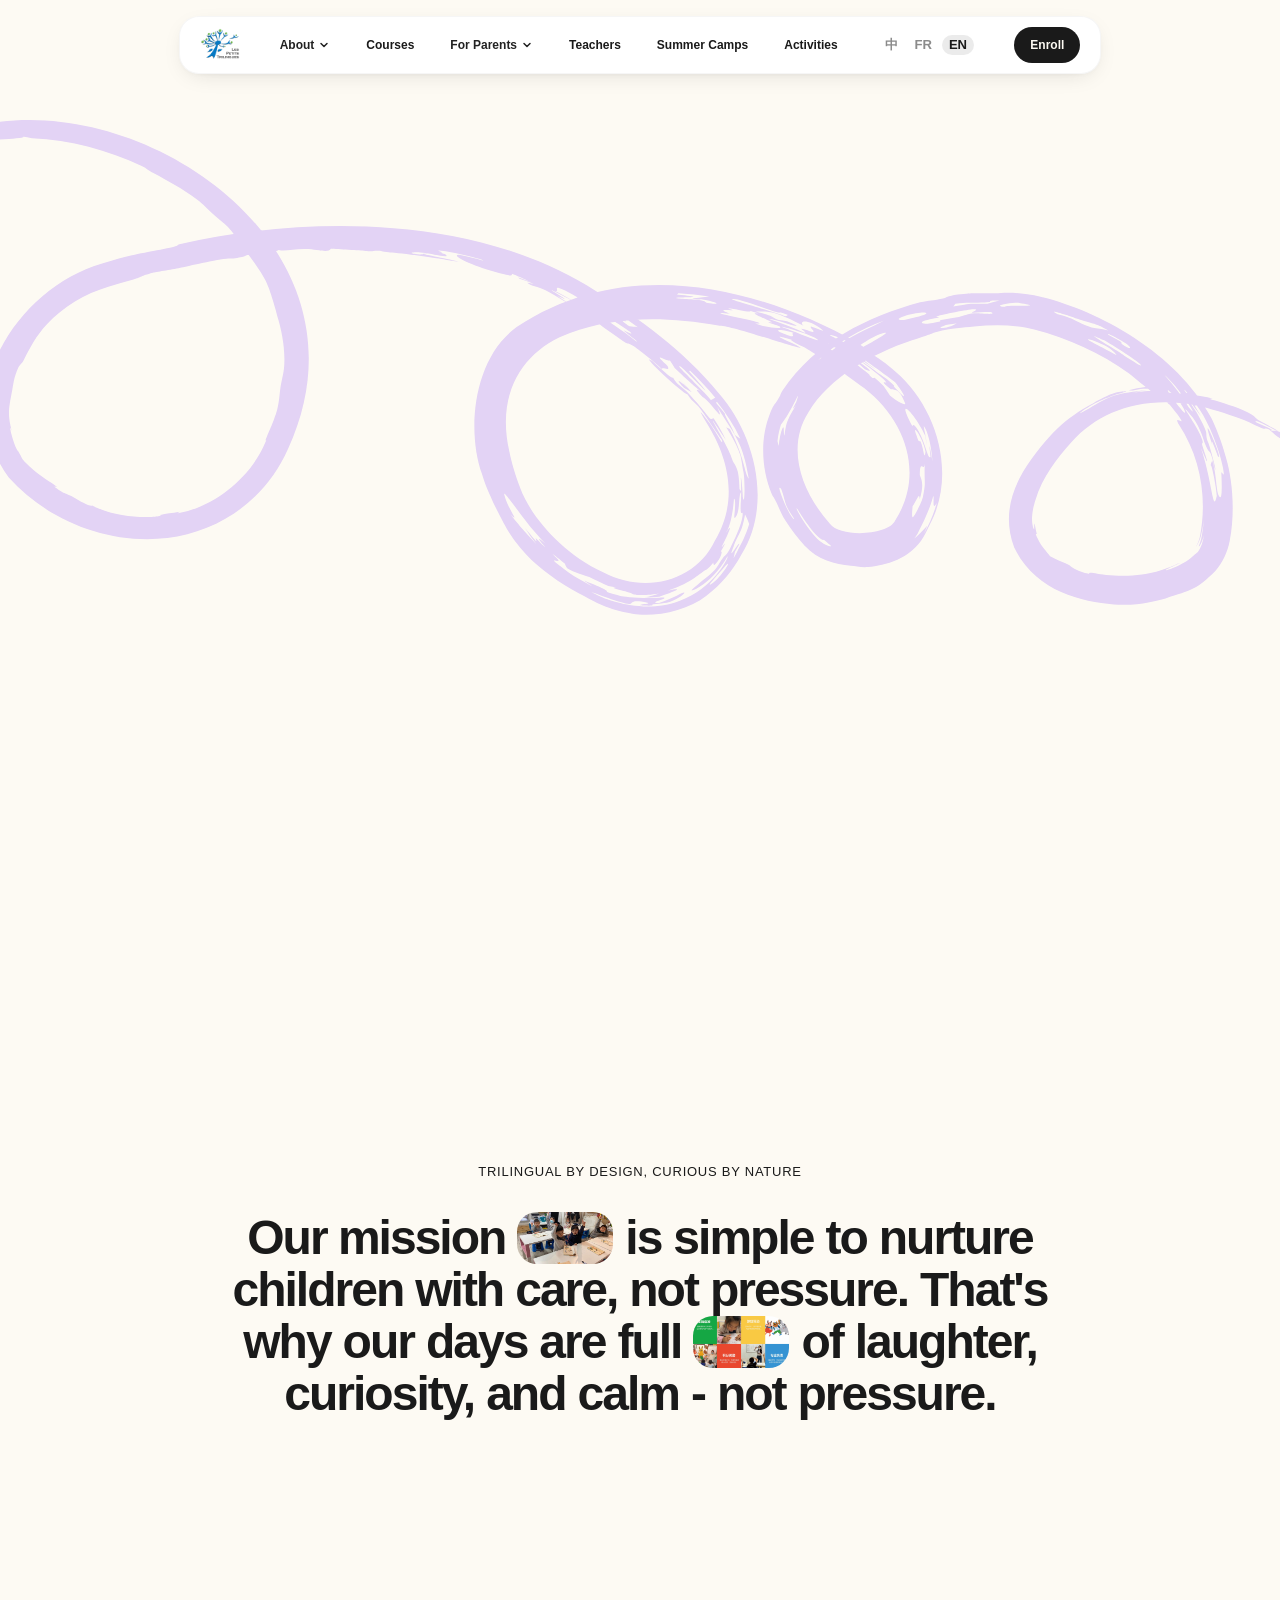
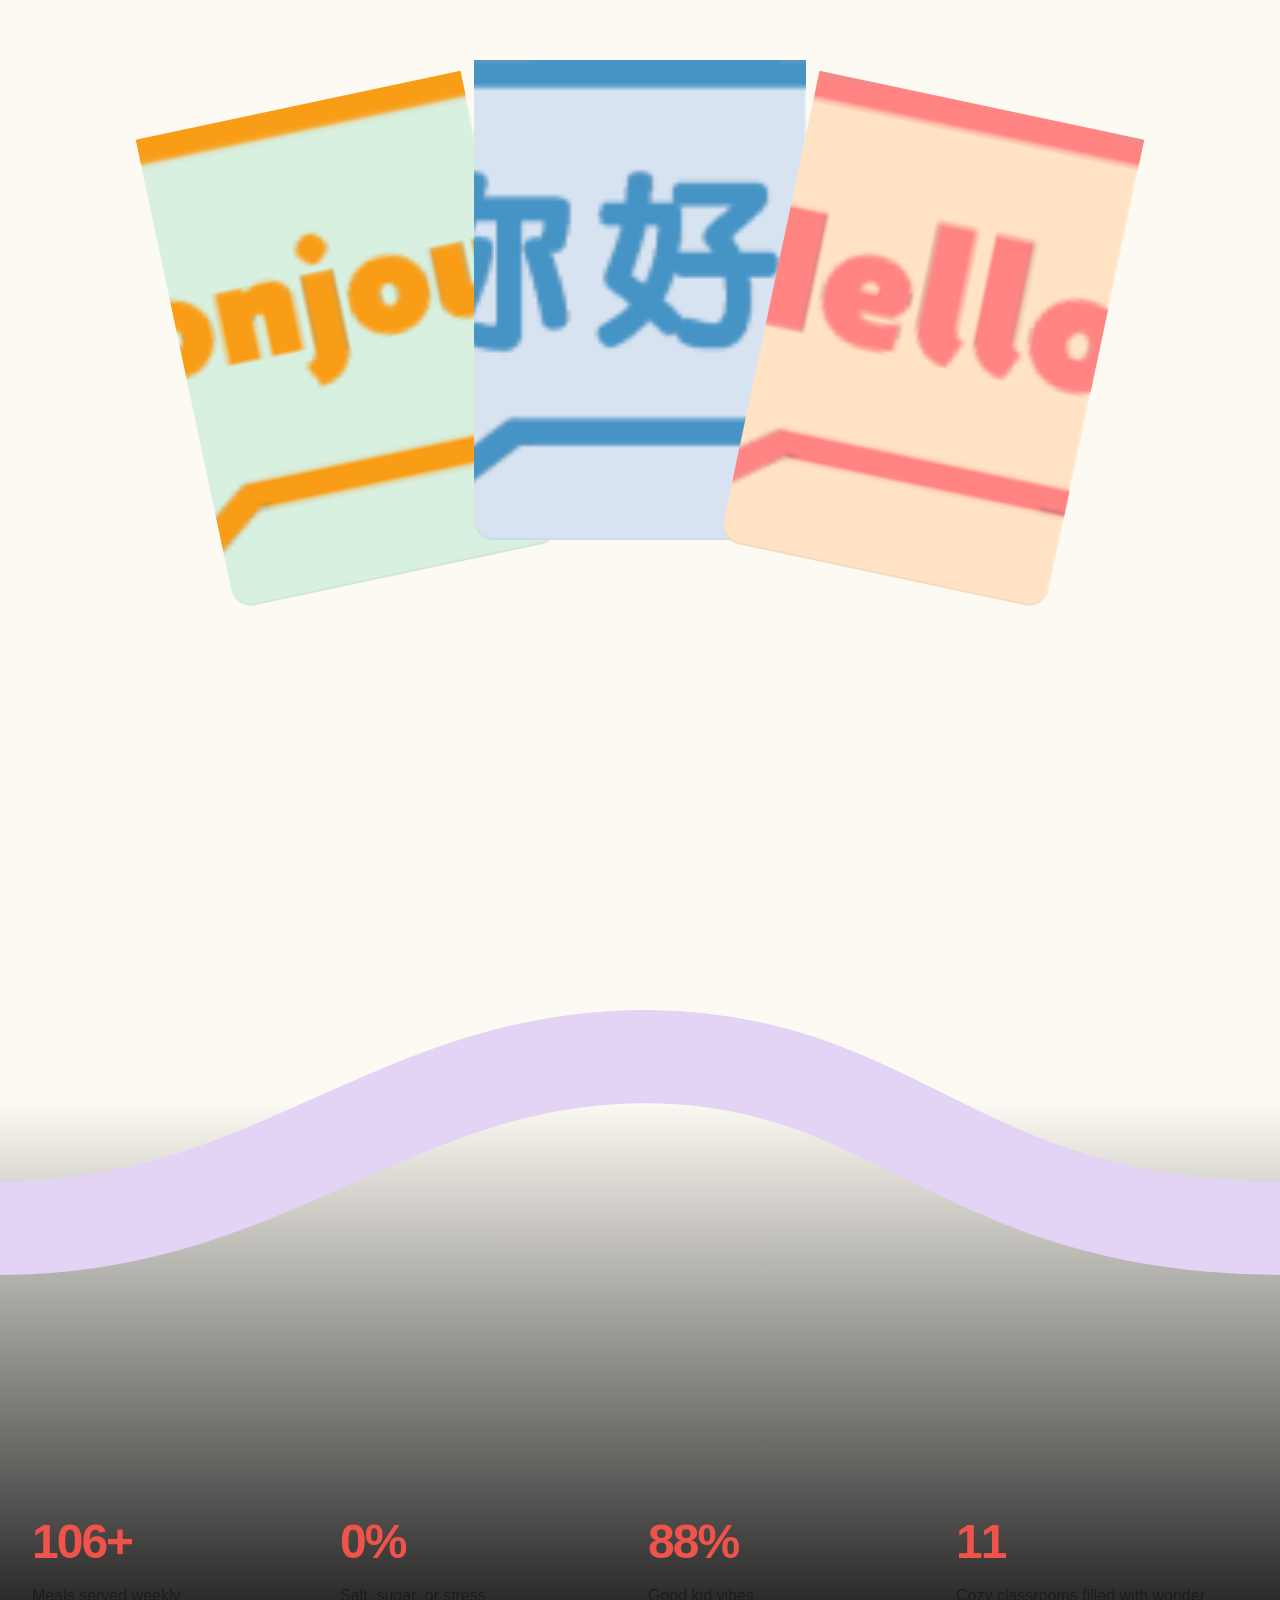
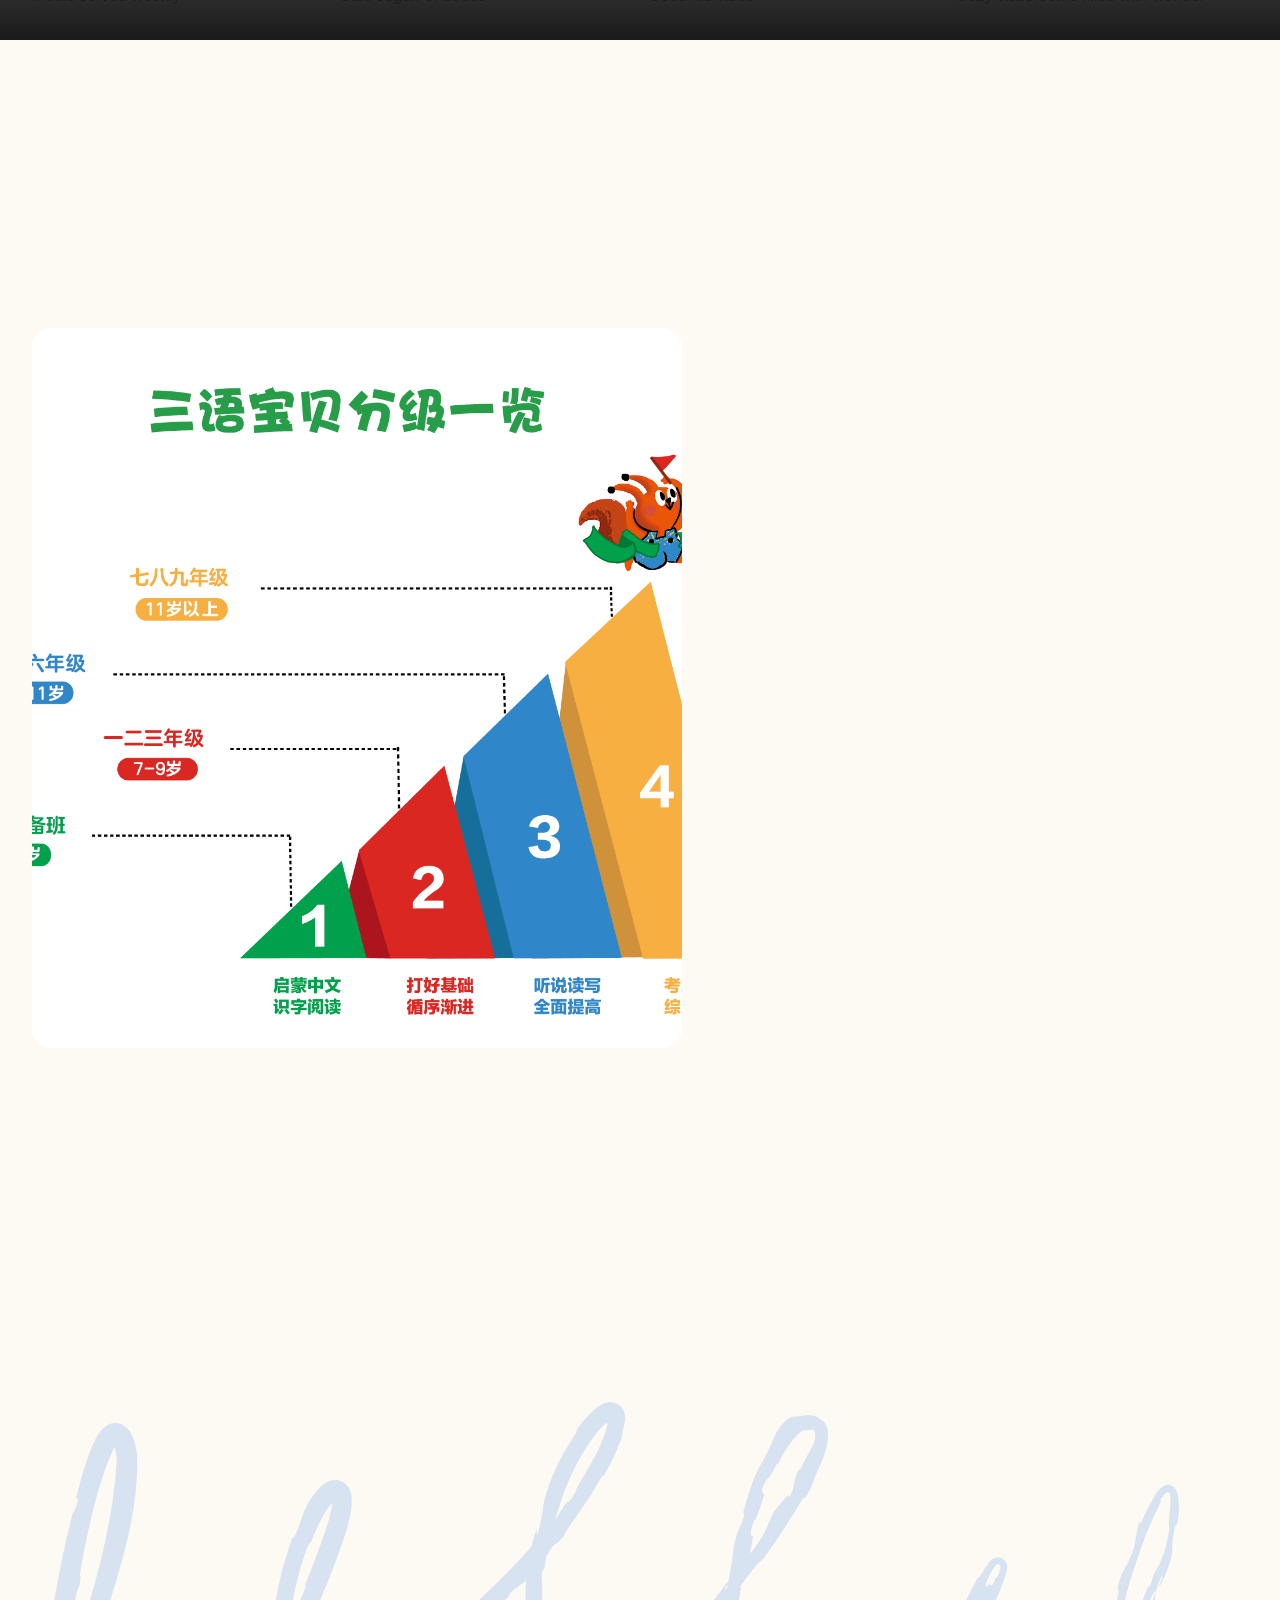
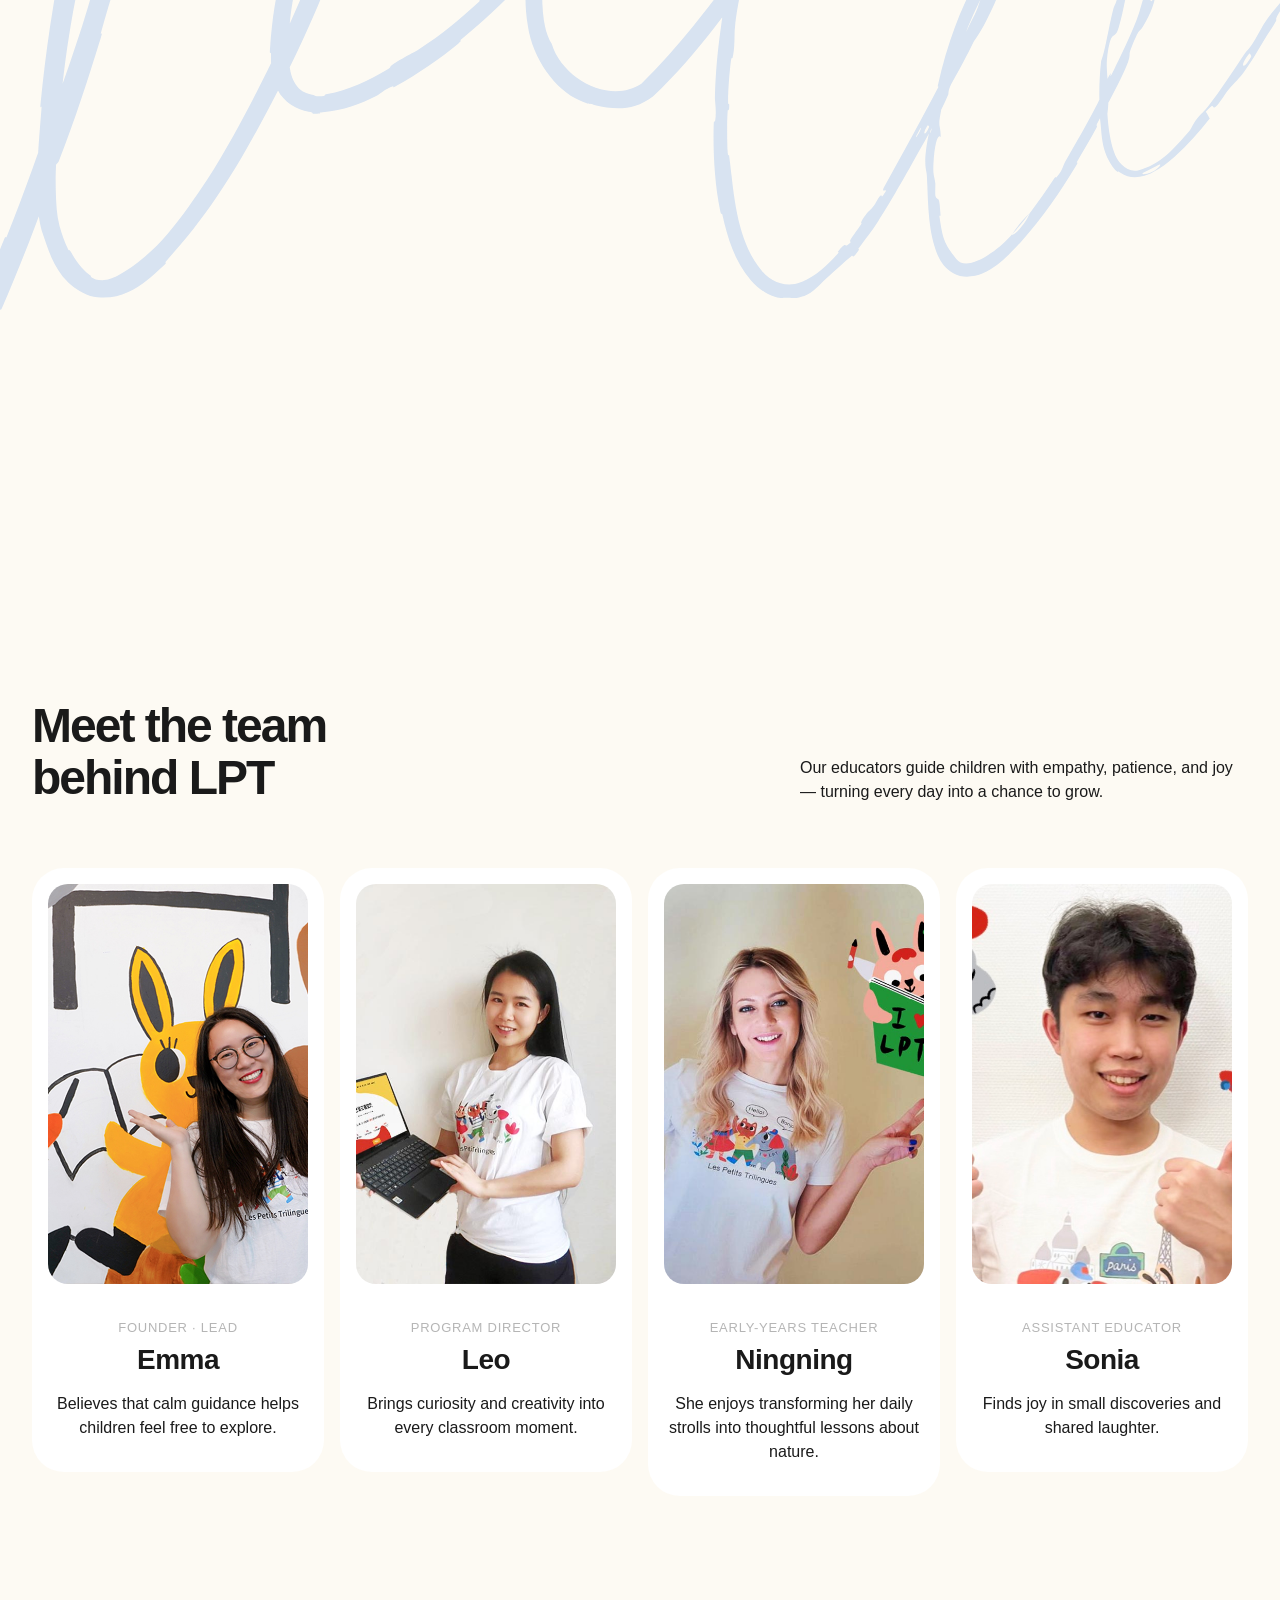
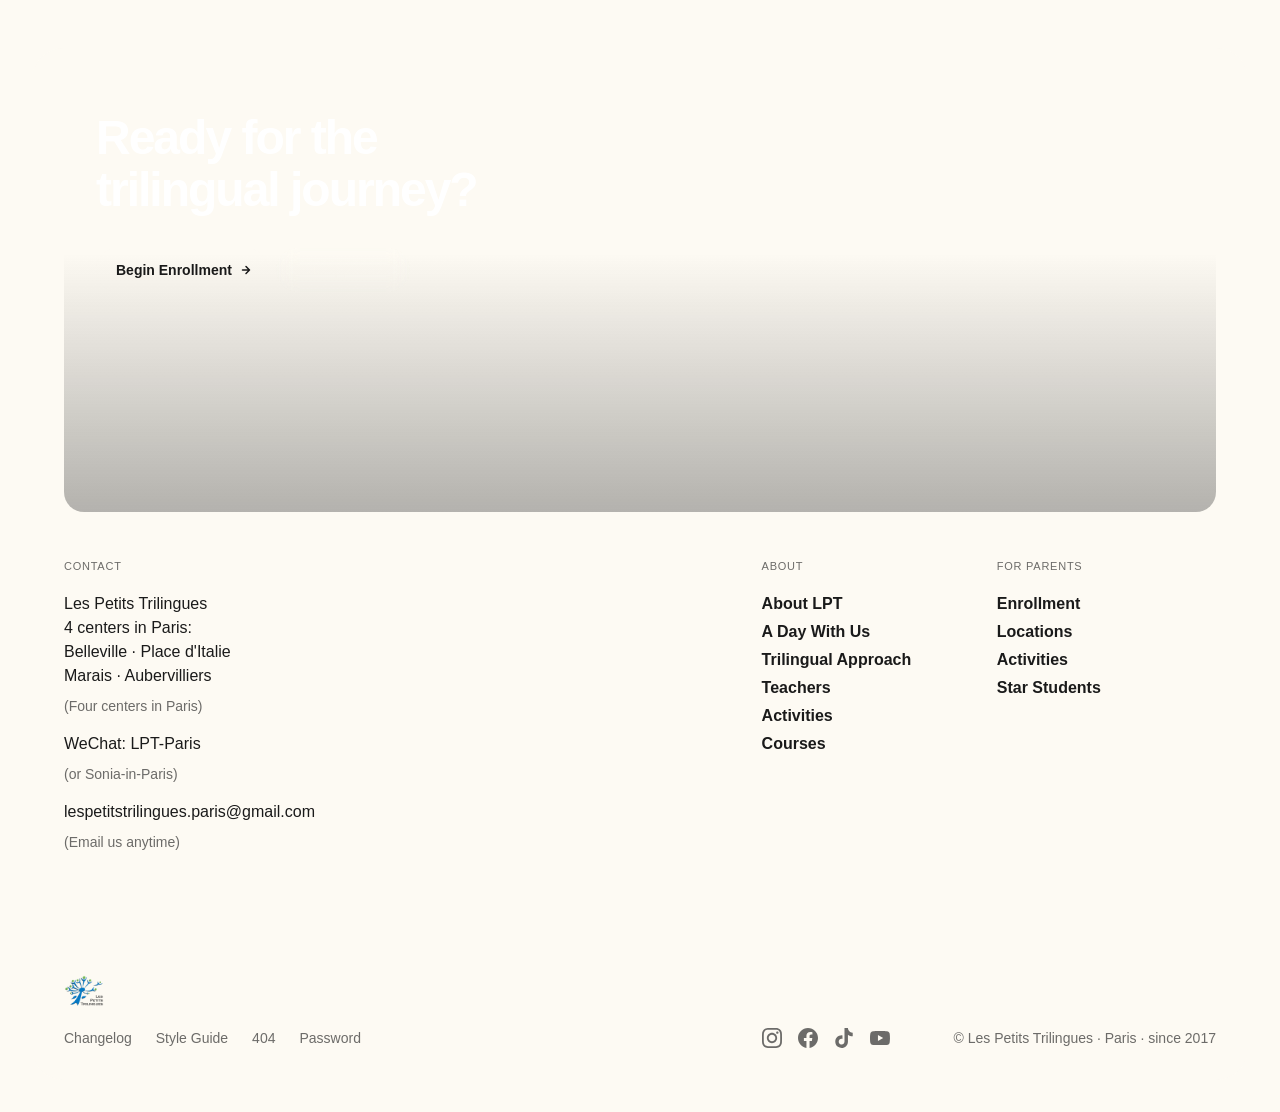
==== commit e5455c89: "Program-card flags: drop the 1px ring The flags / activity icons had a `box-shadow: 0 0 0 1px rgba(." ====
--- a/about/index.html
+++ b/about/index.html
@@ -6,7 +6,7 @@
   text-rendering: optimizeLegibility;    /* Improves kerning and ligatures */
 }
 </style>
-<link rel="stylesheet" href="../assets/css/lang-switch.css?v=1777809362"/><script>try{var l=localStorage.getItem("lpt_lang")||"zh";document.documentElement.setAttribute("lang",l);}catch(e){}</script></head><body><div class="page-wrap"><div class="master-navigation"><div data-animation="default" class="navbar w-nav" data-easing2="ease" data-easing="ease" data-collapse="medium" data-w-id="b37911c6-a26d-aee2-6377-d32fabf87afd" role="banner" data-no-scroll="1" data-duration="200" data-doc-height="1"><div class="nav-mobile-bg"></div><div class="nav-container"><a href="../index.html" class="brand-nav w-nav-brand"><img src="../assets/images/6908c818b68ed7a637628a9e_Logo.png" loading="lazy" alt="Logo" class="logo-nav"/></a><nav role="navigation" class="nav-menu w-nav-menu"><div class="nav-menu-inner"><div data-hover="true" data-delay="0" class="nav-dropdown w-dropdown"><div class="nav-dropdown-toggle w-dropdown-toggle"><div><span data-lang="zh">关于</span><span data-lang="fr">À propos</span><span data-lang="en">About</span></div><div class="icon-dropdown w-embed"><svg xmlns="http://www.w3.org/2000/svg" width="100%" height="100%" viewBox="0 0 12 12" fill="none">
+<link rel="stylesheet" href="../assets/css/lang-switch.css?v=1777812143"/><script>try{var l=localStorage.getItem("lpt_lang")||"zh";document.documentElement.setAttribute("lang",l);}catch(e){}</script></head><body><div class="page-wrap"><div class="master-navigation"><div data-animation="default" class="navbar w-nav" data-easing2="ease" data-easing="ease" data-collapse="medium" data-w-id="b37911c6-a26d-aee2-6377-d32fabf87afd" role="banner" data-no-scroll="1" data-duration="200" data-doc-height="1"><div class="nav-mobile-bg"></div><div class="nav-container"><a href="../index.html" class="brand-nav w-nav-brand"><img src="../assets/images/6908c818b68ed7a637628a9e_Logo.png" loading="lazy" alt="Logo" class="logo-nav"/></a><nav role="navigation" class="nav-menu w-nav-menu"><div class="nav-menu-inner"><div data-hover="true" data-delay="0" class="nav-dropdown w-dropdown"><div class="nav-dropdown-toggle w-dropdown-toggle"><div><span data-lang="zh">关于</span><span data-lang="fr">À propos</span><span data-lang="en">About</span></div><div class="icon-dropdown w-embed"><svg xmlns="http://www.w3.org/2000/svg" width="100%" height="100%" viewBox="0 0 12 12" fill="none">
   <path d="M3 4.5L6 7.5L9 4.5" stroke="currentColor" stroke-width="var(--_❇️-icon---icon-stroke)" stroke-linecap="round" stroke-linejoin="round"/>
 </svg></div><div class="icon-mobile-drodown"><div class="mobile-dropdown-line"></div><div class="mobile-dropdown-line absolute"></div></div></div><nav class="nav-dropdown-list w-dropdown-list"><div class="nav-inner-dropdown-list"><a href="../about/index.html" aria-current="page" class="nav-dropdown-link w--current"><span data-lang="zh">关于三语宝贝</span><span data-lang="fr">Notre école</span><span data-lang="en">About LPT</span></a><a href="../day-plan/index.html" class="nav-dropdown-link"><span data-lang="zh">一日安排</span><span data-lang="fr">Une journée</span><span data-lang="en">A Day With Us</span></a><a href="../food/index.html" class="nav-dropdown-link"><span data-lang="zh">三语特色</span><span data-lang="fr">Approche trilingue</span><span data-lang="en">Trilingual Approach</span></a></div></nav></div><a href="../programs/index.html" class="nav-link w-inline-block"><div><span data-lang="zh">课程</span><span data-lang="fr">Nos cours</span><span data-lang="en">Courses</span></div></a><div data-hover="true" data-delay="0" class="nav-dropdown w-dropdown"><div class="nav-dropdown-toggle w-dropdown-toggle"><div><span data-lang="zh">家长</span><span data-lang="fr">Parents</span><span data-lang="en">For Parents</span></div><div class="icon-dropdown w-embed"><svg xmlns="http://www.w3.org/2000/svg" width="100%" height="100%" viewBox="0 0 12 12" fill="none">
   <path d="M3 4.5L6 7.5L9 4.5" stroke="currentColor" stroke-width="var(--_❇️-icon---icon-stroke)" stroke-linecap="round" stroke-linejoin="round"/>
@@ -156,4 +156,4 @@
     });
   });
 });
-</script><script src="../assets/js/lang-switch.js?v=1777809362" defer></script></body></html>+</script><script src="../assets/js/lang-switch.js?v=1777812143" defer></script></body></html>
--- a/assets/css/lang-switch.css
+++ b/assets/css/lang-switch.css
@@ -446,7 +446,6 @@
   width: 28px; height: 20px;
   border-radius: 4px;
   overflow: hidden;
-  box-shadow: 0 0 0 1px rgba(26, 26, 26, .08);
   flex-shrink: 0;
 }
 .program-flag svg,
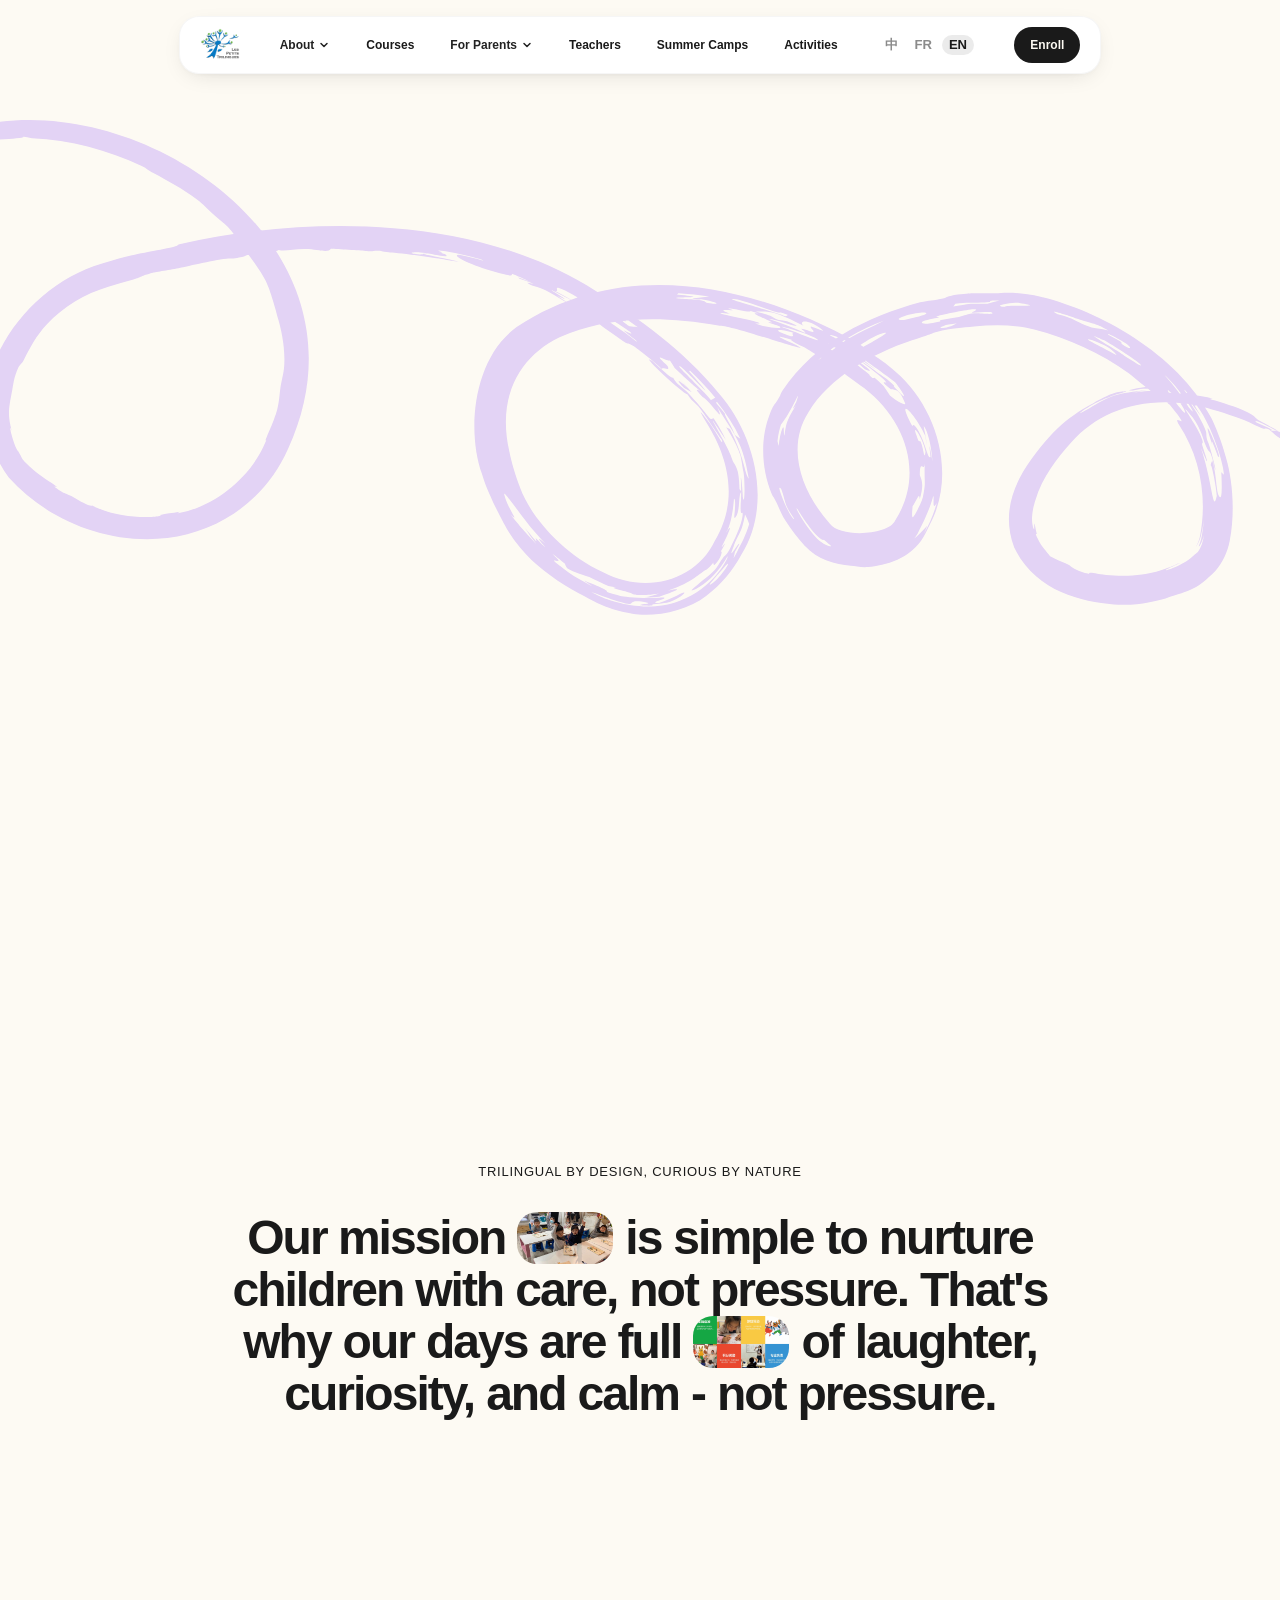
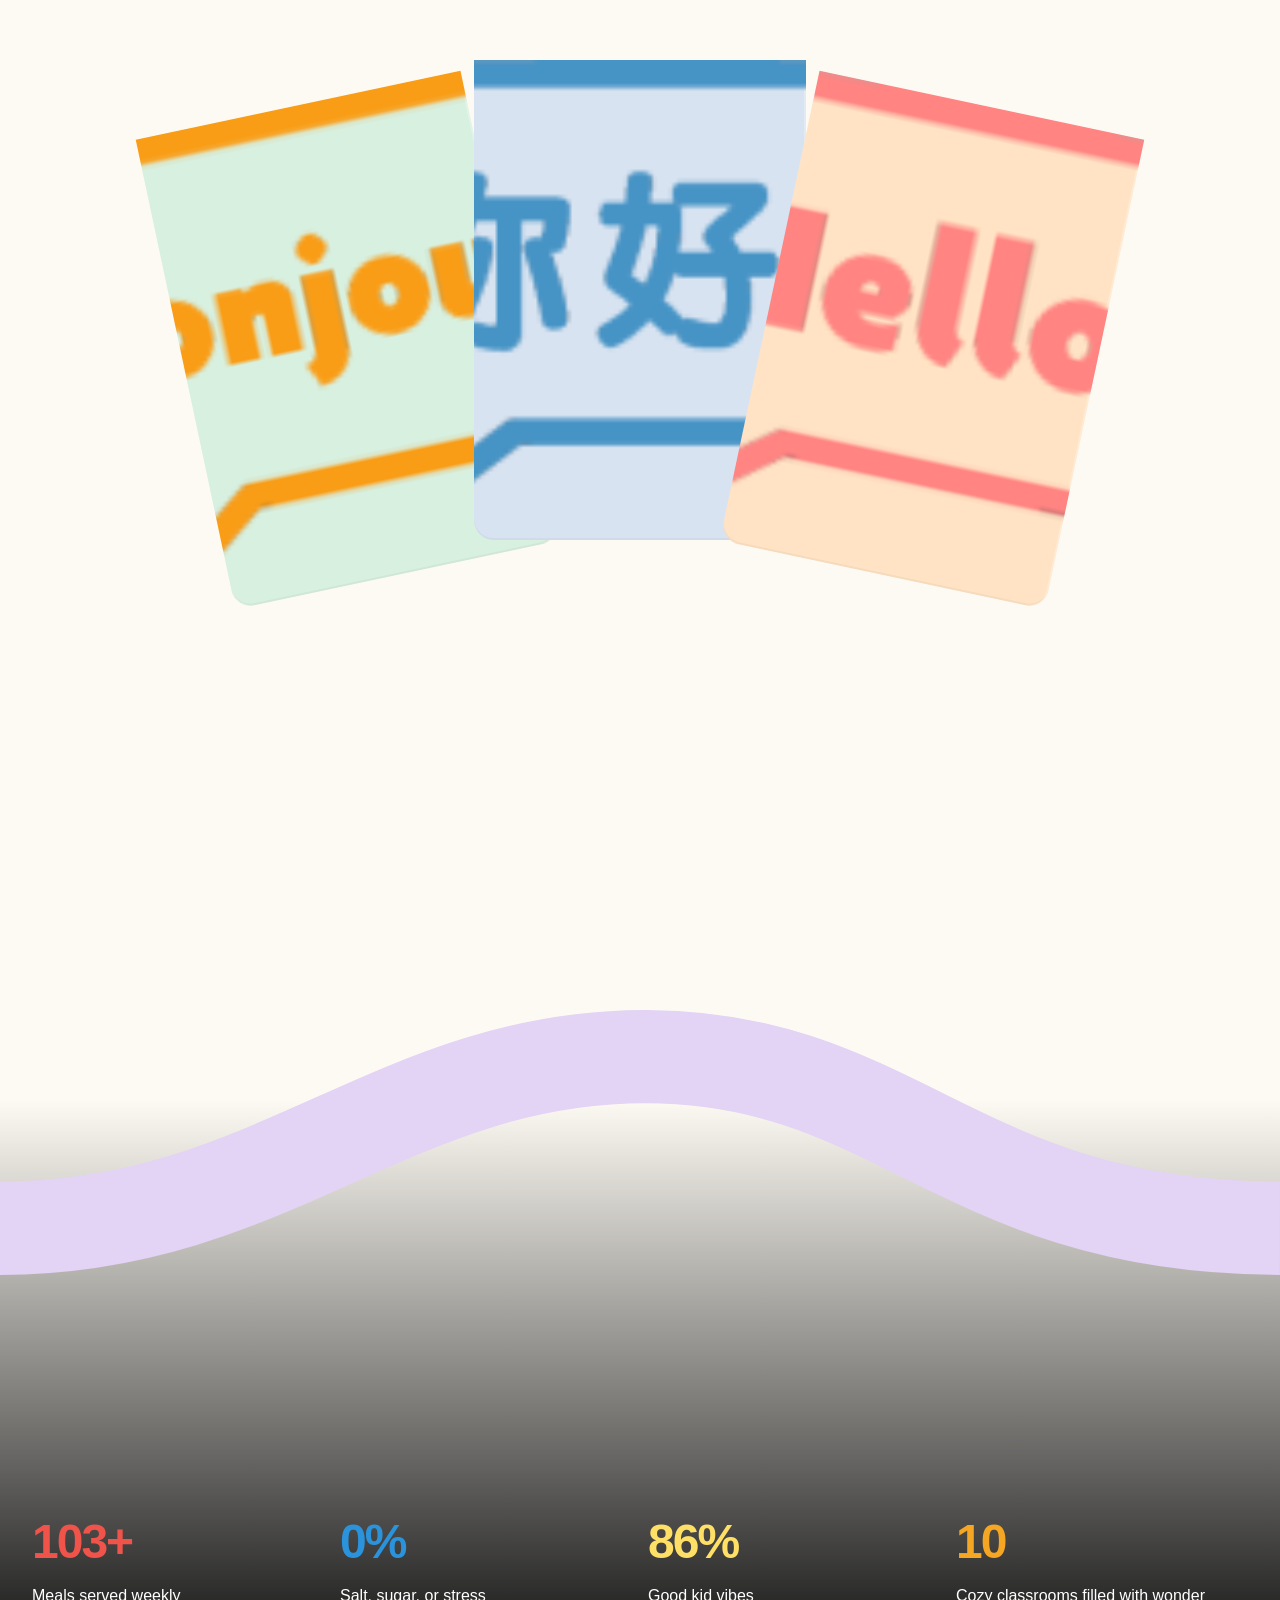
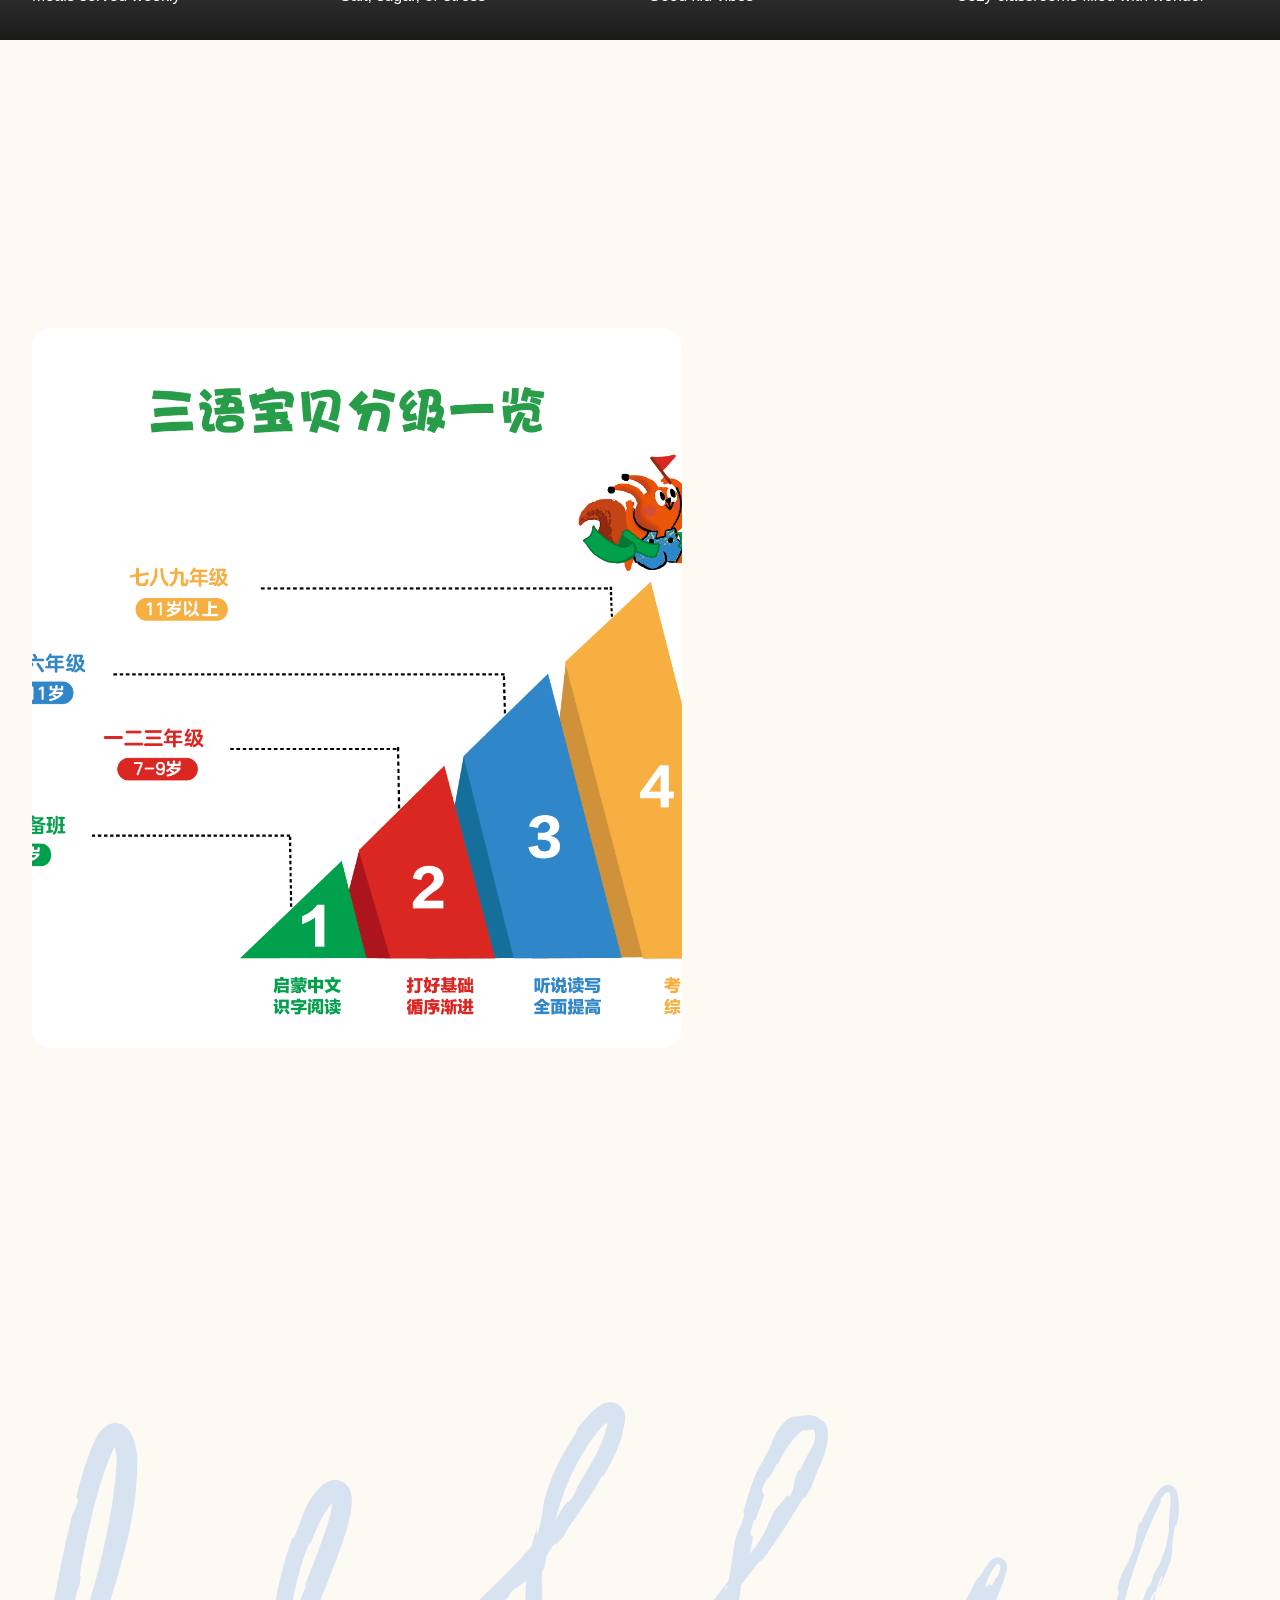
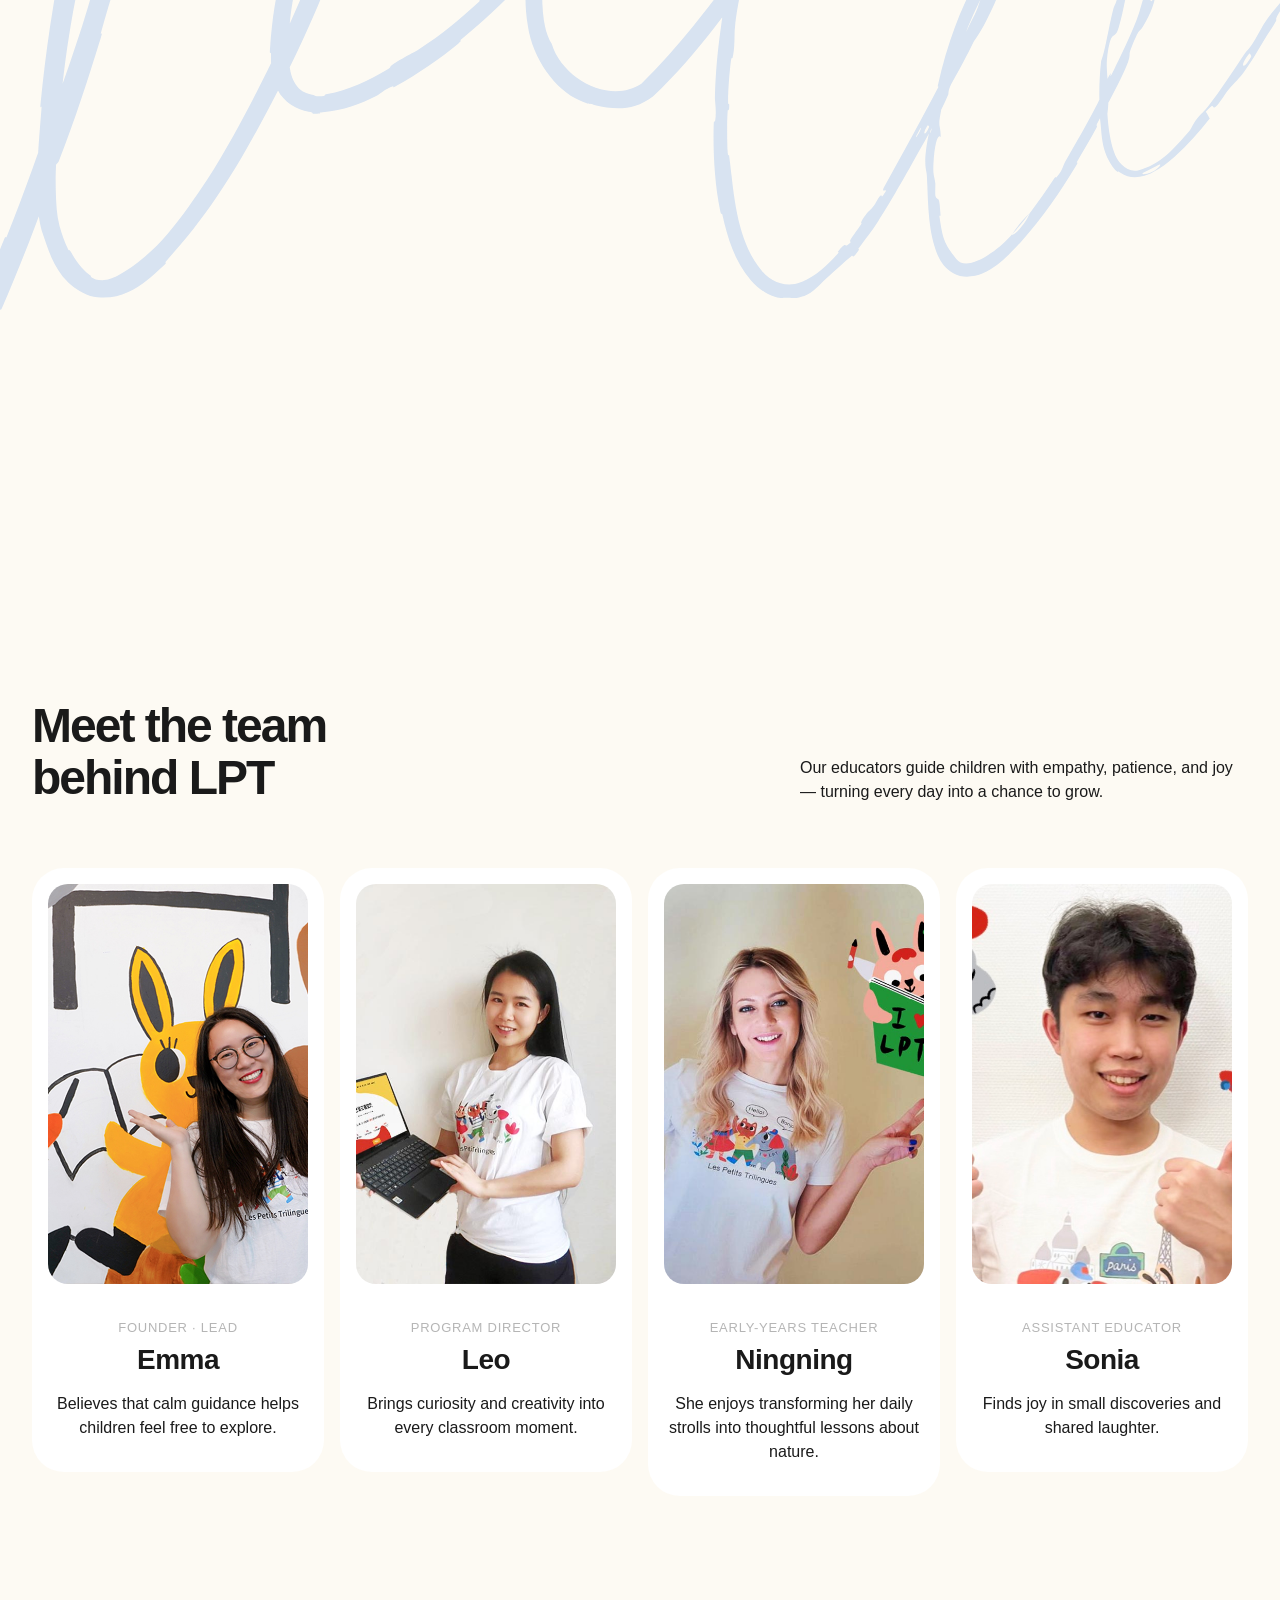
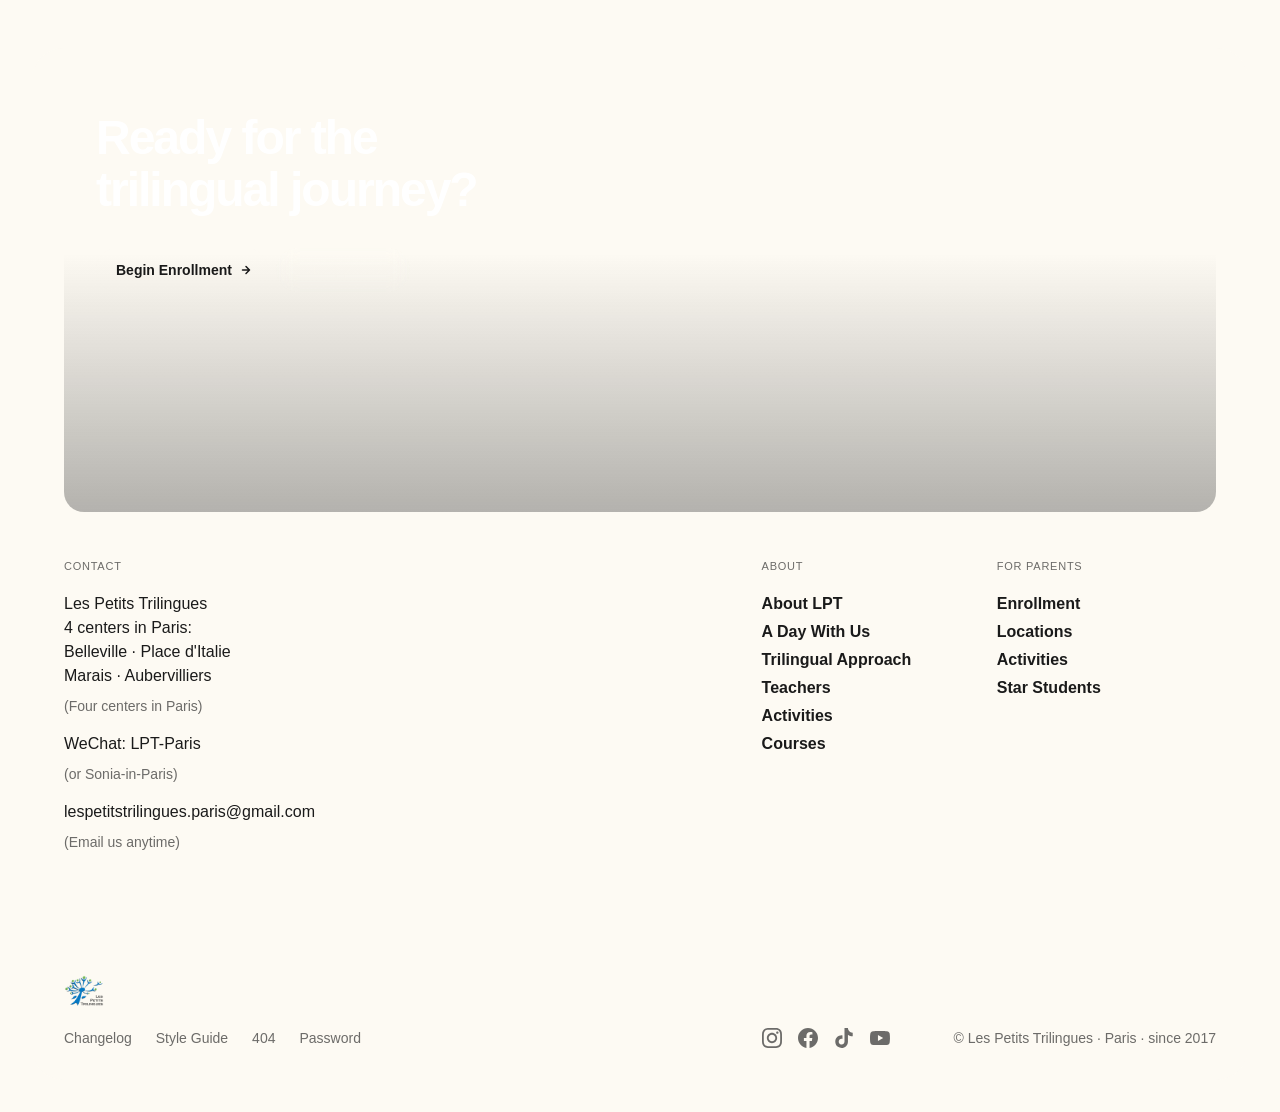
==== commit 5447fe6c: "Stats section: rainbow numbers + white labels + edge-to-edge video Stats numbers: each painted in a " ====
--- a/about/index.html
+++ b/about/index.html
@@ -6,7 +6,7 @@
   text-rendering: optimizeLegibility;    /* Improves kerning and ligatures */
 }
 </style>
-<link rel="stylesheet" href="../assets/css/lang-switch.css?v=1777812143"/><script>try{var l=localStorage.getItem("lpt_lang")||"zh";document.documentElement.setAttribute("lang",l);}catch(e){}</script></head><body><div class="page-wrap"><div class="master-navigation"><div data-animation="default" class="navbar w-nav" data-easing2="ease" data-easing="ease" data-collapse="medium" data-w-id="b37911c6-a26d-aee2-6377-d32fabf87afd" role="banner" data-no-scroll="1" data-duration="200" data-doc-height="1"><div class="nav-mobile-bg"></div><div class="nav-container"><a href="../index.html" class="brand-nav w-nav-brand"><img src="../assets/images/6908c818b68ed7a637628a9e_Logo.png" loading="lazy" alt="Logo" class="logo-nav"/></a><nav role="navigation" class="nav-menu w-nav-menu"><div class="nav-menu-inner"><div data-hover="true" data-delay="0" class="nav-dropdown w-dropdown"><div class="nav-dropdown-toggle w-dropdown-toggle"><div><span data-lang="zh">关于</span><span data-lang="fr">À propos</span><span data-lang="en">About</span></div><div class="icon-dropdown w-embed"><svg xmlns="http://www.w3.org/2000/svg" width="100%" height="100%" viewBox="0 0 12 12" fill="none">
+<link rel="stylesheet" href="../assets/css/lang-switch.css?v=1777812257"/><script>try{var l=localStorage.getItem("lpt_lang")||"zh";document.documentElement.setAttribute("lang",l);}catch(e){}</script></head><body><div class="page-wrap"><div class="master-navigation"><div data-animation="default" class="navbar w-nav" data-easing2="ease" data-easing="ease" data-collapse="medium" data-w-id="b37911c6-a26d-aee2-6377-d32fabf87afd" role="banner" data-no-scroll="1" data-duration="200" data-doc-height="1"><div class="nav-mobile-bg"></div><div class="nav-container"><a href="../index.html" class="brand-nav w-nav-brand"><img src="../assets/images/6908c818b68ed7a637628a9e_Logo.png" loading="lazy" alt="Logo" class="logo-nav"/></a><nav role="navigation" class="nav-menu w-nav-menu"><div class="nav-menu-inner"><div data-hover="true" data-delay="0" class="nav-dropdown w-dropdown"><div class="nav-dropdown-toggle w-dropdown-toggle"><div><span data-lang="zh">关于</span><span data-lang="fr">À propos</span><span data-lang="en">About</span></div><div class="icon-dropdown w-embed"><svg xmlns="http://www.w3.org/2000/svg" width="100%" height="100%" viewBox="0 0 12 12" fill="none">
   <path d="M3 4.5L6 7.5L9 4.5" stroke="currentColor" stroke-width="var(--_❇️-icon---icon-stroke)" stroke-linecap="round" stroke-linejoin="round"/>
 </svg></div><div class="icon-mobile-drodown"><div class="mobile-dropdown-line"></div><div class="mobile-dropdown-line absolute"></div></div></div><nav class="nav-dropdown-list w-dropdown-list"><div class="nav-inner-dropdown-list"><a href="../about/index.html" aria-current="page" class="nav-dropdown-link w--current"><span data-lang="zh">关于三语宝贝</span><span data-lang="fr">Notre école</span><span data-lang="en">About LPT</span></a><a href="../day-plan/index.html" class="nav-dropdown-link"><span data-lang="zh">一日安排</span><span data-lang="fr">Une journée</span><span data-lang="en">A Day With Us</span></a><a href="../food/index.html" class="nav-dropdown-link"><span data-lang="zh">三语特色</span><span data-lang="fr">Approche trilingue</span><span data-lang="en">Trilingual Approach</span></a></div></nav></div><a href="../programs/index.html" class="nav-link w-inline-block"><div><span data-lang="zh">课程</span><span data-lang="fr">Nos cours</span><span data-lang="en">Courses</span></div></a><div data-hover="true" data-delay="0" class="nav-dropdown w-dropdown"><div class="nav-dropdown-toggle w-dropdown-toggle"><div><span data-lang="zh">家长</span><span data-lang="fr">Parents</span><span data-lang="en">For Parents</span></div><div class="icon-dropdown w-embed"><svg xmlns="http://www.w3.org/2000/svg" width="100%" height="100%" viewBox="0 0 12 12" fill="none">
   <path d="M3 4.5L6 7.5L9 4.5" stroke="currentColor" stroke-width="var(--_❇️-icon---icon-stroke)" stroke-linecap="round" stroke-linejoin="round"/>
@@ -156,4 +156,4 @@
     });
   });
 });
-</script><script src="../assets/js/lang-switch.js?v=1777812143" defer></script></body></html>+</script><script src="../assets/js/lang-switch.js?v=1777812257" defer></script></body></html>
--- a/assets/css/lang-switch.css
+++ b/assets/css/lang-switch.css
@@ -738,15 +738,47 @@
 .section.blog-carousel-section,
 .section.faq-section { z-index: 2; position: relative; }
 
-/* Stats numbers pop in brand red — same trick the real LPT site uses
-   on "7年 / 25名 / 160+ / 1 000+" so the numbers read as headline first. */
-.section.stats-section .stat-count h3,
-.section.stats-section .text-h2 {
+/* Stats section: video edge-to-edge. The template's `.section`
+   default has 16px horizontal padding on mobile (and similar on
+   desktop) — kill it on the stats block specifically so the
+   .video-stats wrapper covers the full viewport width. */
+.section.stats-section {
+  padding-left: 0 !important;
+  padding-right: 0 !important;
+}
+.section.stats-section .video-stats {
+  width: 100% !important;
+  max-width: 100% !important;
+  margin-left: 0 !important;
+  margin-right: 0 !important;
+  border-radius: 0 !important;
+}
+
+/* Stats: each number painted in a different brand colour, rotating
+   through the LPT palette (red → blue → yellow → orange). The section
+   sits over a dark video, so the labels go pure white. Bigger pop,
+   playful, and the whole row reads as a brand statement. */
+.section.stats-section .stat-item:nth-child(1) .stat-count h3,
+.section.stats-section .stat-item:nth-child(1) .stat-count .text-h2 {
   color: var(--lpt-red) !important;
 }
+.section.stats-section .stat-item:nth-child(2) .stat-count h3,
+.section.stats-section .stat-item:nth-child(2) .stat-count .text-h2 {
+  color: var(--lpt-blue) !important;
+}
+.section.stats-section .stat-item:nth-child(3) .stat-count h3,
+.section.stats-section .stat-item:nth-child(3) .stat-count .text-h2 {
+  color: var(--lpt-yellow) !important;
+}
+.section.stats-section .stat-item:nth-child(4) .stat-count h3,
+.section.stats-section .stat-item:nth-child(4) .stat-count .text-h2 {
+  color: var(--lpt-primary) !important;
+}
+/* Labels (Élèves/an, Enseignants, …) sit on the dark video — pure white. */
 .section.stats-section .stat-item > div:not(.stat-count) {
-  color: var(--lpt-text);
-  opacity: .85;
+  color: #fff !important;
+  opacity: 1 !important;
+  font-weight: 500;
 }
 
 /* Star Students page */
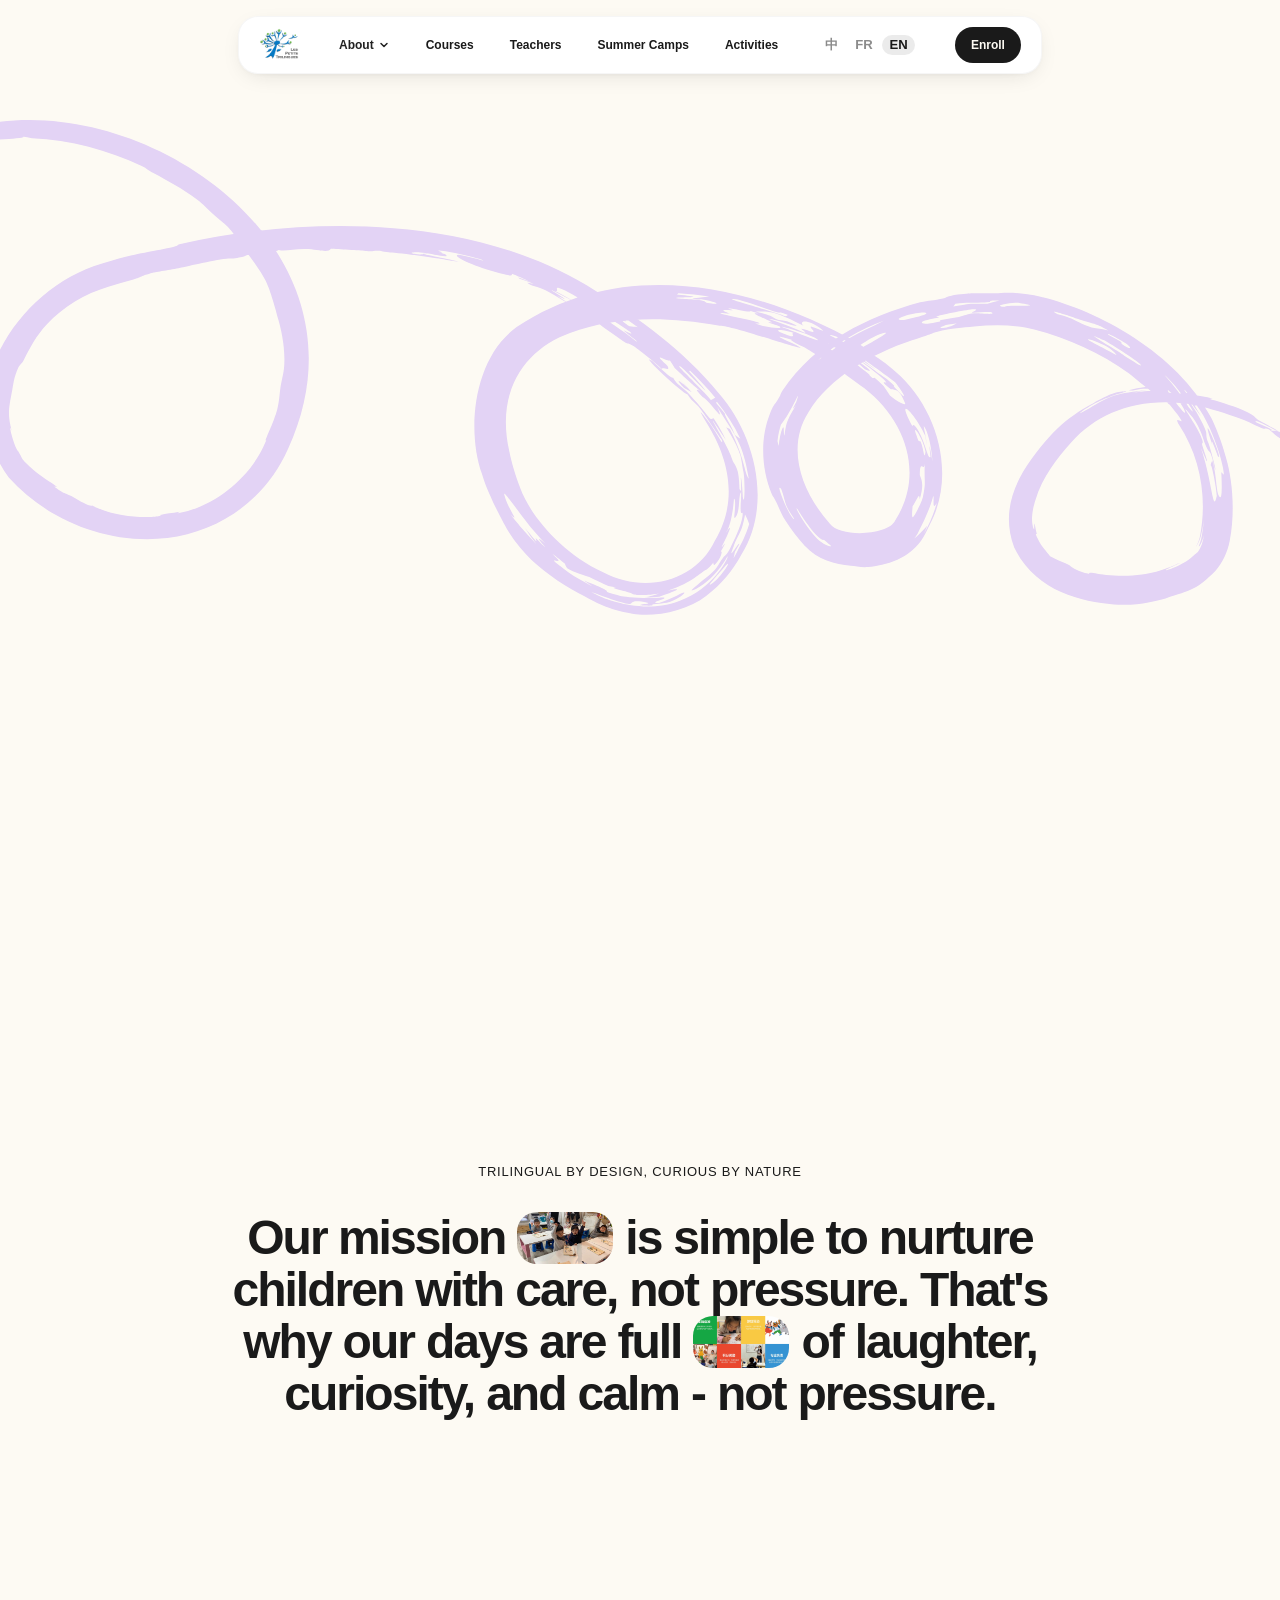
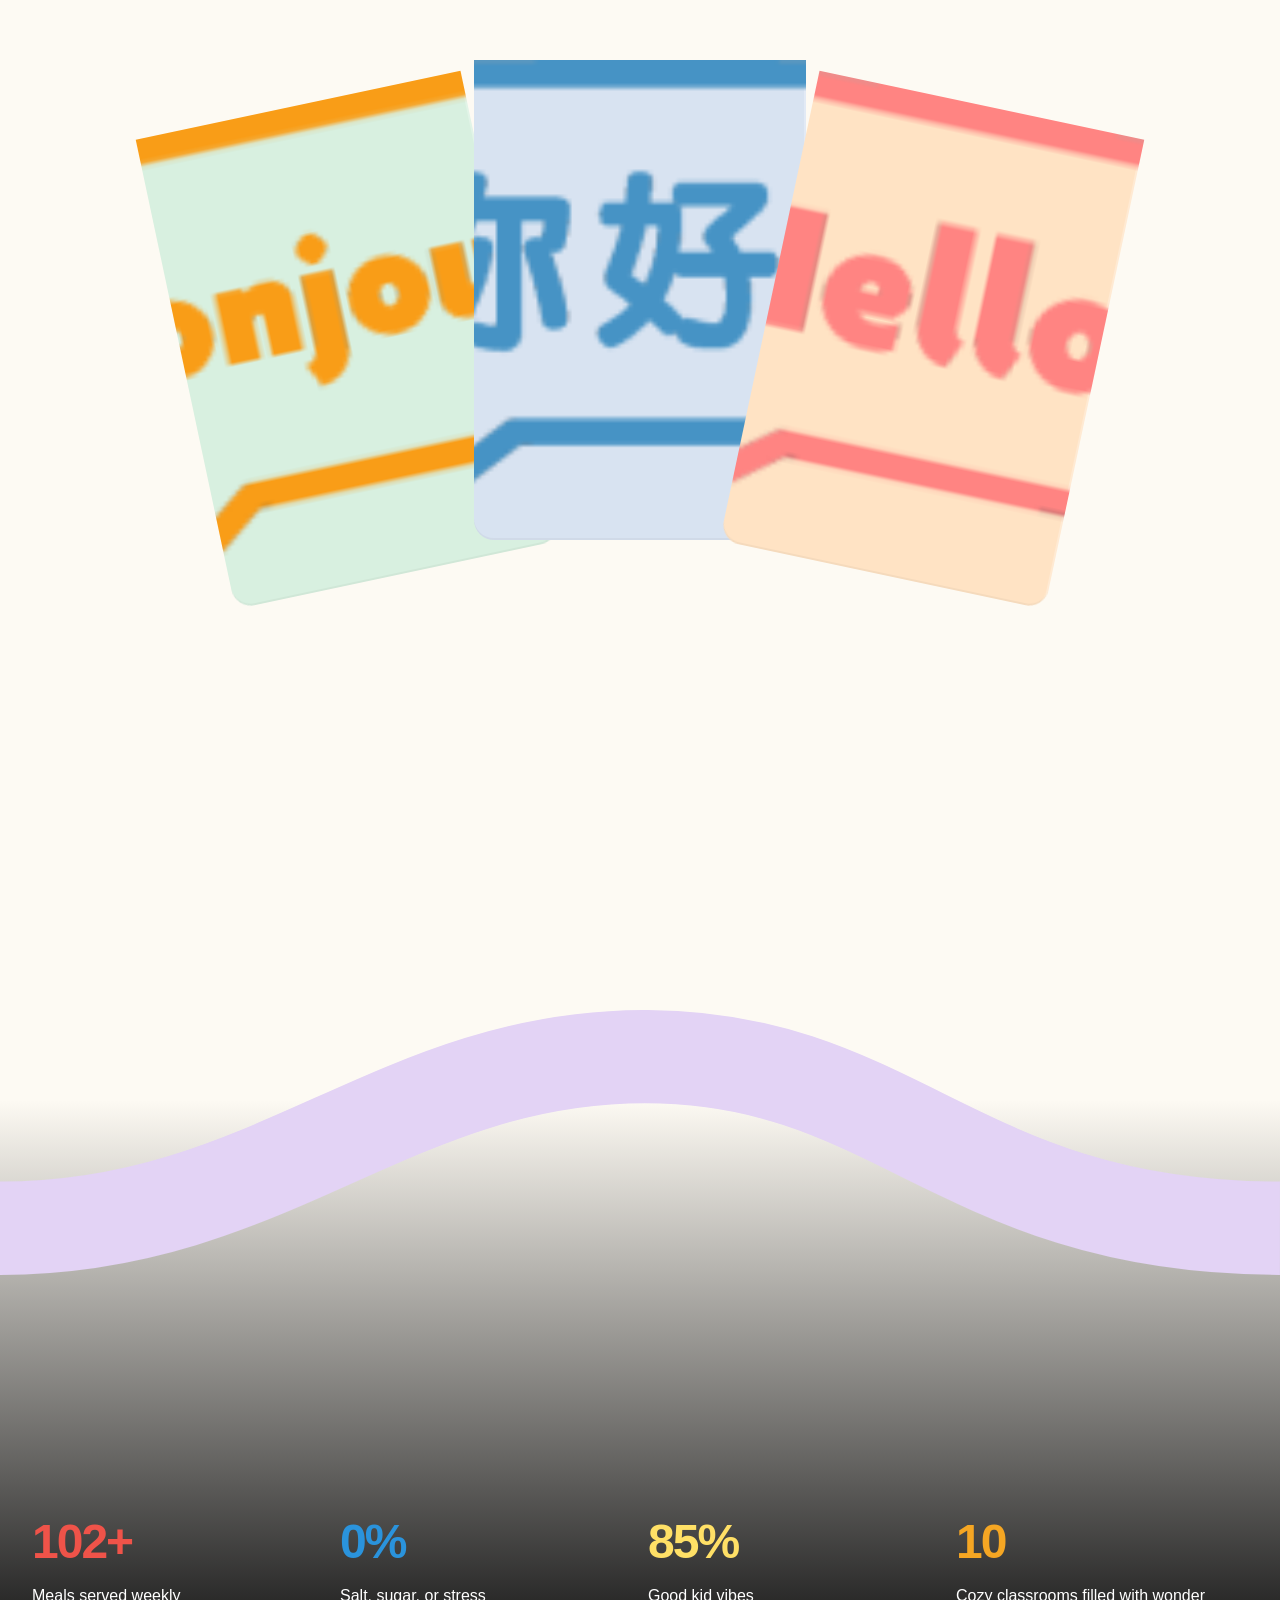
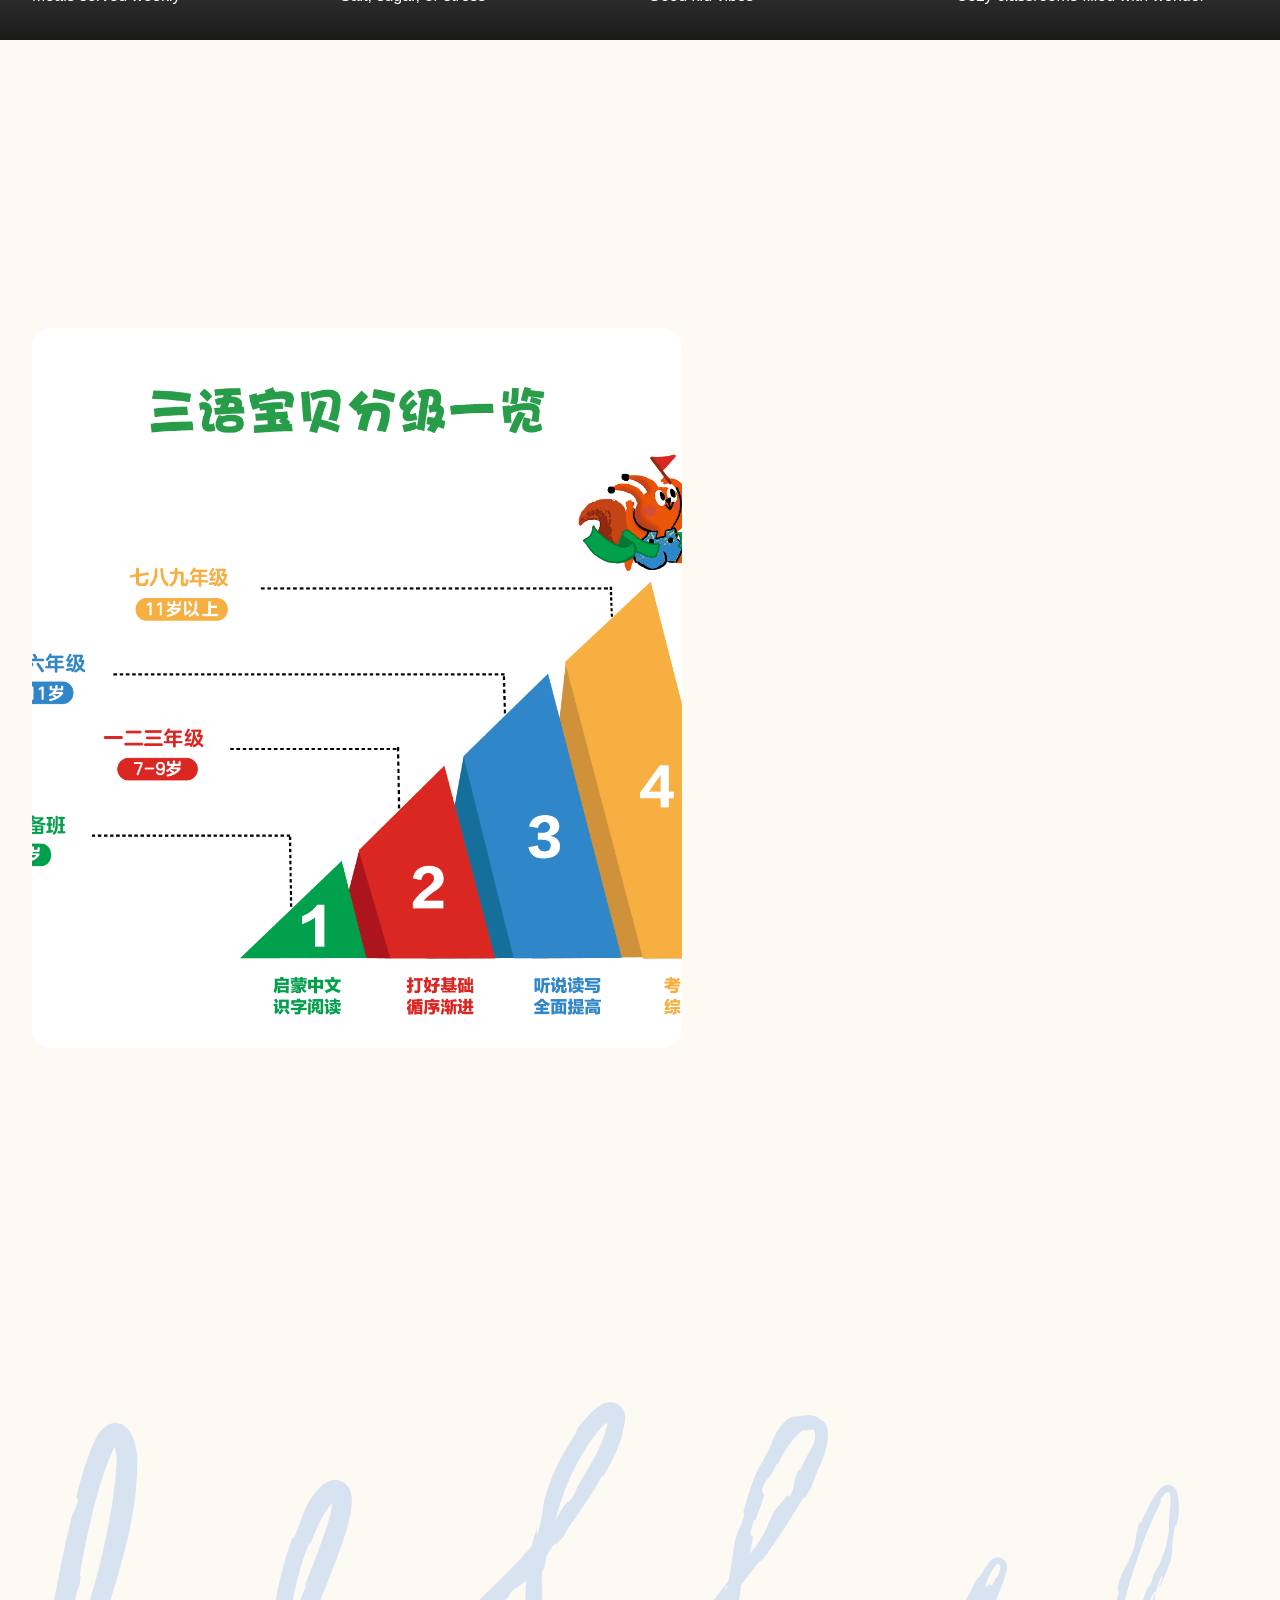
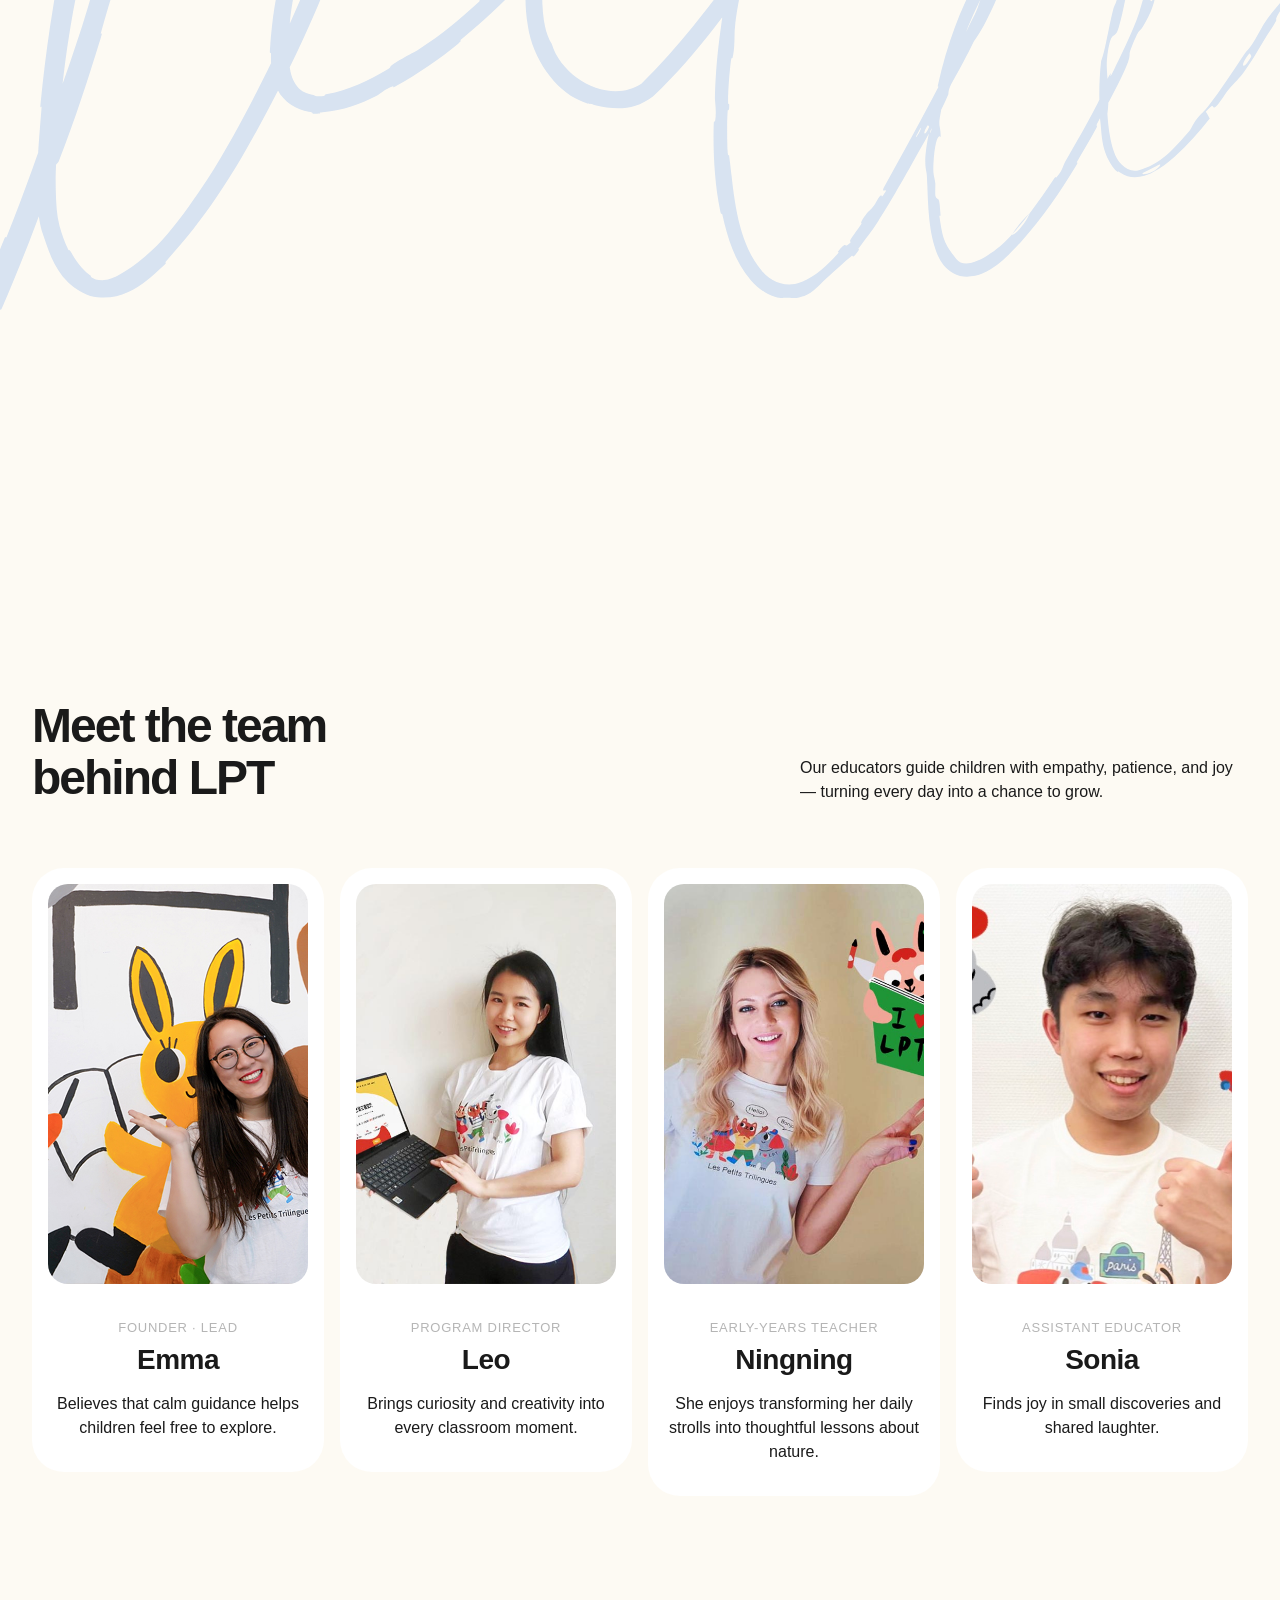
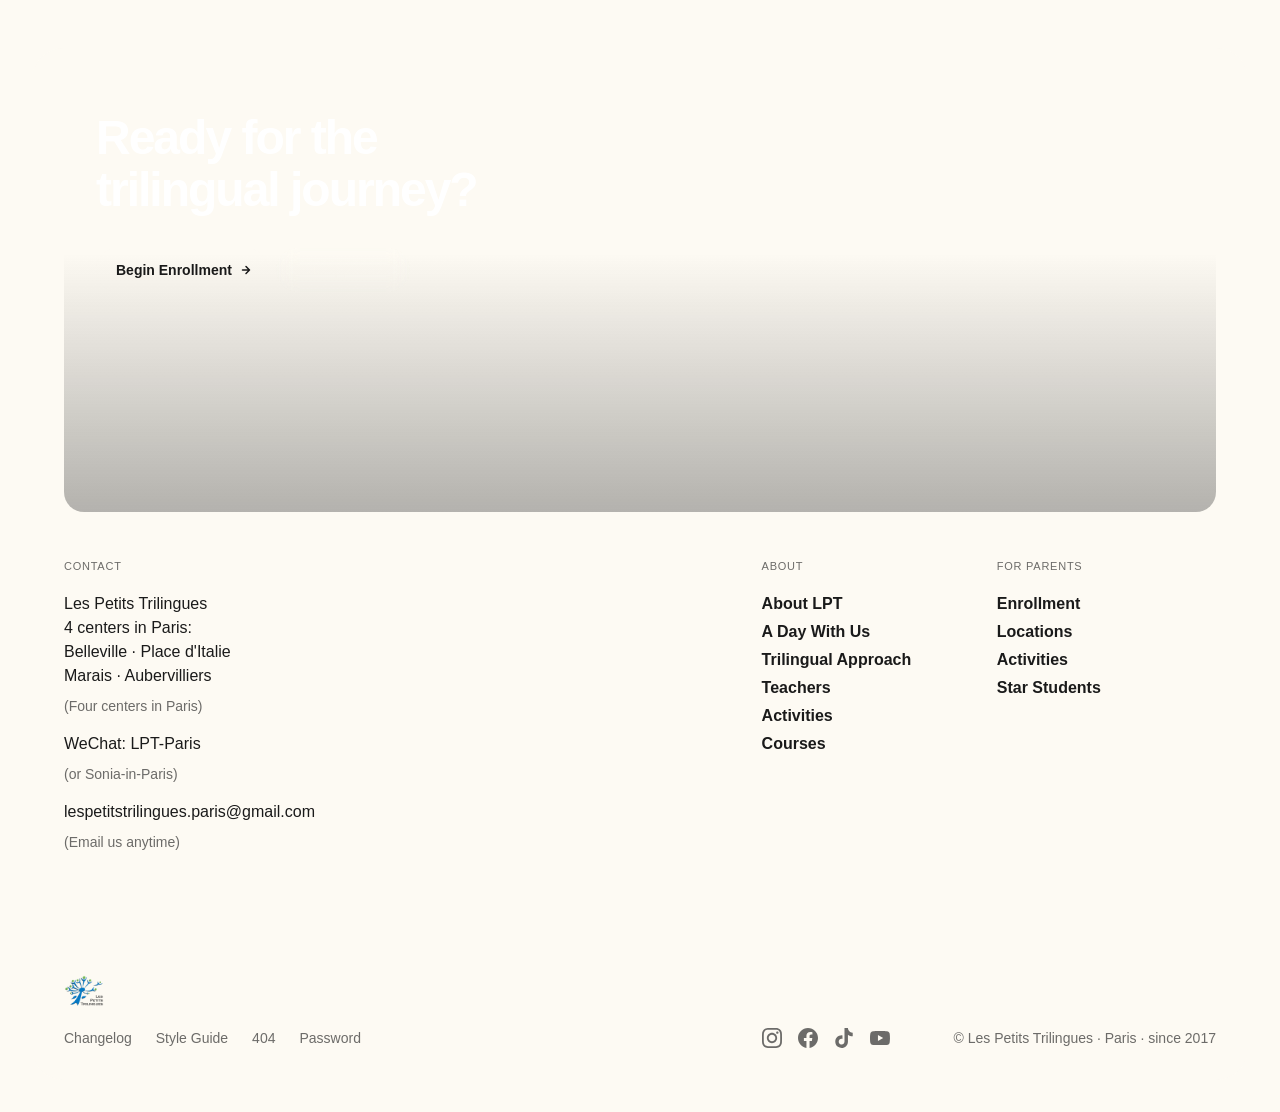
==== commit 939d4ca4: "Three detailed course pages + remove Parents dropdown from navbar Navbar   - Removed the "家长 / Paren" ====
--- a/about/index.html
+++ b/about/index.html
@@ -6,11 +6,9 @@
   text-rendering: optimizeLegibility;    /* Improves kerning and ligatures */
 }
 </style>
-<link rel="stylesheet" href="../assets/css/lang-switch.css?v=1777812257"/><script>try{var l=localStorage.getItem("lpt_lang")||"zh";document.documentElement.setAttribute("lang",l);}catch(e){}</script></head><body><div class="page-wrap"><div class="master-navigation"><div data-animation="default" class="navbar w-nav" data-easing2="ease" data-easing="ease" data-collapse="medium" data-w-id="b37911c6-a26d-aee2-6377-d32fabf87afd" role="banner" data-no-scroll="1" data-duration="200" data-doc-height="1"><div class="nav-mobile-bg"></div><div class="nav-container"><a href="../index.html" class="brand-nav w-nav-brand"><img src="../assets/images/6908c818b68ed7a637628a9e_Logo.png" loading="lazy" alt="Logo" class="logo-nav"/></a><nav role="navigation" class="nav-menu w-nav-menu"><div class="nav-menu-inner"><div data-hover="true" data-delay="0" class="nav-dropdown w-dropdown"><div class="nav-dropdown-toggle w-dropdown-toggle"><div><span data-lang="zh">关于</span><span data-lang="fr">À propos</span><span data-lang="en">About</span></div><div class="icon-dropdown w-embed"><svg xmlns="http://www.w3.org/2000/svg" width="100%" height="100%" viewBox="0 0 12 12" fill="none">
+<link rel="stylesheet" href="../assets/css/lang-switch.css?v=1777819525"/><script>try{var l=localStorage.getItem("lpt_lang")||"zh";document.documentElement.setAttribute("lang",l);}catch(e){}</script></head><body><div class="page-wrap"><div class="master-navigation"><div data-animation="default" class="navbar w-nav" data-easing2="ease" data-easing="ease" data-collapse="medium" data-w-id="b37911c6-a26d-aee2-6377-d32fabf87afd" role="banner" data-no-scroll="1" data-duration="200" data-doc-height="1"><div class="nav-mobile-bg"></div><div class="nav-container"><a href="../index.html" class="brand-nav w-nav-brand"><img src="../assets/images/6908c818b68ed7a637628a9e_Logo.png" loading="lazy" alt="Logo" class="logo-nav"/></a><nav role="navigation" class="nav-menu w-nav-menu"><div class="nav-menu-inner"><div data-hover="true" data-delay="0" class="nav-dropdown w-dropdown"><div class="nav-dropdown-toggle w-dropdown-toggle"><div><span data-lang="zh">关于</span><span data-lang="fr">À propos</span><span data-lang="en">About</span></div><div class="icon-dropdown w-embed"><svg xmlns="http://www.w3.org/2000/svg" width="100%" height="100%" viewBox="0 0 12 12" fill="none">
   <path d="M3 4.5L6 7.5L9 4.5" stroke="currentColor" stroke-width="var(--_❇️-icon---icon-stroke)" stroke-linecap="round" stroke-linejoin="round"/>
-</svg></div><div class="icon-mobile-drodown"><div class="mobile-dropdown-line"></div><div class="mobile-dropdown-line absolute"></div></div></div><nav class="nav-dropdown-list w-dropdown-list"><div class="nav-inner-dropdown-list"><a href="../about/index.html" aria-current="page" class="nav-dropdown-link w--current"><span data-lang="zh">关于三语宝贝</span><span data-lang="fr">Notre école</span><span data-lang="en">About LPT</span></a><a href="../day-plan/index.html" class="nav-dropdown-link"><span data-lang="zh">一日安排</span><span data-lang="fr">Une journée</span><span data-lang="en">A Day With Us</span></a><a href="../food/index.html" class="nav-dropdown-link"><span data-lang="zh">三语特色</span><span data-lang="fr">Approche trilingue</span><span data-lang="en">Trilingual Approach</span></a></div></nav></div><a href="../programs/index.html" class="nav-link w-inline-block"><div><span data-lang="zh">课程</span><span data-lang="fr">Nos cours</span><span data-lang="en">Courses</span></div></a><div data-hover="true" data-delay="0" class="nav-dropdown w-dropdown"><div class="nav-dropdown-toggle w-dropdown-toggle"><div><span data-lang="zh">家长</span><span data-lang="fr">Parents</span><span data-lang="en">For Parents</span></div><div class="icon-dropdown w-embed"><svg xmlns="http://www.w3.org/2000/svg" width="100%" height="100%" viewBox="0 0 12 12" fill="none">
-  <path d="M3 4.5L6 7.5L9 4.5" stroke="currentColor" stroke-width="var(--_❇️-icon---icon-stroke)" stroke-linecap="round" stroke-linejoin="round"/>
-</svg></div><div class="icon-mobile-drodown"><div class="mobile-dropdown-line"></div><div class="mobile-dropdown-line absolute"></div></div></div><nav class="nav-dropdown-list w-dropdown-list"><div class="nav-inner-dropdown-list"><a href="../contact-enrollment/index.html" class="nav-dropdown-link"><span data-lang="zh">注册</span><span data-lang="fr">Inscription</span><span data-lang="en">Enrollment</span></a><a href="../documents/index.html" class="nav-dropdown-link"><span data-lang="zh">地址</span><span data-lang="fr">Centres</span><span data-lang="en">Locations</span></a><a href="../blog/index.html" class="nav-dropdown-link"><span data-lang="zh">活动</span><span data-lang="fr">Activités</span><span data-lang="en">Activities</span></a><a href="../the-first-day-guide/index.html" class="nav-dropdown-link"><span data-lang="zh">明星学生</span><span data-lang="fr">Élèves</span><span data-lang="en">Star Students</span></a></div></nav></div><a href="../gallery/index.html" class="nav-link w-inline-block"><div><span data-lang="zh">金牌老师</span><span data-lang="fr">Enseignants</span><span data-lang="en">Teachers</span></div></a><a href="../summer-camps/index.html" class="nav-link w-inline-block"><div><span data-lang="zh">夏令营</span><span data-lang="fr">Camps d'été</span><span data-lang="en">Summer Camps</span></div></a><a href="../blog/index.html" class="nav-link w-inline-block"><div><span data-lang="zh">活动</span><span data-lang="fr">Activités</span><span data-lang="en">Activities</span></div></a></div></nav><div class="lang-switch" role="group" aria-label="Language"><a href="#" data-lang-switch="zh">中</a><a href="#" data-lang-switch="fr">FR</a><a href="#" data-lang-switch="en">EN</a></div><div class="nav-right"><a href="../contact-enrollment/index.html" button="" data-wf--cta-small--variant="primary" class="cta-small w-inline-block"><div class="button-text-mask button-2"><div button-text="" class="button-text"><span data-lang="zh">报名</span><span data-lang="fr">Inscription</span><span data-lang="en">Enroll</span></div></div><div button-bg="" class="button-bg"></div></a><div class="menu-button w-nav-button"><div class="menu-button-inner open"><div class="icon-nav-menu w-embed"><svg xmlns="http://www.w3.org/2000/svg" width="100%" height="100%" viewBox="0 0 12 12" fill="none">
+</svg></div><div class="icon-mobile-drodown"><div class="mobile-dropdown-line"></div><div class="mobile-dropdown-line absolute"></div></div></div><nav class="nav-dropdown-list w-dropdown-list"><div class="nav-inner-dropdown-list"><a href="../about/index.html" aria-current="page" class="nav-dropdown-link w--current"><span data-lang="zh">关于三语宝贝</span><span data-lang="fr">Notre école</span><span data-lang="en">About LPT</span></a><a href="../day-plan/index.html" class="nav-dropdown-link"><span data-lang="zh">一日安排</span><span data-lang="fr">Une journée</span><span data-lang="en">A Day With Us</span></a><a href="../food/index.html" class="nav-dropdown-link"><span data-lang="zh">三语特色</span><span data-lang="fr">Approche trilingue</span><span data-lang="en">Trilingual Approach</span></a></div></nav></div><a href="../programs/index.html" class="nav-link w-inline-block"><div><span data-lang="zh">课程</span><span data-lang="fr">Nos cours</span><span data-lang="en">Courses</span></div></a><a href="../gallery/index.html" class="nav-link w-inline-block"><div><span data-lang="zh">金牌老师</span><span data-lang="fr">Enseignants</span><span data-lang="en">Teachers</span></div></a><a href="../summer-camps/index.html" class="nav-link w-inline-block"><div><span data-lang="zh">夏令营</span><span data-lang="fr">Camps d'été</span><span data-lang="en">Summer Camps</span></div></a><a href="../blog/index.html" class="nav-link w-inline-block"><div><span data-lang="zh">活动</span><span data-lang="fr">Activités</span><span data-lang="en">Activities</span></div></a></div></nav><div class="lang-switch" role="group" aria-label="Language"><a href="#" data-lang-switch="zh">中</a><a href="#" data-lang-switch="fr">FR</a><a href="#" data-lang-switch="en">EN</a></div><div class="nav-right"><a href="../contact-enrollment/index.html" button="" data-wf--cta-small--variant="primary" class="cta-small w-inline-block"><div class="button-text-mask button-2"><div button-text="" class="button-text"><span data-lang="zh">报名</span><span data-lang="fr">Inscription</span><span data-lang="en">Enroll</span></div></div><div button-bg="" class="button-bg"></div></a><div class="menu-button w-nav-button"><div class="menu-button-inner open"><div class="icon-nav-menu w-embed"><svg xmlns="http://www.w3.org/2000/svg" width="100%" height="100%" viewBox="0 0 12 12" fill="none">
   <path d="M2 6L10 6M2 9H10M2 3L10 3" stroke="currentColor" stroke-width="var(--_❇️-icon---icon-stroke)" stroke-linecap="round" stroke-linejoin="round"/>
 </svg></div></div><div class="menu-button-inner close"><div class="icon-nav-menu w-embed"><svg xmlns="http://www.w3.org/2000/svg" width="100%" height="100%" viewBox="0 0 12 12" fill="none">
   <path d="M9 3L3 9M3 3L9 9" stroke="currentColor" stroke-width="var(--_❇️-icon---icon-stroke)" stroke-linecap="round" stroke-linejoin="round"/>
@@ -156,4 +154,4 @@
     });
   });
 });
-</script><script src="../assets/js/lang-switch.js?v=1777812257" defer></script></body></html>+</script><script src="../assets/js/lang-switch.js?v=1777819525" defer></script></body></html>
--- a/assets/css/lang-switch.css
+++ b/assets/css/lang-switch.css
@@ -682,10 +682,12 @@
   display: flex;
   flex-direction: column;
   position: sticky;
-  /* Desktop: ~50vh of natural scroll before the hero pins, so the user
-     gets a feel of motion before the stacking takes over. On mobile we
-     override this further down — see the breakpoint below. */
-  top: -50vh;
+  /* Desktop: ~25vh of natural scroll before the hero pins, so the
+     trust-band starts climbing earlier. The 50vh original felt
+     sluggish — the user lost interest waiting for something to
+     happen. On mobile we override to top:0 (pin immediately) — see
+     the breakpoint below. */
+  top: -25vh;
   z-index: 1;
 }
 /* Mobile: skip the 50vh pre-scroll. Pin the hero at top: 0 so the
@@ -1454,3 +1456,177 @@
     line-height: 1.18 !important;
   }
 }
+
+/* ==================================================================
+   Course detail pages (programs/chinese, programs/english, programs/french)
+   ================================================================== */
+.course-detail-section {
+  padding: 6rem 1.5rem 7rem;
+  background:
+    radial-gradient(420px 380px at 92% 16%, rgba(255, 224, 102, .35) 0%, transparent 65%),
+    radial-gradient(380px 340px at 6% 50%, rgba(42, 147, 220, .25) 0%, transparent 65%),
+    linear-gradient(180deg, #fdfaf3 0%, #fbf6e8 100%);
+  position: relative;
+}
+.course-detail-section[data-course="english"] {
+  background:
+    radial-gradient(420px 380px at 8% 18%, rgba(42, 147, 220, .32) 0%, transparent 65%),
+    radial-gradient(420px 380px at 92% 80%, rgba(239, 83, 73, .25) 0%, transparent 65%),
+    linear-gradient(180deg, #fdfaf3 0%, #fbf6e8 100%);
+}
+.course-detail-section[data-course="french"] {
+  background:
+    radial-gradient(420px 380px at 92% 16%, rgba(42, 147, 220, .28) 0%, transparent 65%),
+    radial-gradient(380px 340px at 6% 50%, rgba(239, 83, 73, .25) 0%, transparent 65%),
+    linear-gradient(180deg, #fdfaf3 0%, #fbf6e8 100%);
+}
+.course-detail-wrap {
+  max-width: 880px;
+  margin: 0 auto;
+  position: relative;
+  z-index: 1;
+}
+.course-flag-wrap {
+  width: 84px;
+  height: 60px;
+  border-radius: 8px;
+  overflow: hidden;
+  margin: 0 auto 1.5rem;
+  box-shadow: 0 8px 24px -8px rgba(26, 26, 26, .25);
+}
+.course-flag-wrap svg { width: 100%; height: 100%; display: block; }
+.course-eyebrow {
+  text-align: center;
+  font-size: .82rem;
+  letter-spacing: .14em;
+  text-transform: uppercase;
+  font-weight: 600;
+  color: var(--lpt-text);
+  opacity: .55;
+  margin-bottom: 1rem;
+}
+.course-h1 {
+  text-align: center;
+  font-size: clamp(2.4rem, 6.5vw, 4rem);
+  font-weight: 700;
+  line-height: 1.05;
+  letter-spacing: -.02em;
+  color: var(--lpt-text);
+  margin: 0 0 1.75rem;
+}
+.course-intro {
+  text-align: center;
+  font-size: clamp(1rem, 1.6vw, 1.2rem);
+  line-height: 1.6;
+  color: var(--lpt-text);
+  opacity: .8;
+  max-width: 720px;
+  margin: 0 auto 4rem;
+}
+.course-tracks {
+  display: grid;
+  grid-template-columns: repeat(auto-fit, minmax(260px, 1fr));
+  gap: 1.5rem;
+  margin-bottom: 4rem;
+}
+.course-track {
+  background: var(--lpt-surface);
+  border-radius: 1.5rem;
+  padding: 2rem 1.75rem;
+  box-shadow:
+    0 1px 0 rgba(255, 255, 255, .7) inset,
+    0 20px 50px -25px rgba(26, 26, 26, .2),
+    0 8px 20px -10px rgba(26, 26, 26, .1);
+  position: relative;
+}
+.course-track::before {
+  content: '';
+  position: absolute; top: 0; left: 1.75rem; right: 1.75rem;
+  height: 4px;
+  background: linear-gradient(90deg, var(--lpt-yellow), var(--lpt-primary), var(--lpt-red));
+  border-radius: 0 0 4px 4px;
+}
+.course-track-name {
+  font-size: 1.3rem;
+  font-weight: 700;
+  letter-spacing: -.01em;
+  color: var(--lpt-text);
+  margin: 0 0 .75rem;
+  line-height: 1.2;
+}
+.course-track-desc {
+  font-size: .98rem;
+  line-height: 1.55;
+  color: var(--lpt-text);
+  opacity: .78;
+  margin: 0;
+}
+.course-details-grid {
+  display: grid;
+  grid-template-columns: repeat(auto-fit, minmax(180px, 1fr));
+  gap: 1rem;
+  background: var(--lpt-surface);
+  border-radius: 1.5rem;
+  padding: 2rem;
+  margin-bottom: 4rem;
+  box-shadow:
+    0 1px 0 rgba(255, 255, 255, .7) inset,
+    0 20px 50px -25px rgba(26, 26, 26, .15);
+}
+.course-detail {
+  text-align: center;
+  padding: 0.5rem 0;
+}
+.course-detail-label {
+  font-size: .8rem;
+  letter-spacing: .1em;
+  text-transform: uppercase;
+  font-weight: 600;
+  color: var(--lpt-text);
+  opacity: .55;
+  margin-bottom: .55rem;
+}
+.course-detail-value {
+  font-size: 1.05rem;
+  font-weight: 600;
+  color: var(--lpt-text);
+  line-height: 1.3;
+}
+.course-cta-wrap {
+  display: flex;
+  flex-direction: column;
+  align-items: center;
+  gap: 1rem;
+}
+.course-cta-main {
+  background: var(--lpt-text);
+  color: #fff;
+  padding: 1.1rem 2.5rem;
+  border-radius: 999px;
+  font-weight: 600;
+  font-size: 1.05rem;
+  text-decoration: none;
+  transition: transform .2s ease, box-shadow .2s ease, background-color .2s ease;
+  box-shadow: 0 14px 30px -10px rgba(26, 26, 26, .3);
+}
+.course-cta-main:hover {
+  transform: translateY(-2px);
+  background: var(--lpt-primary);
+  box-shadow: 0 20px 40px -10px rgba(245, 166, 35, .45);
+}
+.course-cta-secondary {
+  color: var(--lpt-text);
+  opacity: .65;
+  font-size: .95rem;
+  text-decoration: none;
+  transition: opacity .2s ease;
+}
+.course-cta-secondary:hover { opacity: 1; }
+
+@media (max-width: 767px) {
+  .course-detail-section { padding: 4.5rem 1.25rem 5rem; }
+  .course-flag-wrap { width: 64px; height: 46px; }
+  .course-tracks { gap: 1rem; }
+  .course-track { padding: 1.5rem 1.25rem; }
+  .course-details-grid { padding: 1.5rem 1rem; gap: .75rem; }
+}
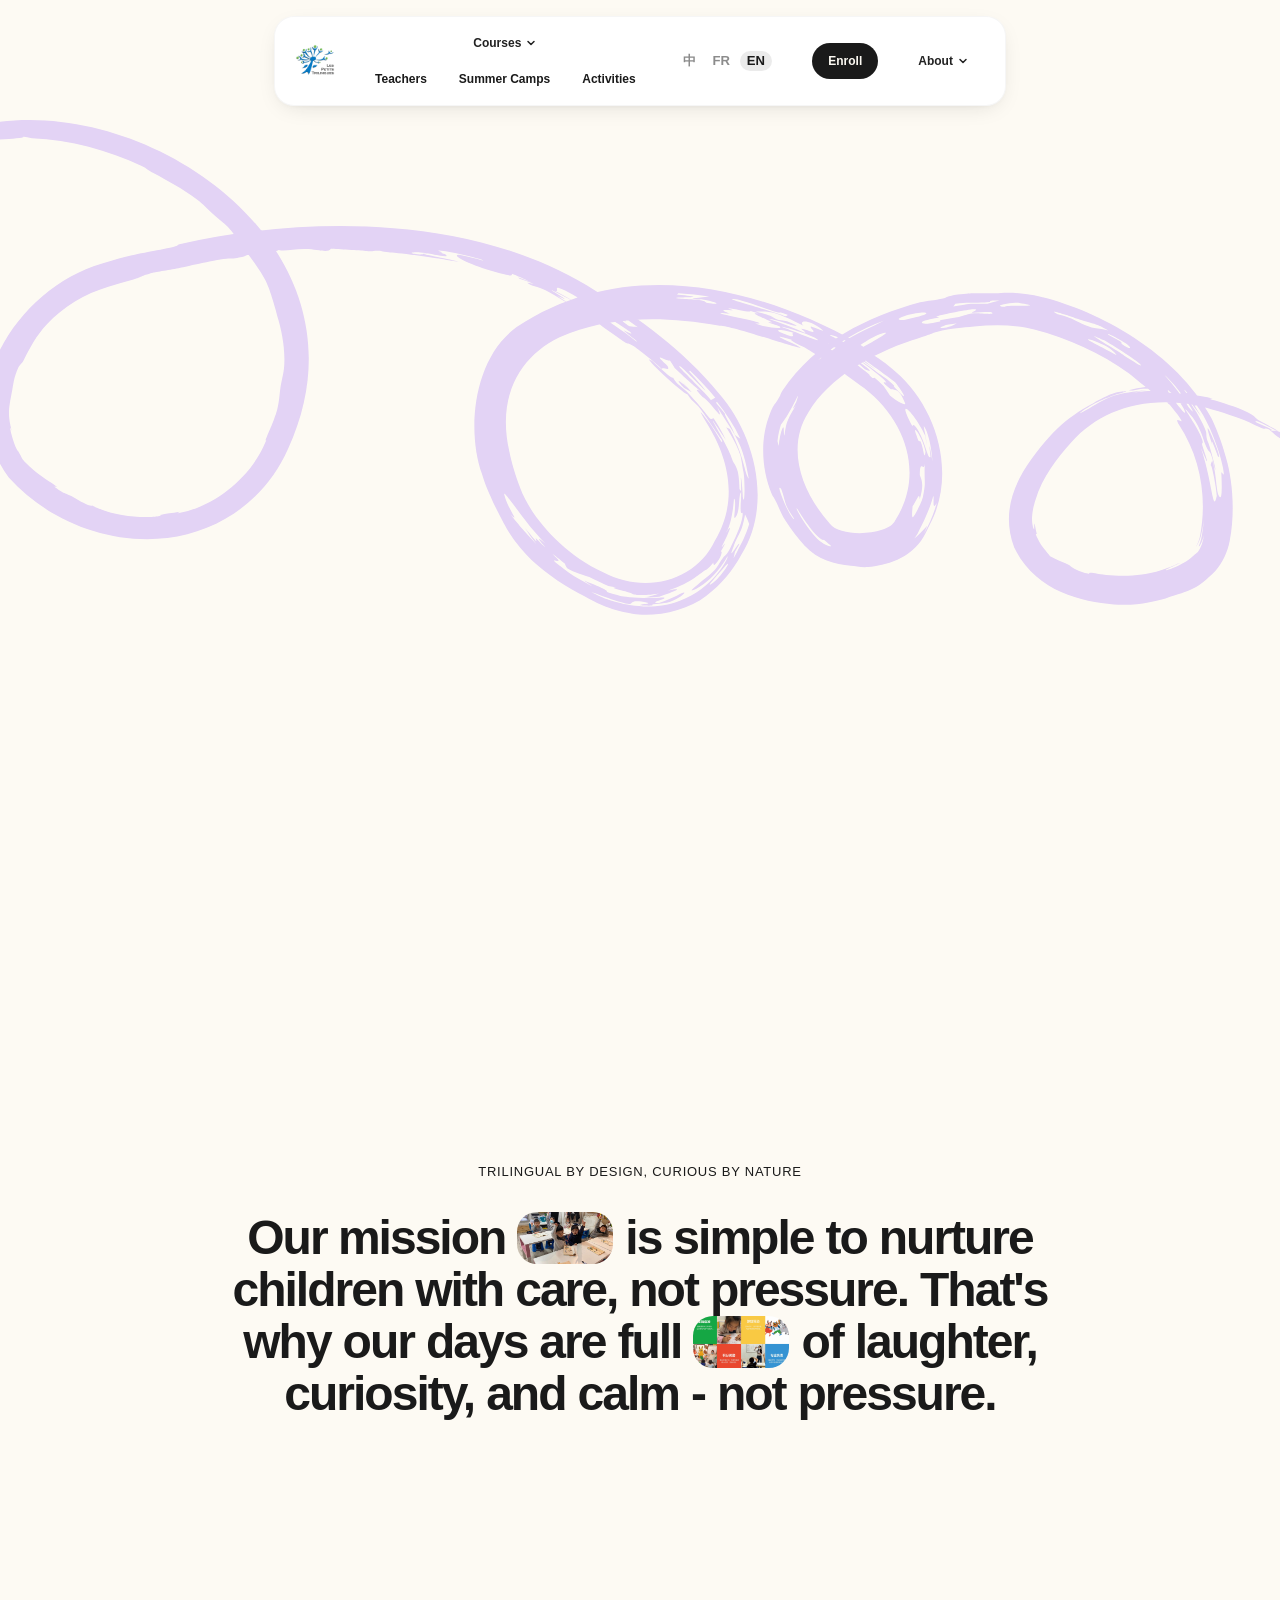
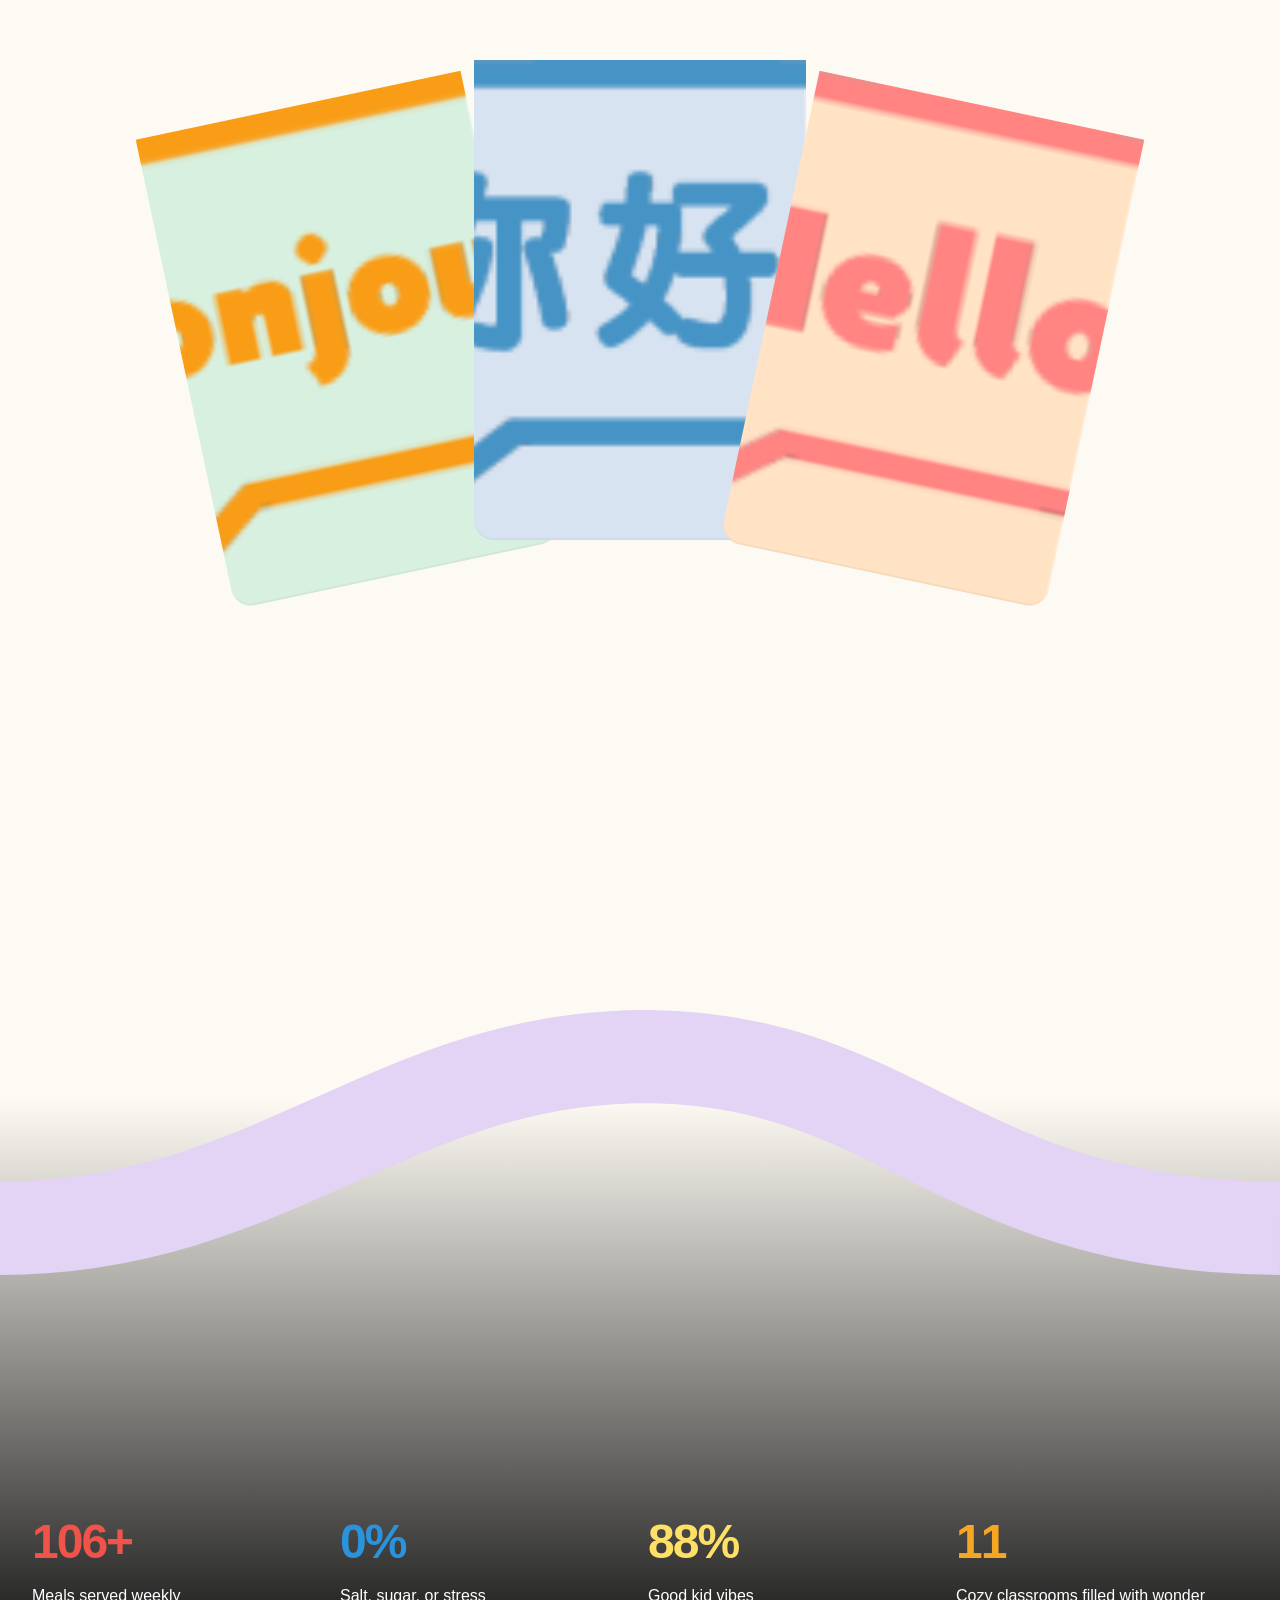
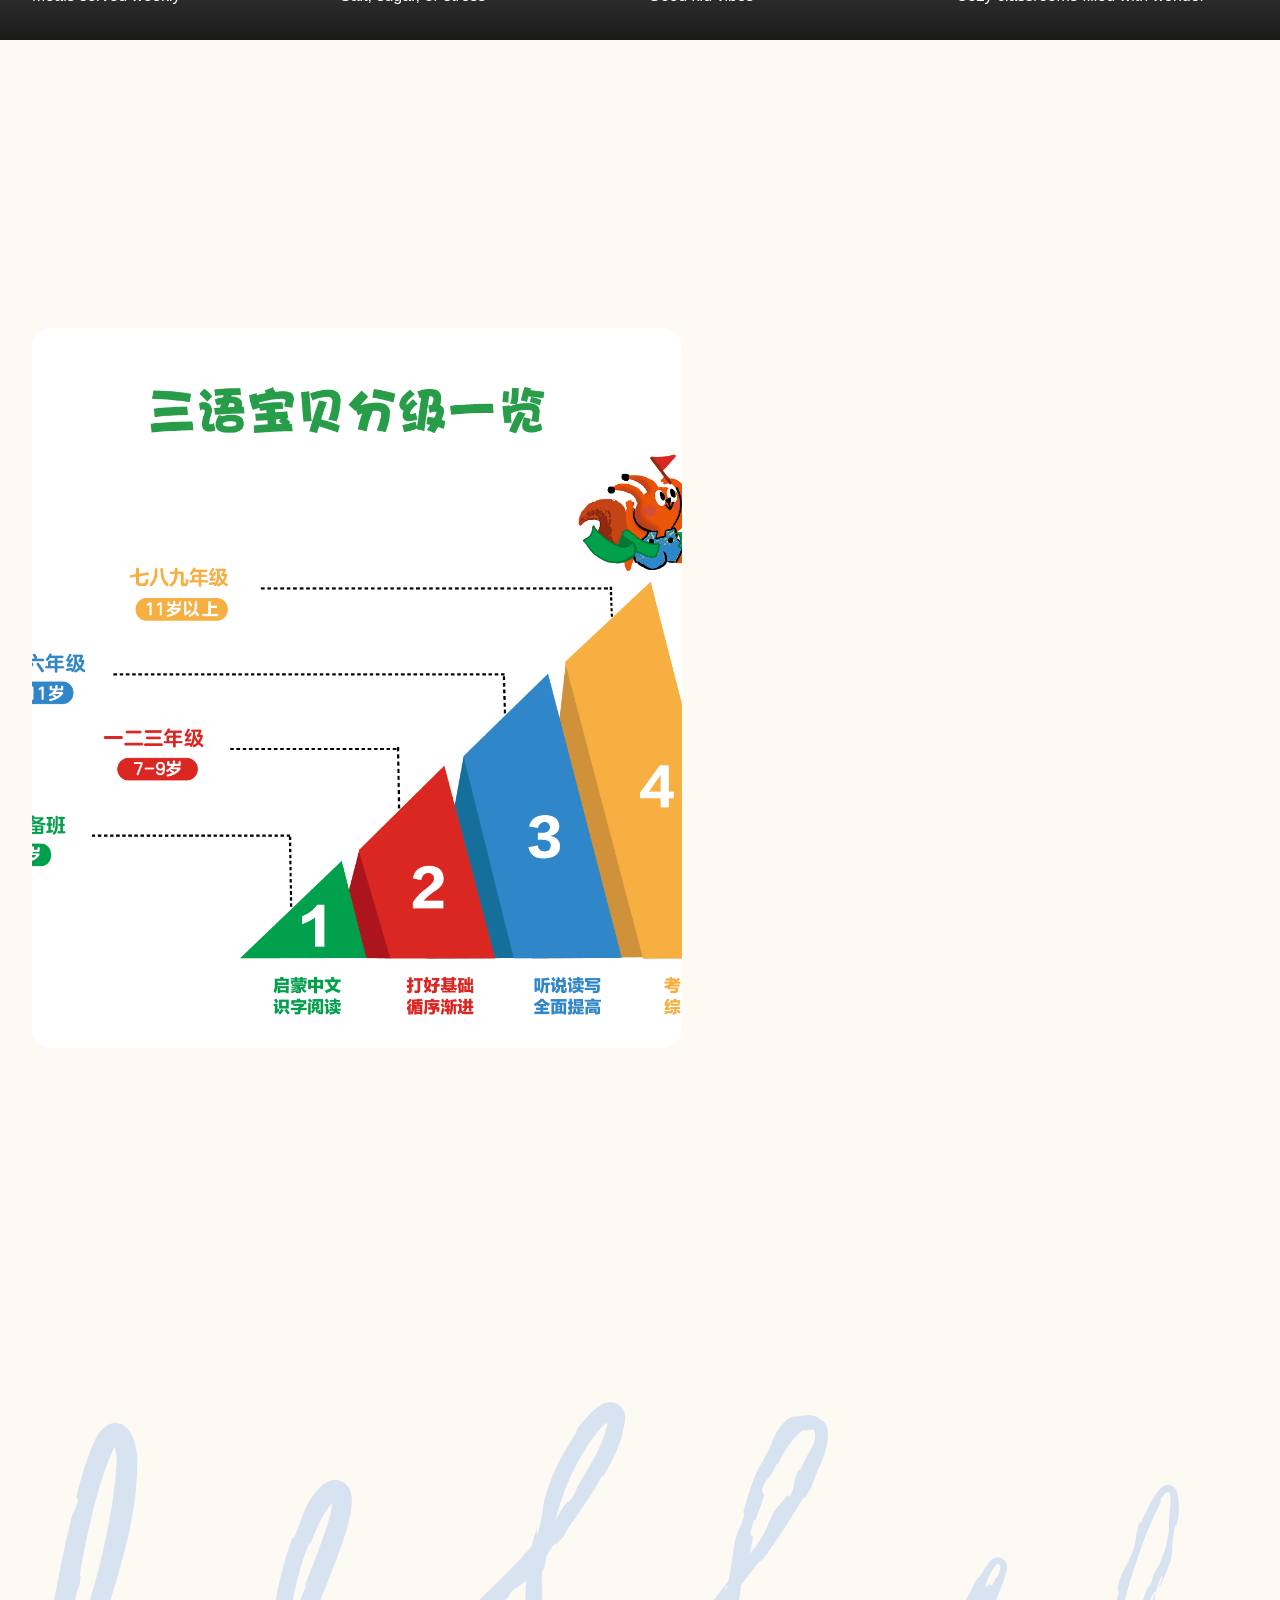
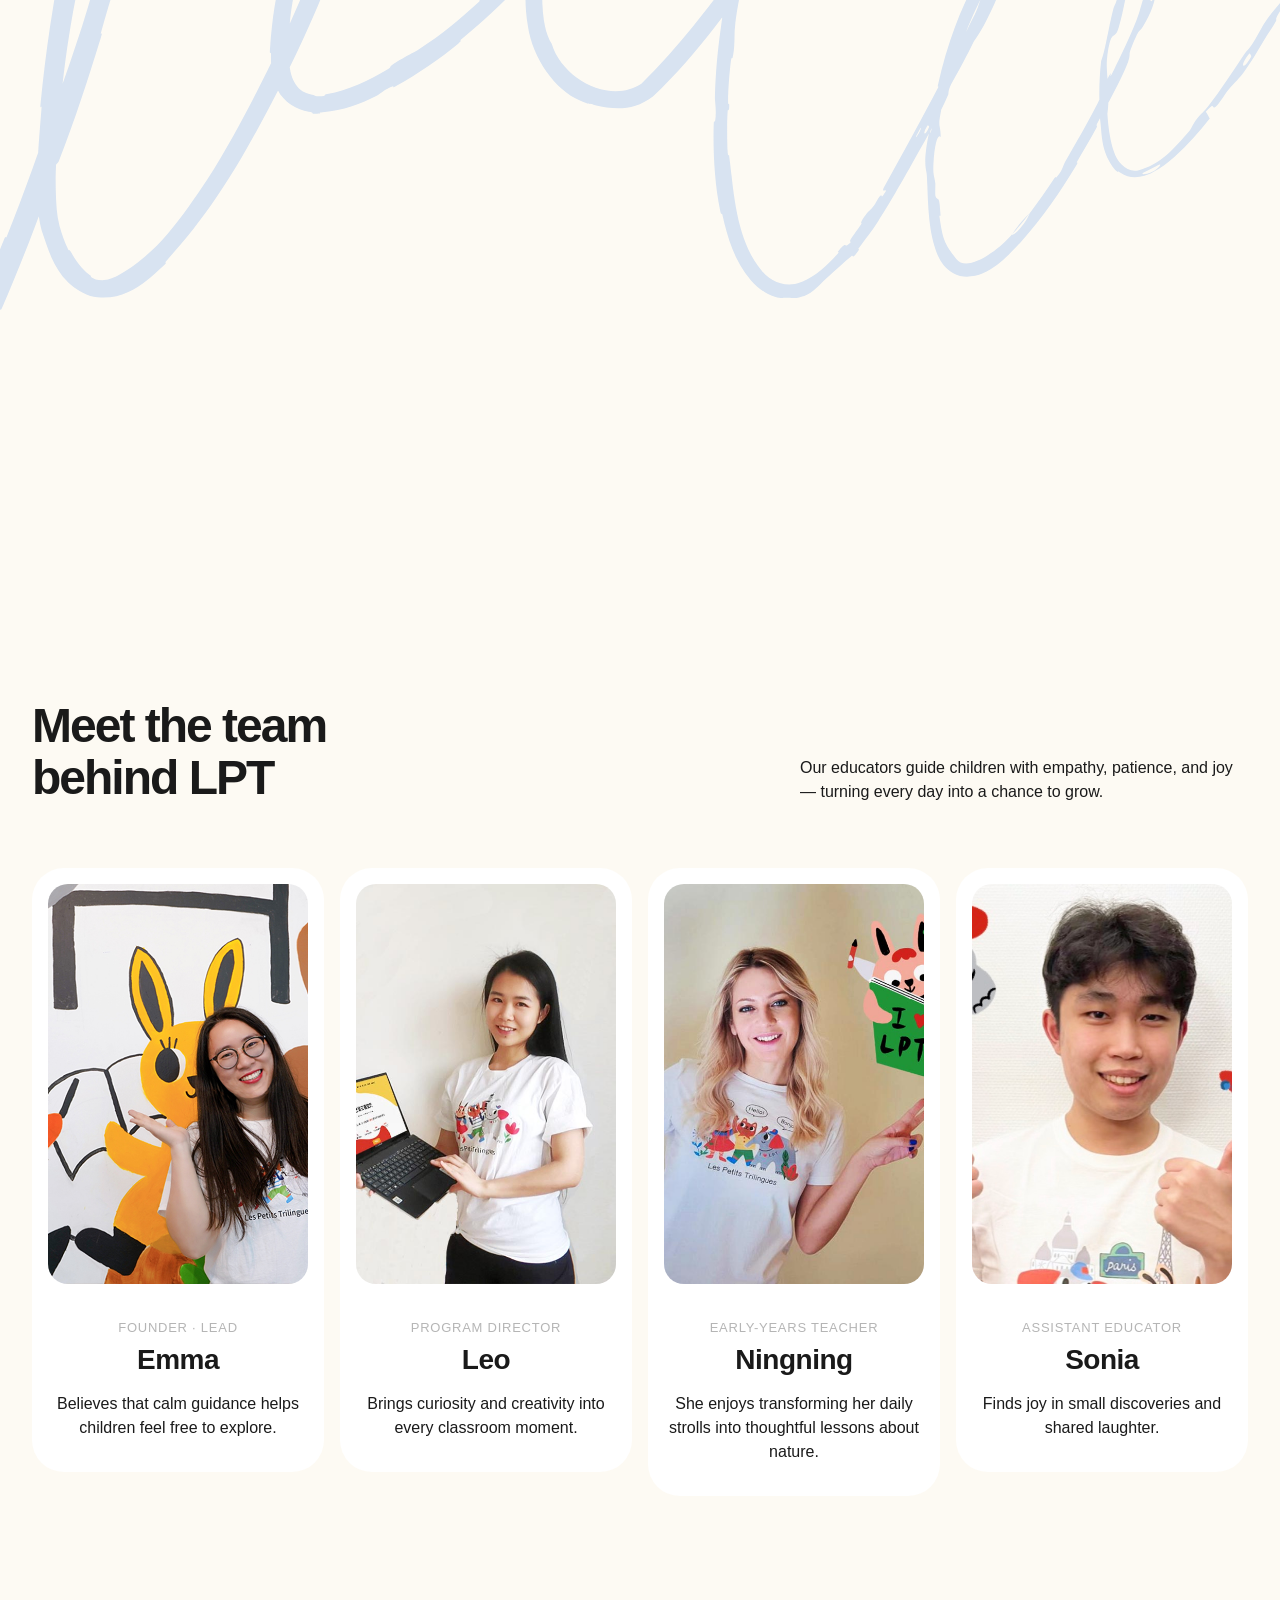
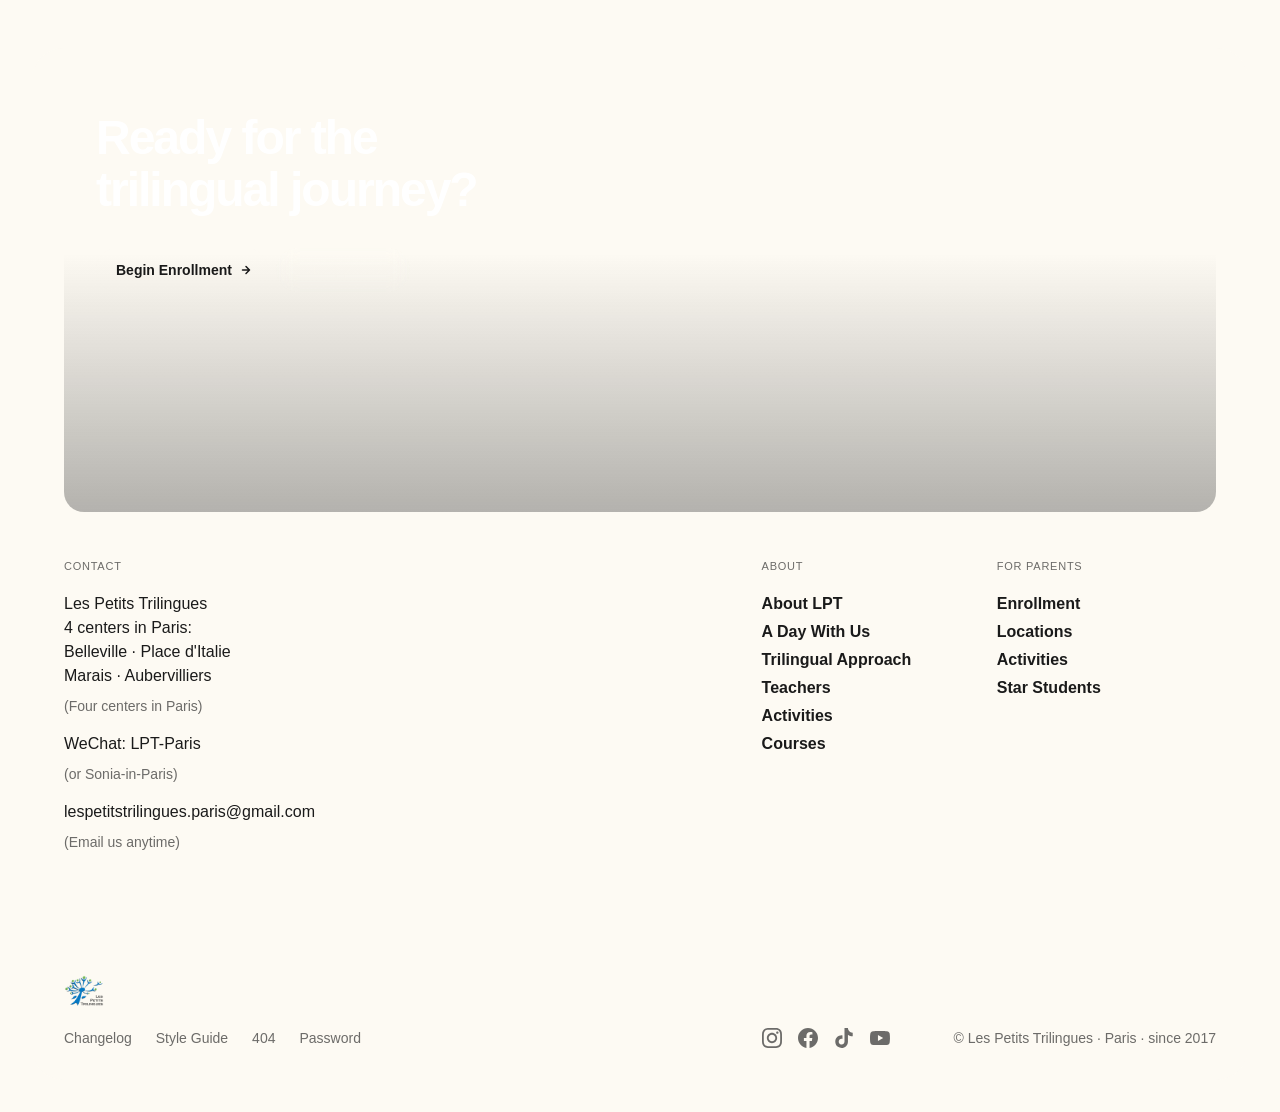
==== commit dfb92769: "Navbar: courses dropdown for the new pages + move About to the right Two navbar updates:  1. Courses" ====
--- a/about/index.html
+++ b/about/index.html
@@ -6,13 +6,15 @@
   text-rendering: optimizeLegibility;    /* Improves kerning and ligatures */
 }
 </style>
-<link rel="stylesheet" href="../assets/css/lang-switch.css?v=1777819525"/><script>try{var l=localStorage.getItem("lpt_lang")||"zh";document.documentElement.setAttribute("lang",l);}catch(e){}</script></head><body><div class="page-wrap"><div class="master-navigation"><div data-animation="default" class="navbar w-nav" data-easing2="ease" data-easing="ease" data-collapse="medium" data-w-id="b37911c6-a26d-aee2-6377-d32fabf87afd" role="banner" data-no-scroll="1" data-duration="200" data-doc-height="1"><div class="nav-mobile-bg"></div><div class="nav-container"><a href="../index.html" class="brand-nav w-nav-brand"><img src="../assets/images/6908c818b68ed7a637628a9e_Logo.png" loading="lazy" alt="Logo" class="logo-nav"/></a><nav role="navigation" class="nav-menu w-nav-menu"><div class="nav-menu-inner"><div data-hover="true" data-delay="0" class="nav-dropdown w-dropdown"><div class="nav-dropdown-toggle w-dropdown-toggle"><div><span data-lang="zh">关于</span><span data-lang="fr">À propos</span><span data-lang="en">About</span></div><div class="icon-dropdown w-embed"><svg xmlns="http://www.w3.org/2000/svg" width="100%" height="100%" viewBox="0 0 12 12" fill="none">
+<link rel="stylesheet" href="../assets/css/lang-switch.css?v=1777819797"/><script>try{var l=localStorage.getItem("lpt_lang")||"zh";document.documentElement.setAttribute("lang",l);}catch(e){}</script></head><body><div class="page-wrap"><div class="master-navigation"><div data-animation="default" class="navbar w-nav" data-easing2="ease" data-easing="ease" data-collapse="medium" data-w-id="b37911c6-a26d-aee2-6377-d32fabf87afd" role="banner" data-no-scroll="1" data-duration="200" data-doc-height="1"><div class="nav-mobile-bg"></div><div class="nav-container"><a href="../index.html" class="brand-nav w-nav-brand"><img src="../assets/images/6908c818b68ed7a637628a9e_Logo.png" loading="lazy" alt="Logo" class="logo-nav"/></a><nav role="navigation" class="nav-menu w-nav-menu"><div class="nav-menu-inner"><div data-hover="true" data-delay="0" class="nav-dropdown w-dropdown"><div class="nav-dropdown-toggle w-dropdown-toggle"><div><span data-lang="zh">课程</span><span data-lang="fr">Nos cours</span><span data-lang="en">Courses</span></div><div class="icon-dropdown w-embed"><svg xmlns="http://www.w3.org/2000/svg" width="100%" height="100%" viewBox="0 0 12 12" fill="none">
   <path d="M3 4.5L6 7.5L9 4.5" stroke="currentColor" stroke-width="var(--_❇️-icon---icon-stroke)" stroke-linecap="round" stroke-linejoin="round"/>
-</svg></div><div class="icon-mobile-drodown"><div class="mobile-dropdown-line"></div><div class="mobile-dropdown-line absolute"></div></div></div><nav class="nav-dropdown-list w-dropdown-list"><div class="nav-inner-dropdown-list"><a href="../about/index.html" aria-current="page" class="nav-dropdown-link w--current"><span data-lang="zh">关于三语宝贝</span><span data-lang="fr">Notre école</span><span data-lang="en">About LPT</span></a><a href="../day-plan/index.html" class="nav-dropdown-link"><span data-lang="zh">一日安排</span><span data-lang="fr">Une journée</span><span data-lang="en">A Day With Us</span></a><a href="../food/index.html" class="nav-dropdown-link"><span data-lang="zh">三语特色</span><span data-lang="fr">Approche trilingue</span><span data-lang="en">Trilingual Approach</span></a></div></nav></div><a href="../programs/index.html" class="nav-link w-inline-block"><div><span data-lang="zh">课程</span><span data-lang="fr">Nos cours</span><span data-lang="en">Courses</span></div></a><a href="../gallery/index.html" class="nav-link w-inline-block"><div><span data-lang="zh">金牌老师</span><span data-lang="fr">Enseignants</span><span data-lang="en">Teachers</span></div></a><a href="../summer-camps/index.html" class="nav-link w-inline-block"><div><span data-lang="zh">夏令营</span><span data-lang="fr">Camps d'été</span><span data-lang="en">Summer Camps</span></div></a><a href="../blog/index.html" class="nav-link w-inline-block"><div><span data-lang="zh">活动</span><span data-lang="fr">Activités</span><span data-lang="en">Activities</span></div></a></div></nav><div class="lang-switch" role="group" aria-label="Language"><a href="#" data-lang-switch="zh">中</a><a href="#" data-lang-switch="fr">FR</a><a href="#" data-lang-switch="en">EN</a></div><div class="nav-right"><a href="../contact-enrollment/index.html" button="" data-wf--cta-small--variant="primary" class="cta-small w-inline-block"><div class="button-text-mask button-2"><div button-text="" class="button-text"><span data-lang="zh">报名</span><span data-lang="fr">Inscription</span><span data-lang="en">Enroll</span></div></div><div button-bg="" class="button-bg"></div></a><div class="menu-button w-nav-button"><div class="menu-button-inner open"><div class="icon-nav-menu w-embed"><svg xmlns="http://www.w3.org/2000/svg" width="100%" height="100%" viewBox="0 0 12 12" fill="none">
+</svg></div><div class="icon-mobile-drodown"><div class="mobile-dropdown-line"></div></div><nav class="nav-dropdown-list w-dropdown-list"><div class="nav-inner-dropdown-list"><a href="../programs/chinese/index.html" class="nav-dropdown-link"><span data-lang="zh">中文课程</span><span data-lang="fr">Cours de chinois</span><span data-lang="en">Chinese</span></a><a href="../programs/english/index.html" class="nav-dropdown-link"><span data-lang="zh">英文课程</span><span data-lang="fr">Cours d'anglais</span><span data-lang="en">English</span></a><a href="../programs/french/index.html" class="nav-dropdown-link"><span data-lang="zh">法文课程</span><span data-lang="fr">Cours de français</span><span data-lang="en">French</span></a><a href="../programs/index.html" class="nav-dropdown-link"><span data-lang="zh">所有课程</span><span data-lang="fr">Toutes les formules</span><span data-lang="en">All courses</span></a></div></nav></div><a href="../gallery/index.html" class="nav-link w-inline-block"><div><span data-lang="zh">金牌老师</span><span data-lang="fr">Enseignants</span><span data-lang="en">Teachers</span></div></a><a href="../summer-camps/index.html" class="nav-link w-inline-block"><div><span data-lang="zh">夏令营</span><span data-lang="fr">Camps d'été</span><span data-lang="en">Summer Camps</span></div></a><a href="../blog/index.html" class="nav-link w-inline-block"><div><span data-lang="zh">活动</span><span data-lang="fr">Activités</span><span data-lang="en">Activities</span></div></a></div></nav><div class="lang-switch" role="group" aria-label="Language"><a href="#" data-lang-switch="zh">中</a><a href="#" data-lang-switch="fr">FR</a><a href="#" data-lang-switch="en">EN</a></div><div class="nav-right"><a href="../contact-enrollment/index.html" button="" data-wf--cta-small--variant="primary" class="cta-small w-inline-block"><div class="button-text-mask button-2"><div button-text="" class="button-text"><span data-lang="zh">报名</span><span data-lang="fr">Inscription</span><span data-lang="en">Enroll</span></div></div><div button-bg="" class="button-bg"></div></a><div class="menu-button w-nav-button"><div class="menu-button-inner open"><div class="icon-nav-menu w-embed"><svg xmlns="http://www.w3.org/2000/svg" width="100%" height="100%" viewBox="0 0 12 12" fill="none">
   <path d="M2 6L10 6M2 9H10M2 3L10 3" stroke="currentColor" stroke-width="var(--_❇️-icon---icon-stroke)" stroke-linecap="round" stroke-linejoin="round"/>
 </svg></div></div><div class="menu-button-inner close"><div class="icon-nav-menu w-embed"><svg xmlns="http://www.w3.org/2000/svg" width="100%" height="100%" viewBox="0 0 12 12" fill="none">
   <path d="M9 3L3 9M3 3L9 9" stroke="currentColor" stroke-width="var(--_❇️-icon---icon-stroke)" stroke-linecap="round" stroke-linejoin="round"/>
-</svg></div></div></div></div></div></div></div><section class="section hero-about-section"><div class="w-layout-blockcontainer main-container w-container"><div data-w-id="08b8467a-59f4-e6db-fa61-45fb080a9539" style="opacity:0;filter:blur(10px)" class="headline-hero about"><div data-wf--tag--variant="lift" class="label-master"><div class="label-small"><span data-lang="zh">关于三语宝贝</span><span data-lang="fr">Notre école</span><span data-lang="en">About LPT</span></div></div><h1><span data-lang="zh">三语启蒙 · 童心求索</span><span data-lang="fr">Trois langues, un cœur curieux</span><span data-lang="en">Three languages, one curious heart</span></h1></div></div><div class="hero-bg about w-embed"><svg xmlns="http://www.w3.org/2000/svg" width="100%" height="auto" viewBox="0 0 1440 557" fill="none">
+</svg></div></div></div></div><div data-hover="true" data-delay="0" class="nav-dropdown w-dropdown"><div class="nav-dropdown-toggle w-dropdown-toggle"><div><span data-lang="zh">关于</span><span data-lang="fr">À propos</span><span data-lang="en">About</span></div><div class="icon-dropdown w-embed"><svg xmlns="http://www.w3.org/2000/svg" width="100%" height="100%" viewBox="0 0 12 12" fill="none">
+  <path d="M3 4.5L6 7.5L9 4.5" stroke="currentColor" stroke-width="var(--_❇️-icon---icon-stroke)" stroke-linecap="round" stroke-linejoin="round"/>
+</svg></div><div class="icon-mobile-drodown"><div class="mobile-dropdown-line"></div><div class="mobile-dropdown-line absolute"></div></div></div><nav class="nav-dropdown-list w-dropdown-list"><div class="nav-inner-dropdown-list"><a href="../about/index.html" aria-current="page" class="nav-dropdown-link w--current"><span data-lang="zh">关于三语宝贝</span><span data-lang="fr">Notre école</span><span data-lang="en">About LPT</span></a><a href="../day-plan/index.html" class="nav-dropdown-link"><span data-lang="zh">一日安排</span><span data-lang="fr">Une journée</span><span data-lang="en">A Day With Us</span></a><a href="../food/index.html" class="nav-dropdown-link"><span data-lang="zh">三语特色</span><span data-lang="fr">Approche trilingue</span><span data-lang="en">Trilingual Approach</span></a></div></nav></div></div></div></div><section class="section hero-about-section"><div class="w-layout-blockcontainer main-container w-container"><div data-w-id="08b8467a-59f4-e6db-fa61-45fb080a9539" style="opacity:0;filter:blur(10px)" class="headline-hero about"><div data-wf--tag--variant="lift" class="label-master"><div class="label-small"><span data-lang="zh">关于三语宝贝</span><span data-lang="fr">Notre école</span><span data-lang="en">About LPT</span></div></div><h1><span data-lang="zh">三语启蒙 · 童心求索</span><span data-lang="fr">Trois langues, un cœur curieux</span><span data-lang="en">Three languages, one curious heart</span></h1></div></div><div class="hero-bg about w-embed"><svg xmlns="http://www.w3.org/2000/svg" width="100%" height="auto" viewBox="0 0 1440 557" fill="none">
   <path d="M972.472 301.805C1019.5 338.258 1040.11 398.783 1007.06 450.668C999.63 467.246 945.536 470.216 933.642 454.294C900.199 416.458 884.665 367.533 909.525 328.702C933.241 289.513 980.169 263.363 1026.06 247.853C1048.82 240.598 1047.09 240.297 1053.56 238.411C1071.43 233.789 1082.65 233.811 1095.83 232.355C1119.38 229.922 1142.99 230.38 1163.48 235.601C1201.87 245.598 1238.36 261.971 1270.62 285.446C1320.49 326.768 1299.5 304.732 1316 320.427C1344.01 355.068 1317.49 327.589 1326.2 342.442C1350.02 378.716 1358.35 423.621 1350.2 467.114C1349.32 472.113 1347.6 476.625 1344.99 480.884C1347.89 476.809 1349.96 472.37 1351.19 467.302C1352.56 461.351 1353.63 455.592 1354.46 449.551C1353.92 455.407 1353.08 461.7 1352.11 467.477C1351.09 473.888 1348.83 478.492 1348.66 479.578C1348.25 480.53 1351.28 478.452 1354.16 467.867C1354.26 467.437 1354.36 466.998 1354.46 466.55C1354.39 466.997 1354.33 467.443 1354.27 467.888C1353.37 474.502 1351.32 480.378 1347.46 486.271C1346.1 486.547 1340.14 493.375 1331.76 498.231C1323.62 503.24 1313.72 506.423 1311.98 506.394C1308.61 506.725 1327.47 498.924 1326.94 498.456C1326.24 498.268 1307.77 508.657 1284.6 511.31C1261.78 514.693 1237.78 510.981 1234.75 510.332C1218.26 506.992 1231.95 512.998 1218.09 508.886C1206.28 504.789 1205.23 502.343 1202.61 500.687C1200.18 498.701 1195.89 498.365 1181.35 490.761C1173.85 480.402 1171.71 480.74 1165.53 466.874C1164.87 465.009 1166.55 466.059 1166.31 465.237C1163.73 454.465 1164.35 452.914 1163.76 454.53C1163.36 456.115 1163.5 460.499 1163.46 460.445C1162.2 459.735 1160.56 452.886 1161.15 445.398C1161.56 437.981 1164.14 429.949 1164.92 427.375C1172.8 401.841 1188.66 381.258 1205.3 362.618C1233.52 331.032 1275.82 313.674 1327.45 318.428C1345.35 318.365 1396.92 335.061 1412.07 343.272C1427.44 350.356 1419.98 344.995 1428.23 348.446C1438.98 358.669 1450.58 365.061 1477.45 382.6C1484.96 392.187 1485.47 389.174 1501.76 405.067C1515.48 418.359 1534.04 445.351 1546.19 461.778C1533.57 441.965 1536.13 443.081 1519.4 421.994C1516.11 412.565 1442.07 354.977 1447.95 358.339C1452.05 358.753 1476.96 377.877 1477.87 378.674C1484.4 381.846 1471.83 369.266 1458.34 361.241C1461.41 363.65 1465.09 366.561 1468.31 369.251C1438.31 351.305 1462.32 358.044 1436.19 349.94C1432.94 349.035 1433.65 350.355 1428.53 348.544C1427.72 347.707 1433.93 350.076 1429.01 347.242C1423.98 344.306 1413.41 341.004 1412.49 339.085C1411.19 336.06 1432.41 347.545 1433.93 348.513C1433.94 348.533 1433.95 348.553 1433.96 348.573C1448.52 355.442 1419.22 339.09 1417.67 338.562C1408.77 333.014 1415.74 334.959 1401.65 327.824C1393.66 323.64 1371.66 316.672 1363.41 314.654C1355.23 312.431 1368.27 314.678 1362.77 313.096C1357.27 311.509 1350.15 310.72 1343.57 309.399C1340.76 308.834 1341.07 307.813 1339.68 307.566C1324.77 305.249 1334.4 308.507 1320.84 307.285C1312.21 306.098 1282.13 306.034 1302.77 304.261C1292.79 304.381 1283.04 305.321 1273.19 307.179C1279.31 305.586 1285.78 304.429 1291.86 303.495C1273.2 305.959 1264.43 306.669 1252.91 310.292C1241.43 314.17 1232.58 320.719 1220.95 326.86C1208.66 333.982 1216.7 327.181 1229.97 319.777C1243.2 312.187 1262.33 306.665 1266.51 305.616C1269.78 304.584 1256.66 306.245 1254.7 306.985C1245.97 309.538 1236.6 315.035 1230.51 318.265C1212.97 327.59 1201.55 335.65 1189.33 347.32C1186.26 350.306 1183.21 353.432 1180.13 356.808C1156.66 383.755 1120.7 427.485 1141 481.021C1165.12 530.904 1216.24 541.597 1252.94 545.072C1281.6 546.876 1298.67 541.333 1311.24 538.201C1340.44 528.752 1346.03 528.753 1367.49 507.153C1374.9 498.49 1381.12 486.642 1383.45 473.439C1389.84 440.96 1386.37 403.174 1379.28 379.877C1373.37 358.287 1365.12 339.641 1362.3 334.547C1323.84 261.451 1234.82 214.615 1173.07 199.401C1172.67 199.296 1172.27 199.193 1171.88 199.092C1140.19 191.758 1125.52 195.282 1119.15 194.855C1091.98 195.432 1099.11 193.734 1077.35 196.453C1065.57 198.258 1063.78 200.192 1062.22 200.504C1048.67 203.616 1045.69 202.499 1035.13 205.147C975.702 221.524 917.972 249.243 880.168 304.526C877.603 308.573 878.525 308.698 876.907 311.37C870.367 323.146 871.845 316.862 866.256 330.156C855.008 358.239 856.533 392.379 868.187 420.651C869.318 423.436 870.844 424.6 873.67 430.676C876.485 436.556 878.33 442.346 883.744 450.926C890.19 461.023 897 469.671 904.991 478.67C920.403 495.24 939.235 499.491 957.112 501.49C962.3 501.973 968.749 503.522 976.648 502.929C995.496 501.508 1024.98 493.683 1039.07 468.931C1041.71 464.134 1043.89 459.731 1045.67 455.939C1077.47 396.598 1052.64 321.687 1007.52 283.285C997.468 273.779 986.442 266.886 980.836 262.882C967.536 253.666 978.361 259.605 964.4 250.56C851.157 186.893 703.551 151.404 581.216 232.941C531.674 268.512 525.075 350.789 542.138 398.034C546.575 412.912 549.838 418.765 553.396 426.848C554.633 429.597 556.011 432.615 557.76 436.304C570.808 461.298 572.419 466.529 591.719 488.572C607.605 505.73 629.771 520.825 650.999 532.486C672.456 543.614 682.353 550.476 711.493 555.467C735.422 559.836 772.794 552.445 794.733 535.119C811.788 522.872 824.606 506.338 833.988 489.223C870.065 431.436 848.529 352.18 808.352 307.017C769.105 258.861 719.508 224.09 670.305 192.345C601.868 148.459 521.893 128.001 442.617 121.661C365.668 115.361 280.061 121.785 203.077 139.376C195.869 141.065 207.304 140.434 184.03 145.095C171.535 147.716 153.823 150.078 125.365 158.211C121.543 159.312 117.742 160.435 113.963 161.58C22.8631 188.084 -60.0144 305.476 9.82503 402.201C69.0319 468.365 174.751 494.32 253.519 448.666C284.552 431.147 309.627 402.853 323.986 370.117C445.528 105.928 62.2022 -94.0815 -106.267 46.1057C-115.41 53.6316 -107.422 53.5718 -101.092 50.915C-96.3336 46.6539 -91.871 42.6888 -86.4456 38.5917C-76.1718 40.1577 -78.9869 38.0435 -50.1378 27.3495C-32.137 21.6287 -45.9163 28.2272 -36.0938 26.2617C-23.5035 21.8758 36.6618 21.2715 25.0947 18.4512C28.8467 19.0784 32.2795 19.747 35.8983 20.4949C79.5273 22.3732 121.135 33.7557 159.424 51.851C166.021 55.0287 165.82 56.2543 172.491 59.7394C190.266 69.2663 204.496 76.8956 221.226 89.2386C230.245 96.1154 230.633 98.0289 241.819 107.634C252.641 117.456 254.071 115.834 266.008 132.001C256.151 123.381 294.53 166.922 301.427 186.691C302.953 189.315 310.28 212.489 313.176 224.833C316.604 237.178 321.065 256.348 319.734 276.401C319.105 285.561 316.981 291.406 315.519 301.02C314.453 307.868 314.214 316.69 311.994 325.259C309.916 334.205 302.211 351.863 300.625 355.246C299.814 357.181 299.274 358.478 298.948 359.323C297.297 363.554 301.474 355.882 298.564 362.562C282.632 401.207 242.144 434.453 201.493 442.212C196.565 443.266 203.078 440.52 202.403 440.621C168.888 445.537 186.85 443.41 177.841 445.785C173.465 446.784 154.552 447.793 137.12 444.433C119.618 441.405 104.251 434.697 104.425 433.653C101.541 435.542 88.786 427.879 85.5448 425.959C72.6846 418.742 73.9885 422.147 62.318 413.539C58.1551 410.31 67.4179 414.902 62.7715 411.72C51.7993 404.047 40.8079 397.971 28.3759 385.165C27.9327 384.705 27.494 384.232 27.0603 383.744C24.3663 380.564 24.2515 378.951 20.5017 372.685C15.2837 367.1 8.13869 335.671 13.1627 349.749C8.54787 331.019 9.45497 326.325 13.7573 303.625C15.0953 297.934 15.2856 289.851 20.7848 278.234C22.6887 274.363 24.1593 275.123 27.0296 269.395C33.812 256.377 40.0549 243.504 53.0233 229.573C71.1433 210.255 95.4891 195.364 121.891 187.579C131.238 184.785 140.717 182.061 150.125 179.408C160.256 176.597 157.234 175.55 172.104 171.841C174.275 171.279 192.525 168.526 202.872 166.286C208.994 164.768 241.268 157.801 247.835 156.845C258.707 155.023 260.853 156.435 266.774 155.286C283.894 152.123 269.763 151.358 290.946 152.296C297.574 149.686 309.8 148.754 313.526 146.176C320.838 148.102 329.887 144.993 343.768 145.194C357.66 145.399 369.002 150.135 372.289 144.883C378.764 145.317 406.2 146.9 410.791 147.313C424.393 148.192 417.199 146.373 427.457 147.201C429.261 147.373 427.304 148.154 438.895 148.992C446.581 148.903 501.825 156.749 504.991 157.91C542.466 164.202 484.958 152.568 476.789 151.004C475.31 151.072 473.845 151.149 472.269 151.211C455.509 149.493 465.278 148.477 472.96 149.002C480.624 149.498 494.6 152.816 500.955 153.314C504.145 153.562 502.722 150.495 493.177 149.142C503.477 150.126 489.751 146.817 493.904 146.763C498.561 146.188 544.134 156.291 543.864 158.247C535.458 155.98 524.989 153.368 516.373 151.577C504.726 151.827 536.691 166.764 567.296 173.614C589.597 179.078 555.247 163.215 604.783 185.522C597.094 182.25 590.496 179.839 583.358 177.251C581.934 178.742 594.146 181.174 599.718 184.273C602.385 185.697 584.662 179.779 599.412 186.438C613.266 189.512 622.033 196.35 642.137 207.935C636.807 204.255 631.348 200.704 625.801 197.291C661.728 214.213 580.655 170.027 649.172 206.025C641.225 201.133 633.079 196.665 624.772 192.313C629.293 193.48 624.112 187.529 628.053 188.829C637.813 192.036 650.351 199.949 661.001 206.823C661.682 207.259 662.362 207.691 663.04 208.117C667.887 211.174 665.338 208.578 665.742 208.833C672.517 213.122 670.24 213.035 676.079 216.965C683.298 221.728 704.703 235.161 707.842 237.702C716.246 244.191 700.587 235.724 701.343 236.516C706.154 241.251 717.722 248.678 716.263 249.441C702.411 238.096 672.224 217.939 658.817 210.222C651.313 205.881 649.167 205.138 658.023 211.458C662.377 214.638 669.878 219.853 680.516 227.446C659.427 216.383 663.672 222.638 691.263 241.949C713.839 258.309 699.95 246.747 712.518 254.209C714.28 254.952 743.844 277.812 744.371 280.06C744.777 277.279 755.302 283.833 750.756 276.579C750.128 275.471 738.219 265.565 743.596 267.573C746.313 268.559 753.593 272.065 753.462 270.314C755.324 273.086 757.191 276.05 758.988 278.907C775.945 295.009 778.641 296.985 788.531 305.432C787.612 305.438 777.707 298.46 790.208 311.372C790.832 312.063 792.19 311.906 798.333 318.78C810.442 332.879 812.751 336.349 806.766 322.724C827.109 355.865 835.901 362.398 842.402 403.71C837.146 396.214 838.137 380.908 821.263 347.806C819.689 346.852 818.537 346.649 816.922 345.699C829.721 366.326 831.181 372.718 832.536 375.966C833.533 379.367 833.849 380.296 835.929 394.032C838.282 400.649 838.103 436.875 835.748 424.679C835.831 421.795 834.25 399.953 833.288 402.608C833.858 403.072 834.063 429.524 833.285 431.771C832.802 446.081 834.51 441.343 835.33 441.794C835.267 441.922 838.152 449.39 821.172 482.27C820.158 484.087 819.076 485.94 817.92 487.82C816.705 489.764 815.414 489.814 812.854 493.41C807.795 500.226 808.929 500.824 803.768 506.535C798.722 511.927 790.14 518.051 781.688 525.435C773.494 531.983 780.542 529.981 790.957 522.697C801.494 515.467 813.117 501.289 818.07 491.461C821.946 487.294 805.47 525.809 764.904 540.934C724.477 556.635 681.688 538.755 677.928 537.253C639.029 519.36 704.477 547.786 709.492 544.112C711.196 543.691 710.857 538.96 728.468 543.224C733.884 544.559 711.249 545.025 724.726 546.284C738.378 547.006 732.921 545.114 733.9 545.059C737.225 544.789 751.645 543.279 753.398 542.353C767.076 537.06 771.396 531.501 769.532 531.686C767.481 531.493 759.658 537.066 741.415 543.437C733.125 543.299 738.425 541.735 742.91 540.036C747.422 538.244 751.18 536.611 741.541 537.439C718.128 538.667 701.017 535.781 698.036 535.377C663.799 525.595 703.109 536.831 663.146 520.668C641.559 509.793 693.85 540.387 645.54 513.141C607.844 486.07 629.382 499.279 628.336 495.174C628.158 494.097 609.539 477.808 635.584 499.23C635.878 500.424 636.717 502.327 638.066 504.173C645.208 508.725 659.072 512.462 662.942 514.261C682.04 523.183 680.767 524.188 693.181 525.934C683.972 525.713 698.165 528.752 703.341 530.281C712.969 533.318 711.422 533.494 712.949 533.899C714.434 533.813 719.515 536.022 741.68 532.575C736.074 534.539 730.729 535.957 724.861 536.969C730.393 537.215 735.982 537.045 741.508 536.395C749.777 533.505 776.169 524.201 751.179 529.471C780.29 520.298 787.862 508.944 794.545 506.101C795.698 505.483 799.055 502.2 802.551 497.769C802.409 498.912 802.912 501.182 803.667 500.6C810.338 495.665 813.967 482.981 810.63 485.962C812.606 482.643 814.074 479.804 814.585 478.798C814.599 478.771 814.612 478.744 814.626 478.718C816.119 475.712 815.102 476.929 813.935 478.343C812.694 479.844 811.284 481.506 812.52 478.879C812.603 478.7 812.786 478.349 813.044 477.86C815.473 473.78 821.646 459.727 821.184 459.209C820.18 457.624 817.368 464.259 817.394 463.947C816.765 463.501 823.348 456.83 825.714 426.036C827.153 425.35 827.287 432.257 826.72 438.402C826.21 444.566 825.234 450.039 827.63 446.738C833.094 439.256 830.295 421.961 833.871 418.313C833.223 416.927 832.677 416.328 831.915 415.173C831.661 388.728 826.287 389.226 823.775 381.912C820.223 366.764 781.277 306.713 816.72 360.287C812.808 351.721 807.945 343.385 802.792 335.489C796.31 337.411 803.716 339.064 773.14 306.108C766.16 299.072 762.11 298.668 757.134 289.781C756.213 292.704 735.466 271.959 732.934 270.645C718.304 261.107 765.167 305.565 773.58 308.937C779.399 318.364 781.444 316.501 788.819 326.184C798.988 340.463 800.152 342.433 811.779 359.554C815 369.253 806.32 351.491 797.319 339.671C788.219 327.847 782.427 320.325 798.037 345.833C807.492 362.25 838.066 416.397 804.348 473.141C782.694 519.079 725.708 533.891 678.465 508.883C631.421 486.76 596.888 445.384 585.352 414.382C578.549 396.48 575.43 384.384 573.144 373.634C556.659 302.255 593.099 256.82 641.272 239.608C689.505 221.658 744.484 219.862 809.719 231.369C823.544 230.816 916.702 264.127 898.368 254.705C896.163 252.852 855.935 236.742 891.608 247.34C884.144 245.961 903.697 254.902 905.322 255.963C940.382 277.803 921.38 264.54 972.472 301.805ZM1028.59 470.746C1030.03 468.924 1031.3 467.029 1032.38 465.11C1052.04 427.069 1049.09 420.032 1050.28 424.105C1050.66 427.586 1048.65 439.954 1053.88 430.931C1050.17 443.81 1045.64 454.261 1039.36 465.786C1040.74 462.658 1041.98 459.585 1043.13 456.493C1043.14 456.481 1043.14 456.468 1043.15 456.455C1040.21 459.692 1037.13 462.875 1033.92 465.99C1032.24 467.776 1030.44 469.363 1028.59 470.746ZM1318.96 301.273C1315.33 300.45 1311.65 299.713 1307.6 299.109C1294.96 299.403 1282.27 300.913 1269.82 303.897C1271.41 303.993 1272.94 304.127 1274.51 304.267C1289.24 301.379 1304.16 300.504 1318.96 301.273ZM825.137 480.447C830.745 464.218 834.027 466.842 838.198 443.87C839.945 447.148 841.433 450.875 842.857 454.495C837.975 469.776 835.106 474.111 828.897 486.461C827.816 488.513 826.619 490.734 825.247 493.166C825.785 490.804 826.302 488.367 826.726 485.999C826.835 485.821 826.945 485.641 827.054 485.461C828.689 482.776 830.308 479.955 831.681 477.359C831.772 474.553 828.222 480.752 825.39 484.558C823.169 487.568 821.751 489.059 823.847 483.721C824.184 482.839 824.604 481.772 825.105 480.499C825.115 480.482 825.126 480.464 825.137 480.447ZM799.693 315.041C794.084 307.637 768.172 282.569 764.987 278.822C755.965 263.805 825.223 339.726 775.182 282.778C775.756 282.687 775.827 282.118 776.149 281.787C786.175 291.353 795.745 301.471 804.679 312.469C802.768 313.022 801.664 314.547 799.693 315.041ZM883.711 220.871C870.89 215.197 805.875 198.781 827.608 201.602C834.158 202.132 862.459 212.492 873.217 216.123C880.225 218.359 872.948 214.09 886.49 219.441C885.637 219.909 884.979 220.531 883.676 220.853C883.688 220.859 883.699 220.865 883.711 220.871ZM904.552 239.197C891.687 233.447 878.136 228.147 864.584 223.644C875.18 224.79 894.169 233.108 896.229 231.176C892.625 229.549 889.025 227.984 885.348 226.447C882.264 225.951 879.316 225.538 876.322 225.139C865.04 219.994 872.441 221.265 850.101 215.379C864.49 215.502 868.345 213.059 904.029 231.398C897.857 226.677 907.241 222.236 925.622 236.395C929.006 238.99 912.937 232.228 912.64 232.361C909.454 232.983 917.798 237.967 914.457 238.406C912.95 238.561 903.383 234.447 901.533 234.918C900.693 235.131 909.114 240.337 904.552 239.197ZM934.476 242.744C930.879 239.669 946.211 244.294 957.432 251.788C974.776 263.556 945.614 248.115 934.476 242.744ZM1319.04 301.28C1319.01 301.278 1318.99 301.275 1318.96 301.273C1318.97 301.276 1318.99 301.28 1319 301.283C1319.01 301.282 1319.03 301.281 1319.04 301.28ZM826.838 354.318C822.888 343.884 813.72 330.346 815.611 330.517C812.393 326.251 808.95 321.986 805.494 317.98C805.887 317.741 806.312 317.542 806.701 317.307C816.713 329.902 825.741 343.516 832.891 358.469C830.919 357.096 828.998 355.91 826.838 354.318ZM708.246 232.14C692.187 220.982 706.777 228.744 703.839 225.451C700.917 222.124 686.053 213.032 688.505 212.981C698.096 219.342 708.039 226.18 717.56 233.081C714.149 232.519 711.443 232.523 708.214 232.118C708.225 232.125 708.235 232.133 708.246 232.14ZM948.873 249.765C937.59 257.69 942.752 255.008 920.274 270.419C920.289 270.406 920.305 270.393 920.321 270.38C939.364 252.468 968.079 234.904 994.821 225.687C979.522 233.78 966.977 238.039 948.873 249.765ZM799.334 522.449C794.304 525.908 813.611 505.133 817.194 500.447C824.661 493.28 808.526 518.039 799.334 522.449ZM1368.67 423.624C1364.54 443.476 1363.62 405.902 1351.31 369.832C1350.58 366.531 1359.31 389.747 1357.81 382.554C1357.8 381.787 1353.4 368.815 1352.47 365.505C1351.67 362.147 1354.23 364.985 1352.49 359.598C1349.64 349.916 1336.73 331.428 1333.15 324.898C1332.78 323.929 1341.98 334.613 1342.41 335.425C1350.96 347.234 1354.42 361.092 1355.2 363.098C1359.33 373.735 1360.13 371.625 1361.5 374.253C1364.03 379.229 1365.72 388.896 1365.88 389.517C1371.42 406.298 1361.54 367.251 1358.95 362.301C1354.24 348.317 1363.06 359.315 1345.63 327.915C1344 324.977 1320.36 291.396 1351.07 333.065C1338.52 310.814 1331.78 303.734 1332.47 303.576C1332.91 303.56 1339.76 311.135 1347.52 322.76C1364.34 345.508 1376.46 387.698 1376.59 396.152C1377.55 403.826 1373.88 392.619 1374 397.358C1374.5 408.02 1375.11 425.897 1372.6 424.337C1367.74 421.186 1369.11 398.162 1363.69 383.081C1363.08 384.958 1362.24 385.844 1361.94 389.02C1362.97 383.913 1369.92 422.009 1368.68 423.623C1368.68 423.623 1368.68 423.623 1368.67 423.624ZM1228.07 233.501C1207.21 225.87 1209.76 223.61 1189.92 218.606C1173.64 210.339 1207.43 221.585 1211.21 223.385C1228.97 229.984 1229.95 227.024 1246.98 236.798C1240.18 235.249 1234.49 234.484 1228.07 233.501ZM1364.17 366.341C1360.22 351.524 1369.89 377.099 1370.08 378.23C1378.76 388.195 1345.85 312.395 1364.17 366.341ZM798.482 206.16C791.025 205.174 795.968 204.342 789.443 203.007C782.912 201.523 760.191 200.913 760.79 200.124C761.435 198.995 803.435 200.414 761.474 196.224C762.94 195.787 762.484 195.361 763.21 194.928C774.963 195.721 786.42 196.955 798.012 198.654C791.451 199.228 784.788 200.013 778.618 200.852C784.885 202.741 788.671 201.685 789.017 201.724C789.017 201.725 789.016 201.727 789.016 201.728C801.056 203.392 815.07 208.622 798.482 206.16ZM876.802 414.13C879.401 410.656 882.245 429.232 885.832 436.093C889.172 443.293 895.832 450.707 892.395 448.455C884.441 439.332 876.023 414.49 876.806 414.128C876.805 414.129 876.803 414.129 876.802 414.13ZM1110.98 206.806C1092.22 206.92 1094.97 205.501 1072.5 209.873C1073.23 208.823 1073.97 207.756 1074.72 206.725C1092.85 204.238 1091.77 206.823 1112.88 204.775C1116.38 204.57 1108.7 202.358 1124.66 203.083C1120.05 204.141 1115.34 205.457 1110.98 206.806ZM1019.28 220.027C1040.09 213.82 1058.1 216.553 1019.59 224.366C1013.94 225.704 1003.85 225.095 1019.28 220.027ZM978.607 277.662C949.264 256.961 983.426 279.157 991.253 285.155C923.387 233.961 999.883 289.239 1007.01 295.063C1013.91 303.406 1024.16 319.941 1009.68 304.017C1003.36 297.612 1006.36 299.255 1006.01 298.855C993.654 287.097 994.436 290.102 978.607 277.662ZM1262.03 251.879C1260.88 251.115 1263.4 251.132 1259.77 248.647C1256.15 246.127 1247.01 242.095 1246.51 240.964C1246.05 239.693 1263.82 248.998 1268.61 252.971C1273.42 256.833 1272.28 258.873 1262.03 251.879ZM1130.62 210.211C1112.6 208.73 1142.5 204.851 1146.67 205.83C1181.72 211.306 1129.57 207.469 1130.62 210.211ZM1026.5 344.523C1006.6 307.831 1028.61 329.348 1040.84 355.114C1041.59 358.772 1042.2 362.524 1042.59 366.134C1042.22 357.727 1039.11 346.214 1039.28 344.8C1038.66 343.352 1046.49 351.163 1049.13 384.559C1042.82 348.804 1047.13 378.917 1046.81 379.108C1044.23 381.37 1042.17 369.503 1037.71 359.035C1033.4 348.397 1027.46 339.679 1026.52 344.556C1026.51 344.545 1026.5 344.534 1026.5 344.523ZM1310.04 286.752C1325.32 299.071 1352.75 341.373 1337.44 323.523C1329.63 310.433 1320.39 298.161 1310.04 286.752ZM583.618 440.618C592.622 452.61 600.942 463.492 613.863 476.653C600.86 466.123 608.168 474.19 611.82 478.567C617.357 485.218 602.739 470.318 602.76 470.21C601.724 471.621 609.741 482.531 590.435 458.73C594.471 465.187 598.805 471.344 603.573 477.387C587.642 459.995 583.798 455.909 574.432 443.788C585.628 454.331 572.231 439.45 567.573 422.445C567.457 422.025 567.383 421.681 567.346 421.406C567.173 420.262 567.575 420.253 568.349 421.015C571.034 423.803 580.066 436.22 583.647 440.666C583.637 440.65 583.627 440.634 583.618 440.618ZM1001.2 309.847C998.794 306.235 996.641 302.736 994.064 299.194C990.741 295.926 987.459 292.911 983.951 289.862C983.123 289.958 982.352 290.14 981.469 290.165C976.655 286.453 979.001 287.302 977.633 286.101C977.631 286.103 977.629 286.106 977.627 286.108C957.816 269.514 948.192 264.322 929.275 256.328C930.129 254.678 930.983 253.028 931.837 251.378C935.915 253.687 940.001 256.102 943.933 258.543C945.576 260.63 947.186 262.729 948.742 264.829C953.468 267.023 958.351 269.473 963.084 272.004C966.445 274.698 970.368 277.96 973.054 280.409C993.359 288.978 952.034 263.149 952.313 261.865C953.165 259.689 993.734 288.731 997.191 295.193C997.774 296.023 987.558 291.316 1001.82 302.563C1003.81 304.436 1011.35 298.982 1018.34 318.903C1019.22 321.754 1009.32 316.768 1001.2 309.847ZM849.469 228.977C877.32 229.888 778.236 213.207 821.467 217.991C809.792 213.166 811.964 213.565 824.77 213.975C825.904 214 817.489 211.58 818.228 211.656C830.097 212.715 843.782 216.856 844.417 214.777C847.498 215.69 850.387 216.571 853.443 217.544C840.03 216.028 860.171 222.86 867.347 227.1C870.633 228.968 862.457 226.64 865.217 228.233C866.256 228.779 877.632 232.019 877.832 232.893C878.224 234.785 870.599 234.325 858.31 231.884C858.309 231.886 858.309 231.887 858.308 231.889C855.345 230.889 852.435 229.915 849.469 228.977ZM882.63 355.12C881.52 352.678 881.966 346.812 881.472 345.879C881.23 344.999 878.141 348.665 875.971 366.84C875.484 365.039 875.061 363.097 874.682 361.199C875.418 354.958 876.662 349.043 878.508 342.959C890.993 327.459 902.779 296.305 895.831 317.103C895.03 319.417 887.651 331.324 896.014 320.149C896.006 320.166 895.997 320.183 895.989 320.2C886.272 336.665 884.544 339.19 882.63 355.12ZM926.496 471.949C934.426 478.954 936.812 480.03 933.766 479.577C930.985 478.933 923.204 475.761 916.966 468.482C903.391 453.165 891.941 430.52 897.485 438.229C897.909 439.133 909.21 457.413 918.575 467.113C922.9 471.705 926.921 473.353 926.496 471.949ZM1057.57 226.635C1038.01 231.171 1035.89 228.782 1037.52 226.964C1039.15 225.178 1053.23 222.957 1054.95 222.459C1060.61 220.573 1048.22 222.877 1055.57 220.368C1057.95 219.076 1093.07 212.421 1094.9 212.891C1104.01 212.902 1091.06 216.821 1093.68 216.916C1102.04 217.078 1113.47 215.213 1115.84 216.687C1121.13 219.635 1099.93 217.045 1096.38 217.53C1085.56 218.433 1086.75 220.142 1078.83 221.599C1070.84 223.158 1065.7 223.499 1058.68 225.089C1056.39 225.621 1058.56 226.411 1057.57 226.635ZM991.463 240.358C1011.93 234.133 965.801 257.574 960.901 261.129C944.382 268.734 980.942 242.57 991.463 240.358ZM916.304 244.721C933.267 254.579 891.426 236.836 879.08 232.499C881.73 232.351 910.38 240.945 916.304 244.721ZM1031.13 354.995C1024.67 338.77 1038.86 358.152 1041.23 373.36C1039.91 382.413 1039.56 374.184 1036.9 364.944C1033.99 355.816 1035.2 367.91 1031.13 354.995ZM1265.73 265.742C1263.31 262.556 1208.97 232.023 1241.26 247.565C1244.11 248.142 1280.89 271.908 1282.78 274.917C1287.51 279.635 1274.1 270.987 1265.73 265.742ZM1026.67 434.622C1032.17 426.857 1034.22 417.926 1034.67 426.89C1034.66 426.902 1034.66 426.914 1034.65 426.926C1041.38 404.704 1034.12 402.332 1034.81 397.836C1035.19 381.094 1039.52 397.115 1040.37 386.029C1039.51 411.527 1042.02 405.119 1038.26 424.193C1037.42 428.794 1029.49 444.876 1027.28 446.592C1025.3 448.467 1026.33 439.09 1026.67 434.622ZM1328.61 325.241C1315.62 309.322 1304.87 292.883 1324.66 314.357C1333.89 325.328 1336.29 335.298 1328.61 325.241ZM769.255 301.093C772.198 302.669 775.18 304.349 778.254 306.216C773.175 300.352 767.881 294.655 762.425 289.111C766.652 293.58 770.79 298.15 774.806 302.832C764.436 292.591 758.374 289.409 769.228 301.066C769.237 301.075 769.246 301.084 769.255 301.093ZM295.162 148.907C288.806 150.504 275.685 149.079 277.273 148.659C289.292 145.402 304.038 146.68 295.162 148.907ZM886.33 242.039C863.644 234.36 880.813 235.038 894.789 240.189C886.048 237.771 899.083 246.702 886.33 242.039ZM476.789 151.004C478.994 150.903 481.211 150.814 483.679 150.779C476.04 150.181 474.672 150.422 476.789 151.004ZM1255.19 264.101C1252.06 262.254 1228.37 249.76 1225.17 248.043C1218.73 243.923 1239.03 250.42 1249.32 257.558C1250.51 258.292 1258.47 265.672 1255.14 264.072C1255.15 264.082 1255.17 264.092 1255.19 264.101ZM744.327 280.196C744.39 280.189 744.402 280.141 744.371 280.06C744.363 280.11 744.328 280.139 744.327 280.196ZM104.689 433.514C104.531 433.536 104.435 433.58 104.425 433.653C104.5 433.606 104.629 433.574 104.689 433.514ZM1076.37 228.592C1068.47 234.395 1048.25 236.373 1063.46 230.788C1064.34 230.451 1074.23 228.898 1076.37 228.592Z" fill="#E3D3F5"/>
 </svg></div><div data-w-id="0239c2e7-83c6-d539-cbec-e8af38e2f9fc" style="opacity:0;filter:blur(10px)" class="marquee"><div data-w-id="e2ef352e-830a-2178-b70c-222e61f62a48" style="-webkit-transform:translate3d(0%, 0, 0) scale3d(1, 1, 1) rotateX(0) rotateY(0) rotateZ(0) skew(0, 0);-moz-transform:translate3d(0%, 0, 0) scale3d(1, 1, 1) rotateX(0) rotateY(0) rotateZ(0) skew(0, 0);-ms-transform:translate3d(0%, 0, 0) scale3d(1, 1, 1) rotateX(0) rotateY(0) rotateZ(0) skew(0, 0);transform:translate3d(0%, 0, 0) scale3d(1, 1, 1) rotateX(0) rotateY(0) rotateZ(0) skew(0, 0)" class="marquee-images"><div class="single-marquee-images"><div class="image-wrap-about large"><img src="../assets/images/690c790f31a5b4ea57d0eb8c_Marquee Image.jpg" loading="lazy" alt="Marquee Image" class="image-cover"/></div><div class="image-wrap-about"><img src="../assets/images/690c790f9456018387a93bae_Marquee Image-1.jpg" loading="lazy" alt="Marquee Image-2" class="image-cover"/></div><div class="image-wrap-about small"><img src="../assets/images/6909ff40d5143a601332fc0d_Gallery Image-6_alt.jpg" loading="lazy" alt="Gallery Image-6" class="image-cover"/></div><div class="image-wrap-about"><img src="../assets/images/6909ff410f7b81f3c0d8bfb2_Program Image-2.jpg" loading="lazy" alt="Program Image-2" class="image-cover"/></div><div class="image-wrap-about small"><img src="../assets/images/6909ff405733ae30b7d5db70_Mission Image-1.jpg" loading="lazy" alt="Mission Image-1" class="image-cover"/></div><div class="image-wrap-about large"><img src="../assets/images/690c790fee716ad37ea9cab7_Marquee Image-2.jpg" loading="lazy" alt="Marquee Image-2" class="image-cover"/></div></div><div class="single-marquee-images"><div class="image-wrap-about large"><img src="../assets/images/690c790f31a5b4ea57d0eb8c_Marquee Image.jpg" loading="lazy" alt="Marquee Image" class="image-cover"/></div><div class="image-wrap-about"><img src="../assets/images/690c790f9456018387a93bae_Marquee Image-1.jpg" loading="lazy" alt="Marquee Image-2" class="image-cover"/></div><div class="image-wrap-about small"><img src="../assets/images/6909ff40d5143a601332fc0d_Gallery Image-6_alt.jpg" loading="lazy" alt="Gallery Image-6" class="image-cover"/></div><div class="image-wrap-about"><img src="../assets/images/6909ff410f7b81f3c0d8bfb2_Program Image-2.jpg" loading="lazy" alt="Program Image-2" class="image-cover"/></div><div class="image-wrap-about small"><img src="../assets/images/6909ff405733ae30b7d5db70_Mission Image-1.jpg" loading="lazy" alt="Mission Image-1" class="image-cover"/></div><div class="image-wrap-about large"><img src="../assets/images/690c790fee716ad37ea9cab7_Marquee Image-2.jpg" loading="lazy" alt="Marquee Image-2" class="image-cover"/></div></div><div class="single-marquee-images"><div class="image-wrap-about large"><img src="../assets/images/690c790f31a5b4ea57d0eb8c_Marquee Image.jpg" loading="lazy" alt="Marquee Image" class="image-cover"/></div><div class="image-wrap-about"><img src="../assets/images/690c790f9456018387a93bae_Marquee Image-1.jpg" loading="lazy" alt="Marquee Image-2" class="image-cover"/></div><div class="image-wrap-about small"><img src="../assets/images/6909ff40d5143a601332fc0d_Gallery Image-6_alt.jpg" loading="lazy" alt="Gallery Image-6" class="image-cover"/></div><div class="image-wrap-about"><img src="../assets/images/6909ff410f7b81f3c0d8bfb2_Program Image-2.jpg" loading="lazy" alt="Program Image-2" class="image-cover"/></div><div class="image-wrap-about small"><img src="../assets/images/6909ff405733ae30b7d5db70_Mission Image-1.jpg" loading="lazy" alt="Mission Image-1" class="image-cover"/></div><div class="image-wrap-about large"><img src="../assets/images/690c790fee716ad37ea9cab7_Marquee Image-2.jpg" loading="lazy" alt="Marquee Image-2" class="image-cover"/></div></div></div></div></section><section class="section about-description-section"><div class="w-layout-blockcontainer main-container w-container"><div class="master-about-description"><div class="label-large"><span data-lang="zh">为三语而生，以好奇为本</span><span data-lang="fr">Trilingues par nature, curieux par vocation</span><span data-lang="en">Trilingual by design, curious by nature</span></div><div class="text-wrap-about-description"><h2 class="no-margins">Our mission</h2><div class="image-wrap-about-description"><img src="../assets/images/6909ff4020c462c71c21c3df_Gallery Image-2.jpg" loading="lazy" alt="Gallery Image-2" class="image-cover"/></div><h2 class="no-margins">is</h2><h2 class="no-margins">simple</h2><h2 class="no-margins">to</h2><h2 class="no-margins">nurture</h2><h2 class="no-margins">children</h2><h2 class="no-margins">with</h2><h2 class="no-margins">care,</h2><h2 class="no-margins">not</h2><h2 class="no-margins">pressure.</h2><h2 class="no-margins">That&#x27;s</h2><h2 class="no-margins">why</h2><h2 class="no-margins">our</h2><h2 class="no-margins">days</h2><h2 class="no-margins">are</h2><h2 class="no-margins">full</h2><div class="image-wrap-about-description"><img src="../assets/images/6909ff405733ae30b7d5db70_Mission Image-1.jpg" loading="lazy" alt="Mission Image-1" class="image-cover"/></div><h2 class="no-margins">of</h2><h2 class="no-margins">laughter,</h2><h2 class="no-margins">curiosity,</h2><h2 class="no-margins">and</h2><h2 class="no-margins">calm</h2><h2 class="no-margins">-</h2><h2 class="no-margins">not</h2><h2 class="no-margins">pressure.</h2></div></div></div></section><section class="section cards-about-section"><div class="w-layout-blockcontainer main-container w-container"><div class="master-cards"><div data-w-id="1441cc81-c7ef-3224-69b5-6ecc63cdddcf" class="card-component left"><div flip-card="" class="card-wrapper"><div class="card-side front-side mint"><img src="../assets/images/690c9fd0b342dbafe7f54317_Card-2.png" loading="lazy" alt="Feature Icon" class="image-cover"/></div><div class="card-side back-side mint"><div class="text-h5"><span data-lang="zh">三语沉浸</span><span data-lang="fr">Immersion trilingue</span><span data-lang="en">Trilingual immersion</span></div><div><span data-lang="zh">三种语言融入日常，不是三门独立的课。来自中、美、法的老师赋予每种语言真实的声音。</span><span data-lang="fr">Trois langues tissées dans le quotidien, pas trois matières séparées. Les enseignants de Chine, des États-Unis et de France donnent à chaque langue sa vraie voix.</span><span data-lang="en">Three languages woven into daily life, not three separate subjects. Teachers from China, the US and France give each language a real voice.</span></div></div></div></div><div data-w-id="7edd581b-99e9-ea5d-8584-758d533ebcf5" class="card-component middle"><div flip-card="" class="card-wrapper"><div class="card-side front-side"><img src="../assets/images/690c9fd0479b17a782f8558f_Card.png" loading="lazy" alt="Feature Icon" class="image-cover"/></div><div class="card-side back-side"><div class="text-h5"><span data-lang="zh">官方教材 · 日日实践</span><span data-lang="fr">Programmes officiels</span><span data-lang="en">Official curricula</span></div><div><span data-lang="zh">中文《语文》《中文》、剑桥Global English、Hachette 和 CLE 法语教材——加上LPT自研启蒙教材。</span><span data-lang="fr">《语文》et《中文》, Cambridge Global English, Hachette et CLE pour le français — plus nos propres matériels LPT pour les plus jeunes.</span><span data-lang="en">《语文》and《中文》, Cambridge Global English, Hachette and CLE for French — plus LPT's own materials for the youngest learners.</span></div></div></div></div><div data-w-id="b4339403-74bf-5d1c-38f2-ee74acef65f4" class="card-component right"><div flip-card="" class="card-wrapper"><div class="card-side front-side peach"><img src="../assets/images/690c9fd06bd847d9a92fdc72_Card-1.png" loading="lazy" alt="Feature Icon" class="image-cover"/></div><div class="card-side back-side peach"><div class="text-h5"><span data-lang="zh">小班精品</span><span data-lang="fr">Petits groupes</span><span data-lang="en">Small groups</span></div><div><span data-lang="zh">每班6到12人，每个孩子都被看见、被听见、按自己的节奏成长。</span><span data-lang="fr">Des classes de 6 à 12 élèves, pour que chaque enfant soit vu, entendu, et accompagné à son propre rythme.</span><span data-lang="en">Classes of 6 to 12 so every child is seen, heard, and supported at their own pace.</span></div></div></div></div></div></div></section><section class="section stats-section"><div><div class="stats-track w-embed"><svg xmlns="http://www.w3.org/2000/svg"
      viewBox="0 0 1440 298"
@@ -154,4 +156,4 @@
     });
   });
 });
-</script><script src="../assets/js/lang-switch.js?v=1777819525" defer></script></body></html>+</script><script src="../assets/js/lang-switch.js?v=1777819797" defer></script></body></html>
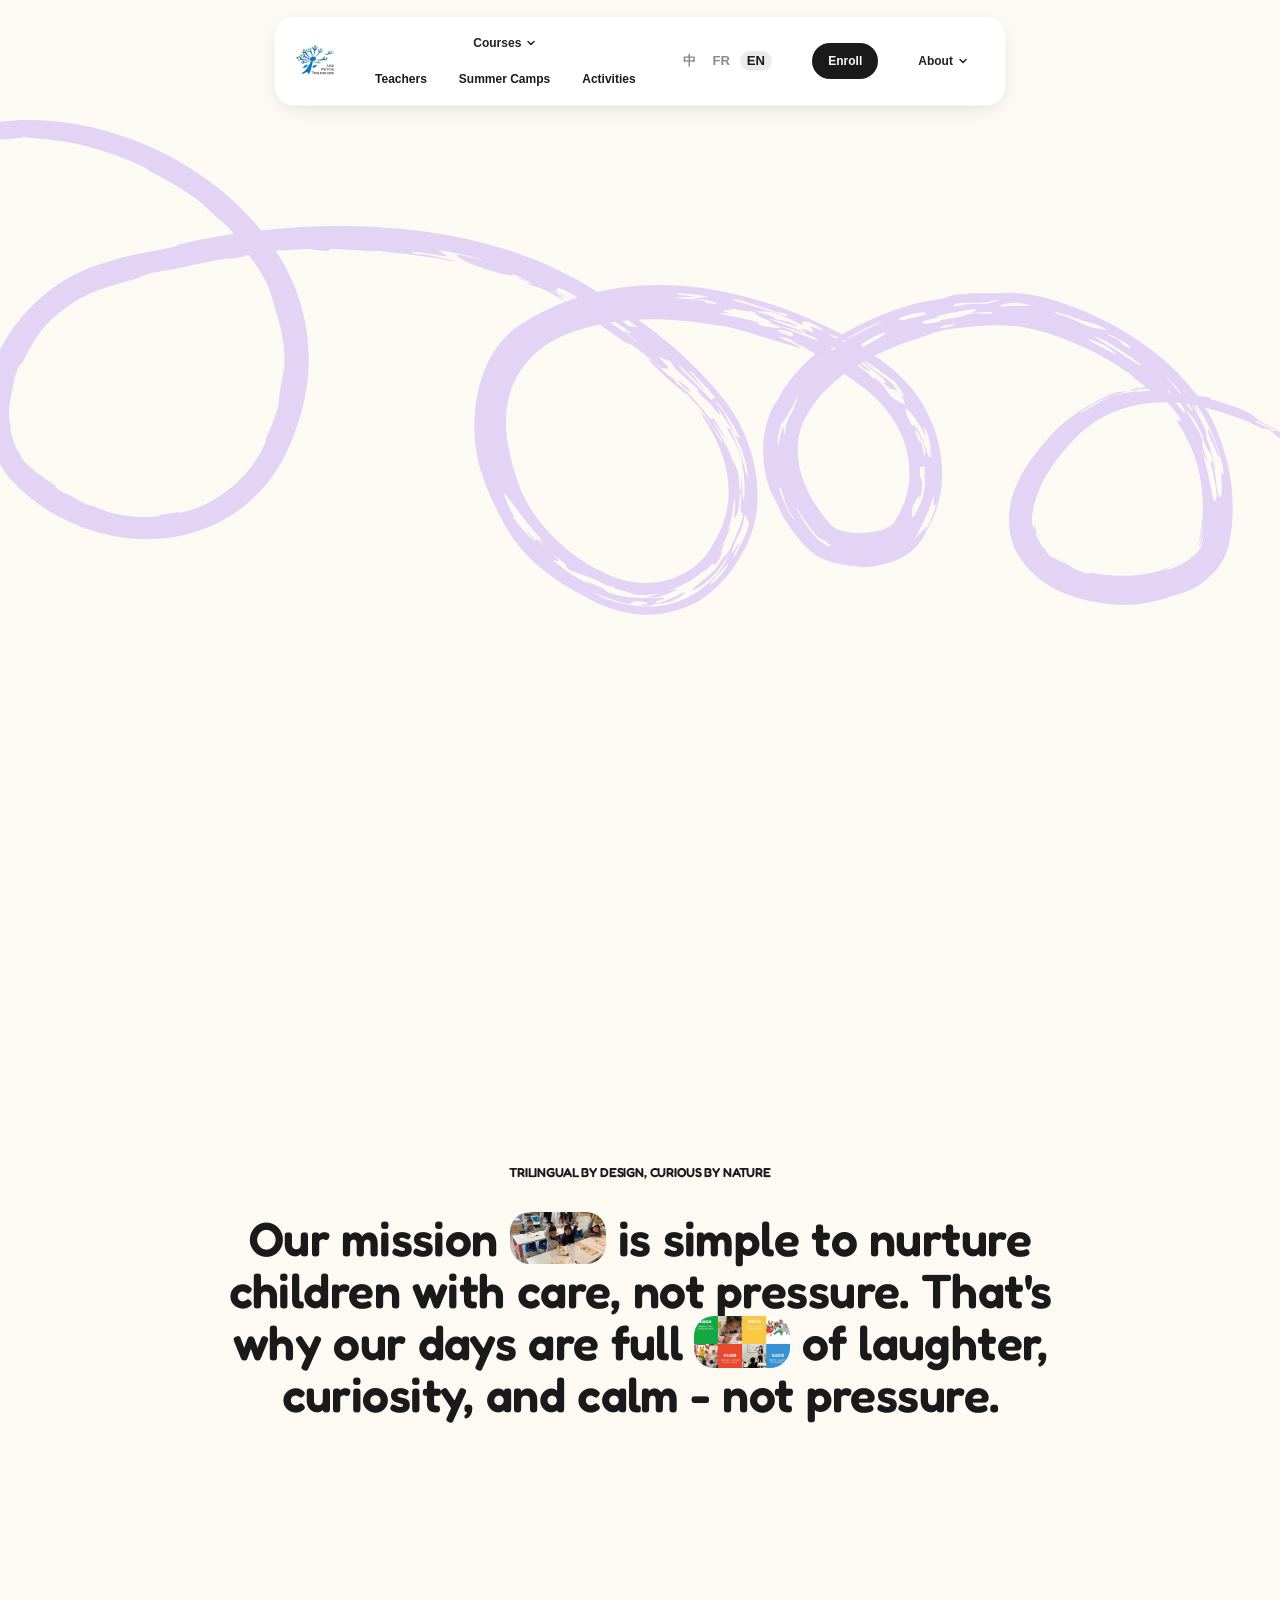
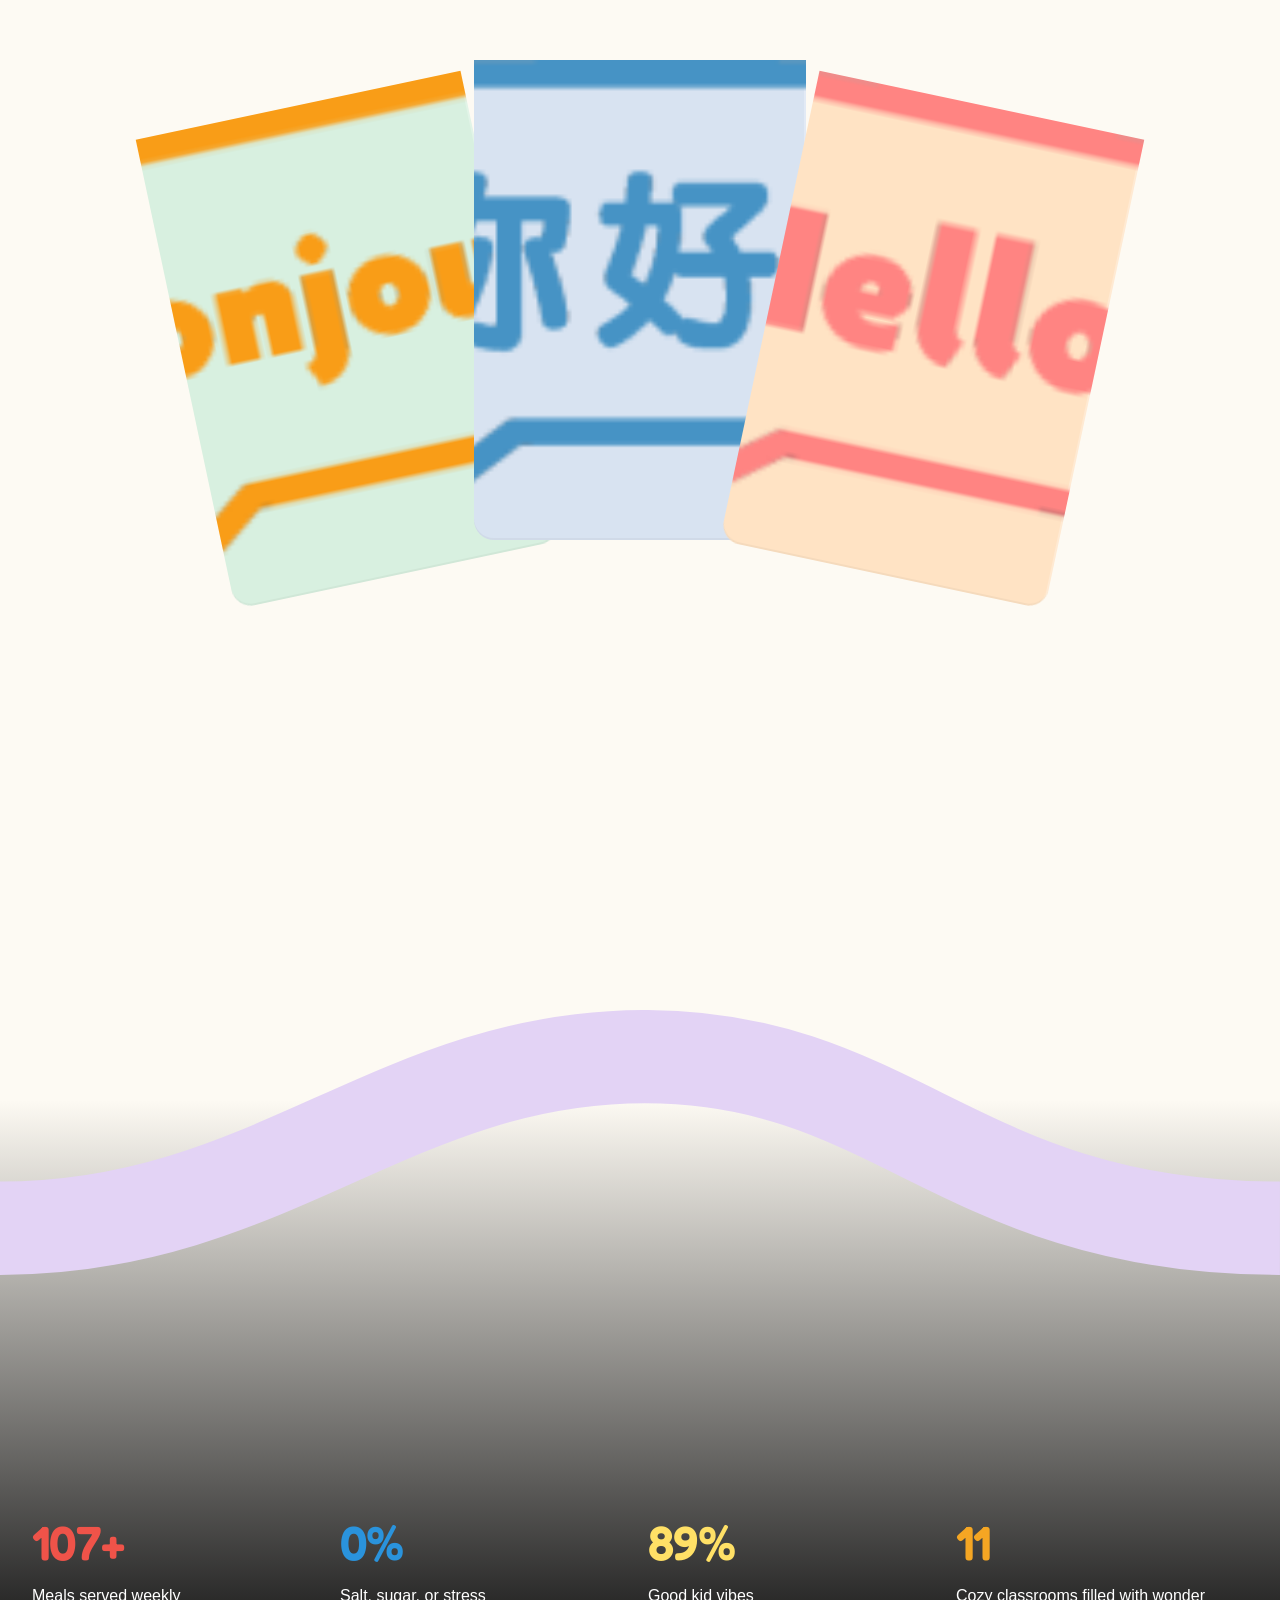
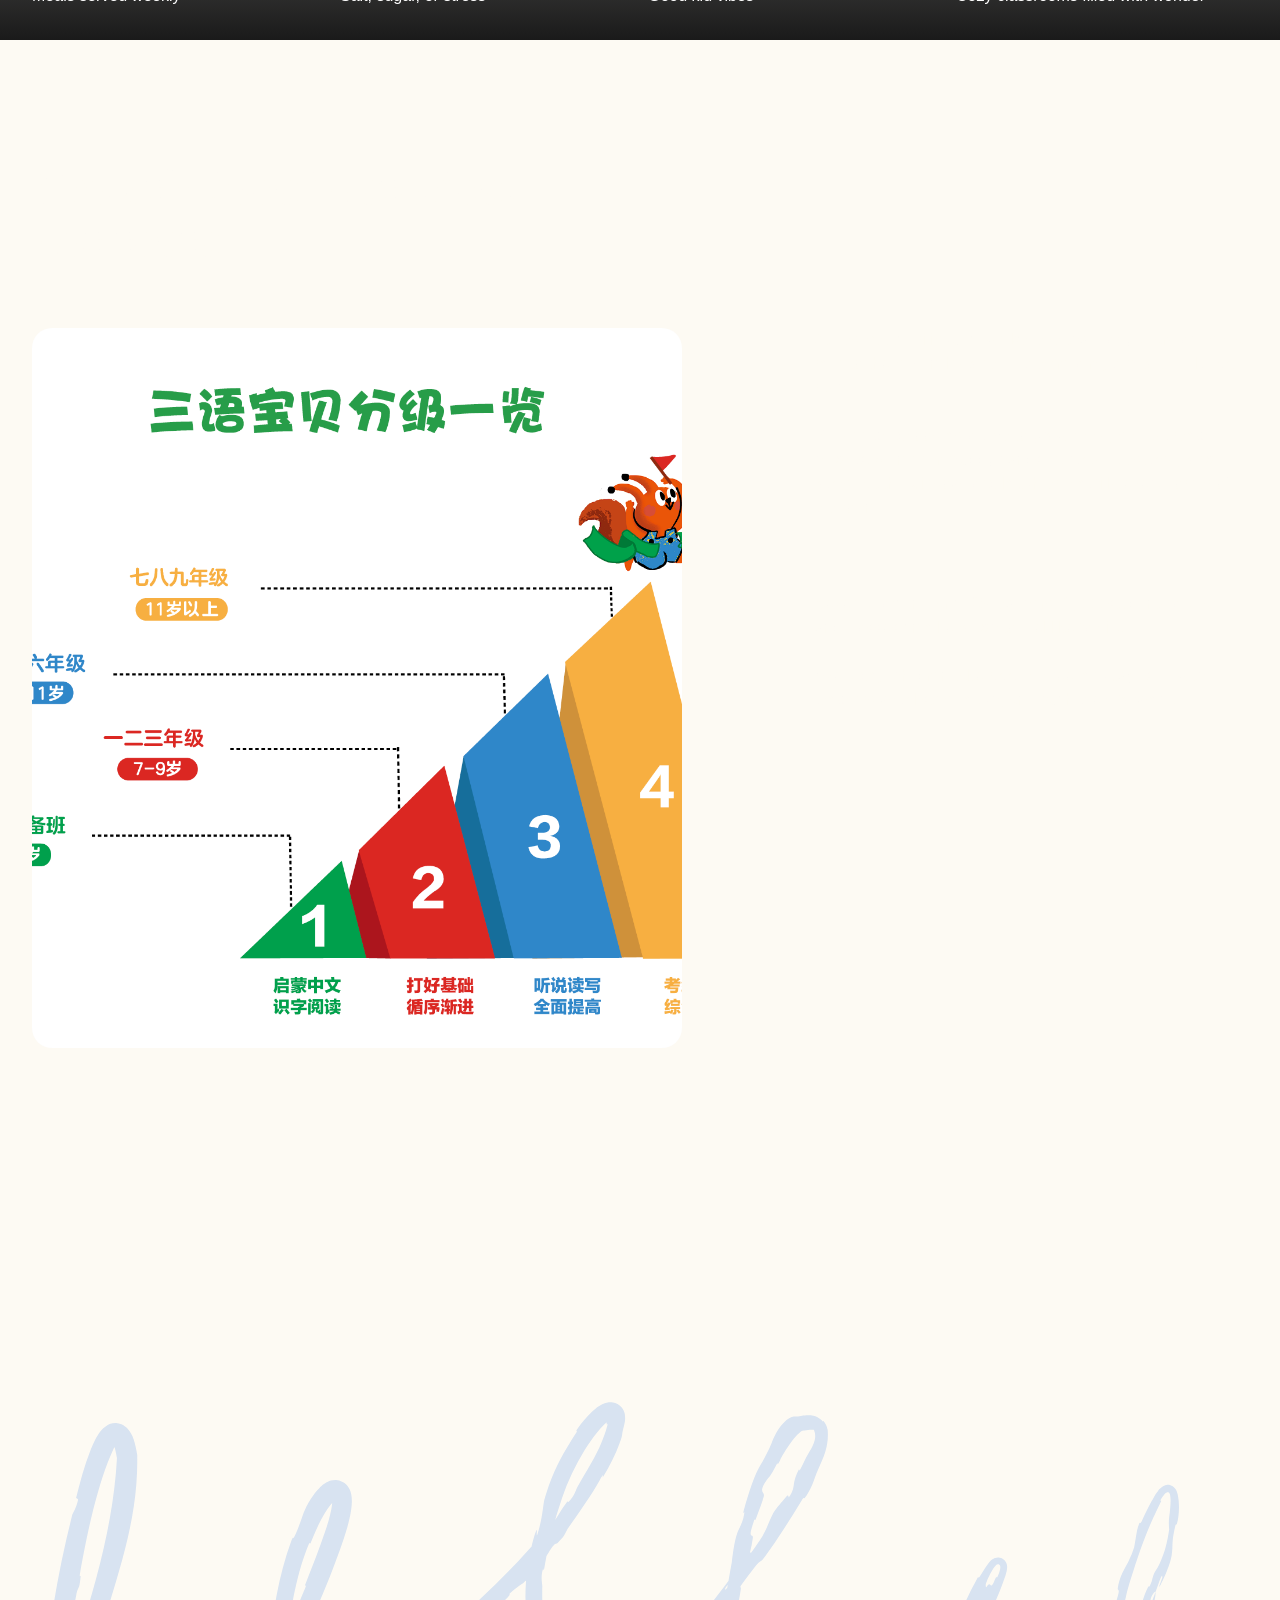
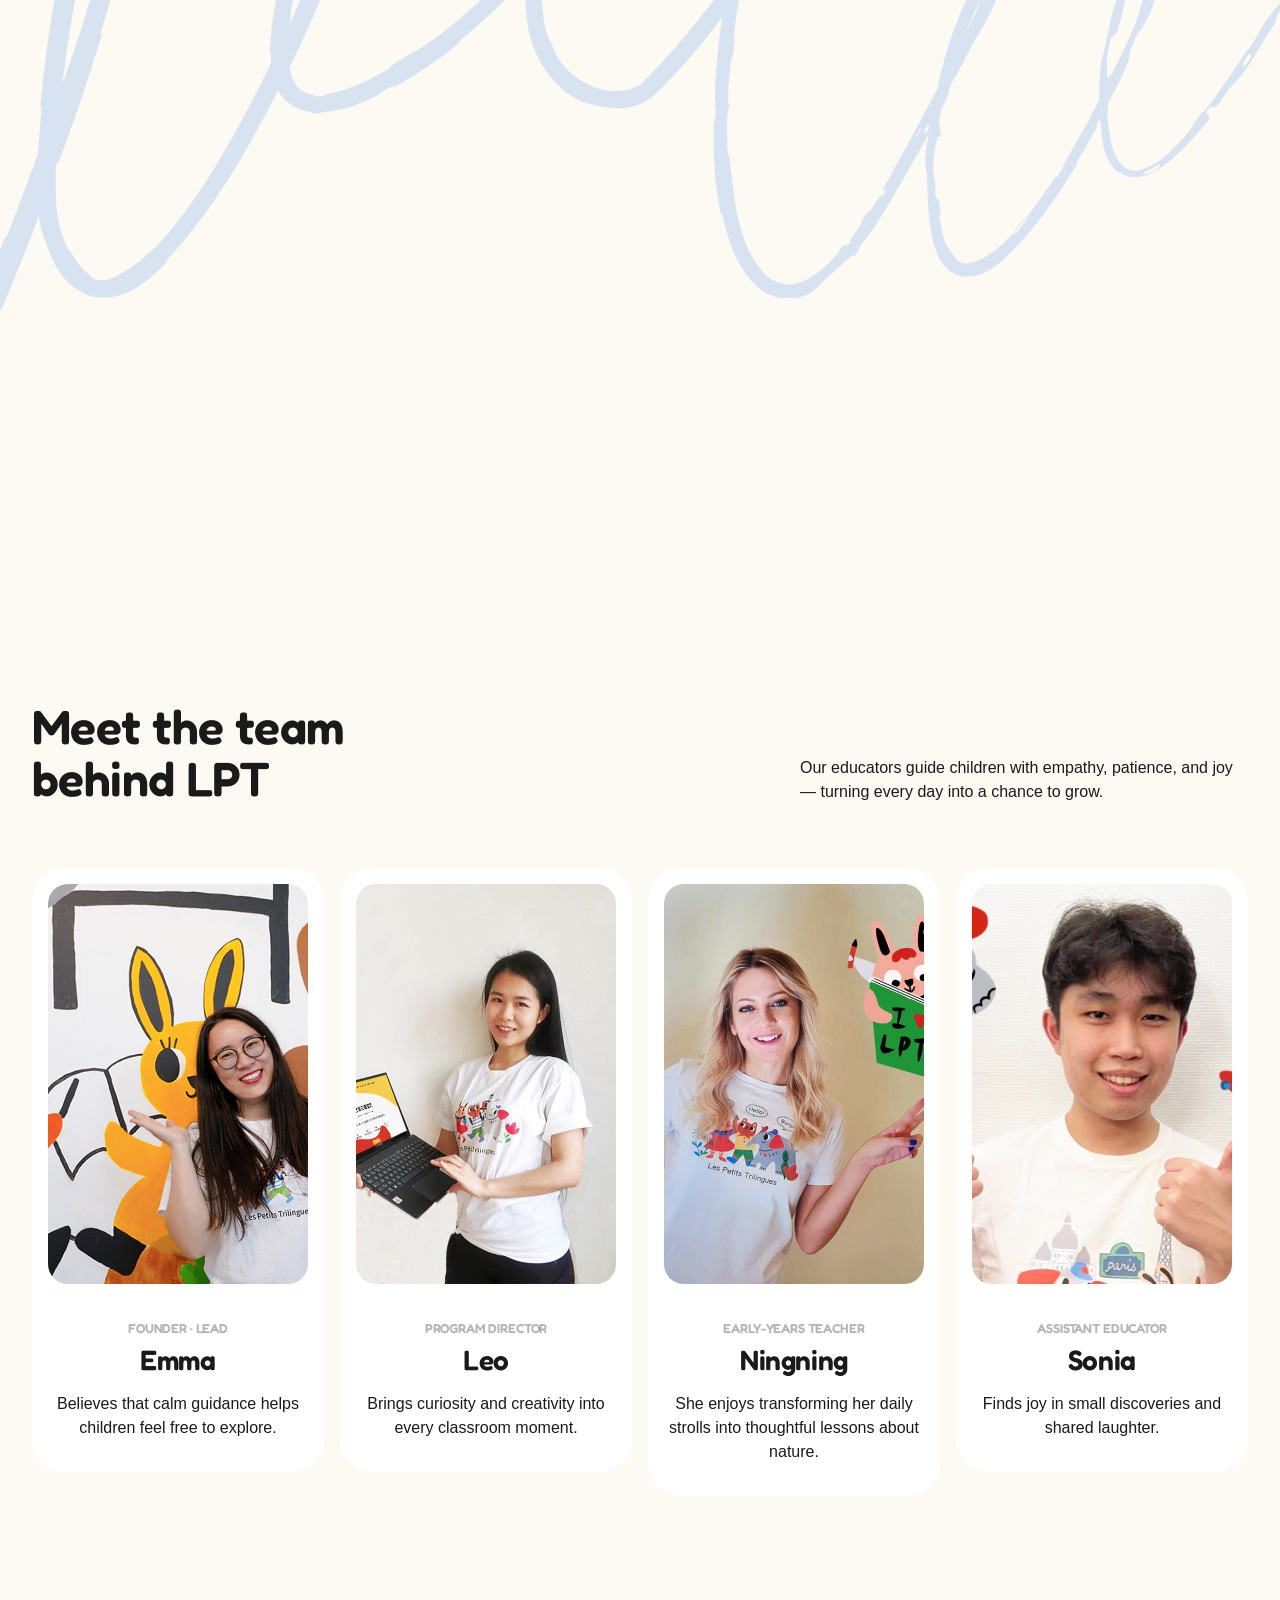
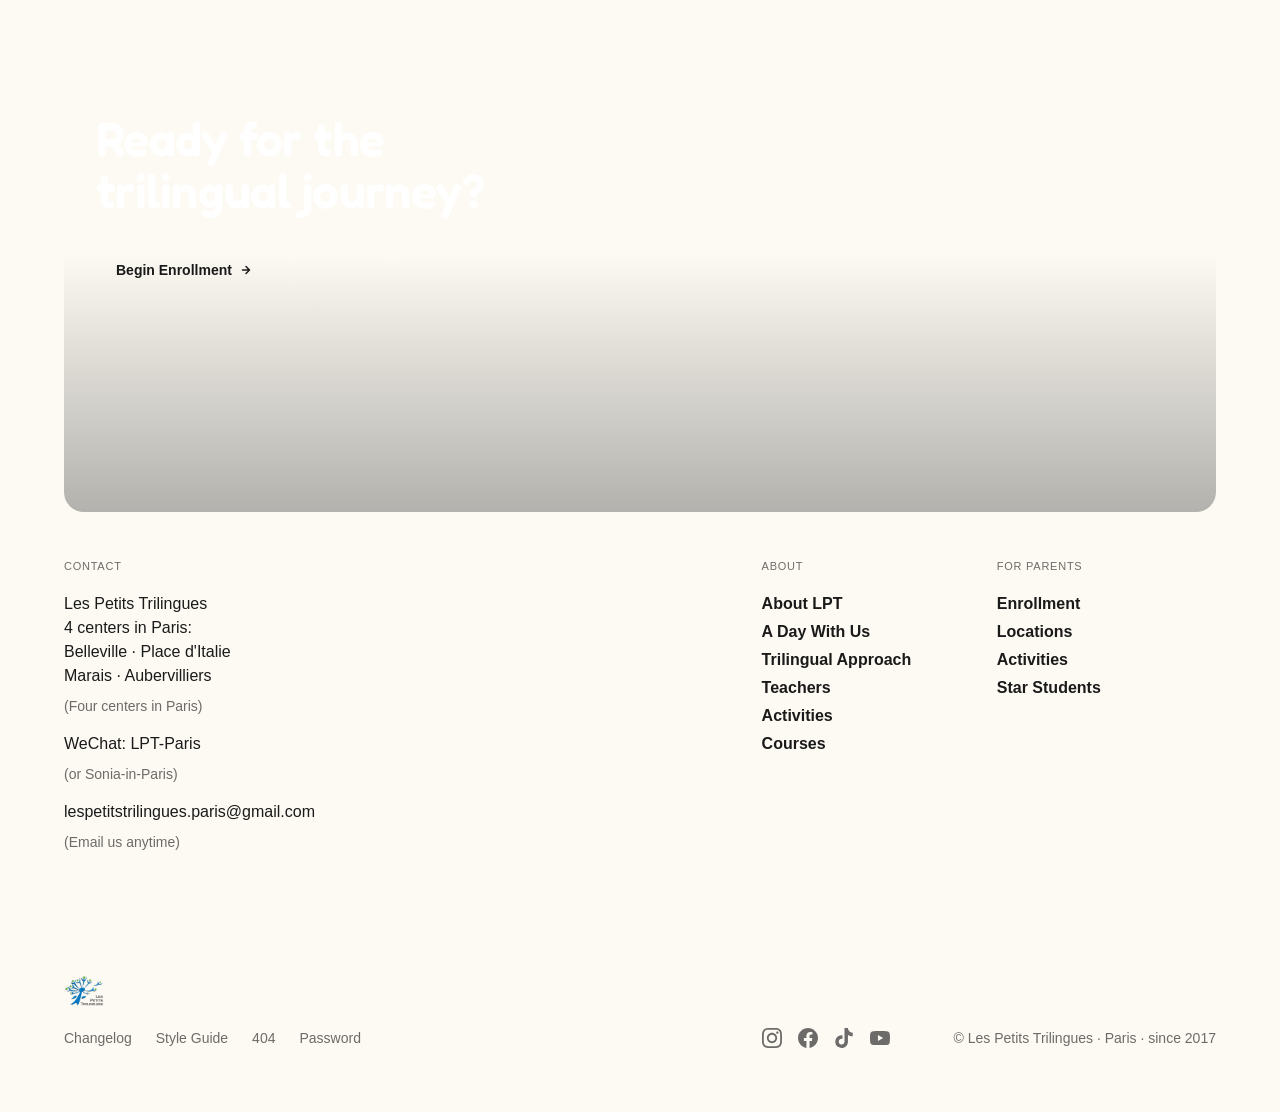
==== commit b97eeb1c: "Playful style pass: Fredoka + Caveat fonts, bouncy hovers, sparkles Typography stops looking corpora" ====
--- a/about/index.html
+++ b/about/index.html
@@ -6,7 +6,7 @@
   text-rendering: optimizeLegibility;    /* Improves kerning and ligatures */
 }
 </style>
-<link rel="stylesheet" href="../assets/css/lang-switch.css?v=1777819797"/><script>try{var l=localStorage.getItem("lpt_lang")||"zh";document.documentElement.setAttribute("lang",l);}catch(e){}</script></head><body><div class="page-wrap"><div class="master-navigation"><div data-animation="default" class="navbar w-nav" data-easing2="ease" data-easing="ease" data-collapse="medium" data-w-id="b37911c6-a26d-aee2-6377-d32fabf87afd" role="banner" data-no-scroll="1" data-duration="200" data-doc-height="1"><div class="nav-mobile-bg"></div><div class="nav-container"><a href="../index.html" class="brand-nav w-nav-brand"><img src="../assets/images/6908c818b68ed7a637628a9e_Logo.png" loading="lazy" alt="Logo" class="logo-nav"/></a><nav role="navigation" class="nav-menu w-nav-menu"><div class="nav-menu-inner"><div data-hover="true" data-delay="0" class="nav-dropdown w-dropdown"><div class="nav-dropdown-toggle w-dropdown-toggle"><div><span data-lang="zh">课程</span><span data-lang="fr">Nos cours</span><span data-lang="en">Courses</span></div><div class="icon-dropdown w-embed"><svg xmlns="http://www.w3.org/2000/svg" width="100%" height="100%" viewBox="0 0 12 12" fill="none">
+<link rel="stylesheet" href="../assets/css/lang-switch.css?v=1778154552"/><script>try{var l=localStorage.getItem("lpt_lang")||"zh";document.documentElement.setAttribute("lang",l);}catch(e){}</script></head><body><div class="page-wrap"><div class="master-navigation"><div data-animation="default" class="navbar w-nav" data-easing2="ease" data-easing="ease" data-collapse="medium" data-w-id="b37911c6-a26d-aee2-6377-d32fabf87afd" role="banner" data-no-scroll="1" data-duration="200" data-doc-height="1"><div class="nav-mobile-bg"></div><div class="nav-container"><a href="../index.html" class="brand-nav w-nav-brand"><img src="../assets/images/6908c818b68ed7a637628a9e_Logo.png" loading="lazy" alt="Logo" class="logo-nav"/></a><nav role="navigation" class="nav-menu w-nav-menu"><div class="nav-menu-inner"><div data-hover="true" data-delay="0" class="nav-dropdown w-dropdown"><div class="nav-dropdown-toggle w-dropdown-toggle"><div><span data-lang="zh">课程</span><span data-lang="fr">Nos cours</span><span data-lang="en">Courses</span></div><div class="icon-dropdown w-embed"><svg xmlns="http://www.w3.org/2000/svg" width="100%" height="100%" viewBox="0 0 12 12" fill="none">
   <path d="M3 4.5L6 7.5L9 4.5" stroke="currentColor" stroke-width="var(--_❇️-icon---icon-stroke)" stroke-linecap="round" stroke-linejoin="round"/>
 </svg></div><div class="icon-mobile-drodown"><div class="mobile-dropdown-line"></div></div><nav class="nav-dropdown-list w-dropdown-list"><div class="nav-inner-dropdown-list"><a href="../programs/chinese/index.html" class="nav-dropdown-link"><span data-lang="zh">中文课程</span><span data-lang="fr">Cours de chinois</span><span data-lang="en">Chinese</span></a><a href="../programs/english/index.html" class="nav-dropdown-link"><span data-lang="zh">英文课程</span><span data-lang="fr">Cours d'anglais</span><span data-lang="en">English</span></a><a href="../programs/french/index.html" class="nav-dropdown-link"><span data-lang="zh">法文课程</span><span data-lang="fr">Cours de français</span><span data-lang="en">French</span></a><a href="../programs/index.html" class="nav-dropdown-link"><span data-lang="zh">所有课程</span><span data-lang="fr">Toutes les formules</span><span data-lang="en">All courses</span></a></div></nav></div><a href="../gallery/index.html" class="nav-link w-inline-block"><div><span data-lang="zh">金牌老师</span><span data-lang="fr">Enseignants</span><span data-lang="en">Teachers</span></div></a><a href="../summer-camps/index.html" class="nav-link w-inline-block"><div><span data-lang="zh">夏令营</span><span data-lang="fr">Camps d'été</span><span data-lang="en">Summer Camps</span></div></a><a href="../blog/index.html" class="nav-link w-inline-block"><div><span data-lang="zh">活动</span><span data-lang="fr">Activités</span><span data-lang="en">Activities</span></div></a></div></nav><div class="lang-switch" role="group" aria-label="Language"><a href="#" data-lang-switch="zh">中</a><a href="#" data-lang-switch="fr">FR</a><a href="#" data-lang-switch="en">EN</a></div><div class="nav-right"><a href="../contact-enrollment/index.html" button="" data-wf--cta-small--variant="primary" class="cta-small w-inline-block"><div class="button-text-mask button-2"><div button-text="" class="button-text"><span data-lang="zh">报名</span><span data-lang="fr">Inscription</span><span data-lang="en">Enroll</span></div></div><div button-bg="" class="button-bg"></div></a><div class="menu-button w-nav-button"><div class="menu-button-inner open"><div class="icon-nav-menu w-embed"><svg xmlns="http://www.w3.org/2000/svg" width="100%" height="100%" viewBox="0 0 12 12" fill="none">
   <path d="M2 6L10 6M2 9H10M2 3L10 3" stroke="currentColor" stroke-width="var(--_❇️-icon---icon-stroke)" stroke-linecap="round" stroke-linejoin="round"/>
--- a/assets/css/lang-switch.css
+++ b/assets/css/lang-switch.css
@@ -1,3 +1,14 @@
+/* === Google Fonts: playful display + handwriting accent =========
+   Loaded via @import (single change vs editing 14 HTML files).
+   - Fredoka:  rounded, friendly display for headings (replaces the
+     stiff Raveo Display Webflow ships with). Multiple weights so
+     we still get visual hierarchy.
+   - Caveat:   handwriting script. Used SPARINGLY on tiny eyebrows
+     ("3 questions to find the right class", "Trusted by 1,000+
+     families") so the site feels like a school notebook, not a
+     greeting card. */
+@import url('https://fonts.googleapis.com/css2?family=Fredoka:wght@400;500;600;700&family=Caveat:wght@500;700&display=swap');
+
 /* === LPT brand palette ===========================================
    Mirrors lespetitstrilingues.com without going pure-white-stark.
    Page background stays a barely-warm ivory (so the site keeps its
@@ -1630,3 +1641,216 @@
   .course-track { padding: 1.5rem 1.25rem; }
   .course-details-grid { padding: 1.5rem 1rem; gap: .75rem; }
 }
+
+/* ===================================================================
+   PLAYFUL UPGRADES
+   ===================================================================
+   Goal: stop looking like a corporate SaaS template, start looking
+   like a kids' trilingual school. The previous palette pass was
+   correct (yellow/blue/red blobs, rainbow stat numbers) but the
+   typography stayed sterile and nothing on the page MOVED.
+
+   This block adds:
+     1. Fredoka display font on headings        → friendly, rounded
+     2. Caveat handwriting on tiny eyebrows     → school-notebook feel
+     3. Squishy bounce hovers on cards/buttons  → "alive" not robotic
+     4. Hand-drawn wavy underlines under H2s    → marker-pen accent
+     5. Floating sparkle SVGs in section corners → playful confetti
+     6. Stat numbers pop-in + idle wobble       → gives them character
+     7. Tilted stickers (hero label, trust band logos lift)
+     8. prefers-reduced-motion respected
+   =================================================================== */
+
+/* --- 1. Display & accent fonts --------------------------------- */
+h1, h2, h3, h4, h5, h6,
+.text-h1, .text-h2, .text-h3, .text-h4, .text-h5, .text-h6,
+.heading-style-h1, .heading-style-h2, .heading-style-h3,
+.label-large,
+.finder-h2,
+.course-h1 {
+  font-family: 'Fredoka', 'Raveo Display', system-ui, -apple-system, sans-serif !important;
+  font-weight: 600;
+  letter-spacing: -0.012em;
+}
+
+/* Caveat ONLY on these specific small decorative labels — keep the
+   rest of the UI in clean Parkinsans/Fredoka so readability survives */
+.finder-eyebrow,
+.trust-band-label,
+.course-eyebrow {
+  font-family: 'Caveat', 'Fredoka', cursive !important;
+  font-weight: 700;
+  font-size: 1.5em;
+  letter-spacing: 0;
+  line-height: 1.15;
+  color: var(--lpt-primary);
+}
+
+/* --- 2. Squishy bounce hover on cards (overshoot easing) ------- */
+.feature-card,
+.program-card,
+.course-track,
+.map-card {
+  transition: transform .35s cubic-bezier(.34, 1.56, .64, 1),
+              box-shadow .25s ease !important;
+  will-change: transform;
+}
+.feature-card:hover {
+  transform: translateY(-6px) rotate(-1deg);
+}
+/* Alternate the tilt direction so a row of cards looks playful, not
+   like everyone leaning the same way */
+.feature-card:nth-child(2n):hover {
+  transform: translateY(-6px) rotate(1deg);
+}
+.program-card:hover {
+  transform: translateY(-8px) rotate(1deg) scale(1.02);
+  box-shadow: 0 18px 40px -12px rgba(26, 26, 26, .18);
+}
+.course-track:hover {
+  transform: translateY(-4px) rotate(-.4deg);
+}
+.course-track:nth-child(2):hover {
+  transform: translateY(-4px) rotate(.4deg);
+}
+.map-card:hover {
+  transform: translateY(-4px) rotate(-1deg);
+}
+
+/* --- 3. Bouncy CTAs ------------------------------------------- */
+.cta-main,
+.cta-small,
+.course-cta-main {
+  transition: transform .22s cubic-bezier(.34, 1.56, .64, 1),
+              box-shadow .25s ease !important;
+}
+.cta-main:hover,
+.course-cta-main:hover {
+  transform: translateY(-3px) scale(1.04);
+}
+.cta-small:hover {
+  transform: translateY(-2px) scale(1.06);
+}
+/* Slight tilt on the primary hero CTA so it feels personable */
+.master-hero-home .cta-main:not(.w-variant-1ff8d96e-78cc-eac8-de90-206ecdaded5f):hover {
+  transform: translateY(-3px) rotate(-1.5deg) scale(1.04);
+}
+
+/* --- 4. Hand-drawn wavy underline under section H2s ------------
+   Inline SVG data-URI in brand orange. Width clamps so it scales
+   with viewport but never gets cartoonish on huge screens. */
+.features-section .text-h4,
+.finder-h2,
+.course-h1 {
+  position: relative;
+  display: inline-block;
+}
+.features-section .text-h4::after,
+.finder-h2::after,
+.course-h1::after {
+  content: '';
+  display: block;
+  width: clamp(70px, 14vw, 150px);
+  height: 14px;
+  margin-top: .4rem;
+  background: url("data:image/svg+xml;utf8,<svg xmlns='http://www.w3.org/2000/svg' viewBox='0 0 150 14'><path d='M3 8 Q 22 1 42 8 T 82 8 T 122 8 T 148 6' stroke='%23f5a623' stroke-width='3.5' fill='none' stroke-linecap='round'/></svg>") no-repeat left center;
+  background-size: contain;
+}
+
+/* --- 5. Floating sparkle SVGs in section corners ----------------
+   Star shapes in brand yellow / blue / red. Subtle twinkle loop
+   so the eye notices them without them being distracting. */
+.features-section,
+.finder-section {
+  position: relative;
+  overflow: hidden;
+}
+.features-section::before,
+.features-section::after,
+.finder-section::before {
+  content: '';
+  position: absolute;
+  width: 36px;
+  height: 36px;
+  pointer-events: none;
+  background-repeat: no-repeat;
+  background-size: contain;
+  opacity: .85;
+  z-index: 1;
+}
+.features-section::before {
+  top: 7%;
+  right: 5%;
+  background-image: url("data:image/svg+xml;utf8,<svg xmlns='http://www.w3.org/2000/svg' viewBox='0 0 24 24' fill='%23ffe066'><path d='M12 2 L14 9 L22 12 L14 15 L12 22 L10 15 L2 12 L10 9 Z'/></svg>");
+  animation: lpt-twinkle 3.4s ease-in-out infinite;
+}
+.features-section::after {
+  bottom: 10%;
+  left: 4%;
+  width: 28px;
+  height: 28px;
+  background-image: url("data:image/svg+xml;utf8,<svg xmlns='http://www.w3.org/2000/svg' viewBox='0 0 24 24' fill='%232a93dc'><path d='M12 2 L14 9 L22 12 L14 15 L12 22 L10 15 L2 12 L10 9 Z'/></svg>");
+  animation: lpt-twinkle 4.1s ease-in-out infinite .8s;
+}
+.finder-section::before {
+  top: 8%;
+  left: 5%;
+  width: 32px;
+  height: 32px;
+  background-image: url("data:image/svg+xml;utf8,<svg xmlns='http://www.w3.org/2000/svg' viewBox='0 0 24 24' fill='%23ef5349'><path d='M12 2 L14 9 L22 12 L14 15 L12 22 L10 15 L2 12 L10 9 Z'/></svg>");
+  animation: lpt-twinkle 3.7s ease-in-out infinite .4s;
+}
+
+@keyframes lpt-twinkle {
+  0%, 100% { transform: scale(1) rotate(0deg);   opacity: .85; }
+  50%      { transform: scale(1.25) rotate(15deg); opacity: 1;  }
+}
+
+/* --- 6. Stat numbers: pop-in then idle wobble ------------------ */
+.stat-item h3 {
+  display: inline-block;
+  transform-origin: center bottom;
+  animation: lpt-stat-pop 1.1s cubic-bezier(.34, 1.56, .64, 1) both,
+             lpt-stat-wobble 5s ease-in-out infinite 1.6s;
+}
+.stat-item:nth-child(2) h3 { animation-delay: .15s, 1.8s; }
+.stat-item:nth-child(3) h3 { animation-delay: .3s,  2.0s; }
+.stat-item:nth-child(4) h3 { animation-delay: .45s, 2.2s; }
+@keyframes lpt-stat-pop {
+  0%   { transform: scale(.4)  rotate(-12deg); opacity: 0; }
+  60%  { transform: scale(1.15) rotate(4deg);  opacity: 1; }
+  100% { transform: scale(1)   rotate(0deg);   opacity: 1; }
+}
+@keyframes lpt-stat-wobble {
+  0%, 100% { transform: rotate(0deg); }
+  25%      { transform: rotate(-2.5deg); }
+  75%      { transform: rotate(2.5deg); }
+}
+
+/* --- 7. Tilted stickers --------------------------------------- */
+.master-hero-home .label-master {
+  transform: rotate(-2deg);
+  transition: transform .25s cubic-bezier(.34, 1.56, .64, 1);
+}
+.master-hero-home .label-master:hover {
+  transform: rotate(0deg) scale(1.05);
+}
+
+.trust-logo {
+  transition: transform .25s cubic-bezier(.34, 1.56, .64, 1);
+}
+.trust-logo:hover {
+  transform: translateY(-3px) rotate(-2deg);
+}
+
+/* --- 8. Respect prefers-reduced-motion ------------------------ */
+@media (prefers-reduced-motion: reduce) {
+  .feature-card, .program-card, .course-track, .map-card,
+  .cta-main, .cta-small, .course-cta-main,
+  .stat-item h3, .features-section::before, .features-section::after,
+  .finder-section::before, .master-hero-home .label-master, .trust-logo {
+    animation: none !important;
+    transition: none !important;
+    transform: none !important;
+  }
+}
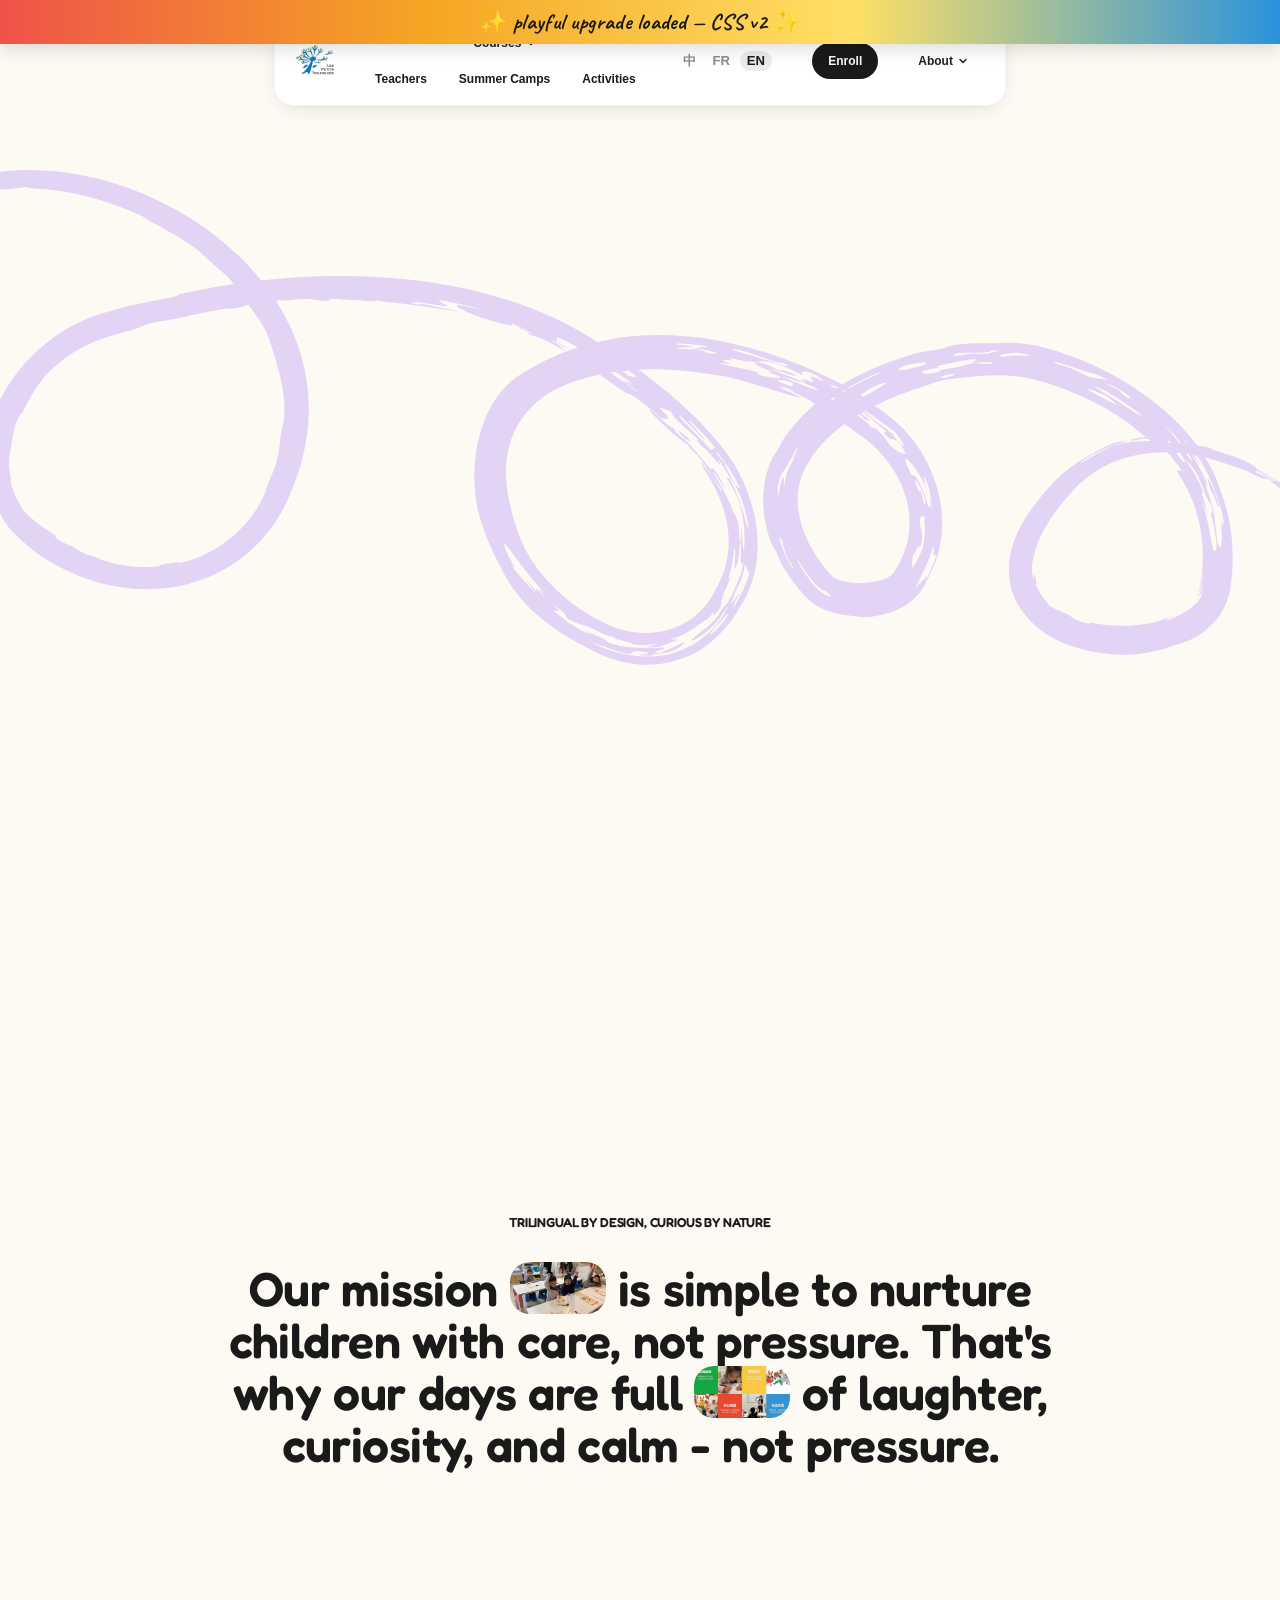
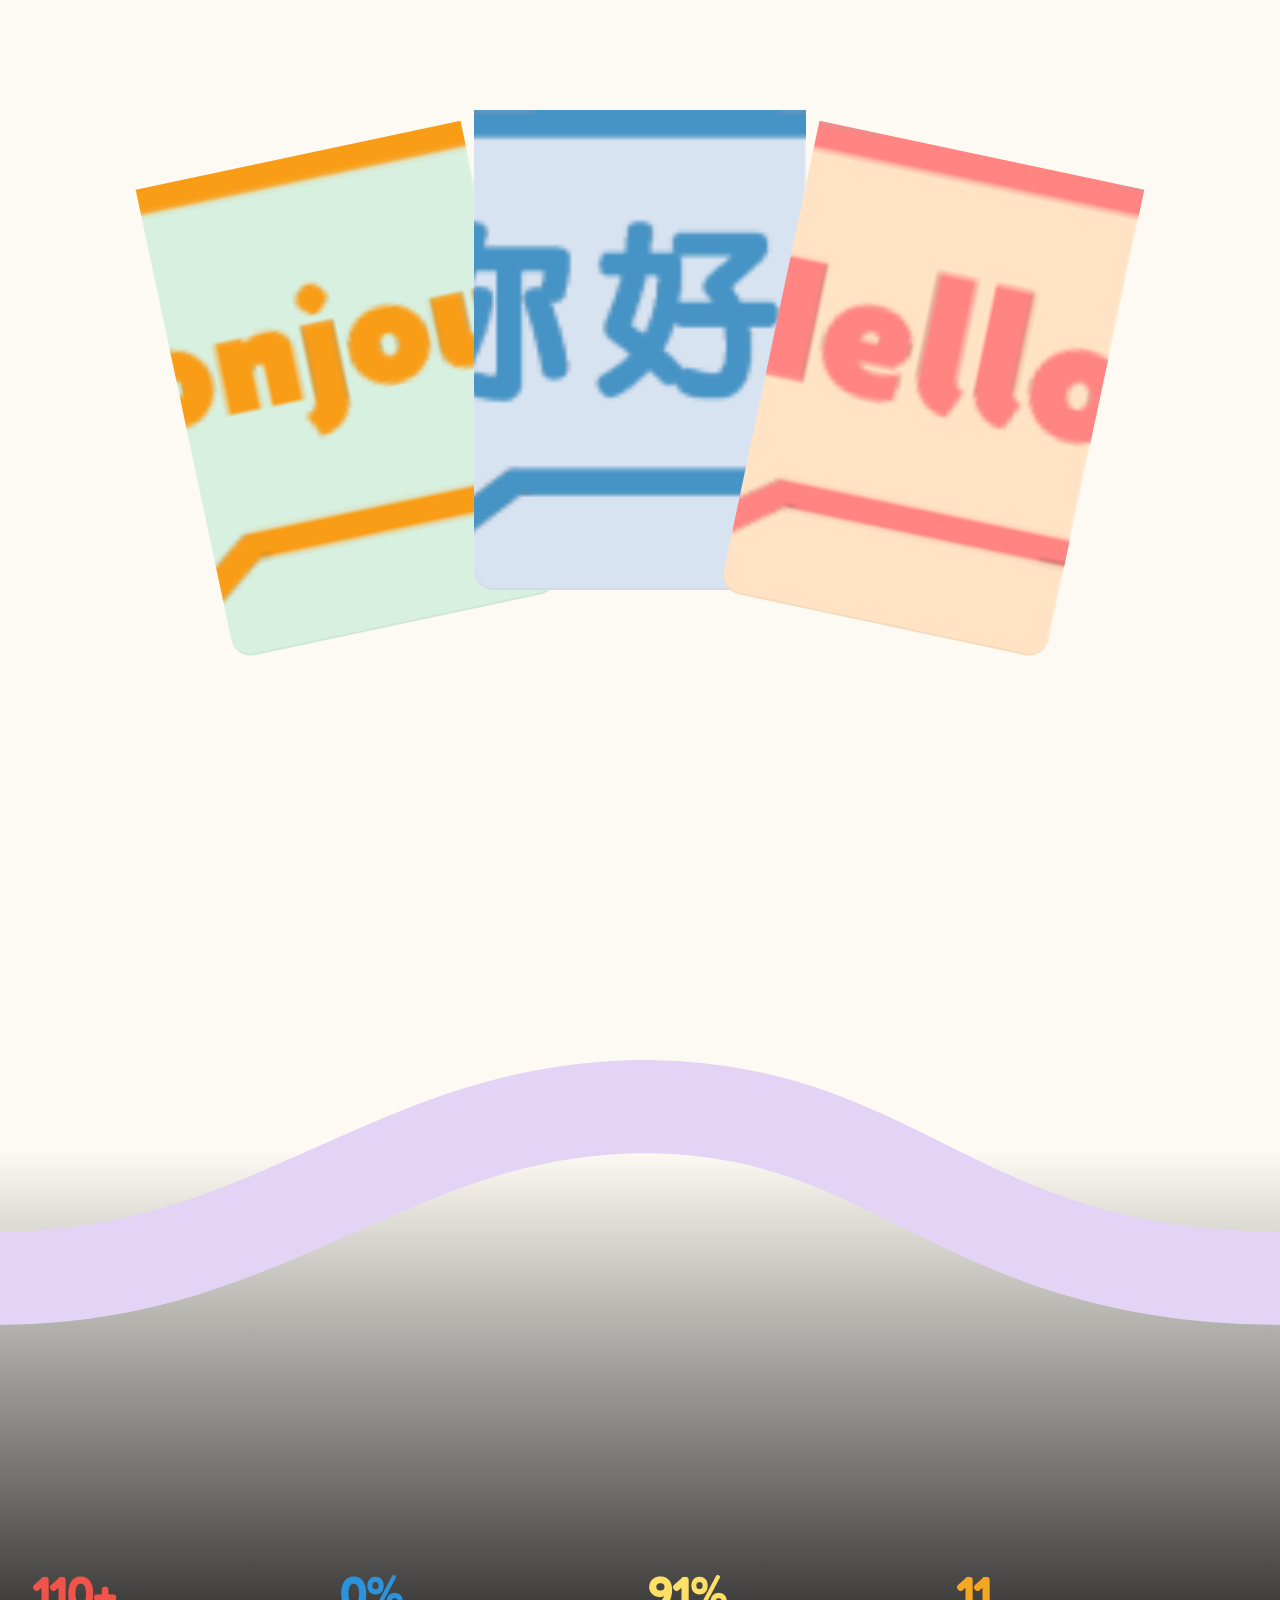
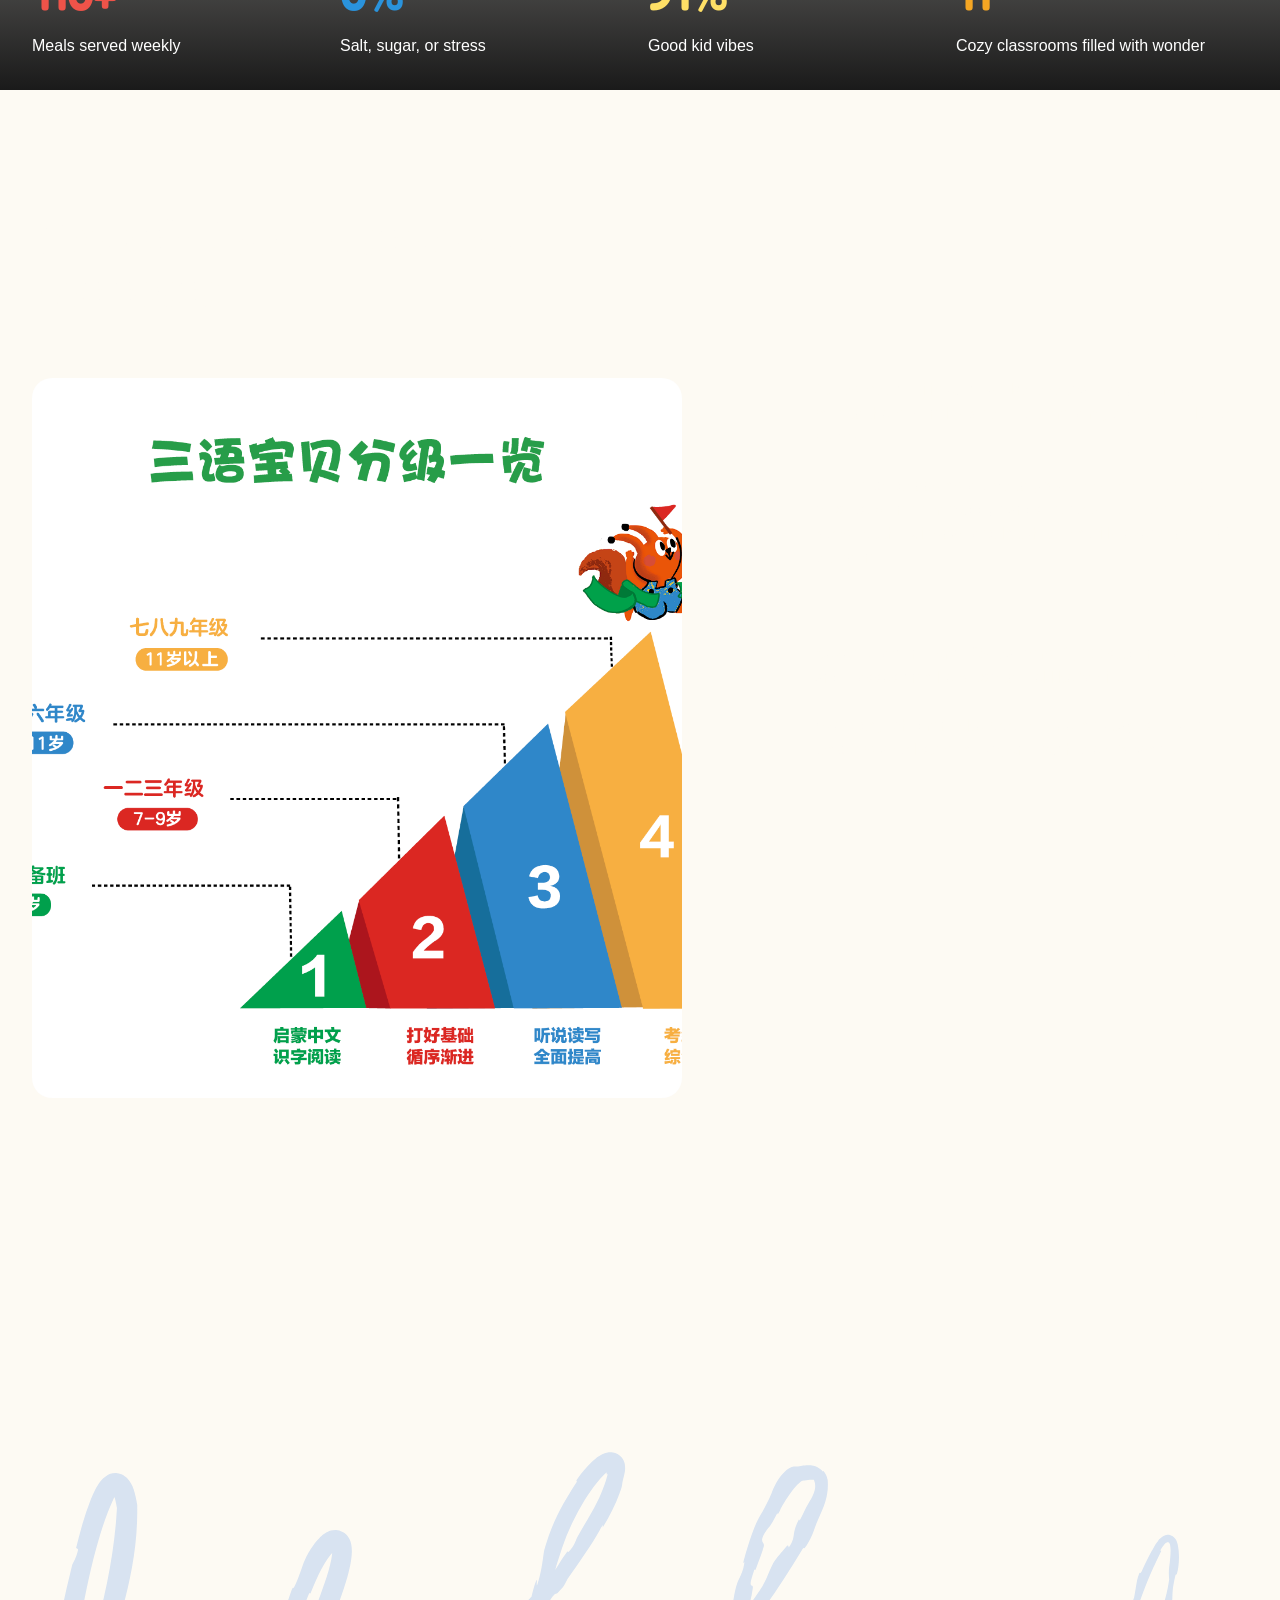
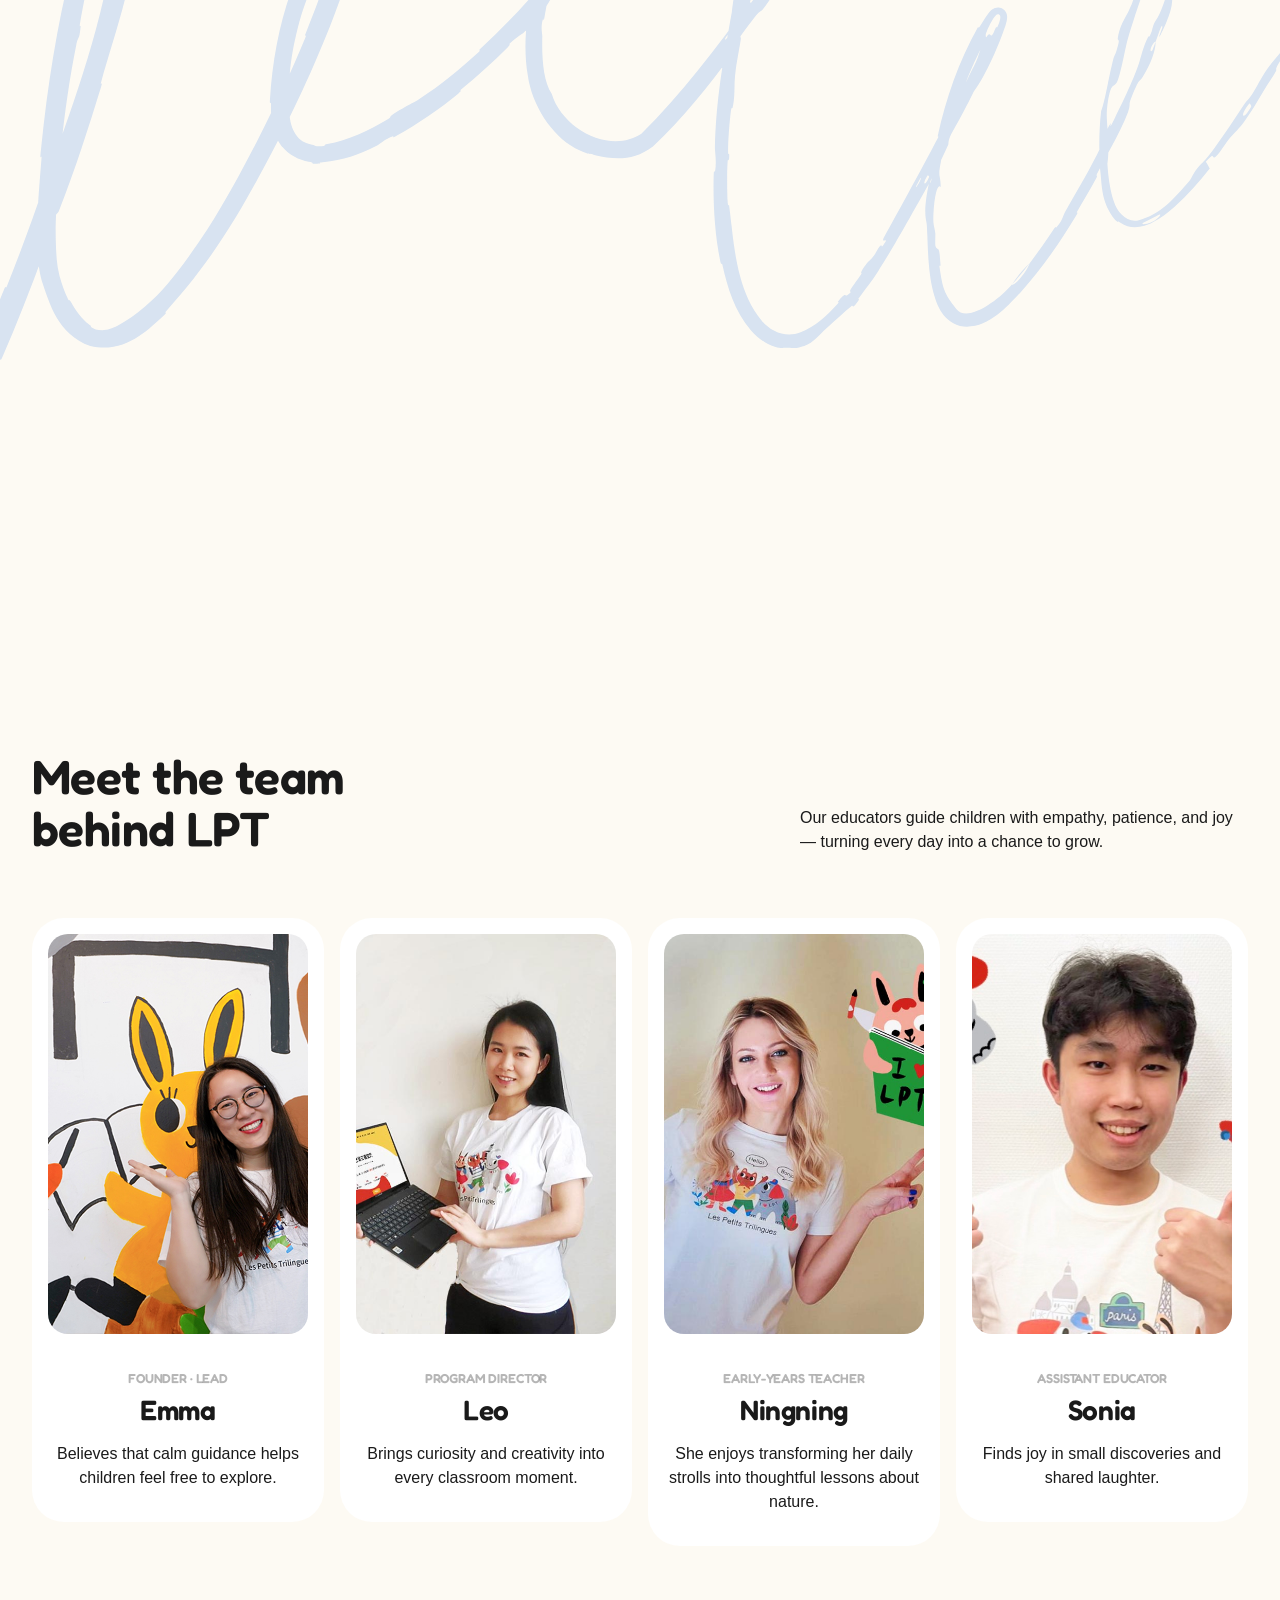
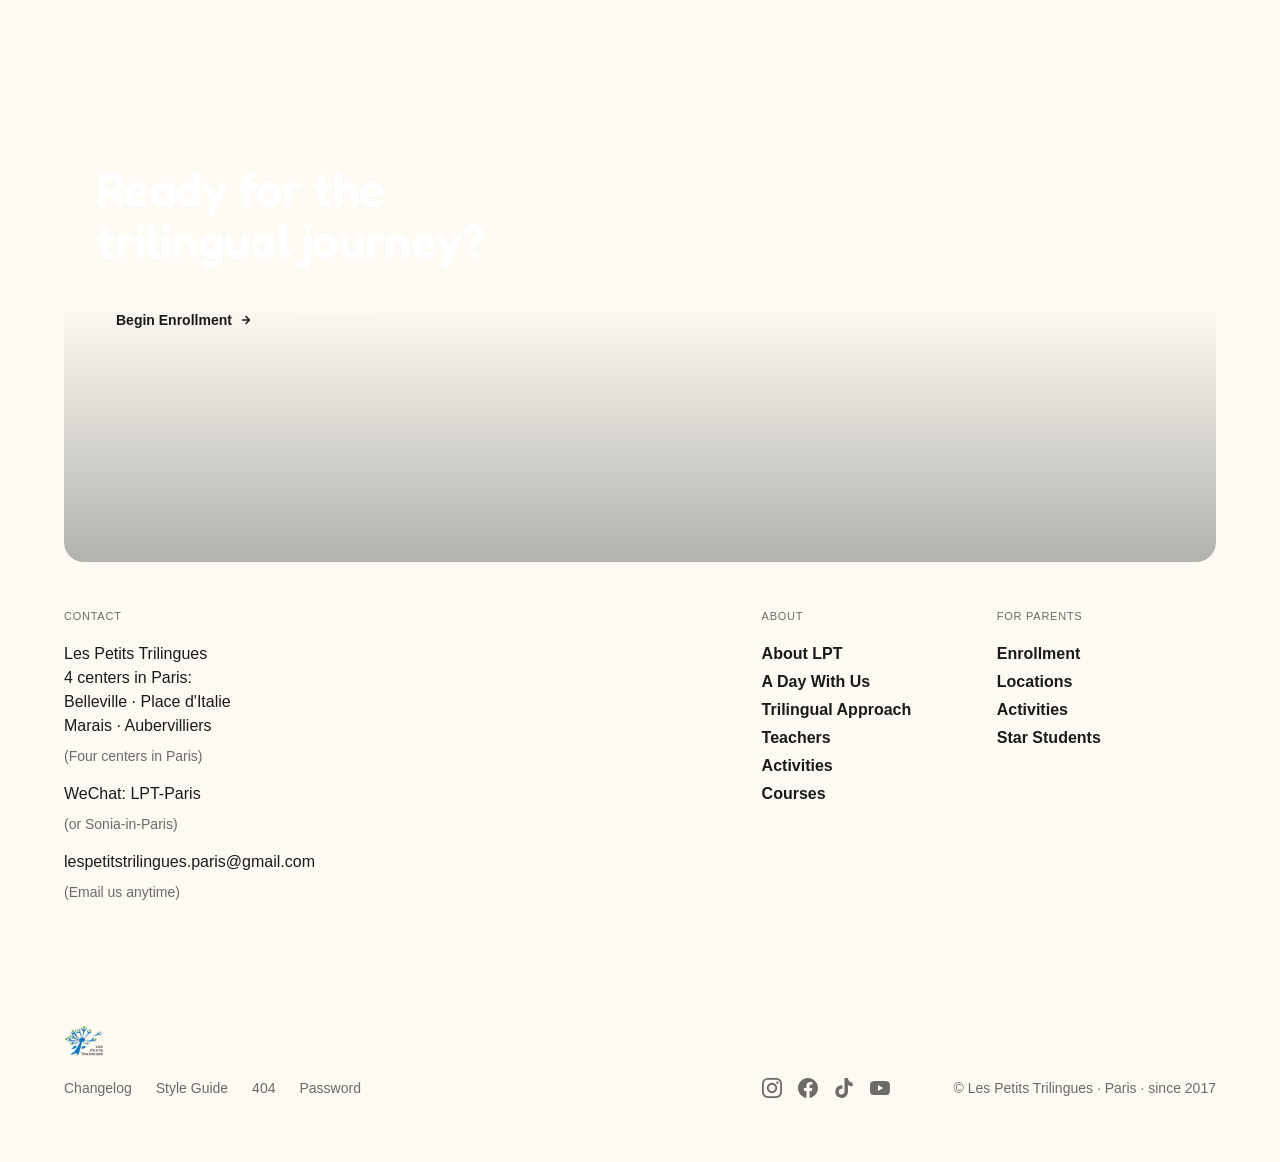
==== commit 8c72cfca: "Bypass cache: rename lang-switch.css → lang-switch-v2.css + diag banner The previous push (b97eeb1) " ====
--- a/about/index.html
+++ b/about/index.html
@@ -6,7 +6,7 @@
   text-rendering: optimizeLegibility;    /* Improves kerning and ligatures */
 }
 </style>
-<link rel="stylesheet" href="../assets/css/lang-switch.css?v=1778154552"/><script>try{var l=localStorage.getItem("lpt_lang")||"zh";document.documentElement.setAttribute("lang",l);}catch(e){}</script></head><body><div class="page-wrap"><div class="master-navigation"><div data-animation="default" class="navbar w-nav" data-easing2="ease" data-easing="ease" data-collapse="medium" data-w-id="b37911c6-a26d-aee2-6377-d32fabf87afd" role="banner" data-no-scroll="1" data-duration="200" data-doc-height="1"><div class="nav-mobile-bg"></div><div class="nav-container"><a href="../index.html" class="brand-nav w-nav-brand"><img src="../assets/images/6908c818b68ed7a637628a9e_Logo.png" loading="lazy" alt="Logo" class="logo-nav"/></a><nav role="navigation" class="nav-menu w-nav-menu"><div class="nav-menu-inner"><div data-hover="true" data-delay="0" class="nav-dropdown w-dropdown"><div class="nav-dropdown-toggle w-dropdown-toggle"><div><span data-lang="zh">课程</span><span data-lang="fr">Nos cours</span><span data-lang="en">Courses</span></div><div class="icon-dropdown w-embed"><svg xmlns="http://www.w3.org/2000/svg" width="100%" height="100%" viewBox="0 0 12 12" fill="none">
+<link rel="stylesheet" href="../assets/css/lang-switch-v2.css?v=1778160426"/><script>try{var l=localStorage.getItem("lpt_lang")||"zh";document.documentElement.setAttribute("lang",l);}catch(e){}</script></head><body><div class="page-wrap"><div class="master-navigation"><div data-animation="default" class="navbar w-nav" data-easing2="ease" data-easing="ease" data-collapse="medium" data-w-id="b37911c6-a26d-aee2-6377-d32fabf87afd" role="banner" data-no-scroll="1" data-duration="200" data-doc-height="1"><div class="nav-mobile-bg"></div><div class="nav-container"><a href="../index.html" class="brand-nav w-nav-brand"><img src="../assets/images/6908c818b68ed7a637628a9e_Logo.png" loading="lazy" alt="Logo" class="logo-nav"/></a><nav role="navigation" class="nav-menu w-nav-menu"><div class="nav-menu-inner"><div data-hover="true" data-delay="0" class="nav-dropdown w-dropdown"><div class="nav-dropdown-toggle w-dropdown-toggle"><div><span data-lang="zh">课程</span><span data-lang="fr">Nos cours</span><span data-lang="en">Courses</span></div><div class="icon-dropdown w-embed"><svg xmlns="http://www.w3.org/2000/svg" width="100%" height="100%" viewBox="0 0 12 12" fill="none">
   <path d="M3 4.5L6 7.5L9 4.5" stroke="currentColor" stroke-width="var(--_❇️-icon---icon-stroke)" stroke-linecap="round" stroke-linejoin="round"/>
 </svg></div><div class="icon-mobile-drodown"><div class="mobile-dropdown-line"></div></div><nav class="nav-dropdown-list w-dropdown-list"><div class="nav-inner-dropdown-list"><a href="../programs/chinese/index.html" class="nav-dropdown-link"><span data-lang="zh">中文课程</span><span data-lang="fr">Cours de chinois</span><span data-lang="en">Chinese</span></a><a href="../programs/english/index.html" class="nav-dropdown-link"><span data-lang="zh">英文课程</span><span data-lang="fr">Cours d'anglais</span><span data-lang="en">English</span></a><a href="../programs/french/index.html" class="nav-dropdown-link"><span data-lang="zh">法文课程</span><span data-lang="fr">Cours de français</span><span data-lang="en">French</span></a><a href="../programs/index.html" class="nav-dropdown-link"><span data-lang="zh">所有课程</span><span data-lang="fr">Toutes les formules</span><span data-lang="en">All courses</span></a></div></nav></div><a href="../gallery/index.html" class="nav-link w-inline-block"><div><span data-lang="zh">金牌老师</span><span data-lang="fr">Enseignants</span><span data-lang="en">Teachers</span></div></a><a href="../summer-camps/index.html" class="nav-link w-inline-block"><div><span data-lang="zh">夏令营</span><span data-lang="fr">Camps d'été</span><span data-lang="en">Summer Camps</span></div></a><a href="../blog/index.html" class="nav-link w-inline-block"><div><span data-lang="zh">活动</span><span data-lang="fr">Activités</span><span data-lang="en">Activities</span></div></a></div></nav><div class="lang-switch" role="group" aria-label="Language"><a href="#" data-lang-switch="zh">中</a><a href="#" data-lang-switch="fr">FR</a><a href="#" data-lang-switch="en">EN</a></div><div class="nav-right"><a href="../contact-enrollment/index.html" button="" data-wf--cta-small--variant="primary" class="cta-small w-inline-block"><div class="button-text-mask button-2"><div button-text="" class="button-text"><span data-lang="zh">报名</span><span data-lang="fr">Inscription</span><span data-lang="en">Enroll</span></div></div><div button-bg="" class="button-bg"></div></a><div class="menu-button w-nav-button"><div class="menu-button-inner open"><div class="icon-nav-menu w-embed"><svg xmlns="http://www.w3.org/2000/svg" width="100%" height="100%" viewBox="0 0 12 12" fill="none">
   <path d="M2 6L10 6M2 9H10M2 3L10 3" stroke="currentColor" stroke-width="var(--_❇️-icon---icon-stroke)" stroke-linecap="round" stroke-linejoin="round"/>
--- a/assets/css/lang-switch-v2.css
+++ b/assets/css/lang-switch-v2.css
@@ -0,0 +1,1877 @@
+/* === Google Fonts: playful display + handwriting accent =========
+   Loaded via @import (single change vs editing 14 HTML files).
+   - Fredoka:  rounded, friendly display for headings (replaces the
+     stiff Raveo Display Webflow ships with). Multiple weights so
+     we still get visual hierarchy.
+   - Caveat:   handwriting script. Used SPARINGLY on tiny eyebrows
+     ("3 questions to find the right class", "Trusted by 1,000+
+     families") so the site feels like a school notebook, not a
+     greeting card. */
+@import url('https://fonts.googleapis.com/css2?family=Fredoka:wght@400;500;600;700&family=Caveat:wght@500;700&display=swap');
+
+/* === DIAGNOSTIC TEST MARKER ====================================
+   Temporary banner so we can confirm this CSS file is actually
+   loading on the user's machine. Remove once confirmed. */
+body::before {
+  content: '✨ playful upgrade loaded — CSS v2 ✨';
+  display: block;
+  position: fixed;
+  top: 0; left: 0; right: 0;
+  z-index: 99999;
+  padding: 10px 16px;
+  background: linear-gradient(90deg, #ef5349, #f5a623, #ffe066, #2a93dc);
+  color: #1a1a1a;
+  font-family: 'Caveat', 'Fredoka', cursive;
+  font-weight: 700;
+  font-size: 22px;
+  text-align: center;
+  letter-spacing: .02em;
+  box-shadow: 0 4px 20px rgba(0,0,0,.15);
+}
+body { padding-top: 50px !important; }
+
+/* === LPT brand palette ===========================================
+   Mirrors lespetitstrilingues.com without going pure-white-stark.
+   Page background stays a barely-warm ivory (so the site keeps its
+   inviting, kids-school feel) but text moves to clean near-black for
+   readability, the CTA matches the brand's golden orange exactly, and
+   we add three "blob" accent tokens (yellow / blue / red) that I use
+   as decorative SVG shapes + stat highlights — same accents you see
+   on the real homepage. */
+:root {
+  --lpt-primary:        #f5a623;   /* golden orange — main CTA */
+  --lpt-primary-dark:   #d8901a;   /* hover */
+  --lpt-secondary:      #d62828;   /* brand red — accents & stat numbers */
+
+  /* Brand-blob accents — playful kids-school colours, not neon.
+     Think Crayola pastel: bright enough to read as deliberate brand,
+     soft enough that a parent doesn't squint. */
+  --lpt-yellow:         #ffe066;   /* soft sunshine — lighter, less amber */
+  --lpt-blue:           #2a93dc;   /* punchier sky blue (was #3aa8e0, too pale) */
+  --lpt-red:            #ef5349;   /* warm tomato red (softer than pure scarlet) */
+
+  /* Text — clean near-black for readability, no more warm-brown muddy */
+  --lpt-text:           #1a1a1a;
+  --lpt-text-muted:     rgba(26, 26, 26, .65);
+  --lpt-text-soft:      rgba(26, 26, 26, .18);
+
+  /* Background — warm ivory, NOT pure white. Subtle warmth so the
+     site still feels welcoming (avoids the corporate-stark trap). */
+  --lpt-bg:             #fdfaf3;
+  --lpt-bg-warm:        #faf5e8;
+  --lpt-bg-tint:        rgba(245, 185, 66, .12); /* yellow tint highlight */
+  --lpt-surface:        #ffffff;
+  --lpt-border:         rgba(26, 26, 26, .08);
+}
+
+/* Override Webflow's design tokens so the rest of the template
+   automatically picks up the LPT palette. */
+:root,
+html,
+html.w-mod-js {
+  --_🎨-color--base---background-base--light: var(--lpt-bg);
+  --_🎨-color--base---background-base--dark:  var(--lpt-text);
+  --_🎨-color--base---background-lift--light: var(--lpt-surface);
+  --_🎨-color--base---accent--primary:        var(--lpt-primary);
+}
+
+/* Language toggle — show only the active language's content */
+[data-lang] { display: none !important; }
+html[lang="zh"] [data-lang="zh"],
+html[lang="fr"] [data-lang="fr"],
+html[lang="en"] [data-lang="en"] { display: inline !important; }
+
+/* Switcher (in nav) — inherits the nav typography instead of forcing its own scale.
+   `margin-left: auto` pins it to the right side of the navbar so it always sits
+   right next to the CTA, even when the desktop nav-menu is hidden on mobile
+   (otherwise it floats stranded in dead-centre space). */
+.lang-switch {
+  display: inline-flex;
+  gap: 0.15rem;
+  align-items: center;
+  margin: 0 1rem 0 auto;
+  font: inherit;
+  line-height: 1;
+  flex-shrink: 0;
+}
+.lang-switch a {
+  cursor: pointer;
+  padding: 0.25em 0.55em;
+  border-radius: 999px;
+  opacity: 0.5;
+  text-decoration: none;
+  color: inherit;
+  font-size: 0.82em;
+  font-weight: 600;
+  line-height: 1;
+  transition: opacity .15s, background-color .15s;
+}
+.lang-switch a.is-active { opacity: 1; background: rgba(0,0,0,.08); }
+.lang-switch a:hover { opacity: 1; }
+
+/* Make sure the three-span wrappers never force a new line inside nav items */
+.nav-link [data-lang],
+.nav-dropdown-link [data-lang],
+.nav-dropdown-toggle [data-lang],
+.brand-nav [data-lang],
+.cta-small [data-lang] { white-space: nowrap; }
+
+/* Cap the LPT logo height so the navbar stays compact.
+   `flex-shrink: 0` on brand-nav is critical: Webflow's default
+   .brand-nav { flex: 0 1 auto } combined with the image having
+   max-width: 100% means the logo collapses to 0px the moment the
+   navbar overflows (which it does once we add the trilingual menu +
+   lang switch + CTA). Pinning it to its natural size fixes that. */
+.logo-nav {
+  height: 40px !important;
+  width: auto !important;
+  max-width: none !important;
+  display: block;
+}
+.brand-nav {
+  display: inline-flex !important;
+  align-items: center;
+  flex: 0 0 auto !important;
+  max-width: none !important;
+  min-width: 40px;
+}
+.brand-footer img { height: 40px !important; width: auto !important; }
+
+/* Tighter inter-group gaps so the trilingual menu + switcher + CTA actually fit
+   on standard desktop widths without overflow shrinking the logo. */
+.nav-container { gap: 1.5rem !important; }
+.nav-right { flex: 0 0 auto !important; }
+
+/* Navbar: fit-to-content pill, centered horizontally with comfortable padding.
+   We override the template's fixed width so the bar shrinks to its actual
+   content (logo + menu + switcher + CTA) and doesn't waste space on the sides. */
+.navbar {
+  width: fit-content !important;
+  max-width: calc(100vw - 2rem) !important;
+  margin-left: auto !important;
+  margin-right: auto !important;
+  padding: 0.5rem 1.25rem !important;
+  box-shadow:
+    0 6px 24px -10px rgba(26, 26, 26, .18),
+    0 2px 8px -4px rgba(26, 26, 26, .08);
+  border: 1px solid rgba(26, 26, 26, .04);
+}
+.nav-container {
+  width: auto !important;
+  max-width: none !important;
+}
+
+/* Teachers grid — LPT style (beige rounded cards, photo on top) */
+.teachers-wrap { padding: 4rem 0 6rem; max-width: 1200px; margin: 0 auto; padding-left: 1.5rem; padding-right: 1.5rem; }
+.teachers-intro { max-width: 780px; margin: 0 auto 3.5rem; text-align: center; }
+.teachers-intro h2, .teachers-h1 { font-size: clamp(2.5rem, 5vw, 3.5rem); font-weight: 700; line-height: 1.05; margin: 0 0 1.5rem; }
+.teachers-intro p  { font-size: 1.05rem; line-height: 1.55; opacity: .78; margin: 0; }
+.teachers-pillars { list-style: none; padding: 0; margin: 0 0 1.5rem; display: flex; flex-wrap: wrap; gap: .6rem; justify-content: center; }
+.teachers-pillars li { background: #f4efe2; border-radius: 999px; padding: .45rem 1rem; font-size: .95rem; line-height: 1.2; }
+.teachers-price { display: inline-block; background: #f5a623; color: #fff; padding: .5rem 1.1rem; border-radius: 999px; font-weight: 600; font-size: 1rem; }
+.teachers-grid {
+  display: grid;
+  grid-template-columns: repeat(auto-fill, minmax(260px, 1fr));
+  gap: 1.5rem;
+}
+.teacher-card {
+  display: flex; flex-direction: column;
+  background: #f4efe2;
+  border-radius: 1.25rem;
+  padding: 1.5rem;
+  transition: transform .25s ease, box-shadow .25s ease;
+}
+.teacher-card:hover { transform: translateY(-4px); box-shadow: 0 10px 30px -12px rgba(0,0,0,.15); }
+.teacher-photo {
+  width: 100%; aspect-ratio: 4 / 3; object-fit: cover; object-position: center top;
+  border-radius: .75rem;
+  margin-bottom: 1.25rem;
+  background: #e8e2d3;
+}
+.teacher-name { margin: 0 0 .75rem; font-weight: 700; font-size: 1.35rem; line-height: 1.2; }
+.teacher-bio  { font-size: .92rem; line-height: 1.55; opacity: .82; margin: 0; }
+@media (max-width: 640px) {
+  .teachers-grid { grid-template-columns: 1fr; gap: 1rem; }
+  .teacher-card { padding: 1.25rem; }
+  .teacher-name { font-size: 1.2rem; }
+  .teacher-bio  { font-size: .88rem; }
+}
+
+/* Hide Webflow badge injected at runtime */
+.w-webflow-badge { display: none !important; }
+
+/* === Testimonial carousel — show peek of previous & next slides ===
+   Webflow's w-slider clips at mask. We reveal adjacent slides by lifting
+   overflow restrictions on the slider chain and constraining the mask so
+   adjacent slides poke out of its sides. Active slide stays full opacity;
+   peeking ones are dimmed and slightly scaled down. */
+.testimonial-home-section .w-container,
+.testimonial-home-section .slider.w-slider {
+  overflow: visible !important;
+}
+.testimonial-home-section .mask-testimonial-slide.w-slider-mask {
+  overflow: visible !important;
+  max-width: 56rem;        /* central slide width */
+  margin: 0 auto;
+}
+.testimonial-home-section .slide-testimonial.w-slide {
+  padding: 0 .75rem;       /* breathing room between slides */
+  box-sizing: border-box;
+  /* Force full opacity on init — our manual controller reliably re-applies
+     opacity / transform per slide on every advance, so we don't need the
+     `transform: none !important` defensive override that used to live here
+     (it was actually blocking the controller from translating slides). */
+  opacity: 1;
+}
+/* Slider nav dots: hide (autoplay + peek is enough).
+   Arrows: tight horizontal pair centered just below the testimonial cards,
+   30px gap between them — exactly as requested.
+   We need !important on EVERY positioning property because the template
+   adds a `.slider-button` class to the arrows that forces `position: static`,
+   `margin-top: var(--spacing--48)`, `inset: 0`, etc. — all of which would
+   otherwise win the cascade and break our layout. */
+.testimonial-home-section .w-slider-nav { display: none !important; }
+.testimonial-home-section .slider.w-slider {
+  position: relative !important;
+  padding-bottom: 6rem !important;   /* room below the cards for the arrow pair */
+}
+.testimonial-home-section .w-slider-arrow-left,
+.testimonial-home-section .w-slider-arrow-right {
+  position: absolute !important;
+  inset: auto !important;             /* zero out webflow's `inset: 0` */
+  top: auto !important;
+  bottom: 0 !important;
+  left: 50% !important;
+  right: auto !important;
+  width: 48px !important;
+  height: 48px !important;
+  margin: 0 !important;
+  padding: 0 !important;
+  display: flex !important;
+  align-items: center !important;
+  justify-content: center !important;
+  /* Clean white pill — what the user described as "nice": subtle dark
+     border, neutral shadow, dark chevron. Hover / press inverts to dark
+     for clear feedback on every device. */
+  background: var(--lpt-surface) !important;
+  border: 1px solid rgba(26, 26, 26, .08) !important;
+  border-radius: 999px !important;
+  color: var(--lpt-text) !important;
+  box-shadow:
+    0 6px 18px -6px rgba(26, 26, 26, .18),
+    0 2px 4px -2px rgba(26, 26, 26, .06) !important;
+  opacity: 1 !important;
+  z-index: 10 !important;
+  cursor: pointer !important;
+  font-size: 16px !important;
+  transition: background-color .15s, color .15s, transform .15s, box-shadow .15s,
+              border-color .15s !important;
+  -webkit-tap-highlight-color: transparent;
+}
+/* Each arrow shifted ±(width + 15px) from horizontal centre → 30px gap between */
+.testimonial-home-section .w-slider-arrow-left {
+  transform: translateX(calc(-100% - 15px)) !important;
+}
+.testimonial-home-section .w-slider-arrow-right {
+  transform: translateX(15px) !important;
+}
+/* Hover (desktop) AND active/focus (touch + keyboard) — invert to brand
+   orange so every device gets clear feedback. */
+.testimonial-home-section .w-slider-arrow-left:hover,
+.testimonial-home-section .w-slider-arrow-left:active,
+.testimonial-home-section .w-slider-arrow-left:focus-visible {
+  background: var(--lpt-text) !important;
+  color: #fff !important;
+  border-color: var(--lpt-text) !important;
+  box-shadow: 0 14px 28px -8px rgba(26, 26, 26, .28) !important;
+  transform: translateX(calc(-100% - 15px)) translateY(-2px) !important;
+}
+.testimonial-home-section .w-slider-arrow-right:hover,
+.testimonial-home-section .w-slider-arrow-right:active,
+.testimonial-home-section .w-slider-arrow-right:focus-visible {
+  background: var(--lpt-text) !important;
+  color: #fff !important;
+  border-color: var(--lpt-text) !important;
+  box-shadow: 0 14px 28px -8px rgba(26, 26, 26, .28) !important;
+  transform: translateX(15px) translateY(-2px) !important;
+}
+.testimonial-home-section .w-slider-arrow-left:active {
+  transform: translateX(calc(-100% - 15px)) scale(.94) !important;
+}
+.testimonial-home-section .w-slider-arrow-right:active {
+  transform: translateX(15px) scale(.94) !important;
+}
+/* Inner icon: keep the template's "large" variant visible at full button size,
+   hide the "small" variant. Force SVG to a clean 18px size with brand colour.
+   Don't touch width/height — letting the template auto-size avoids collapsing
+   the SVG to 0px (which is what was making the buttons look like blank discs). */
+/* Kill the inner Webflow `.button-slider` chrome — it inherits from a
+   Webflow design-token chain that resolves to the brand orange (because
+   we overrode `--_🎨-color--base---accent--primary` with --lpt-primary).
+   The visible "pill" is the OUTER .w-slider-arrow-* element we already
+   style; the inner just needs to render the icon. */
+.testimonial-home-section .w-slider-arrow-left .button-slider,
+.testimonial-home-section .w-slider-arrow-right .button-slider,
+.blog-carousel-section .w-slider-arrow-left .button-slider,
+.blog-carousel-section .w-slider-arrow-right .button-slider {
+  background: transparent !important;
+  border: 0 !important;
+  box-shadow: none !important;
+  color: inherit !important;
+  padding: 0 !important;
+  width: 100% !important;
+  height: 100% !important;
+  display: flex !important;
+  align-items: center !important;
+  justify-content: center !important;
+}
+.testimonial-home-section .w-slider-arrow-left .wrap-icon-slider,
+.testimonial-home-section .w-slider-arrow-right .wrap-icon-slider,
+.blog-carousel-section .w-slider-arrow-left .wrap-icon-slider,
+.blog-carousel-section .w-slider-arrow-right .wrap-icon-slider {
+  width: 100% !important;
+  height: 100% !important;
+  display: flex !important;
+  align-items: center !important;
+  justify-content: center !important;
+}
+.testimonial-home-section .w-slider-arrow-left .icon-slider-button.large,
+.testimonial-home-section .w-slider-arrow-right .icon-slider-button.large {
+  display: flex !important;
+  width: 100% !important;
+  height: 100% !important;
+  position: static !important;
+  margin: 0 !important;
+  align-items: center;
+  justify-content: center;
+  color: inherit;
+}
+.testimonial-home-section .w-slider-arrow-left .icon-slider-button.small,
+.testimonial-home-section .w-slider-arrow-right .icon-slider-button.small {
+  display: none !important;
+}
+.testimonial-home-section .w-slider-arrow-left svg,
+.testimonial-home-section .w-slider-arrow-right svg {
+  width: 18px !important;
+  height: 18px !important;
+  display: block;
+  fill: currentColor;
+  stroke: currentColor;
+}
+/* Webflow's default font-icon fallback (in case the template uses it) */
+.testimonial-home-section .w-slider-arrow-left .w-icon-slider-left,
+.testimonial-home-section .w-slider-arrow-right .w-icon-slider-right {
+  font-size: 18px !important;
+  color: inherit !important;
+  position: static !important;
+  margin: 0 !important;
+  inset: auto !important;
+  width: auto;
+  height: auto;
+}
+@media (max-width: 768px) {
+  .testimonial-home-section .slider.w-slider { padding-bottom: 5rem !important; }
+  .testimonial-home-section .w-slider-arrow-left,
+  .testimonial-home-section .w-slider-arrow-right {
+    width: 42px !important; height: 42px !important;
+  }
+}
+@media (max-width: 768px) {
+  .testimonial-home-section .mask-testimonial-slide.w-slider-mask { max-width: 88vw; }
+  .testimonial-home-section .slide-testimonial.w-slide:not(.w--current) {
+    opacity: .25; transform: scale(.88);
+  }
+}
+
+/* === Programs / blog carousel arrows ============================
+   Webflow ships these arrows in markup with classes
+   `.slider-button.upper.prev.w-slider-arrow-left` (etc.) but in the
+   default theme they sit awkwardly at the top of the section and look
+   like nothing. Re-style them to match the testimonial arrows: a tight
+   pair centred just below the slider mask, with a 30px gap. We bind
+   clicks to them in lang-switch.js. */
+.blog-carousel-section .w-slider-nav { display: none !important; }
+.blog-carousel-section .slider.w-slider {
+  position: relative !important;
+  padding-bottom: 6rem !important;
+}
+.blog-carousel-section .w-slider-arrow-left,
+.blog-carousel-section .w-slider-arrow-right {
+  position: absolute !important;
+  inset: auto !important;
+  top: auto !important;
+  bottom: 0 !important;
+  left: 50% !important;
+  right: auto !important;
+  width: 48px !important;
+  height: 48px !important;
+  margin: 0 !important;
+  padding: 0 !important;
+  display: flex !important;
+  align-items: center !important;
+  justify-content: center !important;
+  background: var(--lpt-surface) !important;
+  border: 1px solid rgba(26, 26, 26, .08) !important;
+  border-radius: 999px !important;
+  color: var(--lpt-text) !important;
+  box-shadow:
+    0 6px 18px -6px rgba(26, 26, 26, .18),
+    0 2px 4px -2px rgba(26, 26, 26, .06) !important;
+  opacity: 1 !important;
+  z-index: 10 !important;
+  cursor: pointer !important;
+  font-size: 16px !important;
+  transition: background-color .15s, color .15s, transform .15s, box-shadow .15s, border-color .15s !important;
+  -webkit-tap-highlight-color: transparent;
+}
+.blog-carousel-section .w-slider-arrow-left {
+  transform: translateX(calc(-100% - 15px)) !important;
+}
+.blog-carousel-section .w-slider-arrow-right {
+  transform: translateX(15px) !important;
+}
+.blog-carousel-section .w-slider-arrow-left:hover,
+.blog-carousel-section .w-slider-arrow-left:active,
+.blog-carousel-section .w-slider-arrow-left:focus-visible {
+  background: var(--lpt-text) !important; color: #fff !important;
+  border-color: var(--lpt-text) !important;
+  box-shadow: 0 14px 28px -8px rgba(26, 26, 26, .28) !important;
+  transform: translateX(calc(-100% - 15px)) translateY(-2px) !important;
+}
+.blog-carousel-section .w-slider-arrow-right:hover,
+.blog-carousel-section .w-slider-arrow-right:active,
+.blog-carousel-section .w-slider-arrow-right:focus-visible {
+  background: var(--lpt-text) !important; color: #fff !important;
+  border-color: var(--lpt-text) !important;
+  box-shadow: 0 14px 28px -8px rgba(26, 26, 26, .28) !important;
+  transform: translateX(15px) translateY(-2px) !important;
+}
+.blog-carousel-section .w-slider-arrow-left:active {
+  transform: translateX(calc(-100% - 15px)) scale(.94) !important;
+}
+.blog-carousel-section .w-slider-arrow-right:active {
+  transform: translateX(15px) scale(.94) !important;
+}
+.blog-carousel-section .w-slider-arrow-left .icon-slider-button.large,
+.blog-carousel-section .w-slider-arrow-right .icon-slider-button.large {
+  display: flex !important; width: 100% !important; height: 100% !important;
+  align-items: center; justify-content: center; color: inherit;
+}
+.blog-carousel-section .w-slider-arrow-left .icon-slider-button.small,
+.blog-carousel-section .w-slider-arrow-right .icon-slider-button.small {
+  display: none !important;
+}
+.blog-carousel-section .w-slider-arrow-left svg,
+.blog-carousel-section .w-slider-arrow-right svg {
+  width: 18px !important; height: 18px !important;
+  stroke: currentColor; fill: currentColor;
+}
+
+/* Program card title: prepend the country flag / activity icon. The SVG
+   wrapper is a 28×20 rounded rect that sits inline with the title. */
+.program-flag,
+.program-icon {
+  display: inline-flex;
+  align-items: center;
+  vertical-align: middle;
+  margin-right: .55rem;
+  width: 28px; height: 20px;
+  border-radius: 4px;
+  overflow: hidden;
+  flex-shrink: 0;
+}
+.program-flag svg,
+.program-icon svg { display: block; width: 100%; height: 100%; }
+.name-wrap-program-card .text-h4 {
+  display: flex; align-items: center; gap: 0;
+  flex-wrap: wrap;
+}
+
+/* === Home: Summer camps highlight section === */
+.home-camps-section {
+  padding: 8rem 1.5rem;
+  background: var(--lpt-bg);
+}
+.home-camps-wrap { max-width: 1200px; margin: 0 auto; }
+.home-camps-head {
+  display: flex; align-items: flex-end; justify-content: space-between;
+  gap: 2rem; margin-bottom: 3rem; flex-wrap: wrap;
+}
+.home-camps-eyebrow {
+  display: inline-block; font-size: .78rem; letter-spacing: .15em;
+  text-transform: uppercase; font-weight: 600; color: var(--lpt-text); opacity: .55;
+  margin-bottom: .85rem;
+}
+.home-camps-h2 {
+  font-size: clamp(2.2rem, 4.5vw, 3.5rem); font-weight: 700;
+  letter-spacing: -.02em; line-height: 1.05; color: var(--lpt-text); margin: 0;
+}
+.home-camps-sub {
+  font-size: 1.05rem; line-height: 1.55; color: var(--lpt-text); opacity: .7;
+  margin: 1rem 0 0; max-width: 560px;
+}
+.home-camps-link {
+  font-size: .95rem; font-weight: 600; color: var(--lpt-text);
+  text-decoration: none; padding: .65rem 1.2rem; border-radius: 999px;
+  background: var(--lpt-surface); transition: background-color .2s, transform .2s;
+}
+.home-camps-link:hover { background: var(--lpt-bg-warm); transform: translateY(-2px); }
+.home-camps-grid {
+  display: grid; grid-template-columns: repeat(4, 1fr); gap: 1.5rem;
+}
+.home-camp-card {
+  display: block; text-decoration: none; color: inherit;
+  transition: transform .25s ease;
+}
+.home-camp-card:hover { transform: translateY(-4px); }
+.home-camp-photo-wrap {
+  position: relative; width: 100%; aspect-ratio: 4 / 5;
+  border-radius: 1.25rem; overflow: hidden; background: var(--lpt-bg-warm);
+}
+.home-camp-photo {
+  width: 100%; height: 100%; object-fit: cover; transition: transform .5s ease;
+}
+.home-camp-card:hover .home-camp-photo { transform: scale(1.05); }
+/* SVG flag — proper rectangular flag (3:2 aspect), with white halo so it
+   reads cleanly on any photo background. Replaces the old emoji-style pill. */
+.home-camp-flag {
+  position: absolute; top: .85rem; left: .85rem;
+  width: 32px; height: auto;
+  display: block;
+  background: none;
+  padding: 0;
+  border-radius: 3px;
+  overflow: hidden;
+  line-height: 0;
+  box-shadow:
+    0 2px 8px rgba(0,0,0,.25),
+    0 0 0 1.5px rgba(255,255,255,.85);
+}
+.home-camp-flag .flag-svg {
+  width: 100%; height: auto;
+  display: block;
+}
+.home-camp-name {
+  margin-top: .85rem; font-size: 1rem; font-weight: 600;
+  color: var(--lpt-text); line-height: 1.3;
+}
+@media (max-width: 900px) {
+  .home-camps-grid { grid-template-columns: repeat(2, 1fr); }
+}
+@media (max-width: 540px) {
+  .home-camps-section { padding: 5rem 1.5rem; }
+  .home-camps-head { flex-direction: column; align-items: flex-start; }
+}
+
+/* === Summer camps dedicated page === */
+.camps-hero-section {
+  padding: 7rem 1.5rem 5rem;
+  background:
+    radial-gradient(900px 500px at 50% 10%, var(--lpt-bg-tint) 0%, transparent 70%),
+    var(--lpt-bg);
+  text-align: center;
+}
+.camps-hero-wrap { max-width: 760px; margin: 0 auto; }
+.camps-eyebrow {
+  display: inline-block; font-size: .78rem; letter-spacing: .15em;
+  text-transform: uppercase; font-weight: 600; color: var(--lpt-text);
+  background: var(--lpt-surface); padding: .45rem 1rem; border-radius: 999px;
+  margin-bottom: 1.5rem;
+}
+.camps-h1 {
+  font-size: clamp(2.5rem, 6vw, 4.5rem); font-weight: 700;
+  line-height: 1.05; letter-spacing: -.02em; color: var(--lpt-text);
+  margin: 0 0 1.25rem;
+}
+.camps-sub {
+  font-size: 1.1rem; line-height: 1.5; color: var(--lpt-text); opacity: .72;
+  margin: 0 0 2.5rem;
+}
+.camps-cta-main {
+  display: inline-flex; align-items: center; gap: .5rem;
+  background: var(--lpt-text); color: #fff; padding: 1rem 2rem;
+  border-radius: 999px; font-weight: 600; font-size: 1rem;
+  text-decoration: none; transition: transform .2s, background-color .2s;
+}
+.camps-cta-main:hover { transform: translateY(-2px); background: var(--lpt-primary-dark); }
+.camps-cta-main span:last-child { transition: transform .2s; }
+.camps-cta-main:hover span:last-child { transform: translateX(3px); }
+
+.camps-list-section { padding: 5rem 1.5rem 7rem; background: var(--lpt-bg); }
+.camps-list-wrap { max-width: 1200px; margin: 0 auto; }
+.camps-list-h2 {
+  font-size: clamp(1.8rem, 3.6vw, 2.6rem); font-weight: 700;
+  letter-spacing: -.01em; color: var(--lpt-text); margin: 0 0 2.5rem;
+  text-align: center;
+}
+.camps-grid {
+  display: grid; grid-template-columns: repeat(2, 1fr); gap: 2rem;
+}
+.camp-card {
+  background: var(--lpt-surface); border-radius: 1.5rem; overflow: hidden;
+  display: flex; flex-direction: column;
+  box-shadow: 0 20px 50px -25px rgba(26, 26, 26, .15);
+  transition: transform .25s ease, box-shadow .25s ease;
+}
+.camp-card:hover {
+  transform: translateY(-4px);
+  box-shadow: 0 30px 70px -25px rgba(26, 26, 26, .25);
+}
+.camp-photo-wrap {
+  position: relative; width: 100%; aspect-ratio: 16 / 9;
+  background: var(--lpt-bg-warm);
+}
+.camp-photo {
+  width: 100%; height: 100%; object-fit: cover; display: block;
+}
+/* SVG flag on the dedicated summer-camps page — same pattern as home-camp-flag */
+.camp-flag {
+  position: absolute; top: 1rem; left: 1rem;
+  width: 40px; height: auto;
+  display: block;
+  background: none;
+  padding: 0;
+  border-radius: 4px;
+  overflow: hidden;
+  line-height: 0;
+  box-shadow:
+    0 3px 10px rgba(0,0,0,.28),
+    0 0 0 1.5px rgba(255,255,255,.85);
+}
+.camp-flag .flag-svg {
+  width: 100%; height: auto;
+  display: block;
+}
+
+/* Make the orphan English H2 in the blog/program carousel readable while we
+   wait for full trilingual treatment — was rendering near-cream on cream. */
+.blog-carousel-section .heading-program-carousel h2 {
+  color: var(--lpt-text);
+  opacity: 1;
+}
+.camp-body { padding: 1.75rem; }
+.camp-years {
+  font-size: .8rem; letter-spacing: .12em; text-transform: uppercase;
+  color: var(--lpt-primary); font-weight: 600; margin-bottom: .65rem;
+}
+.camp-name {
+  font-size: 1.4rem; font-weight: 700; line-height: 1.2;
+  letter-spacing: -.01em; color: var(--lpt-text); margin: 0 0 .65rem;
+}
+.camp-desc {
+  font-size: .98rem; line-height: 1.55; color: var(--lpt-text); opacity: .75;
+  margin: 0;
+}
+@media (max-width: 720px) {
+  .camps-grid { grid-template-columns: 1fr; gap: 1.25rem; }
+}
+
+.camps-stats-section { padding: 5rem 1.5rem 7rem; background: var(--lpt-surface); }
+.camps-stats-wrap {
+  max-width: 1100px; margin: 0 auto;
+  display: grid; grid-template-columns: repeat(4, 1fr);
+  gap: 1.5rem; text-align: center;
+}
+.camps-stat-num {
+  font-size: clamp(2.5rem, 5vw, 3.5rem); font-weight: 700;
+  letter-spacing: -.02em; color: var(--lpt-text); line-height: 1;
+}
+.camps-stat-label {
+  margin-top: .65rem; font-size: .9rem; color: var(--lpt-text); opacity: .65;
+  letter-spacing: .04em; text-transform: uppercase; font-weight: 500;
+}
+@media (max-width: 640px) {
+  .camps-stats-wrap { grid-template-columns: repeat(2, 1fr); gap: 2rem; }
+}
+
+/* === Karaoke text effect: characters light up as user scrolls through === */
+[data-karaoke] {
+  color: rgba(26, 26, 26, .18);
+  /* Allow wrapping mid-word for CJK (no spaces) and at spaces for latin scripts. */
+  overflow-wrap: anywhere;
+  word-break: normal;
+  max-width: 680px;
+  margin-left: auto;
+  margin-right: auto;
+}
+[data-karaoke] .karaoke-char {
+  color: rgba(26, 26, 26, .18);
+  transition: color .25s cubic-bezier(.2,.8,.2,1);
+}
+[data-karaoke] .karaoke-char.is-lit { color: var(--lpt-text); }
+
+/* === Stacking-scroll effect: hero scrolls a bit, then pins when the next section
+       reaches the middle of the viewport, then the next section slides over it === */
+.section.hero-home-section {
+  /* Lock the hero to exactly one viewport tall on every device — the
+     stacking-scroll only "feels right" when the pinned hero fills the
+     screen edge-to-edge. min-height (not height) so internal content
+     can still expand it on very tall ZH/EN strings if it ever needs to. */
+  min-height: 100vh;
+  /* Use 100dvh on supported browsers — accounts for the iOS dynamic
+     toolbar so the hero is always exactly the visible viewport. */
+  min-height: 100dvh;
+  display: flex;
+  flex-direction: column;
+  position: sticky;
+  /* Desktop: ~25vh of natural scroll before the hero pins, so the
+     trust-band starts climbing earlier. The 50vh original felt
+     sluggish — the user lost interest waiting for something to
+     happen. On mobile we override to top:0 (pin immediately) — see
+     the breakpoint below. */
+  top: -25vh;
+  z-index: 1;
+}
+/* Mobile: skip the 50vh pre-scroll. Pin the hero at top: 0 so the
+   trust-band starts climbing over it the very first pixel of scroll.
+   Mobile screens are short — waiting half a viewport before any
+   visual change felt sluggish. */
+@media (max-width: 767px) {
+  .section.hero-home-section { top: 0 !important; }
+}
+/* The video-hero-home wrapper is the actual content of the hero. Make sure
+   it fills the locked-100vh section height, so the video covers the screen
+   edge-to-edge while the user scrolls. */
+.section.hero-home-section .video-hero-home {
+  flex: 1 1 auto;
+  min-height: 100vh;
+  min-height: 100dvh;
+}
+
+/* === Hero peek-fix: force opaque background on every section, footer block,
+       and any container that sits above the hero in the stacking order. === */
+.section, .master-footer, .footer-master-wrap,
+.master-sales-ctas, .master-page-wrap, .sales-cta-master {
+  background-color: var(--lpt-bg);
+  position: relative;
+  z-index: 2;
+}
+.section.hero-home-section { background-color: transparent; z-index: 1; }
+
+/* All sections that come after the hero must have an opaque background and a
+   higher stacking context so they visually cover the pinned hero as they
+   scroll up from below. */
+.section:not(.hero-home-section),
+.master-footer {
+  position: relative;
+  z-index: 2;
+  background-color: var(--lpt-bg); /* match body cream so transition is invisible */
+}
+/* Trust band sits right after hero — it must also cover. We keep it visually
+   transparent inside, but the section box itself needs an opaque bg. */
+.section.trust-band { background-color: var(--lpt-bg); }
+/* The finder uses the same cream bg already. */
+/* finder-section background-color is set further down via the warm-tan
+   gradient (deliberately darker than var(--lpt-bg)); don't touch it here. */
+/* Features and philosophy sections often have their own bg from Webflow —
+   ensure they also stack above the hero. */
+.section.features-section,
+.section.philosophy-section,
+.section.testimonial-home-section,
+.section.stats-section,
+.section.blog-carousel-section,
+.section.faq-section { z-index: 2; position: relative; }
+
+/* Stats section: video edge-to-edge. The template's `.section`
+   default has 16px horizontal padding on mobile (and similar on
+   desktop) — kill it on the stats block specifically so the
+   .video-stats wrapper covers the full viewport width. */
+.section.stats-section {
+  padding-left: 0 !important;
+  padding-right: 0 !important;
+}
+.section.stats-section .video-stats {
+  width: 100% !important;
+  max-width: 100% !important;
+  margin-left: 0 !important;
+  margin-right: 0 !important;
+  border-radius: 0 !important;
+}
+
+/* Stats: each number painted in a different brand colour, rotating
+   through the LPT palette (red → blue → yellow → orange). The section
+   sits over a dark video, so the labels go pure white. Bigger pop,
+   playful, and the whole row reads as a brand statement. */
+.section.stats-section .stat-item:nth-child(1) .stat-count h3,
+.section.stats-section .stat-item:nth-child(1) .stat-count .text-h2 {
+  color: var(--lpt-red) !important;
+}
+.section.stats-section .stat-item:nth-child(2) .stat-count h3,
+.section.stats-section .stat-item:nth-child(2) .stat-count .text-h2 {
+  color: var(--lpt-blue) !important;
+}
+.section.stats-section .stat-item:nth-child(3) .stat-count h3,
+.section.stats-section .stat-item:nth-child(3) .stat-count .text-h2 {
+  color: var(--lpt-yellow) !important;
+}
+.section.stats-section .stat-item:nth-child(4) .stat-count h3,
+.section.stats-section .stat-item:nth-child(4) .stat-count .text-h2 {
+  color: var(--lpt-primary) !important;
+}
+/* Labels (Élèves/an, Enseignants, …) sit on the dark video — pure white. */
+.section.stats-section .stat-item > div:not(.stat-count) {
+  color: #fff !important;
+  opacity: 1 !important;
+  font-weight: 500;
+}
+
+/* Star Students page */
+.students-wrap { max-width: 1200px; margin: 0 auto; padding: 3rem 1.5rem; }
+.students-hero { text-align: center; padding: 3rem 0 2.5rem; }
+.students-h1   { font-size: clamp(2.5rem, 6vw, 4rem); font-weight: 700; line-height: 1.05; margin: 0 0 1.5rem; }
+.students-pillars { list-style: none; padding: 0; margin: 0; display: flex; flex-wrap: wrap; gap: .75rem; justify-content: center; }
+.students-pillars li {
+  background: #f4efe2; border-radius: 999px; padding: .5rem 1.1rem;
+  font-size: .95rem; line-height: 1.2;
+}
+.students-grid {
+  display: grid;
+  grid-template-columns: repeat(auto-fill, minmax(200px, 1fr));
+  gap: 1.25rem;
+  padding-top: 2rem;
+}
+.student-card { display: flex; flex-direction: column; }
+.student-photo {
+  width: 100%; aspect-ratio: 1 / 1; object-fit: cover; object-position: center top;
+  border-radius: .9rem; background: #f4efe2;
+}
+.student-name { margin-top: .8rem; font-size: .95rem; font-weight: 600; text-align: center; }
+
+.works-h2  { font-size: clamp(1.8rem, 3.6vw, 2.6rem); margin: 4rem 0 .75rem; font-weight: 700; text-align: center; }
+.works-sub { font-size: 1rem; line-height: 1.55; opacity: .75; max-width: 620px; margin: 0 auto 2.5rem; text-align: center; }
+.works-grid {
+  display: grid;
+  grid-template-columns: repeat(auto-fill, minmax(220px, 1fr));
+  gap: 1rem;
+}
+.work-photo {
+  width: 100%; aspect-ratio: 4 / 5; object-fit: cover; border-radius: .75rem;
+  background: #f4efe2;
+}
+
+@media (max-width: 640px) {
+  .students-grid { grid-template-columns: repeat(2, 1fr); gap: 1rem; }
+  .works-grid    { grid-template-columns: repeat(2, 1fr); gap: .75rem; }
+  .student-name  { font-size: .85rem; }
+}
+
+/* === Language nudge banner === */
+.lang-nudge {
+  position: fixed; bottom: 1.25rem; left: 50%;
+  transform: translateX(-50%) translateY(120%);
+  background: #1a1a1a; color: #fff;
+  padding: .85rem 1rem; border-radius: 999px;
+  display: inline-flex; align-items: center; gap: .65rem;
+  box-shadow: 0 12px 40px -8px rgba(0,0,0,.4);
+  font-size: .92rem; line-height: 1; z-index: 9999;
+  opacity: 0; transition: opacity .3s, transform .35s cubic-bezier(.2,.8,.2,1);
+  max-width: calc(100vw - 2rem); flex-wrap: wrap; justify-content: center;
+}
+.lang-nudge.is-visible { opacity: 1; transform: translateX(-50%) translateY(0); }
+.lang-nudge-msg { padding: 0 .35rem; }
+.lang-nudge-btn {
+  border: 0; border-radius: 999px; padding: .5rem .85rem;
+  font: inherit; cursor: pointer; line-height: 1;
+  background: rgba(255,255,255,.12); color: #fff;
+}
+.lang-nudge-btn.primary { background: var(--lpt-surface); color: #1a1a1a; font-weight: 600; }
+.lang-nudge-btn:hover { background: rgba(255,255,255,.22); }
+.lang-nudge-btn.primary:hover { background: #fde6c5; }
+
+/* === Trust band — emerging card with rounded top corners === */
+.section.trust-band {
+  padding: 5rem 1.5rem 4rem;
+  background-color: #ffffff !important;  /* opaque white card */
+  border-radius: 2.5rem 2.5rem 0 0;        /* round top corners only */
+  border-bottom: 0;
+  margin-top: -2.5rem;                     /* tuck slightly under previous section so the curve hugs the hero */
+}
+.trust-band-inner { max-width: 1200px; margin: 0 auto; }
+.trust-band-label {
+  text-align: center;
+  font-size: .78rem;
+  letter-spacing: .18em;
+  text-transform: uppercase;
+  font-weight: 600;
+  color: var(--lpt-text);
+  opacity: .55;
+  margin: 0 0 2.5rem;
+}
+.trust-logos {
+  display: flex;
+  flex-wrap: wrap;
+  justify-content: center;
+  align-items: center;
+  gap: 1rem 2rem;
+  width: 100%;
+  max-width: 100%;
+}
+.trust-logo {
+  display: inline-flex;
+  align-items: center;
+  flex: 0 0 auto;             /* never grow to take row width */
+  width: auto;
+  max-width: 100%;
+  gap: .55rem;
+  font-size: .95rem;
+  font-weight: 600;
+  letter-spacing: -.01em;
+  color: var(--lpt-text);
+  opacity: .55;
+  background: none;
+  padding: 0;
+  border-radius: 0;
+  transition: opacity .25s ease, transform .25s ease;
+  white-space: nowrap;
+  font-family: inherit;
+}
+.trust-logo:hover { opacity: 1; transform: translateY(-1px); }
+.trust-logo-mark {
+  width: 26px;
+  height: 26px;
+  min-width: 26px;            /* prevent shrinking when row is tight */
+  flex-shrink: 0;
+  stroke: var(--lpt-text);
+  stroke-linecap: round;
+  stroke-linejoin: round;
+  display: inline-block;
+}
+.trust-logo-name { line-height: 1.1; }
+
+/* Tablet: tighter gap, smaller marks */
+@media (max-width: 1024px) {
+  .trust-logos { gap: .85rem 1.4rem; }
+  .trust-logo { font-size: .88rem; gap: .45rem; }
+  .trust-logo-mark { width: 22px; height: 22px; min-width: 22px; }
+}
+
+/* Mobile: hide the wordmark to prevent vertical stacking — the SVG marks
+   become recognizable icons in a single horizontal row. */
+@media (max-width: 640px) {
+  .section.trust-band { padding: 3.5rem 1.25rem 3rem; border-radius: 1.75rem 1.75rem 0 0; }
+  .trust-band-label { margin-bottom: 1.75rem; font-size: .72rem; }
+  .trust-logos { gap: 1rem 1.5rem; }
+  .trust-logo-name { display: none; }
+  .trust-logo-mark { width: 28px; height: 28px; min-width: 28px; }
+  .trust-logo { opacity: .65; }
+}
+
+/* Section directly after trust-band has flat top so the cards stack flush */
+.section.trust-band + .section { border-radius: 0; }
+
+/* === Class finder quiz — visually elevated === */
+.section.finder-section,
+.finder-section {
+  padding: 9rem 1.5rem 10rem;
+  /* Soft ivory base + LPT brand-color blobs as decorative accents:
+     soft sunshine yellow top-right, punchy sky blue mid-left, warm
+     tomato red bottom. All three blobs at similar weight (~.55 alpha)
+     so they read as a coherent kids-school palette, not "yellow
+     dominant + others as afterthoughts". */
+  background:
+    radial-gradient(480px 440px at 92% 16%, rgba(255, 224, 102, .55) 0%, transparent 62%),
+    radial-gradient(460px 420px at 4% 52%, rgba(42, 147, 220, .55) 0%, transparent 62%),
+    radial-gradient(560px 320px at 75% 96%, rgba(239, 83, 73, .42) 0%, transparent 66%),
+    linear-gradient(180deg, #fdfaf3 0%, #fbf6e8 100%) !important;
+  position: relative;
+  overflow: hidden;
+}
+.finder-section::before {
+  content: ''; position: absolute; inset: 0;
+  background-image:
+    radial-gradient(circle at 15% 20%, rgba(26, 26, 26, .04) 1px, transparent 1.5px),
+    radial-gradient(circle at 85% 75%, rgba(26, 26, 26, .04) 1px, transparent 1.5px);
+  background-size: 32px 32px;
+  pointer-events: none;
+  z-index: 0;
+}
+.finder-section .finder-wrap { position: relative; z-index: 1; }
+.finder-wrap { max-width: 760px; margin: 0 auto; text-align: center; }
+.finder-eyebrow {
+  display: inline-block;
+  background: var(--lpt-surface);
+  border: 1px solid rgba(26, 26, 26, .1);
+  color: var(--lpt-text);
+  padding: .45rem 1rem;
+  border-radius: 999px;
+  font-size: .78rem;
+  letter-spacing: .08em;
+  text-transform: uppercase;
+  font-weight: 500;
+  margin-bottom: 1.5rem;
+}
+.finder-h2 {
+  font-size: clamp(2rem, 4.5vw, 3.25rem);
+  font-weight: 700;
+  line-height: 1.1;
+  letter-spacing: -.01em;
+  color: var(--lpt-text);
+  margin: 0 0 1rem;
+}
+.finder-sub {
+  font-size: 1.05rem;
+  line-height: 1.5;
+  color: var(--lpt-text);
+  opacity: .65;
+  margin: 0 0 3rem;
+}
+
+.finder-card {
+  background: var(--lpt-surface);
+  border-radius: 2rem;
+  padding: 3.5rem 3rem;
+  box-shadow:
+    0 1px 0 rgba(255,255,255,.7) inset,
+    0 50px 100px -30px rgba(26, 26, 26, .25),
+    0 20px 40px -20px rgba(26, 26, 26, .15);
+  text-align: left;
+  position: relative;
+  overflow: hidden;
+  min-height: 460px;
+  display: flex;
+  flex-direction: column;
+  border: 1px solid rgba(255,255,255,.6);
+}
+.finder-card::before {
+  content: '';
+  position: absolute; top: 0; left: 0; right: 0; height: 4px;
+  background: linear-gradient(90deg, var(--lpt-text) 0%, var(--lpt-primary) 50%, var(--lpt-text) 100%);
+}
+.finder-progress {
+  display: flex;
+  gap: .4rem;
+  justify-content: center;
+  margin-bottom: 2.25rem;
+}
+.finder-dot {
+  width: 28px;
+  height: 4px;
+  border-radius: 999px;
+  background: rgba(26, 26, 26, .12);
+  transition: background-color .35s ease, width .35s ease;
+}
+.finder-dot.is-active { background: var(--lpt-text); width: 48px; }
+.finder-dot.is-done   { background: var(--lpt-text); opacity: .55; }
+
+.finder-step { display: none; animation: finderIn .4s ease; flex: 1; }
+.finder-step.is-active { display: flex; flex-direction: column; }
+@keyframes finderIn { from { opacity: 0; transform: translateY(10px); } to { opacity: 1; transform: none; } }
+
+/* === Scroll-in entrance animation =================================
+   The finder is the page's main "stop and choose" block — make it feel
+   alive when the user scrolls down to it. IntersectionObserver in
+   lang-switch.js toggles `.is-in-view` on the section the moment it
+   crosses the viewport edge; the rules below cascade the children with
+   a small stagger so the eyebrow, the title, the subtitle and the card
+   land one after the other.
+
+   Resting state: every animated child is offset / faded out. We rely on
+   `transition` + adding `.is-in-view` to swap them back to natural —
+   keyframes would replay every time the user scrolls past, transitions
+   only fire once per state flip.
+*/
+/* Entrance animation: each child plays its keyframe on every page load
+   (no IntersectionObserver — keep it simple, just delay the start so
+   the cascade still feels staggered). The user only ever sees this
+   block once per visit, so it doesn't matter if it isn't tied to
+   scroll position. */
+.finder-section .finder-eyebrow {
+  animation: finderInDown .8s cubic-bezier(.22, .9, .3, 1) .1s both;
+}
+.finder-section .finder-h2 {
+  animation: finderInUp .8s cubic-bezier(.22, .9, .3, 1) .25s both;
+}
+.finder-section .finder-sub {
+  animation: finderFadeIn .8s ease .4s both;
+}
+.finder-section .finder-card {
+  animation:
+    finderInUp .9s cubic-bezier(.22, .9, .3, 1) .55s both,
+    finderCardLand 1.4s cubic-bezier(.22, .9, .3, 1) .55s both;
+}
+@keyframes finderInDown {
+  from { opacity: 0; transform: translateY(-12px); }
+  to   { opacity: 1; transform: translateY(0); }
+}
+@keyframes finderInUp {
+  from { opacity: 0; transform: translateY(28px); }
+  to   { opacity: 1; transform: translateY(0); }
+}
+@keyframes finderFadeIn {
+  from { opacity: 0; }
+  to   { opacity: 1; }
+}
+@keyframes finderCardLand {
+  0%   {
+    box-shadow:
+      0 1px 0 rgba(255,255,255,.7) inset,
+      0 0 0 0 rgba(26, 26, 26, 0),
+      0 0 0 0 rgba(26, 26, 26, 0);
+  }
+  35%  {
+    box-shadow:
+      0 1px 0 rgba(255,255,255,.7) inset,
+      0 70px 110px -40px rgba(26, 26, 26, .35),
+      0 30px 60px -20px rgba(26, 26, 26, .20);
+  }
+  100% {
+    box-shadow:
+      0 1px 0 rgba(255,255,255,.7) inset,
+      0 50px 100px -30px rgba(26, 26, 26, .25),
+      0 20px 40px -20px rgba(26, 26, 26, .15);
+  }
+}
+/* Respect users who turn animations off — no slide, no pulse. */
+@media (prefers-reduced-motion: reduce) {
+  .finder-section .finder-eyebrow,
+  .finder-section .finder-h2,
+  .finder-section .finder-sub,
+  .finder-section .finder-card {
+    opacity: 1; transform: none; transition: none; animation: none;
+  }
+}
+
+.finder-q {
+  font-size: 1.45rem;
+  font-weight: 700;
+  line-height: 1.3;
+  letter-spacing: -.01em;
+  color: var(--lpt-text);
+  text-align: center;
+  margin: 0 0 1.75rem;
+}
+.finder-options {
+  display: grid;
+  grid-template-columns: 1fr 1fr;
+  gap: .75rem;
+}
+.finder-opt {
+  border: 1.5px solid rgba(26, 26, 26, .12);
+  background: var(--lpt-surface);
+  border-radius: 1rem;
+  padding: 1.1rem 1.25rem;
+  cursor: pointer;
+  font: inherit;
+  font-weight: 500;
+  text-align: left;
+  color: var(--lpt-text);
+  transition: border-color .2s ease, background-color .2s ease, transform .2s ease;
+  line-height: 1.3;
+  font-size: 1rem;
+}
+.finder-opt:hover {
+  border-color: var(--lpt-text);
+  background: var(--lpt-bg-warm);
+  transform: translateY(-1px);
+}
+.finder-opt.is-selected {
+  border-color: var(--lpt-text);
+  background: var(--lpt-bg-warm);
+}
+@media (max-width: 540px) {
+  .finder-section { padding: 5rem 1.5rem; }
+  .finder-options { grid-template-columns: 1fr; }
+  .finder-card { padding: 2rem 1.5rem; min-height: 0; }
+  .finder-q { font-size: 1.2rem; }
+}
+
+.finder-result {
+  text-align: center;
+  display: none;
+  margin: auto 0;
+}
+.finder-result.is-active {
+  display: flex;
+  flex-direction: column;
+  align-items: center;
+  animation: finderIn .4s ease;
+}
+.finder-result-tag {
+  display: inline-block;
+  background: var(--lpt-text);
+  color: #fff;
+  font-size: .72rem;
+  letter-spacing: .12em;
+  text-transform: uppercase;
+  padding: .4rem 1rem;
+  border-radius: 999px;
+  margin-bottom: 1.25rem;
+  font-weight: 600;
+}
+.finder-result-name {
+  font-size: 2rem;
+  font-weight: 700;
+  line-height: 1.1;
+  letter-spacing: -.01em;
+  color: var(--lpt-text);
+  margin: 0 0 .65rem;
+}
+.finder-result-desc {
+  font-size: 1.02rem;
+  line-height: 1.55;
+  color: var(--lpt-text);
+  opacity: .72;
+  margin: 0 0 1.5rem;
+  max-width: 520px;
+}
+.finder-result-meta {
+  display: inline-flex;
+  gap: .5rem;
+  flex-wrap: wrap;
+  justify-content: center;
+  font-size: .88rem;
+  margin-bottom: 2rem;
+}
+.finder-meta-pill {
+  background: var(--lpt-bg-warm);
+  color: var(--lpt-text);
+  padding: .45rem .9rem;
+  border-radius: 999px;
+  font-weight: 500;
+}
+.finder-cta {
+  display: inline-flex;
+  align-items: center;
+  gap: .5rem;
+  background: var(--lpt-text);
+  color: #fff;
+  border: 0;
+  padding: .9rem 1.75rem;
+  border-radius: 999px;
+  font: inherit;
+  font-weight: 600;
+  font-size: .98rem;
+  cursor: pointer;
+  text-decoration: none;
+  transition: transform .15s ease, background-color .2s ease;
+}
+.finder-cta:hover { transform: translateY(-2px); background: var(--lpt-primary-dark); }
+.finder-cta span:last-child {
+  display: inline-block;
+  transition: transform .2s ease;
+}
+.finder-cta:hover span:last-child { transform: translateX(3px); }
+.finder-restart {
+  display: block;
+  margin: 1.25rem auto 0;
+  background: none;
+  border: 0;
+  color: var(--lpt-text);
+  font: inherit;
+  font-size: .85rem;
+  opacity: .5;
+  cursor: pointer;
+  text-decoration: underline;
+}
+.finder-restart:hover { opacity: 1; }
+
+/* Hide leftover BYQ template promo blocks AND the slim divs that sat above
+   the footer with no opaque background — they were leaking the sticky
+   hero video through, creating the dark gap right before the footer. */
+.master-sales-pages,
+.sales-cta-master,
+.sales-pages,
+.master-sales-ctas,
+.button-with-tooltip,
+.ultra-small-bar,
+.byq-promo,
+.byq-modal { display: none !important; }
+
+/* Force <section class="footer"> (and any other footer wrapper) to be
+   opaque + above the sticky hero so it can't be transparent-bypassed. */
+section.footer,
+.section.footer,
+.master-footer,
+.footer-master-wrap {
+  background-color: var(--lpt-bg) !important;
+  position: relative;
+  z-index: 2;
+}
+
+/* === Comprehensive responsive layout =============================
+   The Webflow template ships breakpoints at 991px (tablet) and 767px
+   (mobile), but our custom additions (navbar fit-content, finder card,
+   testimonial peek, home camps grid, etc.) need their own responsive
+   behaviour so the page actually adapts on phones. */
+
+/* --- Tablet (≤991px) ---------------------------------------------- */
+@media (max-width: 991px) {
+  .navbar {
+    width: auto !important;
+    max-width: calc(100vw - 1.5rem) !important;
+    padding: 0.5rem 1rem !important;
+  }
+  .nav-container { gap: 1rem !important; }
+  .home-camps-grid { grid-template-columns: repeat(2, 1fr) !important; }
+  .camps-grid { grid-template-columns: repeat(2, 1fr) !important; }
+  .camps-stats-wrap { grid-template-columns: repeat(2, 1fr) !important; gap: 2rem; }
+  .home-camps-section { padding: 6rem 1.5rem !important; }
+  .finder-section   { padding: 6rem 1.5rem !important; }
+  .testimonial-home-section .mask-testimonial-slide.w-slider-mask {
+    max-width: calc(100vw - 8rem) !important;
+  }
+  .testimonial-home-section .w-slider-arrow-left { left: 1rem !important; }
+  .testimonial-home-section .w-slider-arrow-right { right: 1rem !important; }
+  .teachers-grid { grid-template-columns: repeat(auto-fill, minmax(220px, 1fr)) !important; }
+}
+
+/* --- Mobile (≤767px) ---------------------------------------------- */
+@media (max-width: 767px) {
+  .navbar {
+    width: auto !important;
+    max-width: calc(100vw - 1rem) !important;
+    padding: 0.45rem 0.85rem !important;
+    border-radius: 999px;
+  }
+  .nav-container { gap: 0.65rem !important; }
+  .lang-switch { margin: 0 0.35rem 0 auto !important; }
+  .lang-switch a { padding: 0.2em 0.45em; font-size: 0.78em; }
+  .logo-nav { height: 32px !important; }
+  .cta-small { padding: 0.5rem 0.85rem !important; font-size: .82rem; }
+
+  .home-camps-grid,
+  .home-camps-grid > * { grid-template-columns: 1fr !important; }
+  .home-camps-grid { grid-template-columns: 1fr !important; gap: 1.25rem !important; }
+  .camps-grid { grid-template-columns: 1fr !important; }
+  .camps-stats-wrap { grid-template-columns: repeat(2, 1fr) !important; }
+
+  .home-camps-section,
+  .testimonial-home-section,
+  .features-section,
+  .philosophy-section,
+  .stats-section,
+  .blog-carousel-section,
+  .faq-section,
+  .home-camps-wrap { padding-left: 1rem !important; padding-right: 1rem !important; }
+  .home-camps-section { padding-top: 4rem !important; padding-bottom: 4rem !important; }
+
+  .finder-section { padding: 4rem 1rem !important; }
+  .finder-card { padding: 2rem 1.25rem !important; min-height: 0 !important; border-radius: 1.5rem !important; }
+  .finder-options { grid-template-columns: 1fr !important; }
+  .finder-q { font-size: 1.1rem !important; }
+  .finder-h2 { font-size: clamp(1.6rem, 6vw, 2.4rem) !important; }
+  .finder-result-name { font-size: 1.5rem !important; }
+
+  /* Carousel: arrows go to the EDGES of the viewport on phones */
+  .testimonial-home-section .slider.w-slider { padding-bottom: 4rem !important; }
+  .testimonial-home-section .mask-testimonial-slide.w-slider-mask {
+    max-width: calc(100vw - 4rem) !important;
+  }
+  .testimonial-home-section .w-slider-arrow-left,
+  .testimonial-home-section .w-slider-arrow-right {
+    width: 38px !important; height: 38px !important;
+    transform: none !important;
+    bottom: 0 !important;
+  }
+  .testimonial-home-section .w-slider-arrow-left  {
+    left: calc(50% - 50px) !important;
+    transform: translateX(-100%) !important;
+  }
+  .testimonial-home-section .w-slider-arrow-right {
+    left: calc(50% + 50px) !important;
+    transform: none !important;
+  }
+
+  .teachers-grid { grid-template-columns: 1fr 1fr !important; gap: 1rem !important; }
+  .teacher-card  { padding: 1rem !important; }
+  .students-grid { grid-template-columns: repeat(2, 1fr) !important; }
+
+  /* Karaoke text smaller and tighter on mobile */
+  [data-karaoke] { max-width: 100% !important; font-size: 1.05rem !important; }
+
+  /* Trust band on mobile: just the SVG marks, slightly bigger */
+  .section.trust-band { padding: 3rem 1rem 2.5rem !important; }
+}
+
+/* --- Small mobile (≤480px) ---------------------------------------- */
+@media (max-width: 480px) {
+  .home-camp-name { font-size: .9rem; }
+  .stats-grid { grid-template-columns: 1fr 1fr !important; gap: 2rem !important; }
+  .footer-master-wrap { padding: 2rem 1rem !important; }
+  .camps-h1 { font-size: clamp(2rem, 8vw, 3rem) !important; }
+}
+
+/* --- Generic helpers: prevent horizontal scroll on small viewports ---
+   `overflow-x: hidden` on <html>/<body> creates a new scroll container
+   that BREAKS `position: sticky` on every descendant — including the hero
+   stacking-scroll effect. `overflow-x: clip` does the same horizontal
+   trimming WITHOUT becoming a scroll container, so sticky keeps working.
+   Supported in all evergreen browsers (Chrome 90+, Safari 16+, FF 81+). */
+html, body { overflow-x: clip; }
+img, video, svg { max-width: 100%; }
+
+/* Tighten the gap between the blog carousel and the FAQ — the template's
+   defaults (120px below + 160px above = 280px of dead space) felt too wide. */
+.section.blog-carousel-section { padding-bottom: 80px !important; }
+.section.faq-section { padding-top: 80px !important; }
+@media (max-width: 767px) {
+  .section.blog-carousel-section { padding-bottom: 50px !important; }
+  .section.faq-section { padding-top: 50px !important; }
+}
+
+/* === Hero positioning ============================================
+   Desktop: keep the template's bottom-anchored layout but lift the text
+   off the section edge (template's 80px reads cramped).
+   Mobile: rather than fight cramping at the bottom, anchor the content
+   to the top of the 2nd vertical third (padding-top: 33vh) — gives the
+   headline a clear, balanced placement above the fold. */
+.video-hero-home { padding-bottom: 160px !important; }
+@media (max-width: 991px) { .video-hero-home { padding-bottom: 130px !important; } }
+
+@media (max-width: 767px) {
+  .master-hero-home {
+    justify-content: flex-start !important;
+    padding-top: 33vh !important;
+    padding-bottom: 0 !important;
+  }
+  .video-hero-home { padding-bottom: 0 !important; }
+}
+@media (max-width: 480px) {
+  .master-hero-home { padding-top: 33vh !important; }
+  .video-hero-home { padding-bottom: 0 !important; }
+}
+
+/* === Hero heading: responsive font-size ============================
+   The template hardcodes 48-72px which doesn't shrink on phones (long
+   French/English strings overflow or break the hero layout). Use a single
+   clamp() that scales smoothly from mobile to desktop, plus tuned eyebrow
+   and CTA sizes for small viewports. */
+.hero-home-section h1,
+.content-hero-home h1 {
+  font-size: clamp(1.85rem, 6.2vw, 4.5rem) !important;
+  line-height: 1.05 !important;
+  letter-spacing: -0.015em;
+  word-break: normal;
+  overflow-wrap: anywhere;
+}
+.hero-home-section .heading-hero,
+.content-hero-home .heading-hero {
+  font-size: clamp(1.85rem, 6.2vw, 4.5rem) !important;
+  line-height: 1.05 !important;
+}
+
+@media (max-width: 767px) {
+  .hero-home-section h1,
+  .content-hero-home h1 { font-size: clamp(1.7rem, 7.8vw, 2.4rem) !important; }
+  .hero-home-section .label-small,
+  .hero-home-section .eyebrow {
+    font-size: 0.7rem !important;
+    letter-spacing: 0.12em;
+  }
+  .hero-home-section .cta-main,
+  .hero-home-section .cta-small {
+    font-size: 0.92rem !important;
+    padding: 0.7rem 1.1rem !important;
+  }
+  .content-hero-home {
+    padding-left: 1rem !important;
+    padding-right: 1rem !important;
+  }
+}
+@media (max-width: 480px) {
+  .hero-home-section h1,
+  .content-hero-home h1 { font-size: clamp(1.55rem, 8.4vw, 2rem) !important; }
+}
+
+/* About-home block: the FR translation is much longer than ZH/EN, so the
+   default `.text-h4` size leaves it visually thin. Bump it specifically
+   for the French run (only renders inside the html[lang="fr"] view) and
+   tighten the line-height so the longer phrase stays compact. */
+html[lang="fr"] .wrap-about-home h2.text-h4 {
+  font-size: clamp(1.65rem, 3.6vw, 2.6rem) !important;
+  line-height: 1.12 !important;
+  letter-spacing: -.01em;
+}
+@media (max-width: 767px) {
+  html[lang="fr"] .wrap-about-home h2.text-h4 {
+    font-size: clamp(1.45rem, 5.2vw, 2rem) !important;
+    line-height: 1.18 !important;
+  }
+}
+
+/* ==================================================================
+   Course detail pages (programs/chinese, programs/english, programs/french)
+   ================================================================== */
+.course-detail-section {
+  padding: 6rem 1.5rem 7rem;
+  background:
+    radial-gradient(420px 380px at 92% 16%, rgba(255, 224, 102, .35) 0%, transparent 65%),
+    radial-gradient(380px 340px at 6% 50%, rgba(42, 147, 220, .25) 0%, transparent 65%),
+    linear-gradient(180deg, #fdfaf3 0%, #fbf6e8 100%);
+  position: relative;
+}
+.course-detail-section[data-course="english"] {
+  background:
+    radial-gradient(420px 380px at 8% 18%, rgba(42, 147, 220, .32) 0%, transparent 65%),
+    radial-gradient(420px 380px at 92% 80%, rgba(239, 83, 73, .25) 0%, transparent 65%),
+    linear-gradient(180deg, #fdfaf3 0%, #fbf6e8 100%);
+}
+.course-detail-section[data-course="french"] {
+  background:
+    radial-gradient(420px 380px at 92% 16%, rgba(42, 147, 220, .28) 0%, transparent 65%),
+    radial-gradient(380px 340px at 6% 50%, rgba(239, 83, 73, .25) 0%, transparent 65%),
+    linear-gradient(180deg, #fdfaf3 0%, #fbf6e8 100%);
+}
+.course-detail-wrap {
+  max-width: 880px;
+  margin: 0 auto;
+  position: relative;
+  z-index: 1;
+}
+.course-flag-wrap {
+  width: 84px;
+  height: 60px;
+  border-radius: 8px;
+  overflow: hidden;
+  margin: 0 auto 1.5rem;
+  box-shadow: 0 8px 24px -8px rgba(26, 26, 26, .25);
+}
+.course-flag-wrap svg { width: 100%; height: 100%; display: block; }
+.course-eyebrow {
+  text-align: center;
+  font-size: .82rem;
+  letter-spacing: .14em;
+  text-transform: uppercase;
+  font-weight: 600;
+  color: var(--lpt-text);
+  opacity: .55;
+  margin-bottom: 1rem;
+}
+.course-h1 {
+  text-align: center;
+  font-size: clamp(2.4rem, 6.5vw, 4rem);
+  font-weight: 700;
+  line-height: 1.05;
+  letter-spacing: -.02em;
+  color: var(--lpt-text);
+  margin: 0 0 1.75rem;
+}
+.course-intro {
+  text-align: center;
+  font-size: clamp(1rem, 1.6vw, 1.2rem);
+  line-height: 1.6;
+  color: var(--lpt-text);
+  opacity: .8;
+  max-width: 720px;
+  margin: 0 auto 4rem;
+}
+.course-tracks {
+  display: grid;
+  grid-template-columns: repeat(auto-fit, minmax(260px, 1fr));
+  gap: 1.5rem;
+  margin-bottom: 4rem;
+}
+.course-track {
+  background: var(--lpt-surface);
+  border-radius: 1.5rem;
+  padding: 2rem 1.75rem;
+  box-shadow:
+    0 1px 0 rgba(255, 255, 255, .7) inset,
+    0 20px 50px -25px rgba(26, 26, 26, .2),
+    0 8px 20px -10px rgba(26, 26, 26, .1);
+  position: relative;
+}
+.course-track::before {
+  content: '';
+  position: absolute; top: 0; left: 1.75rem; right: 1.75rem;
+  height: 4px;
+  background: linear-gradient(90deg, var(--lpt-yellow), var(--lpt-primary), var(--lpt-red));
+  border-radius: 0 0 4px 4px;
+}
+.course-track-name {
+  font-size: 1.3rem;
+  font-weight: 700;
+  letter-spacing: -.01em;
+  color: var(--lpt-text);
+  margin: 0 0 .75rem;
+  line-height: 1.2;
+}
+.course-track-desc {
+  font-size: .98rem;
+  line-height: 1.55;
+  color: var(--lpt-text);
+  opacity: .78;
+  margin: 0;
+}
+.course-details-grid {
+  display: grid;
+  grid-template-columns: repeat(auto-fit, minmax(180px, 1fr));
+  gap: 1rem;
+  background: var(--lpt-surface);
+  border-radius: 1.5rem;
+  padding: 2rem;
+  margin-bottom: 4rem;
+  box-shadow:
+    0 1px 0 rgba(255, 255, 255, .7) inset,
+    0 20px 50px -25px rgba(26, 26, 26, .15);
+}
+.course-detail {
+  text-align: center;
+  padding: 0.5rem 0;
+}
+.course-detail-label {
+  font-size: .8rem;
+  letter-spacing: .1em;
+  text-transform: uppercase;
+  font-weight: 600;
+  color: var(--lpt-text);
+  opacity: .55;
+  margin-bottom: .55rem;
+}
+.course-detail-value {
+  font-size: 1.05rem;
+  font-weight: 600;
+  color: var(--lpt-text);
+  line-height: 1.3;
+}
+.course-cta-wrap {
+  display: flex;
+  flex-direction: column;
+  align-items: center;
+  gap: 1rem;
+}
+.course-cta-main {
+  background: var(--lpt-text);
+  color: #fff;
+  padding: 1.1rem 2.5rem;
+  border-radius: 999px;
+  font-weight: 600;
+  font-size: 1.05rem;
+  text-decoration: none;
+  transition: transform .2s ease, box-shadow .2s ease, background-color .2s ease;
+  box-shadow: 0 14px 30px -10px rgba(26, 26, 26, .3);
+}
+.course-cta-main:hover {
+  transform: translateY(-2px);
+  background: var(--lpt-primary);
+  box-shadow: 0 20px 40px -10px rgba(245, 166, 35, .45);
+}
+.course-cta-secondary {
+  color: var(--lpt-text);
+  opacity: .65;
+  font-size: .95rem;
+  text-decoration: none;
+  transition: opacity .2s ease;
+}
+.course-cta-secondary:hover { opacity: 1; }
+
+@media (max-width: 767px) {
+  .course-detail-section { padding: 4.5rem 1.25rem 5rem; }
+  .course-flag-wrap { width: 64px; height: 46px; }
+  .course-tracks { gap: 1rem; }
+  .course-track { padding: 1.5rem 1.25rem; }
+  .course-details-grid { padding: 1.5rem 1rem; gap: .75rem; }
+}
+
+/* ===================================================================
+   PLAYFUL UPGRADES
+   ===================================================================
+   Goal: stop looking like a corporate SaaS template, start looking
+   like a kids' trilingual school. The previous palette pass was
+   correct (yellow/blue/red blobs, rainbow stat numbers) but the
+   typography stayed sterile and nothing on the page MOVED.
+
+   This block adds:
+     1. Fredoka display font on headings        → friendly, rounded
+     2. Caveat handwriting on tiny eyebrows     → school-notebook feel
+     3. Squishy bounce hovers on cards/buttons  → "alive" not robotic
+     4. Hand-drawn wavy underlines under H2s    → marker-pen accent
+     5. Floating sparkle SVGs in section corners → playful confetti
+     6. Stat numbers pop-in + idle wobble       → gives them character
+     7. Tilted stickers (hero label, trust band logos lift)
+     8. prefers-reduced-motion respected
+   =================================================================== */
+
+/* --- 1. Display & accent fonts --------------------------------- */
+h1, h2, h3, h4, h5, h6,
+.text-h1, .text-h2, .text-h3, .text-h4, .text-h5, .text-h6,
+.heading-style-h1, .heading-style-h2, .heading-style-h3,
+.label-large,
+.finder-h2,
+.course-h1 {
+  font-family: 'Fredoka', 'Raveo Display', system-ui, -apple-system, sans-serif !important;
+  font-weight: 600;
+  letter-spacing: -0.012em;
+}
+
+/* Caveat ONLY on these specific small decorative labels — keep the
+   rest of the UI in clean Parkinsans/Fredoka so readability survives */
+.finder-eyebrow,
+.trust-band-label,
+.course-eyebrow {
+  font-family: 'Caveat', 'Fredoka', cursive !important;
+  font-weight: 700;
+  font-size: 1.5em;
+  letter-spacing: 0;
+  line-height: 1.15;
+  color: var(--lpt-primary);
+}
+
+/* --- 2. Squishy bounce hover on cards (overshoot easing) ------- */
+.feature-card,
+.program-card,
+.course-track,
+.map-card {
+  transition: transform .35s cubic-bezier(.34, 1.56, .64, 1),
+              box-shadow .25s ease !important;
+  will-change: transform;
+}
+.feature-card:hover {
+  transform: translateY(-6px) rotate(-1deg);
+}
+/* Alternate the tilt direction so a row of cards looks playful, not
+   like everyone leaning the same way */
+.feature-card:nth-child(2n):hover {
+  transform: translateY(-6px) rotate(1deg);
+}
+.program-card:hover {
+  transform: translateY(-8px) rotate(1deg) scale(1.02);
+  box-shadow: 0 18px 40px -12px rgba(26, 26, 26, .18);
+}
+.course-track:hover {
+  transform: translateY(-4px) rotate(-.4deg);
+}
+.course-track:nth-child(2):hover {
+  transform: translateY(-4px) rotate(.4deg);
+}
+.map-card:hover {
+  transform: translateY(-4px) rotate(-1deg);
+}
+
+/* --- 3. Bouncy CTAs ------------------------------------------- */
+.cta-main,
+.cta-small,
+.course-cta-main {
+  transition: transform .22s cubic-bezier(.34, 1.56, .64, 1),
+              box-shadow .25s ease !important;
+}
+.cta-main:hover,
+.course-cta-main:hover {
+  transform: translateY(-3px) scale(1.04);
+}
+.cta-small:hover {
+  transform: translateY(-2px) scale(1.06);
+}
+/* Slight tilt on the primary hero CTA so it feels personable */
+.master-hero-home .cta-main:not(.w-variant-1ff8d96e-78cc-eac8-de90-206ecdaded5f):hover {
+  transform: translateY(-3px) rotate(-1.5deg) scale(1.04);
+}
+
+/* --- 4. Hand-drawn wavy underline under section H2s ------------
+   Inline SVG data-URI in brand orange. Width clamps so it scales
+   with viewport but never gets cartoonish on huge screens. */
+.features-section .text-h4,
+.finder-h2,
+.course-h1 {
+  position: relative;
+  display: inline-block;
+}
+.features-section .text-h4::after,
+.finder-h2::after,
+.course-h1::after {
+  content: '';
+  display: block;
+  width: clamp(70px, 14vw, 150px);
+  height: 14px;
+  margin-top: .4rem;
+  background: url("data:image/svg+xml;utf8,<svg xmlns='http://www.w3.org/2000/svg' viewBox='0 0 150 14'><path d='M3 8 Q 22 1 42 8 T 82 8 T 122 8 T 148 6' stroke='%23f5a623' stroke-width='3.5' fill='none' stroke-linecap='round'/></svg>") no-repeat left center;
+  background-size: contain;
+}
+
+/* --- 5. Floating sparkle SVGs in section corners ----------------
+   Star shapes in brand yellow / blue / red. Subtle twinkle loop
+   so the eye notices them without them being distracting. */
+.features-section,
+.finder-section {
+  position: relative;
+  overflow: hidden;
+}
+.features-section::before,
+.features-section::after,
+.finder-section::before {
+  content: '';
+  position: absolute;
+  width: 36px;
+  height: 36px;
+  pointer-events: none;
+  background-repeat: no-repeat;
+  background-size: contain;
+  opacity: .85;
+  z-index: 1;
+}
+.features-section::before {
+  top: 7%;
+  right: 5%;
+  background-image: url("data:image/svg+xml;utf8,<svg xmlns='http://www.w3.org/2000/svg' viewBox='0 0 24 24' fill='%23ffe066'><path d='M12 2 L14 9 L22 12 L14 15 L12 22 L10 15 L2 12 L10 9 Z'/></svg>");
+  animation: lpt-twinkle 3.4s ease-in-out infinite;
+}
+.features-section::after {
+  bottom: 10%;
+  left: 4%;
+  width: 28px;
+  height: 28px;
+  background-image: url("data:image/svg+xml;utf8,<svg xmlns='http://www.w3.org/2000/svg' viewBox='0 0 24 24' fill='%232a93dc'><path d='M12 2 L14 9 L22 12 L14 15 L12 22 L10 15 L2 12 L10 9 Z'/></svg>");
+  animation: lpt-twinkle 4.1s ease-in-out infinite .8s;
+}
+.finder-section::before {
+  top: 8%;
+  left: 5%;
+  width: 32px;
+  height: 32px;
+  background-image: url("data:image/svg+xml;utf8,<svg xmlns='http://www.w3.org/2000/svg' viewBox='0 0 24 24' fill='%23ef5349'><path d='M12 2 L14 9 L22 12 L14 15 L12 22 L10 15 L2 12 L10 9 Z'/></svg>");
+  animation: lpt-twinkle 3.7s ease-in-out infinite .4s;
+}
+
+@keyframes lpt-twinkle {
+  0%, 100% { transform: scale(1) rotate(0deg);   opacity: .85; }
+  50%      { transform: scale(1.25) rotate(15deg); opacity: 1;  }
+}
+
+/* --- 6. Stat numbers: pop-in then idle wobble ------------------ */
+.stat-item h3 {
+  display: inline-block;
+  transform-origin: center bottom;
+  animation: lpt-stat-pop 1.1s cubic-bezier(.34, 1.56, .64, 1) both,
+             lpt-stat-wobble 5s ease-in-out infinite 1.6s;
+}
+.stat-item:nth-child(2) h3 { animation-delay: .15s, 1.8s; }
+.stat-item:nth-child(3) h3 { animation-delay: .3s,  2.0s; }
+.stat-item:nth-child(4) h3 { animation-delay: .45s, 2.2s; }
+@keyframes lpt-stat-pop {
+  0%   { transform: scale(.4)  rotate(-12deg); opacity: 0; }
+  60%  { transform: scale(1.15) rotate(4deg);  opacity: 1; }
+  100% { transform: scale(1)   rotate(0deg);   opacity: 1; }
+}
+@keyframes lpt-stat-wobble {
+  0%, 100% { transform: rotate(0deg); }
+  25%      { transform: rotate(-2.5deg); }
+  75%      { transform: rotate(2.5deg); }
+}
+
+/* --- 7. Tilted stickers --------------------------------------- */
+.master-hero-home .label-master {
+  transform: rotate(-2deg);
+  transition: transform .25s cubic-bezier(.34, 1.56, .64, 1);
+}
+.master-hero-home .label-master:hover {
+  transform: rotate(0deg) scale(1.05);
+}
+
+.trust-logo {
+  transition: transform .25s cubic-bezier(.34, 1.56, .64, 1);
+}
+.trust-logo:hover {
+  transform: translateY(-3px) rotate(-2deg);
+}
+
+/* --- 8. Respect prefers-reduced-motion ------------------------ */
+@media (prefers-reduced-motion: reduce) {
+  .feature-card, .program-card, .course-track, .map-card,
+  .cta-main, .cta-small, .course-cta-main,
+  .stat-item h3, .features-section::before, .features-section::after,
+  .finder-section::before, .master-hero-home .label-master, .trust-logo {
+    animation: none !important;
+    transition: none !important;
+    transform: none !important;
+  }
+}
